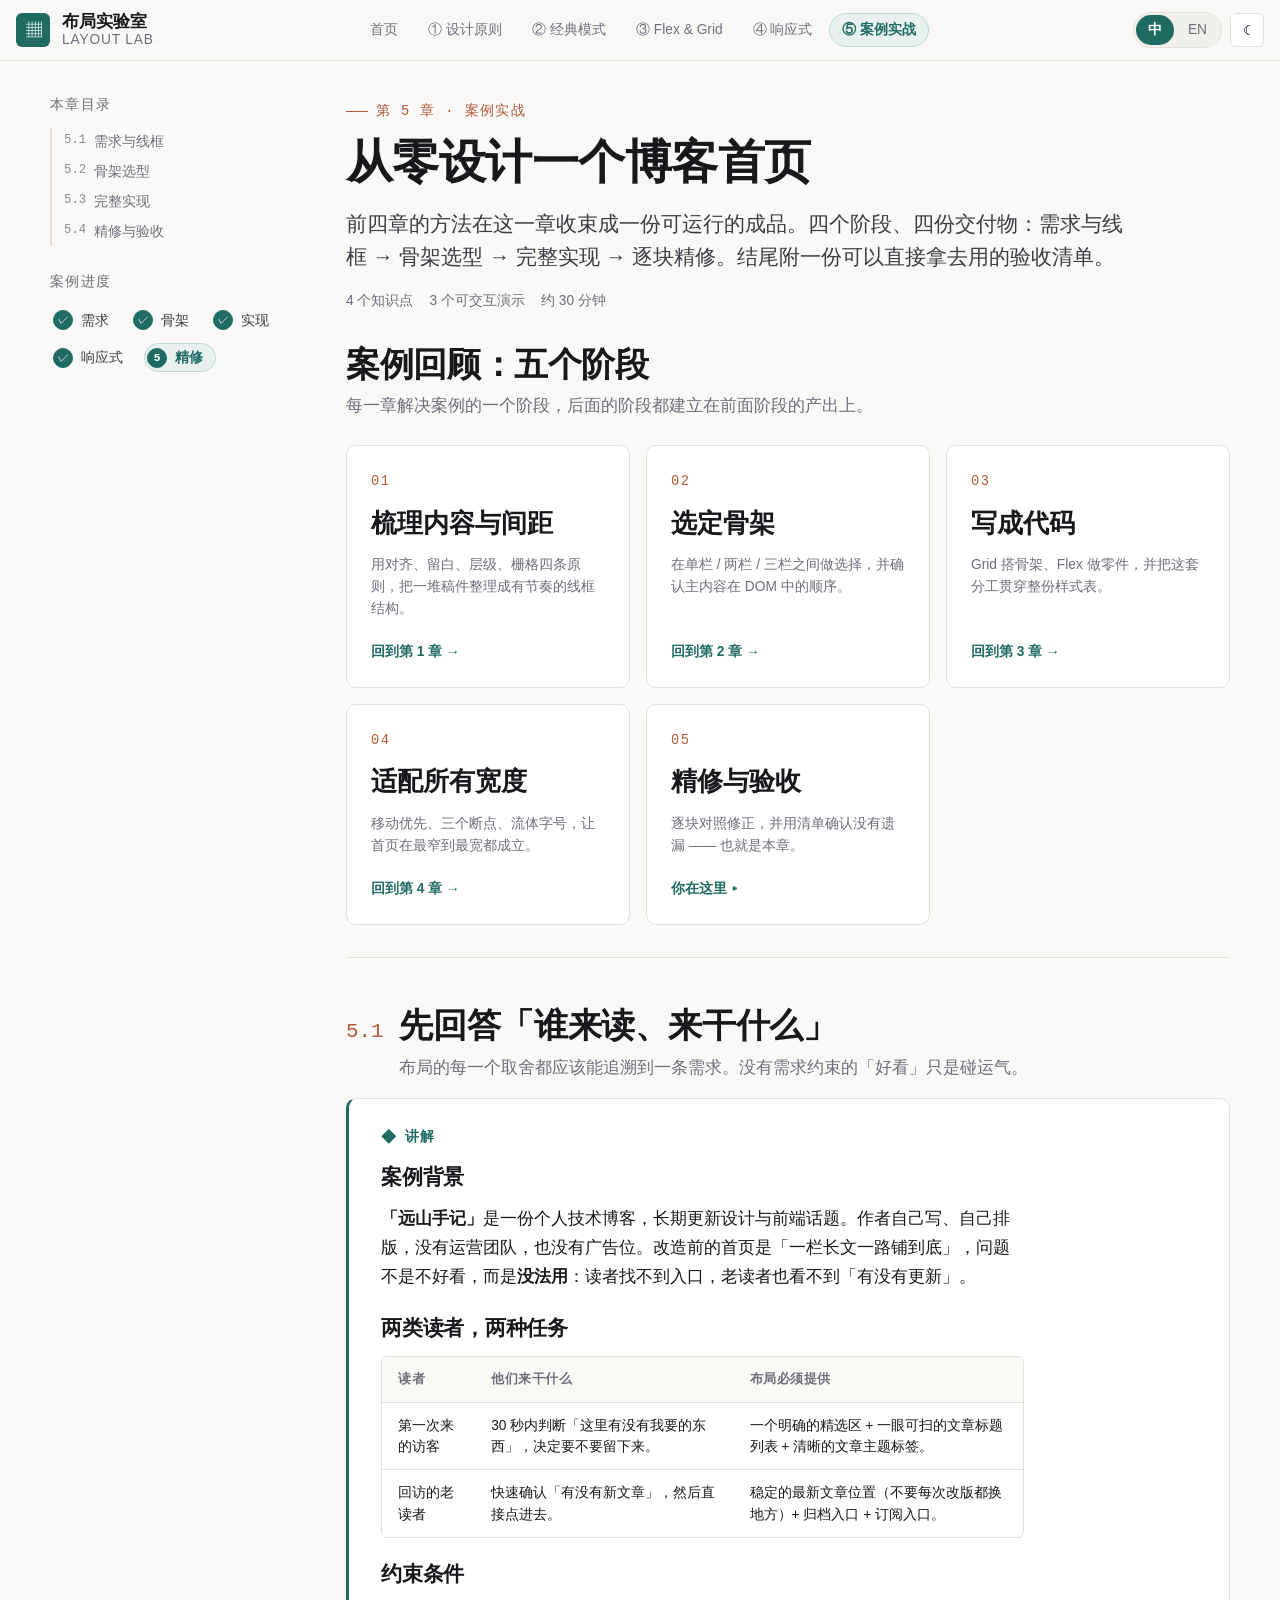
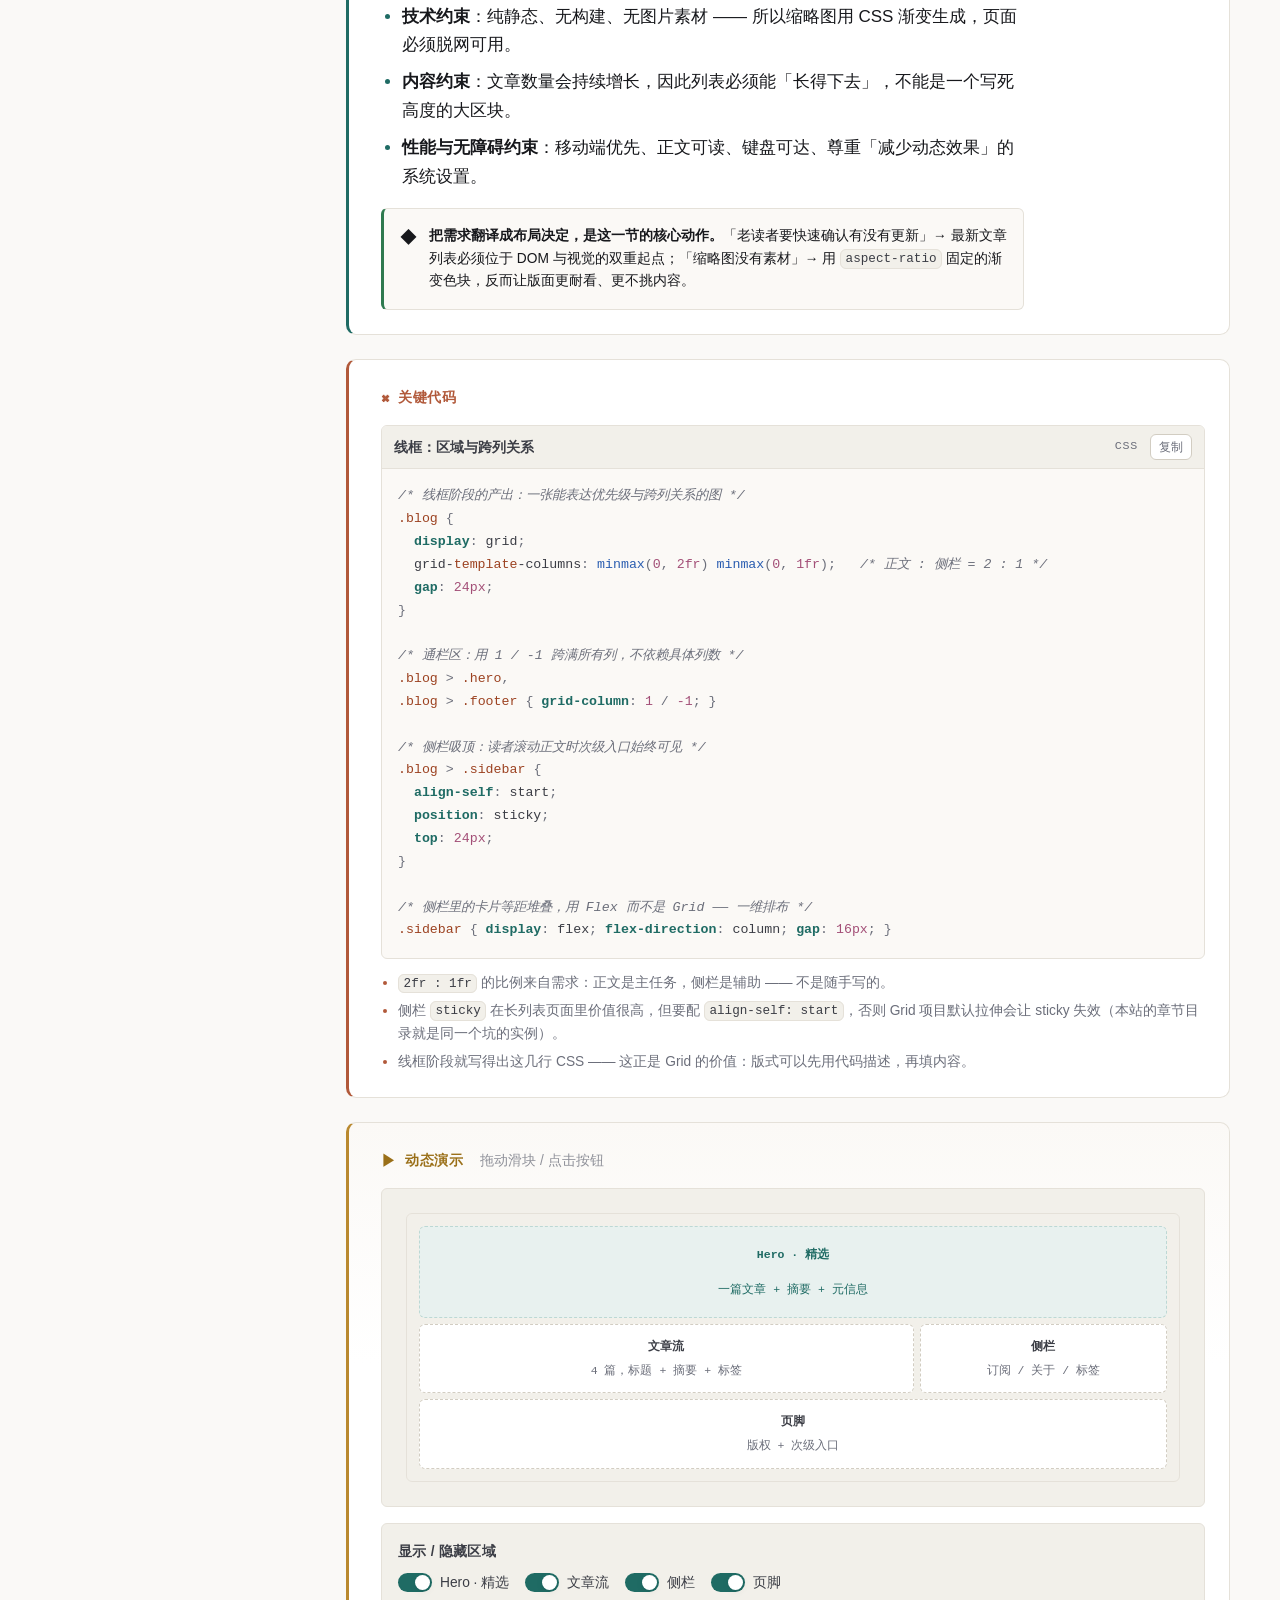
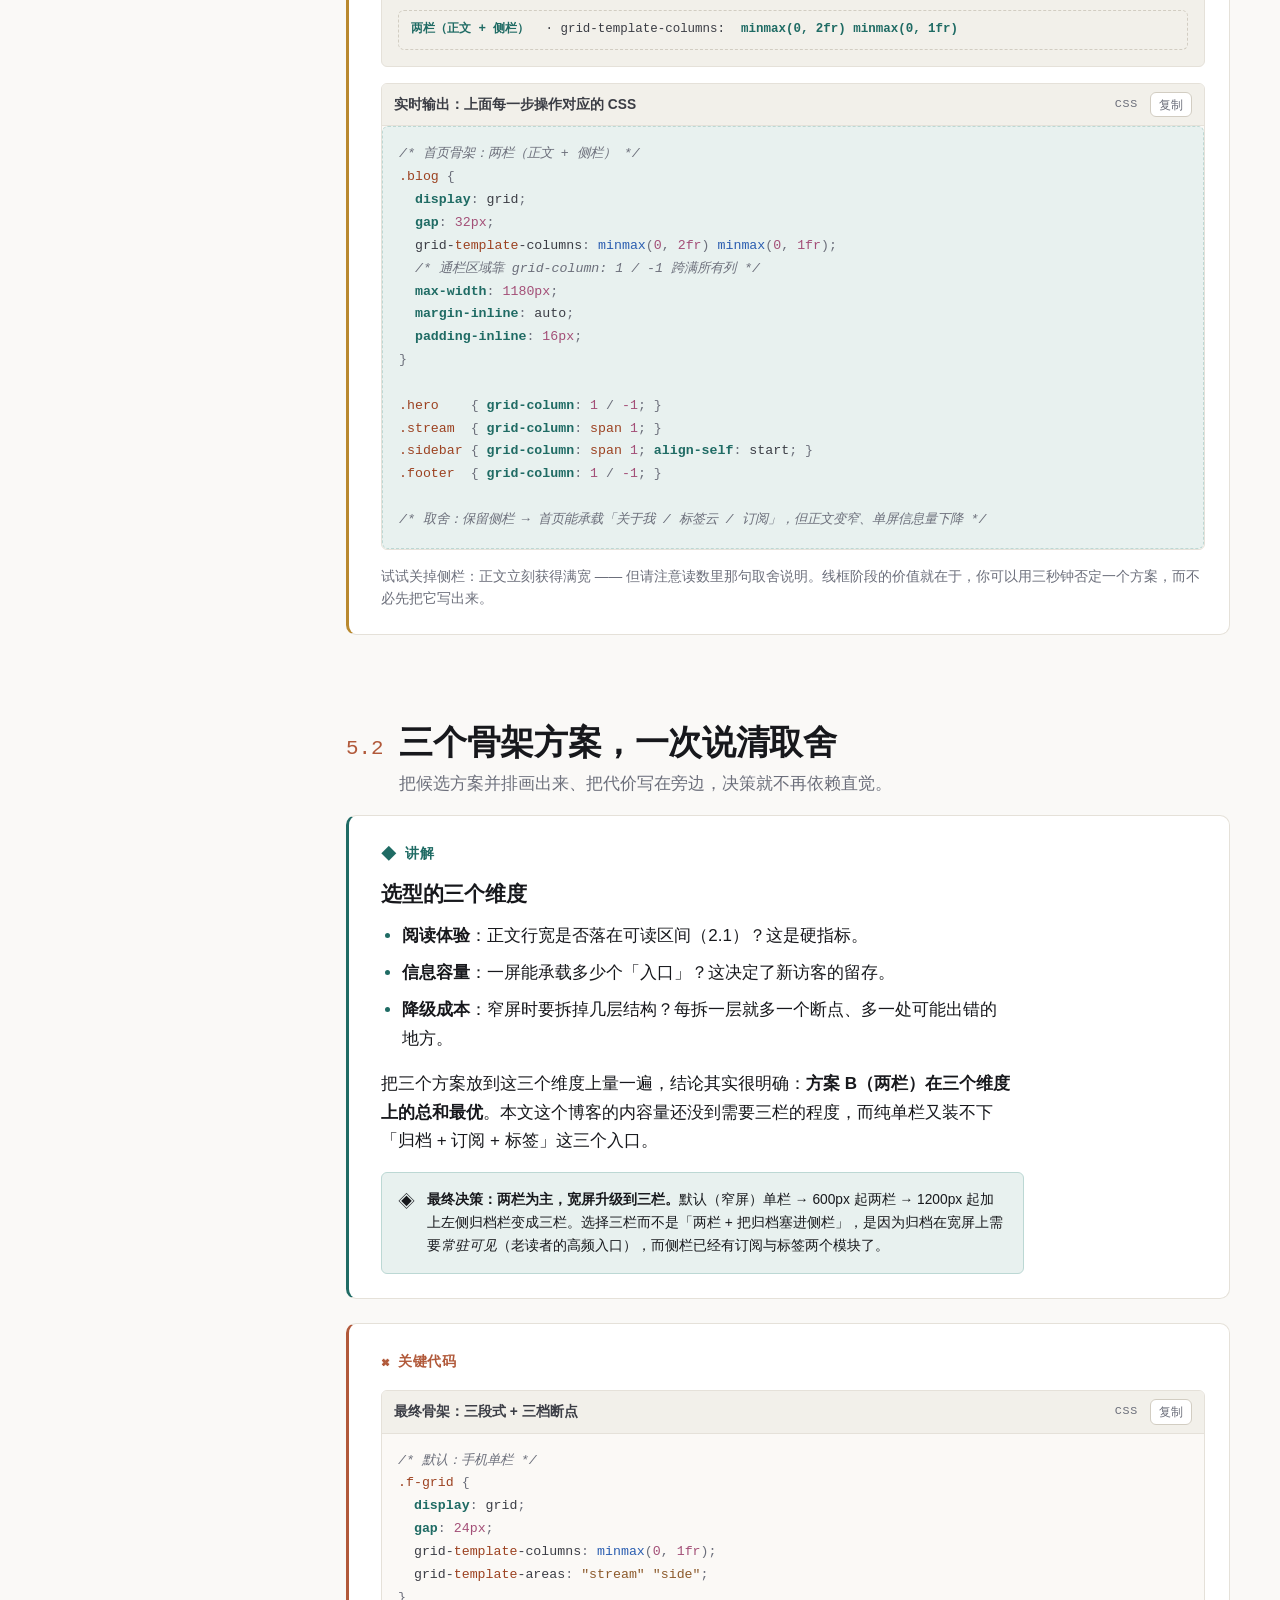
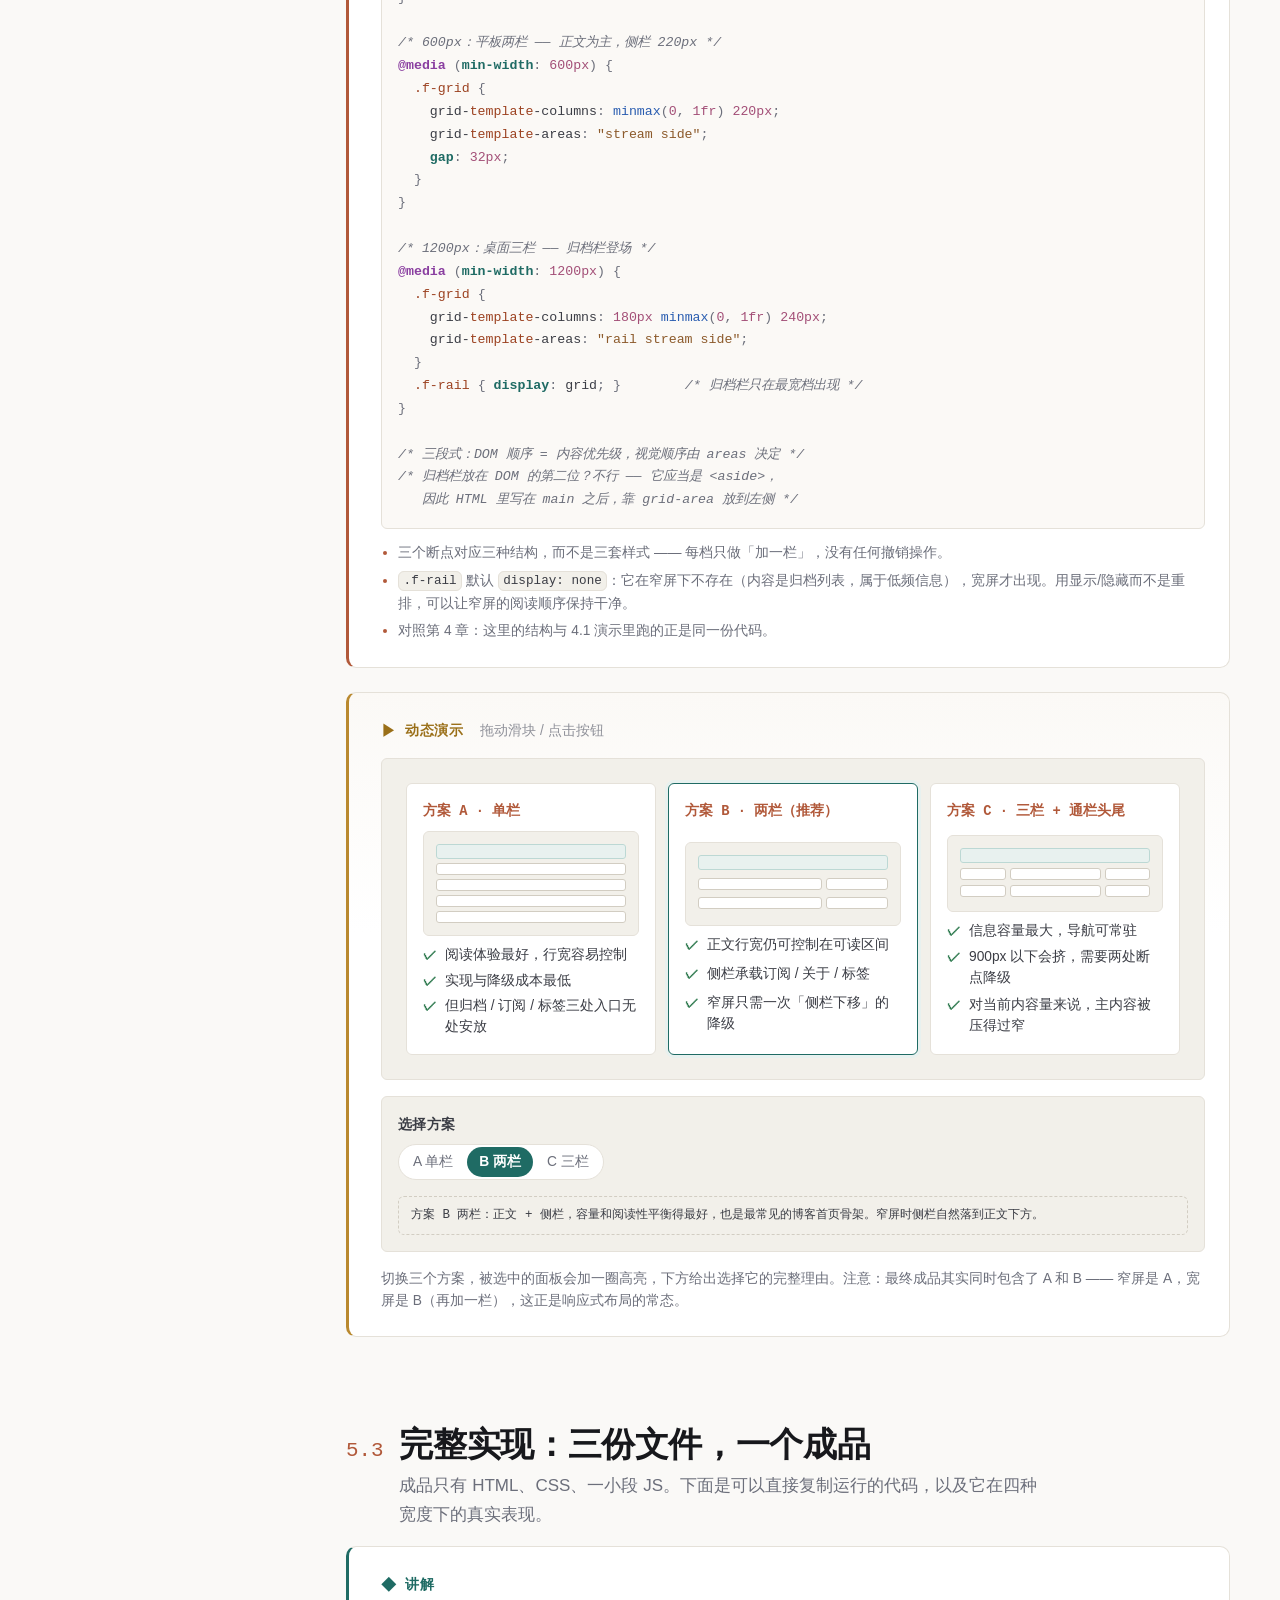
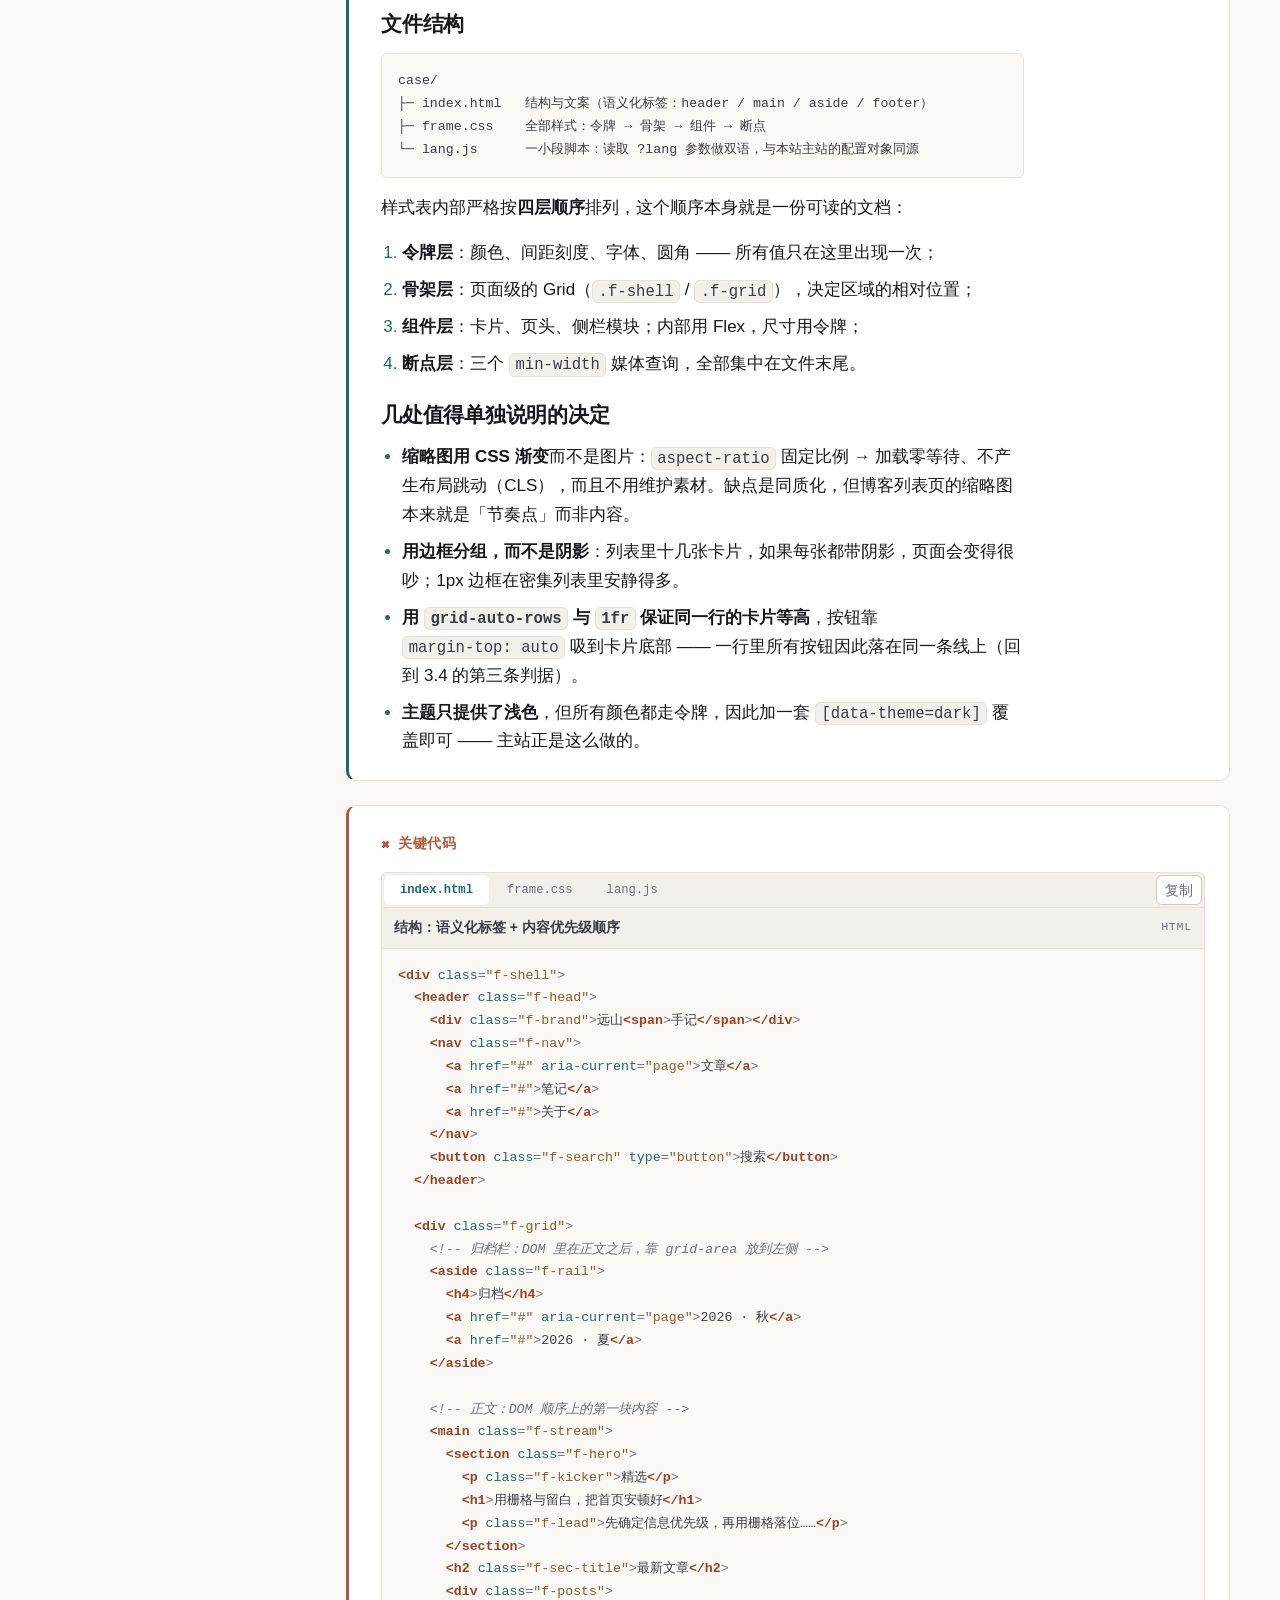
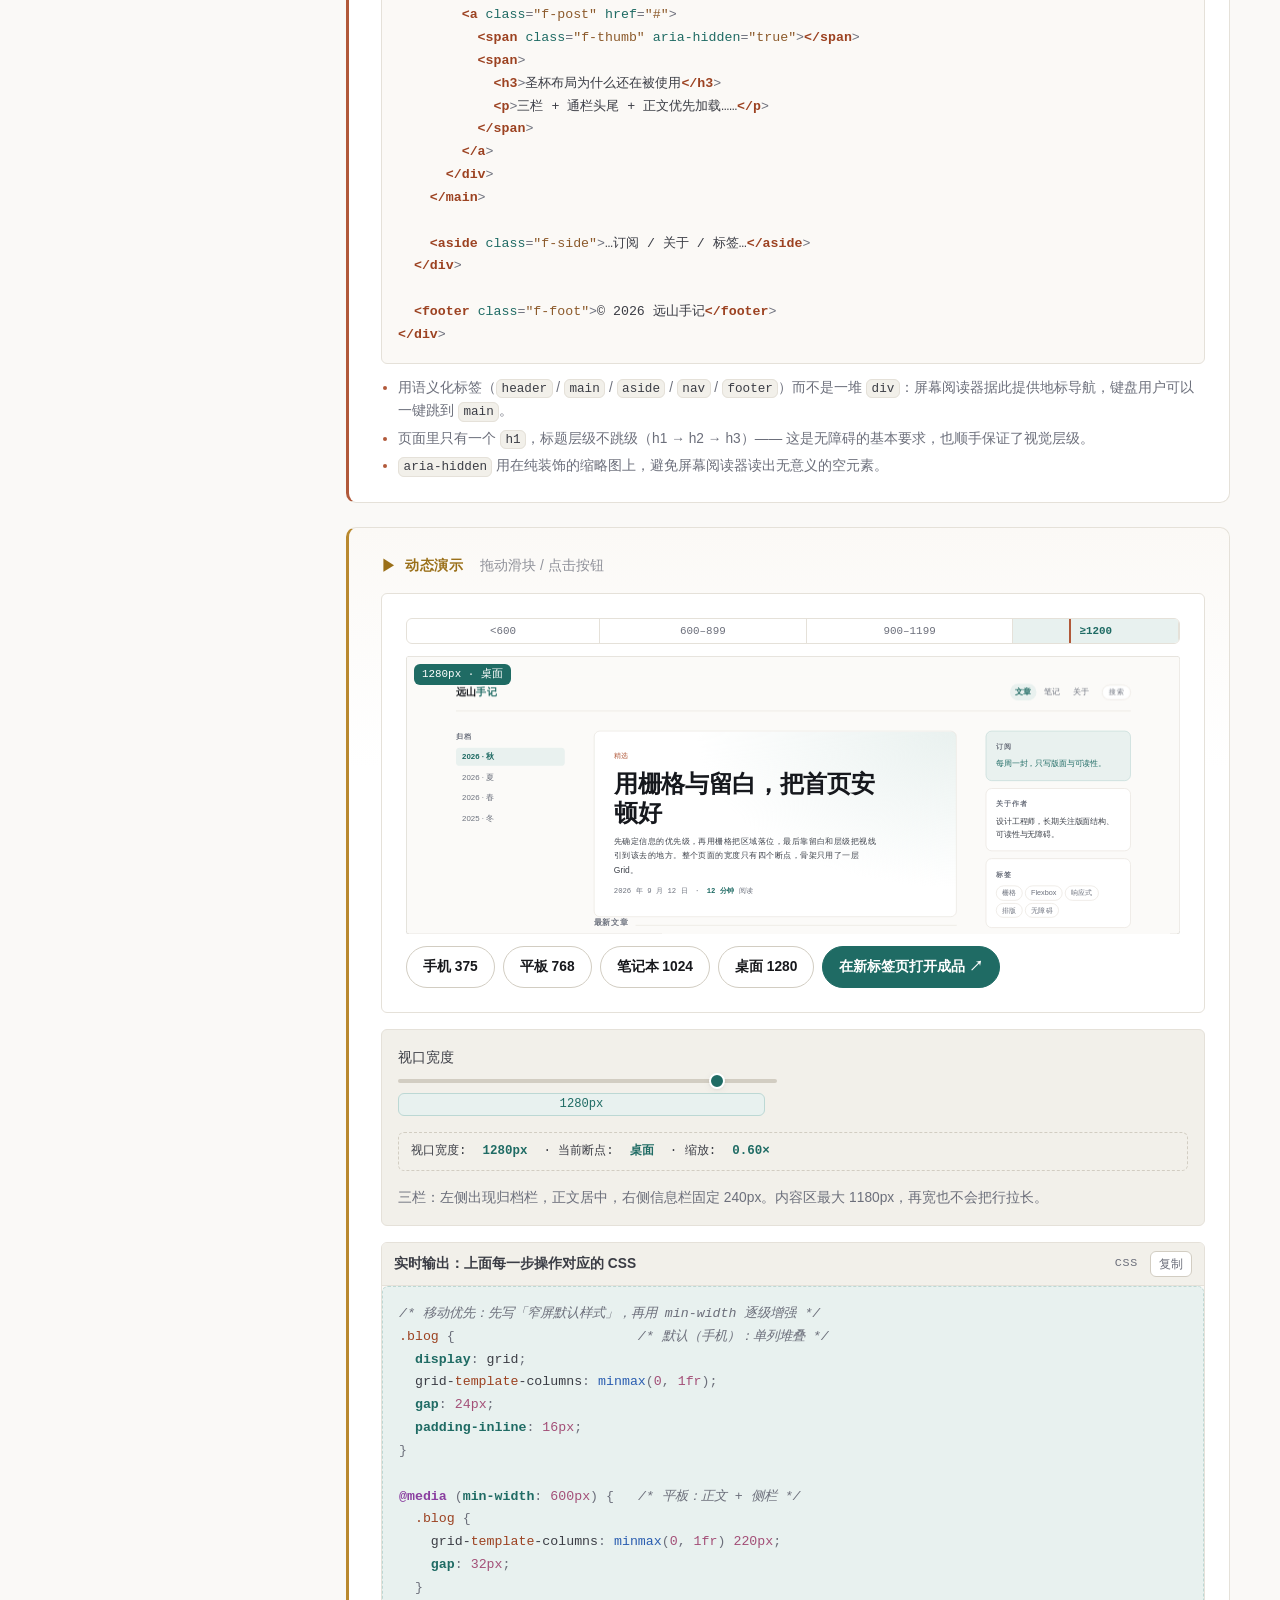
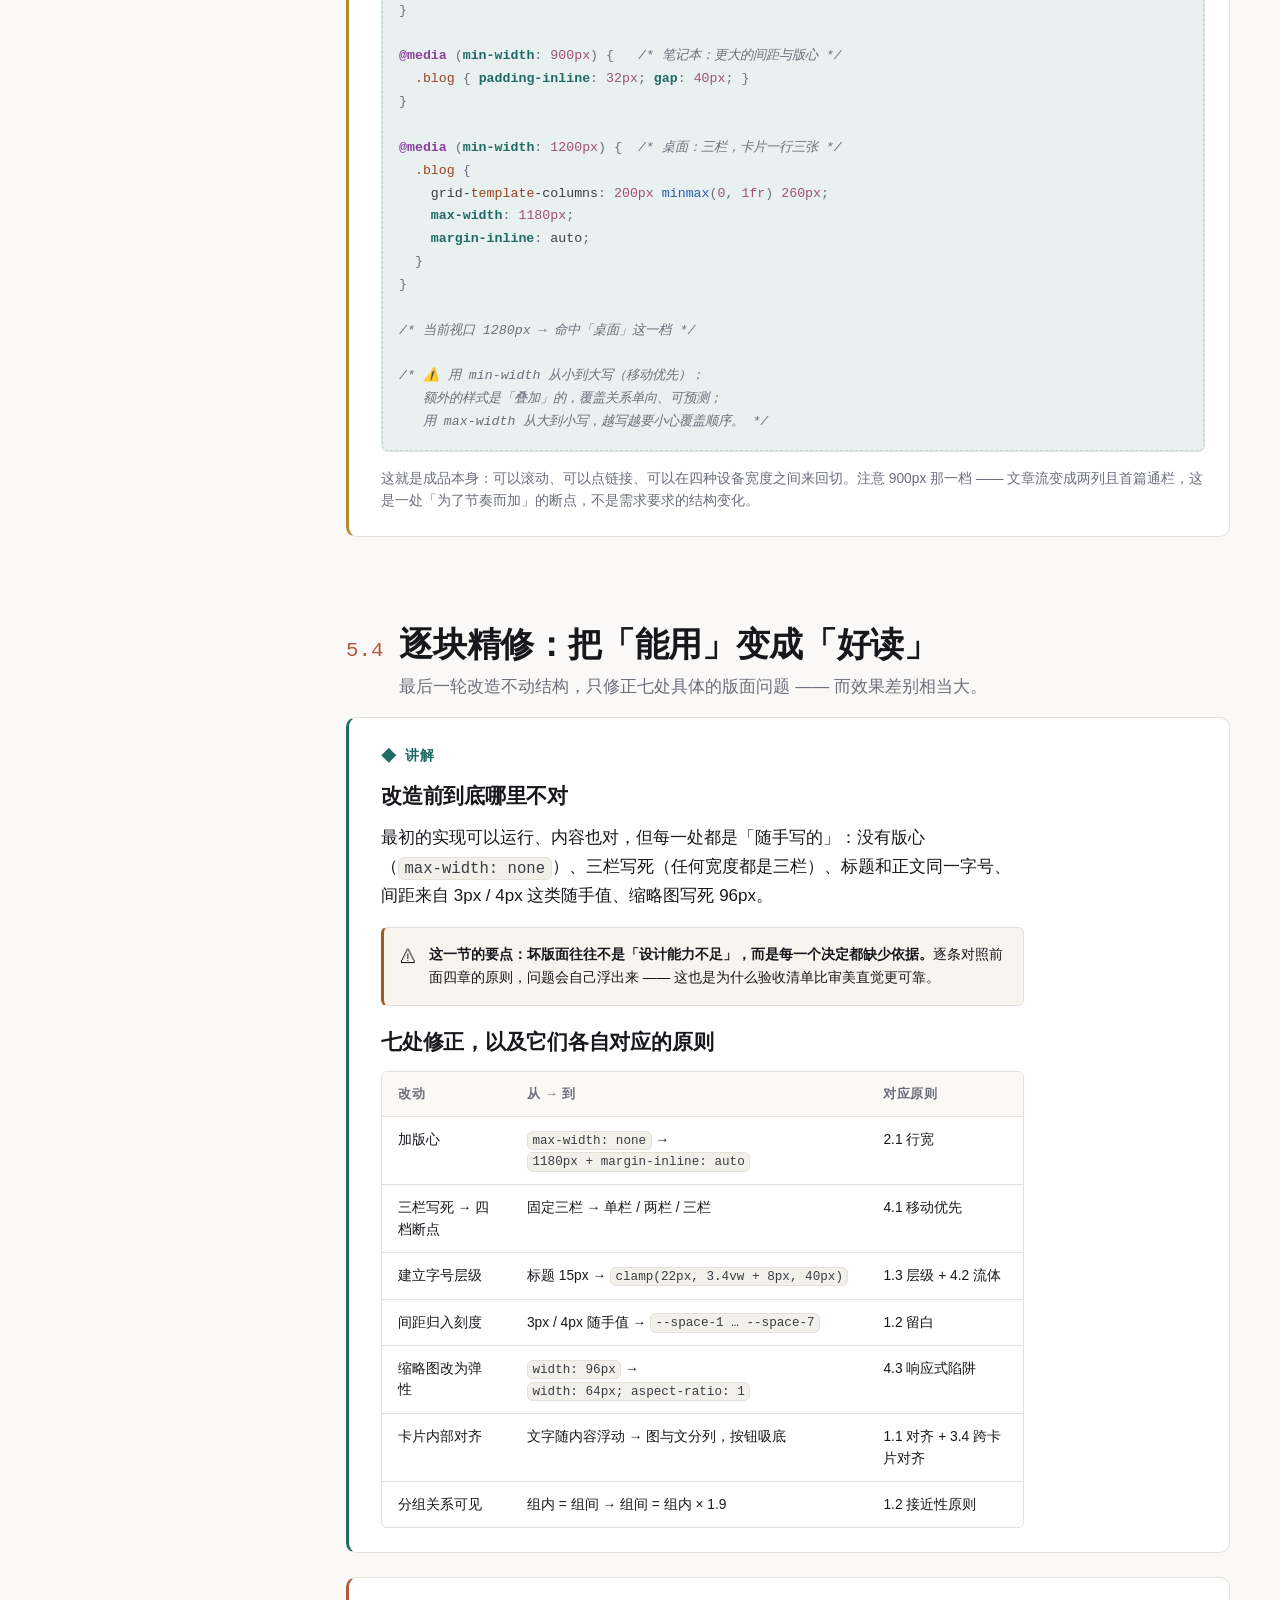
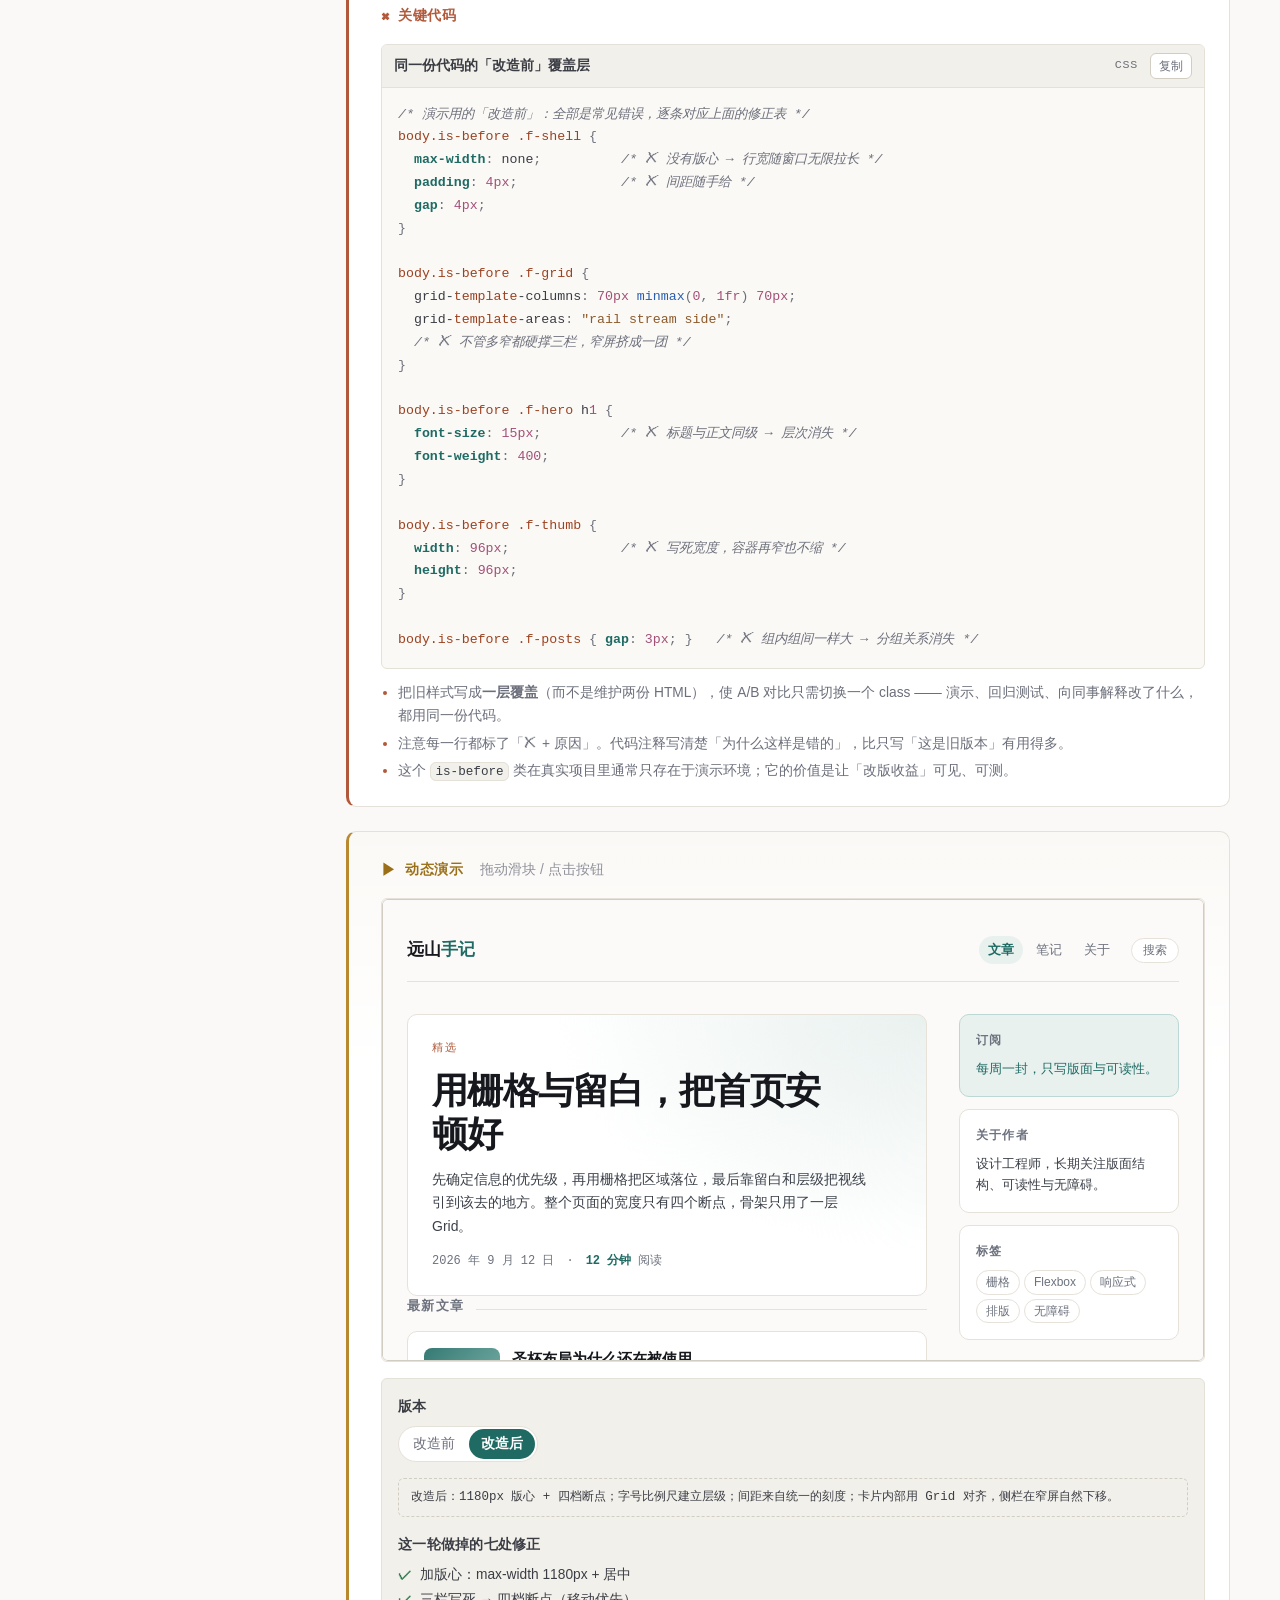
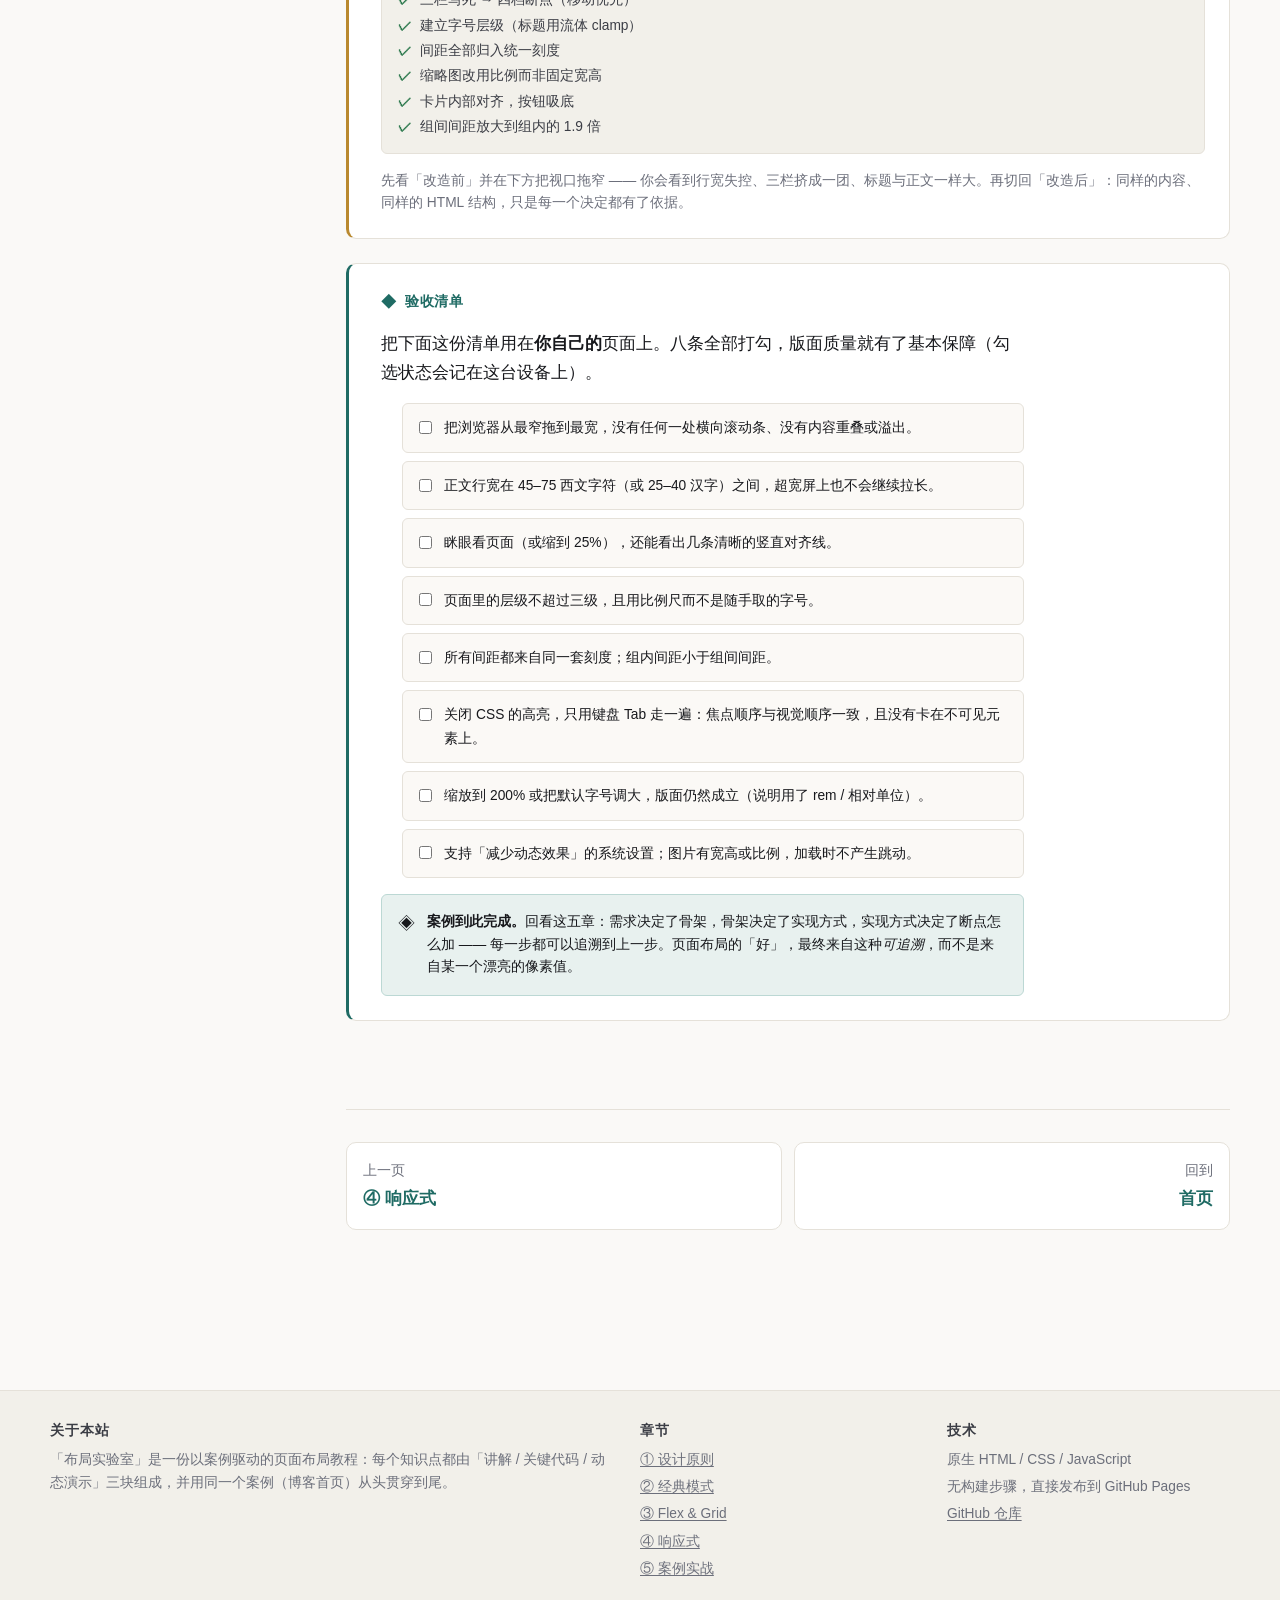
==== chapters/case.html @ 3ed10fed "布局实验室：案例驱动的页面布局教学网站（18 知识点 / 18 可交互演示 / 中英双语） - 5 章内容：设计原则、经典布局模式、Flexbox 与 Grid、响应式布局、案例实战 - 每个知识点含" ====
<!DOCTYPE html>
<html lang="zh-CN" data-lang="zh" data-theme="light">
<head>
<meta charset="UTF-8">
<meta name="viewport" content="width=device-width, initial-scale=1">
<title data-i18n="c5.title">第 5 章 · 案例实战｜布局实验室</title>
<meta name="description" content="从零设计一个博客首页：需求分析、骨架选型、完整实现、逐块精修与验收清单，把前四章的方法收束成一份可运行的成品。" data-i18n-attr="content:c5.desc">
<link rel="stylesheet" href="../assets/css/tokens.css">
<link rel="stylesheet" href="../assets/css/base.css">
<link rel="stylesheet" href="../assets/css/site.css">
<link rel="stylesheet" href="../assets/css/demos.css">
</head>
<body>
<a class="skip-link" href="#main" data-i18n="nav.skip">跳到正文</a>

<header class="topbar">
  <div class="topbar__inner wrap">
    <a class="brand" href="../index.html">
      <span class="brand__mark" aria-hidden="true">▦</span>
      <span class="brand__text">
        <span class="brand__name" data-i18n="site.brand">布局实验室</span>
        <span class="brand__sub">Layout Lab</span>
      </span>
    </a>
    <nav class="topnav" aria-label="章节导航" data-i18n-attr="aria-label:nav.label">
      <a class="topnav__link" href="../index.html" data-i18n="nav.home">首页</a>
      <a class="topnav__link" href="principles.html" data-i18n="nav.ch1">① 设计原则</a>
      <a class="topnav__link" href="patterns.html" data-i18n="nav.ch2">② 经典模式</a>
      <a class="topnav__link" href="flexgrid.html" data-i18n="nav.ch3">③ Flex &amp; Grid</a>
      <a class="topnav__link" href="responsive.html" data-i18n="nav.ch4">④ 响应式</a>
      <a class="topnav__link" href="case.html" aria-current="page" data-i18n="nav.ch5">⑤ 案例实战</a>
    </nav>
    <div class="topbar__tools">
      <div class="seg seg--lang" data-lang-switch data-name="lang" role="group" aria-label="Language">
        <button class="seg__btn is-active" type="button" data-value="zh">中</button>
        <button class="seg__btn" type="button" data-value="en">EN</button>
      </div>
      <button class="iconbtn" type="button" data-theme-toggle aria-label="切换主题">☾</button>
    </div>
  </div>
  <div class="progress"><div class="progress__bar"></div></div>
</header>

<main class="shell wrap" id="main">

  <aside class="toc toc--desktop">
    <p class="toc__title" data-i18n="toc.title">本章目录</p>
    <ul class="toc__list">
      <li><a class="toc__link" href="#p-needs"><span class="toc__num">5.1</span><span data-i18n="c5.p1.short">需求与线框</span></a></li>
      <li><a class="toc__link" href="#p-skeleton"><span class="toc__num">5.2</span><span data-i18n="c5.p2.short">骨架选型</span></a></li>
      <li><a class="toc__link" href="#p-build"><span class="toc__num">5.3</span><span data-i18n="c5.p3.short">完整实现</span></a></li>
      <li><a class="toc__link" href="#p-refine"><span class="toc__num">5.4</span><span data-i18n="c5.p4.short">精修与验收</span></a></li>
    </ul>
    <p class="toc__title" style="margin-top:1.5rem" data-i18n="toc.case">案例进度</p>
    <ol class="stepper">
      <li class="is-done" data-i18n="case.step1">需求</li>
      <li class="is-done" data-i18n="case.step2">骨架</li>
      <li class="is-done" data-i18n="case.step3">实现</li>
      <li class="is-done" data-i18n="case.step4">响应式</li>
      <li class="is-current" data-i18n="case.step5">精修</li>
    </ol>
  </aside>

  <article class="doc">

    <details class="toc toc--mobile">
      <summary data-i18n="toc.open">本章目录 / 案例进度</summary>
      <ul class="toc__list" style="margin-top:.75rem">
        <li><a class="toc__link" href="#p-needs"><span class="toc__num">5.1</span><span data-i18n="c5.p1.short">需求与线框</span></a></li>
        <li><a class="toc__link" href="#p-skeleton"><span class="toc__num">5.2</span><span data-i18n="c5.p2.short">骨架选型</span></a></li>
        <li><a class="toc__link" href="#p-build"><span class="toc__num">5.3</span><span data-i18n="c5.p3.short">完整实现</span></a></li>
        <li><a class="toc__link" href="#p-refine"><span class="toc__num">5.4</span><span data-i18n="c5.p4.short">精修与验收</span></a></li>
      </ul>
    </details>

    <header class="doc__head">
      <p class="eyebrow" data-i18n="c5.eyebrow">第 5 章 · 案例实战</p>
      <h1 class="doc__title" data-i18n="c5.h1">从零设计一个博客首页</h1>
      <p class="doc__lead" data-i18n="c5.lead">前四章的方法在这一章收束成一份可运行的成品。四个阶段、四份交付物：需求与线框 → 骨架选型 → 完整实现 → 逐块精修。结尾附一份可以直接拿去用的验收清单。</p>
      <div class="doc__meta">
        <span data-i18n="c5.meta1">4 个知识点</span>
        <span data-i18n="c5.meta2">3 个可交互演示</span>
        <span data-i18n="c5.meta3">约 30 分钟</span>
      </div>

      <div class="section" style="padding-top:2rem">
        <div class="section__head">
          <h2 class="section__title" data-i18n="c5.timeline">案例回顾：五个阶段</h2>
          <p class="section__desc" data-i18n="c5.timelineDesc">每一章解决案例的一个阶段，后面的阶段都建立在前面阶段的产出上。</p>
        </div>
        <div class="cards">
          <a class="card" href="principles.html#p-align">
            <span class="card__num">01</span>
            <span class="card__title" data-i18n="c5.t1">梳理内容与间距</span>
            <span class="card__desc" data-i18n="c5.t1d">用对齐、留白、层级、栅格四条原则，把一堆稿件整理成有节奏的线框结构。</span>
            <span class="card__more" data-i18n="c5.goCh1">回到第 1 章 →</span>
          </a>
          <a class="card" href="patterns.html#p-cols">
            <span class="card__num">02</span>
            <span class="card__title" data-i18n="c5.t2">选定骨架</span>
            <span class="card__desc" data-i18n="c5.t2d">在单栏 / 两栏 / 三栏之间做选择，并确认主内容在 DOM 中的顺序。</span>
            <span class="card__more" data-i18n="c5.goCh2">回到第 2 章 →</span>
          </a>
          <a class="card" href="flexgrid.html#p-decide">
            <span class="card__num">03</span>
            <span class="card__title" data-i18n="c5.t3">写成代码</span>
            <span class="card__desc" data-i18n="c5.t3d">Grid 搭骨架、Flex 做零件，并把这套分工贯穿整份样式表。</span>
            <span class="card__more" data-i18n="c5.goCh3">回到第 3 章 →</span>
          </a>
          <a class="card" href="responsive.html#p-breakpoint">
            <span class="card__num">04</span>
            <span class="card__title" data-i18n="c5.t4">适配所有宽度</span>
            <span class="card__desc" data-i18n="c5.t4d">移动优先、三个断点、流体字号，让首页在最窄到最宽都成立。</span>
            <span class="card__more" data-i18n="c5.goCh4">回到第 4 章 →</span>
          </a>
          <a class="card" href="#p-refine">
            <span class="card__num">05</span>
            <span class="card__title" data-i18n="c5.t5">精修与验收</span>
            <span class="card__desc" data-i18n="c5.t5d">逐块对照修正，并用清单确认没有遗漏 —— 也就是本章。</span>
            <span class="card__more" data-i18n="c5.here">你在这里 ▸</span>
          </a>
        </div>
      </div>
    </header>

    <!-- ================================================================
         5.1 需求与线框
         ================================================================ -->
    <section class="point" id="p-needs">
      <header class="point__head">
        <span class="point__num">5.1</span>
        <h2 class="point__title" data-i18n="c5.p1.title">先回答「谁来读、来干什么」</h2>
        <p class="point__sub" data-i18n="c5.p1.sub">布局的每一个取舍都应该能追溯到一条需求。没有需求约束的「好看」只是碰运气。</p>
      </header>

      <div class="block block--theory">
        <p class="block__label" data-i18n="label.theory">讲解</p>
        <div class="prose">
          <h4 data-i18n="c5.p1.h1">案例背景</h4>
          <p data-i18n-html="c5.p1.t1"><strong>「远山手记」</strong>是一份个人技术博客，长期更新设计与前端话题。作者自己写、自己排版，没有运营团队，也没有广告位。改造前的首页是「一栏长文一路铺到底」，问题不是不好看，而是<strong>没法用</strong>：读者找不到入口，老读者也看不到「有没有更新」。</p>

          <h4 data-i18n="c5.p1.h2">两类读者，两种任务</h4>
          <div class="tablewrap">
            <table class="data">
              <thead>
                <tr>
                  <th data-i18n="c5.p1.th1">读者</th>
                  <th data-i18n="c5.p1.th2">他们来干什么</th>
                  <th data-i18n="c5.p1.th3">布局必须提供</th>
                </tr>
              </thead>
              <tbody>
                <tr>
                  <td data-i18n="c5.p1.r1c1">第一次来的访客</td>
                  <td data-i18n="c5.p1.r1c2">30 秒内判断「这里有没有我要的东西」，决定要不要留下来。</td>
                  <td data-i18n="c5.p1.r1c3">一个明确的精选区 + 一眼可扫的文章标题列表 + 清晰的文章主题标签。</td>
                </tr>
                <tr>
                  <td data-i18n="c5.p1.r2c1">回访的老读者</td>
                  <td data-i18n="c5.p1.r2c2">快速确认「有没有新文章」，然后直接点进去。</td>
                  <td data-i18n="c5.p1.r2c3">稳定的最新文章位置（不要每次改版都换地方）+ 归档入口 + 订阅入口。</td>
                </tr>
              </tbody>
            </table>
          </div>

          <h4 data-i18n="c5.p1.h3">约束条件</h4>
          <ul>
            <li data-i18n="c5.p1.t2a"><strong>技术约束</strong>：纯静态、无构建、无图片素材 —— 所以缩略图用 CSS 渐变生成，页面必须脱网可用。</li>
            <li data-i18n="c5.p1.t2b"><strong>内容约束</strong>：文章数量会持续增长，因此列表必须能「长得下去」，不能是一个写死高度的大区块。</li>
            <li data-i18n="c5.p1.t2c"><strong>性能与无障碍约束</strong>：移动端优先、正文可读、键盘可达、尊重「减少动态效果」的系统设置。</li>
          </ul>

          <div class="callout callout--tip">
            <span class="callout__icon" aria-hidden="true">◆</span>
            <p data-i18n-html="c5.p1.tip"><strong>把需求翻译成布局决定，是这一节的核心动作。</strong>「老读者要快速确认有没有更新」→ 最新文章列表必须位于 DOM 与视觉的双重起点；「缩略图没有素材」→ 用 <code>aspect-ratio</code> 固定的渐变色块，反而让版面更耐看、更不挑内容。</p>
          </div>
        </div>
      </div>

      <div class="block block--code">
        <p class="block__label" data-i18n="label.code">关键代码</p>
        <figure class="codeblock">
          <figcaption class="codeblock__bar">
            <span class="codeblock__title" data-i18n="c5.p1.codeTitle">线框：区域与跨列关系</span>
            <span class="codeblock__lang">css</span>
            <button class="copybtn" type="button" data-i18n="ui.copy">复制</button>
          </figcaption>
<pre class="code" data-lang="css"><code><span class="tok-cmt" data-i18n="c5.p1.c1">/* 线框阶段的产出：一张能表达优先级与跨列关系的图 */</span>
.blog {
  display: grid;
  grid-template-columns: minmax(0, 2fr) minmax(0, 1fr);   <span class="tok-cmt" data-i18n="c5.p1.c2">/* 正文 : 侧栏 = 2 : 1 */</span>
  gap: 24px;
}

<span class="tok-cmt" data-i18n="c5.p1.c3">/* 通栏区：用 1 / -1 跨满所有列，不依赖具体列数 */</span>
.blog &gt; .hero,
.blog &gt; .footer { grid-column: 1 / -1; }

<span class="tok-cmt" data-i18n="c5.p1.c4">/* 侧栏吸顶：读者滚动正文时次级入口始终可见 */</span>
.blog &gt; .sidebar {
  align-self: start;
  position: sticky;
  top: 24px;
}

<span class="tok-cmt" data-i18n="c5.p1.c5">/* 侧栏里的卡片等距堆叠，用 Flex 而不是 Grid —— 一维排布 */</span>
.sidebar { display: flex; flex-direction: column; gap: 16px; }
</code></pre>
        </figure>
        <ul class="code-notes">
          <li data-i18n-html="c5.p1.n1"><code>2fr : 1fr</code> 的比例来自需求：正文是主任务，侧栏是辅助 —— 不是随手写的。</li>
          <li data-i18n-html="c5.p1.n2">侧栏 <code>sticky</code> 在长列表页面里价值很高，但要配 <code>align-self: start</code>，否则 Grid 项目默认拉伸会让 sticky 失效（本站的章节目录就是同一个坑的实例）。</li>
          <li data-i18n-html="c5.p1.n3">线框阶段就写得出这几行 CSS —— 这正是 Grid 的价值：版式可以先用代码描述，再填内容。</li>
        </ul>
      </div>

      <div class="block block--demo">
        <p class="block__label" data-i18n="label.demo">动态演示</p>
        <div class="demo" data-demo="wire">
          <div class="demo__stage demo__stage--soft">
            <div class="wire" id="dv-wire">
              <div class="wire__zone wire__zone--hero" data-zone="hero"><b data-i18n="c5.p1.wHero">Hero · 精选</b><span data-i18n="c5.p1.wHeroD">一篇文章 + 摘要 + 元信息</span></div>
              <div class="wire__row" data-row="main" style="grid-template-columns:minmax(0,2fr) minmax(0,1fr)">
                <div class="wire__zone" data-zone="stream"><b data-i18n="c5.p1.wStream">文章流</b><span data-i18n="c5.p1.wStreamD">4 篇，标题 + 摘要 + 标签</span></div>
                <div class="wire__zone" data-zone="side"><b data-i18n="c5.p1.wSide">侧栏</b><span data-i18n="c5.p1.wSideD">订阅 / 关于 / 标签</span></div>
              </div>
              <div class="wire__zone" data-zone="foot"><b data-i18n="c5.p1.wFoot">页脚</b><span data-i18n="c5.p1.wFootD">版权 + 次级入口</span></div>
            </div>
          </div>

          <div class="demo__controls demo__controls--two">
            <div class="ctrlgroup ctrlgroup--full">
              <span class="ctrlgroup__label" data-i18n="d.wire.zones">显示 / 隐藏区域</span>
              <div class="ctrlgroup__body">
                <label class="switch"><input type="checkbox" data-name="z-hero" checked><span data-i18n="c5.p1.wHero">Hero · 精选</span></label>
                <label class="switch"><input type="checkbox" data-name="z-stream" checked><span data-i18n="c5.p1.wStream">文章流</span></label>
                <label class="switch"><input type="checkbox" data-name="z-side" checked><span data-i18n="c5.p1.wSide">侧栏</span></label>
                <label class="switch"><input type="checkbox" data-name="z-foot" checked><span data-i18n="c5.p1.wFoot">页脚</span></label>
              </div>
            </div>

            <p class="demo__readout" id="dv-wire-out" aria-live="polite"></p>
          </div>

          <figure class="codeblock">
            <figcaption class="codeblock__bar">
              <span class="codeblock__title" data-i18n="d.live">实时输出：上面每一步操作对应的 CSS</span>
              <span class="codeblock__lang">css</span>
              <button class="copybtn" type="button" data-i18n="ui.copy">复制</button>
            </figcaption>
            <pre class="code code--live" data-lang="css"><code id="code-wire"></code></pre>
          </figure>
        </div>
        <p class="demo__note" data-i18n="c5.p1.demoNote">试试关掉侧栏：正文立刻获得满宽 —— 但请注意读数里那句取舍说明。线框阶段的价值就在于，你可以用三秒钟否定一个方案，而不必先把它写出来。</p>
      </div>
    </section>

    <!-- ================================================================
         5.2 骨架选型
         ================================================================ -->
    <section class="point" id="p-skeleton">
      <header class="point__head">
        <span class="point__num">5.2</span>
        <h2 class="point__title" data-i18n="c5.p2.title">三个骨架方案，一次说清取舍</h2>
        <p class="point__sub" data-i18n="c5.p2.sub">把候选方案并排画出来、把代价写在旁边，决策就不再依赖直觉。</p>
      </header>

      <div class="block block--theory">
        <p class="block__label" data-i18n="label.theory">讲解</p>
        <div class="prose">
          <h4 data-i18n="c5.p2.h1">选型的三个维度</h4>
          <ul>
            <li data-i18n-html="c5.p2.t1a"><strong>阅读体验</strong>：正文行宽是否落在可读区间（2.1）？这是硬指标。</li>
            <li data-i18n-html="c5.p2.t1b"><strong>信息容量</strong>：一屏能承载多少个「入口」？这决定了新访客的留存。</li>
            <li data-i18n-html="c5.p2.t1c"><strong>降级成本</strong>：窄屏时要拆掉几层结构？每拆一层就多一个断点、多一处可能出错的地方。</li>
          </ul>
          <p data-i18n-html="c5.p2.t2">把三个方案放到这三个维度上量一遍，结论其实很明确：<strong>方案 B（两栏）在三个维度上的总和最优</strong>。本文这个博客的内容量还没到需要三栏的程度，而纯单栏又装不下「归档 + 订阅 + 标签」这三个入口。</p>

          <div class="callout callout--case">
            <span class="callout__icon" aria-hidden="true">◈</span>
            <p data-i18n-html="c5.p2.decision"><strong>最终决策：两栏为主，宽屏升级到三栏。</strong>默认（窄屏）单栏 → 600px 起两栏 → 1200px 起加上左侧归档栏变成三栏。选择三栏而不是「两栏 + 把归档塞进侧栏」，是因为归档在宽屏上需要<em>常驻可见</em>（老读者的高频入口），而侧栏已经有订阅与标签两个模块了。</p>
          </div>
        </div>
      </div>

      <div class="block block--code">
        <p class="block__label" data-i18n="label.code">关键代码</p>
        <figure class="codeblock">
          <figcaption class="codeblock__bar">
            <span class="codeblock__title" data-i18n="c5.p2.codeTitle">最终骨架：三段式 + 三档断点</span>
            <span class="codeblock__lang">css</span>
            <button class="copybtn" type="button" data-i18n="ui.copy">复制</button>
          </figcaption>
<pre class="code" data-lang="css"><code><span class="tok-cmt" data-i18n="c5.p2.c1">/* 默认：手机单栏 */</span>
.f-grid {
  display: grid;
  gap: 24px;
  grid-template-columns: minmax(0, 1fr);
  grid-template-areas: "stream" "side";
}

<span class="tok-cmt" data-i18n="c5.p2.c2">/* 600px：平板两栏 —— 正文为主，侧栏 220px */</span>
@media (min-width: 600px) {
  .f-grid {
    grid-template-columns: minmax(0, 1fr) 220px;
    grid-template-areas: "stream side";
    gap: 32px;
  }
}

<span class="tok-cmt" data-i18n="c5.p2.c3">/* 1200px：桌面三栏 —— 归档栏登场 */</span>
@media (min-width: 1200px) {
  .f-grid {
    grid-template-columns: 180px minmax(0, 1fr) 240px;
    grid-template-areas: "rail stream side";
  }
  .f-rail { display: grid; }        <span class="tok-cmt" data-i18n="c5.p2.c4">/* 归档栏只在最宽档出现 */</span>
}

<span class="tok-cmt" data-i18n="c5.p2.c5">/* 三段式：DOM 顺序 = 内容优先级，视觉顺序由 areas 决定 */</span>
<span class="tok-cmt" data-i18n="c5.p2.c6">/* 归档栏放在 DOM 的第二位？不行 —— 它应当是 &lt;aside&gt;，</span>
<span class="tok-cmt" data-i18n="c5.p2.c7">   因此 HTML 里写在 main 之后，靠 grid-area 放到左侧 */</span>
</code></pre>
        </figure>
        <ul class="code-notes">
          <li data-i18n-html="c5.p2.n1">三个断点对应三种结构，而不是三套样式 —— 每档只做「加一栏」，没有任何撤销操作。</li>
          <li data-i18n-html="c5.p2.n2"><code>.f-rail</code> 默认 <code>display: none</code>：它在窄屏下不存在（内容是归档列表，属于低频信息），宽屏才出现。用显示/隐藏而不是重排，可以让窄屏的阅读顺序保持干净。</li>
          <li data-i18n-html="c5.p2.n3">对照第 4 章：这里的结构与 4.1 演示里跑的正是同一份代码。</li>
        </ul>
      </div>

      <div class="block block--demo">
        <p class="block__label" data-i18n="label.demo">动态演示</p>
        <div class="demo" data-demo="skeleton">
          <div class="demo__stage demo__stage--soft">
            <div class="optgrid">
              <div class="abgrid__panel" data-option="a">
                <p class="abgrid__title" data-i18n="d.skel.aTitle">方案 A · 单栏</p>
                <div class="skel skel--single" aria-hidden="true">
                  <span class="skel__band"></span>
                  <span class="skel__row"><i></i><i></i><i></i><i></i></span>
                </div>
                <ul class="fixlist" data-state="after">
                  <li data-i18n="d.skel.a1">阅读体验最好，行宽容易控制</li>
                  <li data-i18n="d.skel.a2">实现与降级成本最低</li>
                  <li data-i18n="d.skel.a3">但归档 / 订阅 / 标签三处入口无处安放</li>
                </ul>
              </div>

              <div class="abgrid__panel" data-option="b">
                <p class="abgrid__title" data-i18n="d.skel.bTitle">方案 B · 两栏（推荐）</p>
                <div class="skel skel--two" aria-hidden="true">
                  <span class="skel__band"></span>
                  <span class="skel__row"><i></i><i></i></span>
                  <span class="skel__row"><i></i><i></i></span>
                </div>
                <ul class="fixlist" data-state="after">
                  <li data-i18n="d.skel.b1">正文行宽仍可控制在可读区间</li>
                  <li data-i18n="d.skel.b2">侧栏承载订阅 / 关于 / 标签</li>
                  <li data-i18n="d.skel.b3">窄屏只需一次「侧栏下移」的降级</li>
                </ul>
              </div>

              <div class="abgrid__panel" data-option="c">
                <p class="abgrid__title" data-i18n="d.skel.cTitle">方案 C · 三栏 + 通栏头尾</p>
                <div class="skel skel--three" aria-hidden="true">
                  <span class="skel__band"></span>
                  <span class="skel__row"><i></i><i></i><i></i></span>
                  <span class="skel__row"><i></i><i></i><i></i></span>
                </div>
                <ul class="fixlist" data-state="after">
                  <li data-i18n="d.skel.c1">信息容量最大，导航可常驻</li>
                  <li data-i18n="d.skel.c2">900px 以下会挤，需要两处断点降级</li>
                  <li data-i18n="d.skel.c3">对当前内容量来说，主内容被压得过窄</li>
                </ul>
              </div>
            </div>
          </div>

          <div class="demo__controls demo__controls--two">
            <div class="ctrlgroup">
              <span class="ctrlgroup__label" data-i18n="d.skel.pick">选择方案</span>
              <div class="ctrlgroup__body">
                <div class="seg" data-name="pick">
                  <button class="seg__btn" type="button" data-value="a" data-i18n="d.skel.aShort">A 单栏</button>
                  <button class="seg__btn is-active" type="button" data-value="b" data-i18n="d.skel.bShort">B 两栏</button>
                  <button class="seg__btn" type="button" data-value="c" data-i18n="d.skel.cShort">C 三栏</button>
                </div>
              </div>
            </div>

            <p class="demo__readout" id="dv-skel-out" aria-live="polite"></p>
          </div>
        </div>
        <p class="demo__note" data-i18n="c5.p2.demoNote">切换三个方案，被选中的面板会加一圈高亮，下方给出选择它的完整理由。注意：最终成品其实同时包含了 A 和 B —— 窄屏是 A，宽屏是 B（再加一栏），这正是响应式布局的常态。</p>
      </div>
    </section>

    <!-- ================================================================
         5.3 完整实现
         ================================================================ -->
    <section class="point" id="p-build">
      <header class="point__head">
        <span class="point__num">5.3</span>
        <h2 class="point__title" data-i18n="c5.p3.title">完整实现：三份文件，一个成品</h2>
        <p class="point__sub" data-i18n="c5.p3.sub">成品只有 HTML、CSS、一小段 JS。下面是可以直接复制运行的代码，以及它在四种宽度下的真实表现。</p>
      </header>

      <div class="block block--theory">
        <p class="block__label" data-i18n="label.theory">讲解</p>
        <div class="prose">
          <h4 data-i18n="c5.p3.h1">文件结构</h4>
          <pre class="code code--flat" data-lang="text"><code>case/
├─ index.html   结构与文案（语义化标签：header / main / aside / footer）
├─ frame.css    全部样式：令牌 → 骨架 → 组件 → 断点
└─ lang.js      一小段脚本：读取 ?lang 参数做双语，与本站主站的配置对象同源</code></pre>
          <p data-i18n-html="c5.p3.t1">样式表内部严格按<strong>四层顺序</strong>排列，这个顺序本身就是一份可读的文档：</p>
          <ol>
            <li data-i18n-html="c5.p3.t1a"><strong>令牌层</strong>：颜色、间距刻度、字体、圆角 —— 所有值只在这里出现一次；</li>
            <li data-i18n-html="c5.p3.t1b"><strong>骨架层</strong>：页面级的 Grid（<code>.f-shell</code> / <code>.f-grid</code>），决定区域的相对位置；</li>
            <li data-i18n-html="c5.p3.t1c"><strong>组件层</strong>：卡片、页头、侧栏模块；内部用 Flex，尺寸用令牌；</li>
            <li data-i18n-html="c5.p3.t1d"><strong>断点层</strong>：三个 <code>min-width</code> 媒体查询，全部集中在文件末尾。</li>
          </ol>

          <h4 data-i18n="c5.p3.h2">几处值得单独说明的决定</h4>
          <ul>
            <li data-i18n-html="c5.p3.t2a"><strong>缩略图用 CSS 渐变</strong>而不是图片：<code>aspect-ratio</code> 固定比例 → 加载零等待、不产生布局跳动（CLS），而且不用维护素材。缺点是同质化，但博客列表页的缩略图本来就是「节奏点」而非内容。</li>
            <li data-i18n-html="c5.p3.t2b"><strong>用边框分组，而不是阴影</strong>：列表里十几张卡片，如果每张都带阴影，页面会变得很吵；1px 边框在密集列表里安静得多。</li>
            <li data-i18n-html="c5.p3.t2c"><strong>用 <code>grid-auto-rows</code> 与 <code>1fr</code> 保证同一行的卡片等高</strong>，按钮靠 <code>margin-top: auto</code> 吸到卡片底部 —— 一行里所有按钮因此落在同一条线上（回到 3.4 的第三条判据）。</li>
            <li data-i18n-html="c5.p3.t2d"><strong>主题只提供了浅色</strong>，但所有颜色都走令牌，因此加一套 <code>[data-theme=dark]</code> 覆盖即可 —— 主站正是这么做的。</li>
          </ul>
        </div>
      </div>

      <div class="block block--code">
        <p class="block__label" data-i18n="label.code">关键代码</p>
        <div class="tabs">
          <div class="tabs__bar" role="tablist">
            <button class="tabs__btn is-active" type="button" data-tab="html">index.html</button>
            <button class="tabs__btn" type="button" data-tab="css">frame.css</button>
            <button class="tabs__btn" type="button" data-tab="js">lang.js</button>
            <button class="copybtn" type="button" data-i18n="ui.copy" style="margin-left:auto">复制</button>
          </div>

          <div class="tabs__panel is-active" data-panel="html">
            <figure class="codeblock">
              <figcaption class="codeblock__bar">
                <span class="codeblock__title" data-i18n="c5.p3.codeHtmlTitle">结构：语义化标签 + 内容优先级顺序</span>
                <span class="codeblock__lang">html</span>
              </figcaption>
<pre class="code" data-lang="html"><code>&lt;div class="f-shell"&gt;
  &lt;header class="f-head"&gt;
    &lt;div class="f-brand"&gt;远山&lt;span&gt;手记&lt;/span&gt;&lt;/div&gt;
    &lt;nav class="f-nav"&gt;
      &lt;a href="#" aria-current="page"&gt;文章&lt;/a&gt;
      &lt;a href="#"&gt;笔记&lt;/a&gt;
      &lt;a href="#"&gt;关于&lt;/a&gt;
    &lt;/nav&gt;
    &lt;button class="f-search" type="button"&gt;搜索&lt;/button&gt;
  &lt;/header&gt;

  &lt;div class="f-grid"&gt;
    &lt;!-- 归档栏：DOM 里在正文之后，靠 grid-area 放到左侧 --&gt;
    &lt;aside class="f-rail"&gt;
      &lt;h4&gt;归档&lt;/h4&gt;
      &lt;a href="#" aria-current="page"&gt;2026 · 秋&lt;/a&gt;
      &lt;a href="#"&gt;2026 · 夏&lt;/a&gt;
    &lt;/aside&gt;

    &lt;!-- 正文：DOM 顺序上的第一块内容 --&gt;
    &lt;main class="f-stream"&gt;
      &lt;section class="f-hero"&gt;
        &lt;p class="f-kicker"&gt;精选&lt;/p&gt;
        &lt;h1&gt;用栅格与留白，把首页安顿好&lt;/h1&gt;
        &lt;p class="f-lead"&gt;先确定信息优先级，再用栅格落位……&lt;/p&gt;
      &lt;/section&gt;
      &lt;h2 class="f-sec-title"&gt;最新文章&lt;/h2&gt;
      &lt;div class="f-posts"&gt;
        &lt;a class="f-post" href="#"&gt;
          &lt;span class="f-thumb" aria-hidden="true"&gt;&lt;/span&gt;
          &lt;span&gt;
            &lt;h3&gt;圣杯布局为什么还在被使用&lt;/h3&gt;
            &lt;p&gt;三栏 + 通栏头尾 + 正文优先加载……&lt;/p&gt;
          &lt;/span&gt;
        &lt;/a&gt;
      &lt;/div&gt;
    &lt;/main&gt;

    &lt;aside class="f-side"&gt;…订阅 / 关于 / 标签…&lt;/aside&gt;
  &lt;/div&gt;

  &lt;footer class="f-foot"&gt;© 2026 远山手记&lt;/footer&gt;
&lt;/div&gt;</code></pre>
            </figure>
            <ul class="code-notes">
              <li data-i18n-html="c5.p3.n3">用语义化标签（<code>header</code> / <code>main</code> / <code>aside</code> / <code>nav</code> / <code>footer</code>）而不是一堆 <code>div</code>：屏幕阅读器据此提供地标导航，键盘用户可以一键跳到 <code>main</code>。</li>
              <li data-i18n-html="c5.p3.n4">页面里只有一个 <code>h1</code>，标题层级不跳级（h1 → h2 → h3）—— 这是无障碍的基本要求，也顺手保证了视觉层级。</li>
              <li data-i18n-html="c5.p3.n5"><code>aria-hidden</code> 用在纯装饰的缩略图上，避免屏幕阅读器读出无意义的空元素。</li>
            </ul>
          </div>

          <div class="tabs__panel" data-panel="css">
            <figure class="codeblock">
              <figcaption class="codeblock__bar">
                <span class="codeblock__title" data-i18n="c5.p3.codeCssTitle">样式：令牌 → 骨架 → 组件 → 断点</span>
                <span class="codeblock__lang">css</span>
              </figcaption>
<pre class="code" data-lang="css"><code><span class="tok-cmt" data-i18n="c5.p3.c1">/* ① 令牌层 */</span>
:root {
  --space-4: 16px;
  --space-5: 24px;
  --space-6: 32px;
  --space-7: 48px;
  --accent: #1f6b64;
  --line: #e6e2da;
}

<span class="tok-cmt" data-i18n="c5.p3.c2">/* ② 骨架层：Grid 决定区域位置 */</span>
.f-shell {
  display: grid;
  gap: var(--space-5);
  max-width: 1180px;
  margin-inline: auto;
  padding: var(--space-4);
}

.f-grid {
  display: grid;
  gap: var(--space-5);
  grid-template-columns: minmax(0, 1fr);
  grid-template-areas: "stream" "side";
}
.f-rail { display: none; }
.f-stream { grid-area: stream; min-width: 0; }
.f-side { grid-area: side; min-width: 0; }

<span class="tok-cmt" data-i18n="c5.p3.c3">/* ③ 组件层：Flex 处理组件内部 */</span>
.f-post {
  display: grid;
  grid-template-columns: 64px minmax(0, 1fr);
  gap: var(--space-3);
  padding: var(--space-4);
  background: var(--surface);
  border: 1px solid var(--line);
  border-radius: var(--radius);
}

.f-thumb {
  width: 64px;
  aspect-ratio: 1;                       <span class="tok-cmt" data-i18n="c5.p3.c4">/* 固定比例：加载不跳动 */</span>
  border-radius: 8px;
  background: linear-gradient(135deg, var(--accent), #7fb8ae);
}

.f-hero h1 {
  font-size: clamp(22px, 3.4vw + 8px, 40px);   <span class="tok-cmt" data-i18n="c5.p3.c5">/* 流体字号：少一个断点 */</span>
}

<span class="tok-cmt" data-i18n="c5.p3.c6">/* ④ 断点层：集中在文件末尾，只做增强 */</span>
@media (min-width: 600px) {
  .f-grid {
    grid-template-columns: minmax(0, 1fr) 220px;
    grid-template-areas: "stream side";
    gap: var(--space-6);
  }
}

@media (min-width: 900px) {
  .f-posts { grid-template-columns: repeat(2, minmax(0, 1fr)); }
  .f-post:first-child { grid-column: 1 / -1; }   <span class="tok-cmt" data-i18n="c5.p3.c7">/* 首篇通栏，形成节奏 */</span>
}

@media (min-width: 1200px) {
  .f-grid {
    grid-template-columns: 180px minmax(0, 1fr) 240px;
    grid-template-areas: "rail stream side";
  }
  .f-rail { display: grid; align-content: start; gap: 4px; }
}
</code></pre>
            </figure>
            <ul class="code-notes">
              <li data-i18n-html="c5.p3.n6">四层的顺序不能乱：令牌在最上（所有值来自这里），断点在最下（只覆盖位置与尺寸）。中间两层是「结构」与「零件」的分工。</li>
              <li data-i18n-html="c5.p3.n7">注意组件层里 <code>.f-post</code> 用的是 Grid（二维：图与文），而不是 Flex —— 图文并排且需要对齐时 Grid 更省事；<code>.f-thumb</code> 用 <code>aspect-ratio: 1</code> 保证永远是正方形。</li>
              <li data-i18n-html="c5.p3.n8">断点层里没有任何颜色或字体声明 —— 那是令牌层的职责。这条纪律让改版变得很安全。</li>
            </ul>
          </div>

          <div class="tabs__panel" data-panel="js">
            <figure class="codeblock">
              <figcaption class="codeblock__bar">
                <span class="codeblock__title" data-i18n="c5.p3.codeJsTitle">脚本：读参数做双语（与主站同源的做法）</span>
                <span class="codeblock__lang">js</span>
              </figcaption>
<pre class="code" data-lang="js"><code><span class="tok-cmt" data-i18n="c5.p3.j1">// 文案集中在一个配置对象里，切换语言只做一件事：遍历带 data-k 的元素</span>
const DICT = {
  en: {
    nav1: "Writing", nav2: "Notes", nav3: "About",
    h1: "Settling a homepage with grids and whitespace",
    streamTitle: "Latest writing"
  }
};

const params = new URLSearchParams(location.search);
const lang = params.get("lang") === "en" ? "en" : "zh";
const state = params.get("state") === "before" ? "before" : "after";

<span class="tok-cmt" data-i18n="c5.p3.j2">// state=before 用于「改造前 / 改造后」对比，只切一个 class</span>
if (state === "before") document.body.classList.add("is-before");

if (lang === "en") {
  document.querySelectorAll("[data-k]").forEach(function (el) {
    const value = DICT.en[el.dataset.k];
    if (value != null) el.textContent = value;   <span class="tok-cmt" data-i18n="c5.p3.j3">// 中文原文写在 HTML 里，缺译文时自然退回中文</span>
  });
}
</code></pre>
            </figure>
            <ul class="code-notes">
              <li data-i18n-html="c5.p3.n9">中文直接写在 HTML 里：没有 JS 也能完整阅读；英文放在配置对象里，只需维护一份对照，不会出现两份 HTML 逐渐「漂移」。</li>
              <li data-i18n-html="c5.p3.n10">缺译文时优雅退回原文，而不是显示空白或 <code>undefined</code> —— 双语站点最容易出的问题就是漏译，这一点必须兜住。</li>
              <li data-i18n-html="c5.p3.n11">本站主站的 i18n 用的是同一套思路，只是规模更大（区分「页面文案」与「JS 动态文案」两张表）。</li>
            </ul>
          </div>
        </div>
      </div>

      <div class="block block--demo">
        <p class="block__label" data-i18n="label.demo">动态演示</p>
        <div class="demo" data-demo="viewport">
          <div class="demo__stage">
            <div class="vpsim">
              <div class="vpsim__ruler" aria-hidden="true">
                <span class="vpsim__band" data-bp="phone" style="flex:280">&lt;600</span>
                <span class="vpsim__band" data-bp="tablet" style="flex:300">600–899</span>
                <span class="vpsim__band" data-bp="laptop" style="flex:300">900–1199</span>
                <span class="vpsim__band" data-bp="desktop" style="flex:240">≥1200</span>
                <span class="vpsim__marker"></span>
              </div>
              <div class="vpsim__view">
                <span class="vpsim__badge"></span>
                <div class="vpsim__frame">
                  <iframe data-frame="../assets/demo/frame-blog.html" title="案例成品预览" loading="lazy"></iframe>
                </div>
              </div>
              <div class="vpsim__presets">
                <button class="btn" type="button" data-w="375" data-i18n="d.vp.p375">手机 375</button>
                <button class="btn" type="button" data-w="768" data-i18n="d.vp.p768">平板 768</button>
                <button class="btn" type="button" data-w="1024" data-i18n="d.vp.p1024">笔记本 1024</button>
                <button class="btn" type="button" data-w="1280" data-i18n="d.vp.p1280">桌面 1280</button>
                <a class="btn btn--primary" href="../assets/demo/frame-blog.html" target="_blank" rel="noopener" data-i18n="d.vp.open">在新标签页打开成品 ↗</a>
              </div>
            </div>
          </div>

          <div class="demo__controls demo__controls--two">
            <label class="ctrl">
              <span class="ctrl__label" data-i18n="d.vp.width">视口宽度</span>
              <input type="range" min="320" max="1440" step="5" value="1280" data-name="width" data-unit="px">
              <output class="ctrl__val">1280px</output>
            </label>

            <p class="demo__readout" id="dv-vp-out" aria-live="polite"></p>
            <p class="demo__note" id="dv-vp-note"></p>
          </div>

          <figure class="codeblock">
            <figcaption class="codeblock__bar">
              <span class="codeblock__title" data-i18n="d.live">实时输出：上面每一步操作对应的 CSS</span>
              <span class="codeblock__lang">css</span>
              <button class="copybtn" type="button" data-i18n="ui.copy">复制</button>
            </figcaption>
            <pre class="code code--live" data-lang="css"><code id="code-viewport"></code></pre>
          </figure>
        </div>
        <p class="demo__note" data-i18n="c5.p3.demoNote">这就是成品本身：可以滚动、可以点链接、可以在四种设备宽度之间来回切。注意 900px 那一档 —— 文章流变成两列且首篇通栏，这是一处「为了节奏而加」的断点，不是需求要求的结构变化。</p>
      </div>
    </section>

    <!-- ================================================================
         5.4 精修与验收
         ================================================================ -->
    <section class="point" id="p-refine">
      <header class="point__head">
        <span class="point__num">5.4</span>
        <h2 class="point__title" data-i18n="c5.p4.title">逐块精修：把「能用」变成「好读」</h2>
        <p class="point__sub" data-i18n="c5.p4.sub">最后一轮改造不动结构，只修正七处具体的版面问题 —— 而效果差别相当大。</p>
      </header>

      <div class="block block--theory">
        <p class="block__label" data-i18n="label.theory">讲解</p>
        <div class="prose">
          <h4 data-i18n="c5.p4.h1">改造前到底哪里不对</h4>
          <p data-i18n-html="c5.p4.t1">最初的实现可以运行、内容也对，但每一处都是「随手写的」：没有版心（<code>max-width: none</code>）、三栏写死（任何宽度都是三栏）、标题和正文同一字号、间距来自 3px / 4px 这类随手值、缩略图写死 96px。</p>
          <div class="callout callout--warn">
            <span class="callout__icon" aria-hidden="true">⚠</span>
            <p data-i18n-html="c5.p4.warn"><strong>这一节的要点：坏版面往往不是「设计能力不足」，而是每一个决定都缺少依据。</strong>逐条对照前面四章的原则，问题会自己浮出来 —— 这也是为什么验收清单比审美直觉更可靠。</p>
          </div>

          <h4 data-i18n="c5.p4.h2">七处修正，以及它们各自对应的原则</h4>
          <div class="tablewrap">
            <table class="data">
              <thead>
                <tr>
                  <th data-i18n="c5.p4.th1">改动</th>
                  <th data-i18n="c5.p4.th2">从 → 到</th>
                  <th data-i18n="c5.p4.th3">对应原则</th>
                </tr>
              </thead>
              <tbody>
                <tr>
                  <td data-i18n="c5.p4.r1c1">加版心</td>
                  <td data-i18n="c5.p4.r1c2"><code>max-width: none</code> → <code>1180px + margin-inline: auto</code></td>
                  <td data-i18n="c5.p4.r1c3">2.1 行宽</td>
                </tr>
                <tr>
                  <td data-i18n="c5.p4.r2c1">三栏写死 → 四档断点</td>
                  <td data-i18n="c5.p4.r2c2">固定三栏 → 单栏 / 两栏 / 三栏</td>
                  <td data-i18n="c5.p4.r2c3">4.1 移动优先</td>
                </tr>
                <tr>
                  <td data-i18n="c5.p4.r3c1">建立字号层级</td>
                  <td data-i18n="c5.p4.r3c2">标题 15px → <code>clamp(22px, 3.4vw + 8px, 40px)</code></td>
                  <td data-i18n="c5.p4.r3c3">1.3 层级 + 4.2 流体</td>
                </tr>
                <tr>
                  <td data-i18n="c5.p4.r4c1">间距归入刻度</td>
                  <td data-i18n="c5.p4.r4c2">3px / 4px 随手值 → <code>--space-1 … --space-7</code></td>
                  <td data-i18n="c5.p4.r4c3">1.2 留白</td>
                </tr>
                <tr>
                  <td data-i18n="c5.p4.r5c1">缩略图改为弹性</td>
                  <td data-i18n="c5.p4.r5c2"><code>width: 96px</code> → <code>width: 64px; aspect-ratio: 1</code></td>
                  <td data-i18n="c5.p4.r5c3">4.3 响应式陷阱</td>
                </tr>
                <tr>
                  <td data-i18n="c5.p4.r6c1">卡片内部对齐</td>
                  <td data-i18n="c5.p4.r6c2">文字随内容浮动 → 图与文分列，按钮吸底</td>
                  <td data-i18n="c5.p4.r6c3">1.1 对齐 + 3.4 跨卡片对齐</td>
                </tr>
                <tr>
                  <td data-i18n="c5.p4.r7c1">分组关系可见</td>
                  <td data-i18n="c5.p4.r7c2">组内 = 组间 → 组间 = 组内 × 1.9</td>
                  <td data-i18n="c5.p4.r7c3">1.2 接近性原则</td>
                </tr>
              </tbody>
            </table>
          </div>
        </div>
      </div>

      <div class="block block--code">
        <p class="block__label" data-i18n="label.code">关键代码</p>
        <figure class="codeblock">
          <figcaption class="codeblock__bar">
            <span class="codeblock__title" data-i18n="c5.p4.codeTitle">同一份代码的「改造前」覆盖层</span>
            <span class="codeblock__lang">css</span>
            <button class="copybtn" type="button" data-i18n="ui.copy">复制</button>
          </figcaption>
<pre class="code" data-lang="css"><code><span class="tok-cmt" data-i18n="c5.p4.c1">/* 演示用的「改造前」：全部是常见错误，逐条对应上面的修正表 */</span>
body.is-before .f-shell {
  max-width: none;          <span class="tok-cmt" data-i18n="c5.p4.c2">/* ✗ 没有版心 → 行宽随窗口无限拉长 */</span>
  padding: 4px;             <span class="tok-cmt" data-i18n="c5.p4.c3">/* ✗ 间距随手给 */</span>
  gap: 4px;
}

body.is-before .f-grid {
  grid-template-columns: 70px minmax(0, 1fr) 70px;
  grid-template-areas: "rail stream side";
  <span class="tok-cmt" data-i18n="c5.p4.c4">/* ✗ 不管多窄都硬撑三栏，窄屏挤成一团 */</span>
}

body.is-before .f-hero h1 {
  font-size: 15px;          <span class="tok-cmt" data-i18n="c5.p4.c5">/* ✗ 标题与正文同级 → 层次消失 */</span>
  font-weight: 400;
}

body.is-before .f-thumb {
  width: 96px;              <span class="tok-cmt" data-i18n="c5.p4.c6">/* ✗ 写死宽度，容器再窄也不缩 */</span>
  height: 96px;
}

body.is-before .f-posts { gap: 3px; }   <span class="tok-cmt" data-i18n="c5.p4.c7">/* ✗ 组内组间一样大 → 分组关系消失 */</span>
</code></pre>
        </figure>
        <ul class="code-notes">
          <li data-i18n-html="c5.p4.n1">把旧样式写成<strong>一层覆盖</strong>（而不是维护两份 HTML），使 A/B 对比只需切换一个 class —— 演示、回归测试、向同事解释改了什么，都用同一份代码。</li>
          <li data-i18n-html="c5.p4.n2">注意每一行都标了「✗ + 原因」。代码注释写清楚「为什么这样是错的」，比只写「这是旧版本」有用得多。</li>
          <li data-i18n-html="c5.p4.n3">这个 <code>is-before</code> 类在真实项目里通常只存在于演示环境；它的价值是让「改版收益」可见、可测。</li>
        </ul>
      </div>

      <div class="block block--demo">
        <p class="block__label" data-i18n="label.demo">动态演示</p>
        <div class="demo" data-demo="caseab">
          <div class="demo__stage demo__stage--flush">
            <div class="case-ab">
              <div class="case-ab__frame">
                <iframe data-frame="../assets/demo/frame-blog.html" data-frame-query="state=after" title="改造前后对比" loading="lazy"></iframe>
              </div>
            </div>
          </div>

          <div class="demo__controls demo__controls--two">
            <div class="ctrlgroup">
              <span class="ctrlgroup__label" data-i18n="d.caseab.state">版本</span>
              <div class="ctrlgroup__body">
                <div class="seg" data-name="state">
                  <button class="seg__btn" type="button" data-value="before" data-i18n="d.caseab.before">改造前</button>
                  <button class="seg__btn is-active" type="button" data-value="after" data-i18n="d.caseab.after">改造后</button>
                </div>
              </div>
            </div>

            <p class="demo__readout" id="dv-caseab-out" aria-live="polite"></p>

            <div class="ctrlgroup ctrlgroup--full">
              <span class="ctrlgroup__label" data-i18n="d.caseab.fixes">这一轮做掉的七处修正</span>
              <ul class="fixlist" id="dv-caseab-list" data-state="after">
                <li data-i18n="d.caseab.f1">加版心：max-width 1180px + 居中</li>
                <li data-i18n="d.caseab.f2">三栏写死 → 四档断点（移动优先）</li>
                <li data-i18n="d.caseab.f3">建立字号层级（标题用流体 clamp）</li>
                <li data-i18n="d.caseab.f4">间距全部归入统一刻度</li>
                <li data-i18n="d.caseab.f5">缩略图改用比例而非固定宽高</li>
                <li data-i18n="d.caseab.f6">卡片内部对齐，按钮吸底</li>
                <li data-i18n="d.caseab.f7">组间间距放大到组内的 1.9 倍</li>
              </ul>
            </div>
          </div>
        </div>
        <p class="demo__note" data-i18n="c5.p4.demoNote">先看「改造前」并在下方把视口拖窄 —— 你会看到行宽失控、三栏挤成一团、标题与正文一样大。再切回「改造后」：同样的内容、同样的 HTML 结构，只是每一个决定都有了依据。</p>
      </div>

      <div class="block block--theory">
        <p class="block__label" data-i18n="c5.p4.checklistLabel">验收清单</p>
        <div class="prose">
          <p data-i18n-html="c5.p4.checkIntro">把下面这份清单用在<strong>你自己的</strong>页面上。八条全部打勾，版面质量就有了基本保障（勾选状态会记在这台设备上）。</p>
          <ul class="checklist">
            <li><input type="checkbox"><span data-i18n="c5.p4.k1">把浏览器从最窄拖到最宽，没有任何一处横向滚动条、没有内容重叠或溢出。</span></li>
            <li><input type="checkbox"><span data-i18n="c5.p4.k2">正文行宽在 45–75 西文字符（或 25–40 汉字）之间，超宽屏上也不会继续拉长。</span></li>
            <li><input type="checkbox"><span data-i18n="c5.p4.k3">眯眼看页面（或缩到 25%），还能看出几条清晰的竖直对齐线。</span></li>
            <li><input type="checkbox"><span data-i18n="c5.p4.k4">页面里的层级不超过三级，且用比例尺而不是随手取的字号。</span></li>
            <li><input type="checkbox"><span data-i18n="c5.p4.k5">所有间距都来自同一套刻度；组内间距小于组间间距。</span></li>
            <li><input type="checkbox"><span data-i18n="c5.p4.k6">关闭 CSS 的高亮，只用键盘 Tab 走一遍：焦点顺序与视觉顺序一致，且没有卡在不可见元素上。</span></li>
            <li><input type="checkbox"><span data-i18n="c5.p4.k7">缩放到 200% 或把默认字号调大，版面仍然成立（说明用了 rem / 相对单位）。</span></li>
            <li><input type="checkbox"><span data-i18n="c5.p4.k8">支持「减少动态效果」的系统设置；图片有宽高或比例，加载时不产生跳动。</span></li>
          </ul>
          <div class="callout callout--case">
            <span class="callout__icon" aria-hidden="true">◈</span>
            <p data-i18n-html="c5.p4.end"><strong>案例到此完成。</strong>回看这五章：需求决定了骨架，骨架决定了实现方式，实现方式决定了断点怎么加 —— 每一步都可以追溯到上一步。页面布局的「好」，最终来自这种<em>可追溯</em>，而不是来自某一个漂亮的像素值。</p>
          </div>
        </div>
      </div>
    </section>

    <nav class="pagenav" aria-label="翻页" data-i18n-attr="aria-label:nav.pager">
      <a class="pagenav__link" href="responsive.html">
        <span class="pagenav__dir" data-i18n="nav.prev">上一页</span>
        <span class="pagenav__title" data-i18n="nav.ch4">④ 响应式</span>
      </a>
      <a class="pagenav__link pagenav__link--next" href="../index.html">
        <span class="pagenav__dir" data-i18n="nav.next">回到</span>
        <span class="pagenav__title" data-i18n="nav.home">首页</span>
      </a>
    </nav>

  </article>
</main>

<footer class="sitefoot">
  <div class="wrap sitefoot__grid">
    <div>
      <h4 data-i18n="foot.aboutTitle">关于本站</h4>
      <p data-i18n="foot.about">「布局实验室」是一份以案例驱动的页面布局教程：每个知识点都由「讲解 / 关键代码 / 动态演示」三块组成，并用同一个案例（博客首页）从头贯穿到尾。</p>
    </div>
    <div>
      <h4 data-i18n="foot.chapters">章节</h4>
      <ul>
        <li><a href="principles.html" data-i18n="nav.ch1">① 设计原则</a></li>
        <li><a href="patterns.html" data-i18n="nav.ch2">② 经典模式</a></li>
        <li><a href="flexgrid.html" data-i18n="nav.ch3">③ Flex &amp; Grid</a></li>
        <li><a href="responsive.html" data-i18n="nav.ch4">④ 响应式</a></li>
        <li><a href="case.html" data-i18n="nav.ch5">⑤ 案例实战</a></li>
      </ul>
    </div>
    <div>
      <h4 data-i18n="foot.metaTitle">技术</h4>
      <ul>
        <li data-i18n="foot.meta1">原生 HTML / CSS / JavaScript</li>
        <li data-i18n="foot.meta2">无构建步骤，直接发布到 GitHub Pages</li>
        <!-- 发布前请把下面这一行的地址换成你的仓库地址 -->
        <li><a href="https://github.com/" target="_blank" rel="noopener" data-i18n="foot.repo">GitHub 仓库</a></li>
      </ul>
    </div>
  </div>
</footer>

<button class="totop iconbtn" type="button" data-i18n-attr="aria-label:nav.top" aria-label="回到顶部">↑</button>

<script src="../assets/js/ui.js"></script>
<script src="../assets/js/i18n.js"></script>
<script src="../assets/js/demo-case.js"></script>
<script src="../assets/js/demo-responsive.js"></script>
<script src="../assets/js/site.js"></script>
</body>
</html>
---- assets/css/tokens.css ----
/* ==========================================================================
   tokens.css — 设计令牌 / Design tokens
   --------------------------------------------------------------------------
   教学意图：整站的颜色、间距、字号、圆角、阴影都只在这里定义一次，
   其余样式文件一律通过 var(--token) 引用。
   这正是第 1 章讲的「用系统代替随手取值」——改一个变量，全站同步变化。
   ========================================================================== */

:root {
  color-scheme: light;

  /* ---------- 字体族 / Font stacks ---------- */
  --font-sans: -apple-system, BlinkMacSystemFont, "Segoe UI", "PingFang SC",
    "Hiragino Sans GB", "Microsoft YaHei", "Noto Sans SC", sans-serif;
  --font-serif: "Iowan Old Style", "Palatino Linotype", Palatino, Georgia,
    "Songti SC", "Noto Serif SC", "SimSun", serif;
  --font-mono: ui-monospace, SFMono-Regular, "SF Mono", Menlo, Consolas,
    "Liberation Mono", "Courier New", monospace;

  /* ---------- 颜色 / Colors ---------- */
  --bg: #faf9f7;
  --bg-soft: #f2f0ea;
  --surface: #ffffff;
  --surface-2: #fbf9f6;
  --ink: #17181c;
  --ink-2: #3b3d45;
  --muted: #6c6f7b;
  --line: #e5e1d9;
  --line-2: #d2cdc2;
  --accent: #1f6b64;
  --accent-2: #b1593a;
  --accent-soft: #e8f1ef;
  --accent-line: #bcd8d4;
  --mark: #f8ecc9;
  --ok: #2f7a4f;
  --warn: #9a5f1c;
  --grid-guide: rgba(31, 107, 100, 0.10);
  --grid-guide-strong: rgba(177, 89, 58, 0.55);

  /* ---------- 间距刻度 / Spacing scale ---------- */
  /* 以 4px 为最小步长，逐级放大。单调、成比例，才能产生「节奏」。 */
  --s-1: 0.25rem;
  --s-2: 0.5rem;
  --s-3: 0.75rem;
  --s-4: 1rem;
  --s-5: 1.5rem;
  --s-6: 2rem;
  --s-7: 3rem;
  --s-8: 4rem;
  --s-9: 6rem;

  /* ---------- 流体字号刻度 / Fluid type scale ---------- */
  /* clamp(最小, 首选, 最大)：字号随视口平滑变化，减少断点跳跃。 */
  --step--1: clamp(0.80rem, 0.78rem + 0.10vw, 0.875rem);
  --step-0: clamp(0.98rem, 0.95rem + 0.15vw, 1.0625rem);
  --step-1: clamp(1.12rem, 1.06rem + 0.30vw, 1.30rem);
  --step-2: clamp(1.30rem, 1.18rem + 0.55vw, 1.65rem);
  --step-3: clamp(1.55rem, 1.34rem + 0.95vw, 2.15rem);
  --step-4: clamp(1.90rem, 1.50rem + 1.80vw, 3.00rem);
  --step-5: clamp(2.30rem, 1.60rem + 3.20vw, 4.20rem);

  --leading-tight: 1.18;
  --leading-snug: 1.4;
  --leading-normal: 1.7;

  /* ---------- 形状 / Shape ---------- */
  --radius-sm: 6px;
  --radius: 10px;
  --radius-lg: 18px;
  --radius-pill: 999px;

  --shadow-1: 0 1px 2px rgba(20, 20, 30, 0.05), 0 2px 8px rgba(20, 20, 30, 0.05);
  --shadow-2: 0 10px 30px rgba(20, 20, 30, 0.10);
  --shadow-inset: inset 0 1px 0 rgba(255, 255, 255, 0.6);

  /* ---------- 版式度量 / Layout metrics ---------- */
  --header-h: 60px;          /* 顶栏高度，供 sticky 定位计算 */
  --content: 1180px;         /* 站点内容区最大宽度 */
  --measure: 68ch;           /* 正文行宽上限：约 68 个字符，落在 45–75 的可读区间 */
  --toc-w: 232px;            /* 章节目录栏宽度 */

  /* ---------- 动效 / Motion ---------- */
  --t-fast: 140ms;
  --t-base: 240ms;
  --ease: cubic-bezier(0.2, 0.7, 0.3, 1);
}

/* ==========================================================================
   暗色主题 / Dark theme
   只覆盖语义变量，不改任何一条组件样式 —— 换肤的成本因此接近为零。
   ========================================================================== */
[data-theme="dark"] {
  color-scheme: dark;

  --bg: #14151a;
  --bg-soft: #1b1d23;
  --surface: #1c1e25;
  --surface-2: #22242c;
  --ink: #eceef2;
  --ink-2: #c7cad3;
  --muted: #969aa6;
  --line: #2c2f38;
  --line-2: #3a3e49;
  --accent: #6cc6bb;
  --accent-2: #e08a63;
  --accent-soft: #1d2c2b;
  --accent-line: #2f4a48;
  --mark: #4a3f1c;
  --ok: #6cc48f;
  --warn: #d9a45f;
  --grid-guide: rgba(108, 198, 187, 0.14);
  --grid-guide-strong: rgba(224, 138, 99, 0.6);

  --shadow-1: 0 1px 2px rgba(0, 0, 0, 0.4), 0 2px 8px rgba(0, 0, 0, 0.35);
  --shadow-2: 0 10px 30px rgba(0, 0, 0, 0.5);
  --shadow-inset: inset 0 1px 0 rgba(255, 255, 255, 0.04);
}
---- assets/css/base.css ----
/* ==========================================================================
   base.css — 基础重置与排版基线 / Reset + typographic baseline
   ========================================================================== */

*,
*::before,
*::after {
  box-sizing: border-box; /* 让 padding/border 不撑破宽度，是所有布局计算的前提 */
}

* {
  margin: 0;
}

html {
  -webkit-text-size-adjust: 100%;
  scroll-behavior: smooth;
  /* 锚点跳转时给 sticky 顶栏留出空间，避免标题被顶栏盖住 */
  scroll-padding-top: calc(var(--header-h) + var(--s-5));
}

body {
  min-height: 100vh;
  background: var(--bg);
  color: var(--ink);
  font-family: var(--font-sans);
  font-size: var(--step-0);
  line-height: var(--leading-normal);
  -webkit-font-smoothing: antialiased;
  text-rendering: optimizeLegibility;
  /* 防止演示区里超宽的内容把整页顶出横向滚动条 */
  overflow-x: hidden;
}

img,
svg,
video,
iframe {
  display: block;
  max-width: 100%;
}

button,
input,
select,
textarea {
  font: inherit;
  color: inherit;
}

button {
  cursor: pointer;
  background: none;
  border: none;
}

a {
  color: var(--accent);
  text-decoration-thickness: 1px;
  text-underline-offset: 0.18em;
}

a:hover {
  text-decoration-thickness: 2px;
}

code,
kbd,
pre,
samp {
  font-family: var(--font-mono);
  font-size: 0.92em;
}

/* 键盘可达性：只在键盘聚焦时显示焦点环，鼠标点击不显示 */
:focus-visible {
  outline: 2px solid var(--accent);
  outline-offset: 2px;
  border-radius: 3px;
}

::selection {
  background: var(--mark);
  color: var(--ink);
}

/* ---------- 标题层级 / Headings ---------- */
h1,
h2,
h3,
h4,
h5 {
  font-weight: 650;
  line-height: var(--leading-tight);
  text-wrap: balance; /* 标题自动均衡断行，避免末行孤字 */
  letter-spacing: -0.011em;
}

h1 { font-size: var(--step-5); }
h2 { font-size: var(--step-3); }
h3 { font-size: var(--step-2); }
h4 { font-size: var(--step-1); }

p,
li {
  text-wrap: pretty; /* 正文避免孤字与难看的断行 */
}

/* ==========================================================================
   行内元素 / Inline elements
   ========================================================================== */
mark {
  background: var(--mark);
  color: inherit;
  padding: 0.05em 0.25em;
  border-radius: 3px;
}

/* 术语首次出现：加下划线点标记 */
.term {
  font-weight: 600;
  border-bottom: 1px dashed var(--line-2);
}

/* 行内代码：与周围文字形成温和对比，但不过度抢眼 */
:not(pre) > code {
  background: var(--bg-soft);
  border: 1px solid var(--line);
  border-radius: var(--radius-sm);
  padding: 0.1em 0.35em;
  color: var(--ink-2);
  white-space: nowrap;
}

kbd {
  background: var(--surface);
  border: 1px solid var(--line-2);
  border-bottom-width: 2px;
  border-radius: var(--radius-sm);
  padding: 0.1em 0.4em;
}

/* ==========================================================================
   通用工具类 / Utilities
   ========================================================================== */
.wrap {
  /* 左右至少 1rem 内边距，同时不超过内容最大宽度 —— 一行代码搞定容器 */
  width: min(100% - 2 * var(--s-4), var(--content));
  margin-inline: auto;
}

.wrap--narrow {
  width: min(100% - 2 * var(--s-4), 900px);
}

.visually-hidden {
  position: absolute;
  width: 1px;
  height: 1px;
  padding: 0;
  overflow: hidden;
  clip-path: inset(50%);
  white-space: nowrap;
}

.skip-link {
  position: absolute;
  top: var(--s-2);
  left: var(--s-2);
  z-index: 100;
  padding: var(--s-2) var(--s-4);
  background: var(--surface);
  border: 1px solid var(--line-2);
  border-radius: var(--radius-sm);
  transform: translateY(-200%);
  transition: transform var(--t-fast) var(--ease);
}

.skip-link:focus {
  transform: translateY(0);
}

/* 尊重系统的「减少动态效果」设置 —— 无障碍是布局质量的一部分 */
@media (prefers-reduced-motion: reduce) {
  html {
    scroll-behavior: auto;
  }
  *,
  *::before,
  *::after {
    animation-duration: 0.001ms !important;
    animation-iteration-count: 1 !important;
    transition-duration: 0.001ms !important;
  }
}
---- assets/css/site.css ----
/* ==========================================================================
   site.css — 站点骨架与组件 / Site shell & components
   --------------------------------------------------------------------------
   本文件演示三种布局技术各自的主场：
   · Grid  → 整站骨架（顶栏 / 目录栏 / 正文栏）、卡片阵列
   · Flex  → 组件内部的一维排布（顶栏、按钮组、控件行）
   · 流式与容器查询 → 不同宽度下的自适应
   ========================================================================== */

/* ==========================================================================
   1. 顶栏 / Top bar
   —— 用 Flex 做主次分组，用 Grid 让中间导航真正居中
   ========================================================================== */
.topbar {
  position: sticky; /* 关键：滚动时始终可用 */
  top: 0;
  z-index: 40;
  background: color-mix(in srgb, var(--bg) 86%, transparent);
  backdrop-filter: blur(10px) saturate(1.4);
  border-bottom: 1px solid var(--line);
}

.topbar__inner {
  display: flex;
  align-items: center;
  gap: var(--s-4);
  min-height: var(--header-h);
  /* 顶栏内容比正文略宽，避免宽屏下导航被挤成两行 */
  width: min(100% - 2 * var(--s-4), 1400px);
}

.brand {
  display: flex;
  align-items: center;
  gap: var(--s-3);
  color: var(--ink);
  text-decoration: none;
  flex: 0 0 auto;
}

.brand__mark {
  display: grid;
  place-items: center;
  width: 34px;
  height: 34px;
  border-radius: var(--radius-sm);
  background: var(--accent);
  color: #fff;
  font-size: 1rem;
  letter-spacing: -1px;
}

.brand__text {
  display: flex;
  flex-direction: column;
  line-height: 1.15;
}

.brand__name {
  font-weight: 650;
  font-size: var(--step-0);
  white-space: nowrap;
}

.brand__sub {
  font-size: var(--step--1);
  color: var(--muted);
  letter-spacing: 0.06em;
  text-transform: uppercase;
}

.topnav {
  display: flex;
  align-items: center;
  gap: var(--s-1);
  margin-inline: auto; /* Flex 里让导航块吸收剩余空间 → 视觉居中 */
  overflow-x: auto;
  scrollbar-width: none;
  padding-block: var(--s-2);
}

.topnav::-webkit-scrollbar {
  display: none;
}

.topnav__link {
  flex: 0 0 auto;
  padding: var(--s-1) var(--s-3);
  border-radius: var(--radius-pill);
  color: var(--muted);
  font-size: var(--step--1);
  white-space: nowrap;
  text-decoration: none;
  border: 1px solid transparent;
  transition: color var(--t-fast) var(--ease), background var(--t-fast) var(--ease);
}

.topnav__link:hover {
  color: var(--ink);
  background: var(--bg-soft);
}

.topnav__link[aria-current="page"] {
  color: var(--accent);
  background: var(--accent-soft);
  border-color: var(--accent-line);
  font-weight: 600;
}

.topbar__tools {
  display: flex;
  align-items: center;
  gap: var(--s-2);
  flex: 0 0 auto;
}

/* 阅读进度条：纯装饰，但让「读到哪儿了」一目了然 */
.progress {
  position: absolute;
  inset-inline: 0;
  bottom: -1px;
  height: 2px;
  background: transparent;
}

.progress__bar {
  height: 100%;
  width: 0;
  background: linear-gradient(90deg, var(--accent), var(--accent-2));
  transition: width 80ms linear;
}

/* ==========================================================================
   2. 页面骨架 / Page shell
   —— 桌面：目录 + 正文双栏（Grid）；窄屏：单栏堆叠
   ========================================================================== */
.shell {
  display: grid;
  grid-template-columns: minmax(0, 1fr);
  gap: var(--s-6);
  padding-block: var(--s-6) var(--s-8);
}

@media (min-width: 1040px) {
  .shell {
    grid-template-columns: var(--toc-w) minmax(0, 1fr);
    gap: var(--s-8);
  }

  .toc {
    position: sticky;   /* 目录常驻 */
    top: calc(var(--header-h) + var(--s-5));
    align-self: start;  /* 关键：Grid 项目默认 stretch 会撑满整列，sticky 将失效 */
    max-height: calc(100dvh - var(--header-h) - var(--s-7));
    overflow-y: auto;
  }
}

.toc__title {
  font-size: var(--step--1);
  text-transform: uppercase;
  letter-spacing: 0.1em;
  color: var(--muted);
  margin-bottom: var(--s-3);
}

.toc__list {
  list-style: none;
  padding: 0;
  display: flex;
  flex-direction: column;
  gap: 2px;
  border-left: 2px solid var(--line);
}

.toc__link {
  display: flex;
  gap: var(--s-2);
  padding: var(--s-1) var(--s-3);
  margin-left: -2px;
  border-left: 2px solid transparent;
  color: var(--muted);
  font-size: var(--step--1);
  line-height: 1.45;
  text-decoration: none;
  transition: color var(--t-fast) var(--ease), border-color var(--t-fast) var(--ease);
}

.toc__link:hover {
  color: var(--ink);
}

.toc__link.is-active {
  color: var(--accent);
  border-left-color: var(--accent);
  font-weight: 600;
}

.toc__num {
  color: var(--muted);
  font-family: var(--font-mono);
  font-size: 0.9em;
  opacity: 0.8;
}

.toc--mobile {
  border: 1px solid var(--line);
  border-radius: var(--radius);
  padding: var(--s-3) var(--s-4);
  background: var(--surface);
}

.toc--mobile summary {
  cursor: pointer;
  font-weight: 600;
  color: var(--accent);
}

@media (min-width: 1040px) {
  .toc--mobile { display: none; }
}

@media (max-width: 1039px) {
  .toc--desktop { display: none; }
}

/* ==========================================================================
   3. 章节头部 / Document header
   ========================================================================== */
.doc {
  min-width: 0; /* 防止 Grid 子项被长代码撑破 */
}

.doc__head {
  padding-bottom: var(--s-6);
  border-bottom: 1px solid var(--line);
  margin-bottom: var(--s-7);
}

.eyebrow {
  display: inline-flex;
  align-items: center;
  gap: var(--s-2);
  font-family: var(--font-mono);
  font-size: var(--step--1);
  letter-spacing: 0.1em;
  text-transform: uppercase;
  color: var(--accent-2);
  margin-bottom: var(--s-3);
}

.eyebrow::before {
  content: "";
  width: 22px;
  height: 1px;
  background: currentColor;
}

.doc__title {
  font-family: var(--font-serif);
  font-weight: 600;
  font-size: var(--step-4);
  margin-bottom: var(--s-4);
}

.doc__lead {
  max-width: var(--measure);
  color: var(--ink-2);
  font-size: var(--step-1);
  line-height: 1.6;
}

.doc__meta {
  display: flex;
  flex-wrap: wrap;
  gap: var(--s-2) var(--s-4);
  margin-top: var(--s-4);
  font-size: var(--step--1);
  color: var(--muted);
}

/* ==========================================================================
   4. 知识点 / Knowledge point
   ========================================================================== */
.point {
  scroll-margin-top: calc(var(--header-h) + var(--s-5));
  padding-bottom: var(--s-8);
}

.point__head {
  display: grid;
  grid-template-columns: auto minmax(0, 1fr);
  gap: var(--s-2) var(--s-4);
  align-items: baseline;
  margin-bottom: var(--s-4);
}

.point__num {
  font-family: var(--font-mono);
  font-size: var(--step-1);
  font-weight: 500;
  color: var(--accent-2);
  grid-row: span 2;
}

.point__title {
  font-family: var(--font-serif);
  font-size: var(--step-3);
  font-weight: 600;
}

.point__sub {
  grid-column: 2;
  color: var(--muted);
  font-size: var(--step-0);
  max-width: var(--measure);
}

/* 三个板块通用外壳：左侧色条 + 小标签，形成可预期的阅读节奏 */
.block {
  position: relative;
  margin-bottom: var(--s-5);
  padding: var(--s-5) var(--s-5) var(--s-5) var(--s-6);
  background: var(--surface);
  border: 1px solid var(--line);
  border-radius: var(--radius);
  border-left: 3px solid var(--line-2);
}

.block__label {
  display: inline-flex;
  align-items: center;
  gap: var(--s-2);
  font-size: var(--step--1);
  font-weight: 650;
  letter-spacing: 0.06em;
  text-transform: uppercase;
  color: var(--muted);
  margin-bottom: var(--s-4);
}

.block__label::before {
  font-size: 1.1em;
  line-height: 1;
}

.block--theory { border-left-color: var(--accent); }
.block--theory .block__label { color: var(--accent); }
.block--theory .block__label::before { content: "◆"; }

.block--code { border-left-color: var(--accent-2); }
.block--code .block__label { color: var(--accent-2); }
.block--code .block__label::before { content: "⌘"; }

.block--demo {
  border-left-color: #b9892f;
  background: linear-gradient(180deg, var(--surface-2), var(--surface) 240px);
}
.block--demo .block__label { color: #9a6f18; }
[data-theme="dark"] .block--demo .block__label { color: #d9b061; }
.block--demo .block__label::before { content: "▶"; }

/* 演示块内的提示条 */
.block--demo .block__label::after {
  content: "拖动滑块 / 点击按钮";
  font-weight: 400;
  letter-spacing: 0;
  text-transform: none;
  color: var(--muted);
  margin-left: var(--s-2);
  opacity: 0.75;
}

[data-lang="en"] .block--demo .block__label::after {
  content: "drag the sliders / click the buttons";
}

/* ==========================================================================
   5. 正文排版 / Prose
   ========================================================================== */
.prose {
  max-width: var(--measure);
  display: flex;
  flex-direction: column;
  gap: var(--s-4);
}

.prose > h4 {
  font-size: var(--step-1);
  margin-top: var(--s-2);
}

.prose > h4:first-child {
  margin-top: 0;
}

.prose ul,
.prose ol {
  display: flex;
  flex-direction: column;
  gap: var(--s-2);
  padding-left: 1.25em;
}

.prose li::marker {
  color: var(--accent);
}

.prose strong {
  font-weight: 650;
  color: var(--ink);
}

.prose ul ul {
  margin-top: var(--s-2);
}

/* 要点清单：用于「设计权衡」这类对照内容 */
.tradeoff {
  display: grid;
  gap: var(--s-3);
  margin: 0;
}

@media (min-width: 700px) {
  .tradeoff {
    grid-template-columns: repeat(auto-fit, minmax(240px, 1fr));
  }
}

.tradeoff > div {
  padding: var(--s-3) var(--s-4);
  background: var(--surface-2);
  border: 1px solid var(--line);
  border-radius: var(--radius-sm);
}

.tradeoff dt {
  font-weight: 650;
  font-size: var(--step--1);
  letter-spacing: 0.04em;
  text-transform: uppercase;
  color: var(--accent-2);
  margin-bottom: var(--s-1);
}

.tradeoff dd {
  margin: 0;
  font-size: var(--step--1);
  color: var(--ink-2);
  line-height: 1.6;
}

/* ---------- 提示框 / Callouts ---------- */
.callout {
  display: flex;
  gap: var(--s-3);
  padding: var(--s-4);
  border-radius: var(--radius-sm);
  border: 1px solid var(--line);
  background: var(--surface-2);
  font-size: var(--step--1);
  line-height: 1.65;
}

.callout__icon {
  flex: 0 0 auto;
  font-size: 1.05rem;
  line-height: 1.5;
}

.callout p + p { margin-top: var(--s-2); }

.callout--case {
  border-color: var(--accent-line);
  background: var(--accent-soft);
}

.callout--tip {
  border-left: 3px solid var(--ok);
}

.callout--warn {
  border-left: 3px solid var(--warn);
  background: color-mix(in srgb, var(--warn) 7%, var(--surface));
}

.callout strong { color: var(--ink); }

/* ---------- 数据表 / Data table ---------- */
.tablewrap {
  overflow-x: auto;
  border: 1px solid var(--line);
  border-radius: var(--radius-sm);
}

table.data {
  width: 100%;
  border-collapse: collapse;
  font-size: var(--step--1);
  min-width: 480px;
}

table.data caption {
  caption-side: bottom;
  padding: var(--s-2) var(--s-3);
  color: var(--muted);
  font-size: 0.95em;
  text-align: left;
}

table.data th,
table.data td {
  padding: var(--s-3) var(--s-4);
  text-align: left;
  vertical-align: top;
  border-bottom: 1px solid var(--line);
  line-height: 1.55;
}

table.data thead th {
  background: var(--surface-2);
  font-size: 0.95em;
  letter-spacing: 0.04em;
  text-transform: uppercase;
  color: var(--muted);
  white-space: nowrap;
}

table.data tbody tr:last-child th,
table.data tbody tr:last-child td {
  border-bottom: none;
}

table.data td.yes { color: var(--ok); font-weight: 600; }
table.data td.no { color: var(--warn); }

/* ==========================================================================
   6. 代码块 / Code block
   —— Flex 工具栏 + 可横向滚动的预格式化内容
   ========================================================================== */
.codeblock {
  margin: 0;
  border: 1px solid var(--line);
  border-radius: var(--radius-sm);
  overflow: hidden;
  background: var(--surface-2);
}

.codeblock + .codeblock {
  margin-top: var(--s-3);
}

.codeblock__bar {
  display: flex;
  align-items: center;
  gap: var(--s-3);
  padding: var(--s-2) var(--s-3);
  background: var(--bg-soft);
  border-bottom: 1px solid var(--line);
  font-size: var(--step--1);
}

.codeblock__title {
  font-weight: 600;
  color: var(--ink-2);
  min-width: 0;
  overflow: hidden;
  text-overflow: ellipsis;
  white-space: nowrap;
}

.codeblock__lang {
  margin-left: auto;
  font-family: var(--font-mono);
  font-size: 0.85em;
  letter-spacing: 0.06em;
  text-transform: uppercase;
  color: var(--muted);
}

.copybtn {
  flex: 0 0 auto;
  padding: 2px var(--s-2);
  border: 1px solid var(--line-2);
  border-radius: var(--radius-sm);
  background: var(--surface);
  color: var(--muted);
  font-size: 0.85em;
  transition: all var(--t-fast) var(--ease);
}

.copybtn:hover {
  color: var(--accent);
  border-color: var(--accent);
}

.copybtn.is-done {
  color: var(--ok);
  border-color: var(--ok);
}

pre.code {
  margin: 0;
  padding: var(--s-4);
  overflow-x: auto;
  background: transparent;
  font-size: 0.83rem;
  line-height: 1.72;
  tab-size: 2;
  color: var(--ink-2);
}

pre.code code {
  font-size: inherit;
  white-space: pre;
}

pre.code--flat {
  border: 1px solid var(--line);
  border-radius: var(--radius-sm);
  background: var(--surface-2);
}

/* 实时输出的代码：轻微高亮边框，提示「这段会跟着你的操作变」 */
pre.code--live {
  border: 1px dashed var(--accent-line);
  border-radius: var(--radius-sm);
  background: var(--accent-soft);
}

/* ---------- 语法着色令牌 / Highlight tokens ---------- */
.tok-cmt { color: var(--muted); font-style: italic; }
.tok-str { color: #8c5a2b; }
.tok-num { color: #a34f77; }
.tok-prop { color: #1f6b64; font-weight: 600; }
.tok-at { color: #8a3fa0; font-weight: 600; }
.tok-fn { color: #2a5db0; }
.tok-sel { color: #9c4221; }
.tok-punc { color: var(--muted); }
.tok-kw { color: #8a3fa0; font-weight: 600; }
.tok-tag { color: #9c4221; font-weight: 600; }
.tok-attr { color: #1f6b64; }
.tok-var { color: #a34f77; }
.tok-bool { color: #8a3fa0; }

[data-theme="dark"] .tok-str { color: #d8a76a; }
[data-theme="dark"] .tok-num { color: #e592bb; }
[data-theme="dark"] .tok-prop { color: #6cc6bb; }
[data-theme="dark"] .tok-at { color: #c9a0e0; }
[data-theme="dark"] .tok-fn { color: #86aef0; }
[data-theme="dark"] .tok-sel { color: #e0a07a; }
[data-theme="dark"] .tok-kw { color: #c9a0e0; }
[data-theme="dark"] .tok-tag { color: #e0a07a; }
[data-theme="dark"] .tok-attr { color: #6cc6bb; }
[data-theme="dark"] .tok-var { color: #e592bb; }
[data-theme="dark"] .tok-bool { color: #c9a0e0; }

/* 代码要点列表：紧跟在代码后，解释「这几行在干什么」 */
.code-notes {
  margin-top: var(--s-3);
  padding-left: 1.25em;
  display: flex;
  flex-direction: column;
  gap: var(--s-1);
  font-size: var(--step--1);
  color: var(--muted);
}

.code-notes li::marker { color: var(--accent-2); }
.code-notes code { color: var(--ink-2); }

/* ==========================================================================
   7. 卡片 / Cards
   ========================================================================== */
.cards {
  display: grid;
  gap: var(--s-4);
  grid-template-columns: repeat(auto-fit, minmax(260px, 1fr));
}

.card {
  display: flex;
  flex-direction: column;
  gap: var(--s-2);
  padding: var(--s-5);
  background: var(--surface);
  border: 1px solid var(--line);
  border-radius: var(--radius);
  color: inherit;
  text-decoration: none;
  transition: transform var(--t-base) var(--ease), border-color var(--t-base) var(--ease),
    box-shadow var(--t-base) var(--ease);
}

a.card:hover {
  transform: translateY(-3px);
  border-color: var(--accent-line);
  box-shadow: var(--shadow-2);
}

.card__num {
  font-family: var(--font-mono);
  font-size: var(--step--1);
  color: var(--accent-2);
  letter-spacing: 0.1em;
}

.card__title {
  font-family: var(--font-serif);
  font-size: var(--step-2);
  font-weight: 600;
}

.card__desc {
  font-size: var(--step--1);
  color: var(--muted);
  line-height: 1.6;
}

.card__list {
  list-style: none;
  padding: 0;
  margin-top: var(--s-2);
  display: flex;
  flex-wrap: wrap;
  gap: var(--s-1) var(--s-2);
}

.pill {
  font-size: 0.78rem;
  padding: 1px var(--s-2);
  border-radius: var(--radius-pill);
  background: var(--bg-soft);
  border: 1px solid var(--line);
  color: var(--muted);
  white-space: nowrap;
}

.card__more {
  margin-top: auto;
  padding-top: var(--s-3);
  font-size: var(--step--1);
  font-weight: 600;
  color: var(--accent);
}

/* ==========================================================================
   8. 按钮 / Buttons
   ========================================================================== */
.btn {
  display: inline-flex;
  align-items: center;
  justify-content: center;
  gap: var(--s-2);
  padding: var(--s-2) var(--s-4);
  border-radius: var(--radius-pill);
  border: 1px solid var(--line-2);
  background: var(--surface);
  color: var(--ink);
  font-size: var(--step--1);
  font-weight: 600;
  text-decoration: none;
  transition: all var(--t-fast) var(--ease);
}

.btn:hover {
  border-color: var(--accent);
  color: var(--accent);
}

.btn--primary {
  background: var(--accent);
  border-color: var(--accent);
  color: #fff;
}

.btn--primary:hover {
  background: color-mix(in srgb, var(--accent) 85%, #000);
  color: #fff;
}

[data-theme="dark"] .btn--primary { color: #10201f; }

.iconbtn {
  display: grid;
  place-items: center;
  width: 34px;
  height: 34px;
  border-radius: var(--radius-sm);
  border: 1px solid var(--line);
  background: var(--surface);
  color: var(--muted);
  font-size: 1rem;
  line-height: 1;
  transition: all var(--t-fast) var(--ease);
}

.iconbtn:hover {
  color: var(--accent);
  border-color: var(--accent-line);
}

/* ==========================================================================
   9. 首页 / Home page
   ========================================================================== */
.hero {
  padding-block: var(--s-8) var(--s-7);
  border-bottom: 1px solid var(--line);
}

.hero__grid {
  display: grid;
  gap: var(--s-6);
  align-items: center;
}

@media (min-width: 900px) {
  .hero__grid {
    grid-template-columns: minmax(0, 1.15fr) minmax(0, 0.85fr);
    gap: var(--s-8);
  }
}

.hero__title {
  font-family: var(--font-serif);
  font-weight: 600;
  font-size: var(--step-5);
  margin-bottom: var(--s-5);
}

.hero__title em {
  font-style: normal;
  color: var(--accent);
  border-bottom: 4px solid var(--accent-soft);
}

.hero__lead {
  max-width: 56ch;
  color: var(--ink-2);
  font-size: var(--step-1);
  line-height: 1.62;
}

.hero__cta {
  display: flex;
  flex-wrap: wrap;
  gap: var(--s-3);
  margin-top: var(--s-6);
}

.hero__stats {
  display: flex;
  flex-wrap: wrap;
  gap: var(--s-5) var(--s-7);
  margin-top: var(--s-7);
  padding-top: var(--s-5);
  border-top: 1px solid var(--line);
}

.stat__num {
  font-family: var(--font-serif);
  font-size: var(--step-3);
  font-weight: 600;
  color: var(--accent);
  line-height: 1.1;
}

.stat__label {
  font-size: var(--step--1);
  color: var(--muted);
}

.section {
  padding-block: var(--s-8) 0;
}

.section__head {
  margin-bottom: var(--s-5);
  max-width: var(--measure);
}

.section__title {
  font-family: var(--font-serif);
  font-size: var(--step-3);
  margin-bottom: var(--s-2);
}

.section__desc {
  color: var(--muted);
  font-size: var(--step-0);
}

/* 首页右侧的「本站骨架」示意：真实地用 Grid 画出来 */
.blueprint {
  display: grid;
  gap: 6px;
  padding: var(--s-3);
  border: 1px solid var(--line);
  border-radius: var(--radius);
  background: var(--surface);
  box-shadow: var(--shadow-1);
  font-size: 0.72rem;
  color: var(--muted);
  font-family: var(--font-mono);
}

.blueprint > div {
  display: grid;
  place-items: center;
  border-radius: 4px;
  background: var(--bg-soft);
  border: 1px dashed var(--line-2);
  padding: var(--s-3) var(--s-2);
  min-height: 34px;
}

.blueprint .bp-accent {
  background: var(--accent-soft);
  border-color: var(--accent-line);
  color: var(--accent);
  border-style: solid;
}

.blueprint .bp-row {
  display: grid;
  grid-template-columns: 1fr 2fr;
  gap: 6px;
  background: none;
  border: none;
  padding: 0;
  min-height: 0;
}

.blueprint .bp-row > div {
  display: grid;
  place-items: center;
  border-radius: 4px;
  background: var(--bg-soft);
  border: 1px dashed var(--line-2);
  padding: var(--s-3) var(--s-2);
}

/* ==========================================================================
   10. 案例进度提示 / Case progress note
   ========================================================================== */
.stepper {
  display: flex;
  flex-wrap: wrap;
  gap: var(--s-2);
  counter-reset: step;
  padding: 0;
  list-style: none;
  margin-top: var(--s-3);
}

.stepper li {
  display: flex;
  align-items: center;
  gap: var(--s-2);
  font-size: var(--step--1);
  color: var(--muted);
  padding: 2px var(--s-3) 2px 2px;
  border-radius: var(--radius-pill);
  border: 1px solid transparent;
}

.stepper li::before {
  counter-increment: step;
  content: counter(step);
  display: grid;
  place-items: center;
  width: 20px;
  height: 20px;
  border-radius: 50%;
  background: var(--bg-soft);
  border: 1px solid var(--line-2);
  font-size: 0.7rem;
  font-family: var(--font-mono);
}

.stepper li.is-done {
  color: var(--ink-2);
}

.stepper li.is-done::before {
  content: "✓";
  background: var(--accent);
  border-color: var(--accent);
  color: #fff;
}

.stepper li.is-current {
  color: var(--accent);
  font-weight: 650;
  background: var(--accent-soft);
  border-color: var(--accent-line);
}

.stepper li.is-current::before {
  background: var(--accent);
  border-color: var(--accent);
  color: #fff;
}

/* ==========================================================================
   11. 自测清单 / Checklist
   ========================================================================== */
.checklist {
  list-style: none;
  padding: 0;
  display: grid;
  gap: var(--s-2);
}

@media (min-width: 760px) {
  .checklist { grid-template-columns: repeat(2, minmax(0, 1fr)); }
}

.checklist li {
  display: flex;
  gap: var(--s-3);
  align-items: flex-start;
  padding: var(--s-3) var(--s-4);
  border: 1px solid var(--line);
  border-radius: var(--radius-sm);
  background: var(--surface-2);
  font-size: var(--step--1);
  cursor: pointer;
  transition: all var(--t-fast) var(--ease);
}

.checklist li:hover { border-color: var(--accent-line); }

.checklist input {
  margin-top: 0.35em;
  accent-color: var(--accent);
  flex: 0 0 auto;
}

.checklist li:has(input:checked) {
  color: var(--muted);
  text-decoration: line-through;
  text-decoration-color: var(--line-2);
  background: var(--bg-soft);
}

/* ==========================================================================
   12. 页脚与翻页 / Footer & pager
   ========================================================================== */
.pagenav {
  display: grid;
  gap: var(--s-3);
  padding-block: var(--s-6);
  border-top: 1px solid var(--line);
}

@media (min-width: 700px) {
  .pagenav { grid-template-columns: repeat(2, minmax(0, 1fr)); }
}

.pagenav__link {
  display: flex;
  flex-direction: column;
  gap: 2px;
  padding: var(--s-4);
  border: 1px solid var(--line);
  border-radius: var(--radius);
  background: var(--surface);
  color: inherit;
  text-decoration: none;
  transition: all var(--t-fast) var(--ease);
}

.pagenav__link:hover {
  border-color: var(--accent);
  transform: translateY(-2px);
}

.pagenav__link--next { text-align: right; }

.pagenav__dir {
  font-size: var(--step--1);
  color: var(--muted);
}

.pagenav__title {
  font-weight: 650;
  color: var(--accent);
}

.sitefoot {
  margin-top: var(--s-8);
  padding-block: var(--s-6);
  border-top: 1px solid var(--line);
  background: var(--bg-soft);
  font-size: var(--step--1);
  color: var(--muted);
}

.sitefoot__grid {
  display: grid;
  gap: var(--s-5);
}

@media (min-width: 760px) {
  .sitefoot__grid {
    grid-template-columns: minmax(0, 2fr) minmax(0, 1fr) minmax(0, 1fr);
  }
}

.sitefoot h4 {
  font-size: var(--step--1);
  text-transform: uppercase;
  letter-spacing: 0.08em;
  margin-bottom: var(--s-2);
  color: var(--ink-2);
}

.sitefoot ul {
  list-style: none;
  padding: 0;
  display: flex;
  flex-direction: column;
  gap: var(--s-1);
}

.sitefoot a { color: var(--muted); }
.sitefoot a:hover { color: var(--accent); }

/* 回到顶部 */
.totop {
  position: fixed;
  right: var(--s-4);
  bottom: var(--s-4);
  z-index: 30;
  opacity: 0;
  pointer-events: none;
  transition: opacity var(--t-base) var(--ease);
  box-shadow: var(--shadow-2);
}

.totop.is-visible {
  opacity: 1;
  pointer-events: auto;
}
---- assets/css/demos.css ----
/* ==========================================================================
   demos.css — 交互演示样式 / Interactive demo styles
   --------------------------------------------------------------------------
   每个演示都由「舞台(.demo__stage) + 控件(.demo__controls)」两部分构成。
   这个结构本身就是一种布局模式：用 Grid 纵向排布，舞台在上、控件在下，
   保证「先看到效果，再动手调参」的因果顺序。
   ========================================================================== */

/* ==========================================================================
   0. 通用演示外壳与控件 / Shared demo shell & controls
   ========================================================================== */
.demo {
  display: grid;
  gap: var(--s-4);
}

.demo__stage {
  position: relative;
  padding: var(--s-5);
  border: 1px solid var(--line);
  border-radius: var(--radius-sm);
  background: var(--surface);
  overflow: hidden;
}

.demo__stage--flush { padding: 0; }
.demo__stage--soft { background: var(--bg-soft); }

/* 舞台被压窄时，内部演示元素统一缩小一档，避免出现横向滚动 */
@media (max-width: 640px) {
  .demo__stage { padding: var(--s-4); }
}

.demo__controls {
  display: grid;
  gap: var(--s-4);
  padding: var(--s-4);
  border: 1px solid var(--line);
  border-radius: var(--radius-sm);
  background: var(--bg-soft);
}

@media (min-width: 720px) {
  .demo__controls--two {
    grid-template-columns: repeat(2, minmax(0, 1fr));
    gap: var(--s-4) var(--s-6);
  }
  .demo__controls--two > .ctrlgroup--full,
  .demo__controls--two > .demo__readout,
  .demo__controls--two > .demo__note { grid-column: 1 / -1; }
}

.demo__note {
  font-size: var(--step--1);
  color: var(--muted);
  line-height: 1.6;
}
.demo__note strong { color: var(--ink-2); }

/* 实时代码块与提示条既可以在 .demo 内，也可以作为区块的直接子节点；
   两种写法都要有正确的垂直间距。 */
.block--demo > .codeblock,
.block--demo > .demo,
.block--demo > .demo__note { margin-top: var(--s-4); }

.block--demo > .block__label + .demo { margin-top: 0; }

.demo__readout {
  display: flex;
  flex-wrap: wrap;
  gap: var(--s-2) var(--s-4);
  align-items: center;
  padding: var(--s-2) var(--s-3);
  border-radius: var(--radius-sm);
  background: var(--bg-soft);
  border: 1px dashed var(--line-2);
  font-family: var(--font-mono);
  font-size: 0.78rem;
  color: var(--ink-2);
}
.demo__readout b {
  color: var(--accent);
  font-weight: 600;
}

/* ---------- 控件组 / Control group ---------- */
.ctrlgroup {
  display: flex;
  flex-direction: column;
  gap: var(--s-2);
  min-width: 0;
}

.ctrlgroup__label {
  font-size: var(--step--1);
  font-weight: 650;
  color: var(--ink-2);
  letter-spacing: 0.02em;
}

.ctrlgroup__body {
  display: flex;
  flex-wrap: wrap;
  align-items: center;
  gap: var(--s-2) var(--s-4);
}

/* ---------- 滑块 / Range slider ---------- */
.ctrl {
  display: grid;
  grid-template-columns: minmax(0, 1fr) auto;
  align-items: center;
  gap: 2px var(--s-3);
  min-width: 0;
}

.ctrl__label {
  font-size: var(--step--1);
  color: var(--ink-2);
}

.ctrl__val {
  font-family: var(--font-mono);
  font-size: 0.76rem;
  color: var(--accent);
  background: var(--accent-soft);
  border: 1px solid var(--accent-line);
  border-radius: var(--radius-sm);
  padding: 0 var(--s-2);
  min-width: 4.5em;
  text-align: center;
}

input[type="range"] {
  grid-column: 1 / -1;
  width: 100%;
  height: 20px;
  margin: 0;
  background: transparent;
  -webkit-appearance: none;
  appearance: none;
}

input[type="range"]::-webkit-slider-runnable-track {
  height: 4px;
  border-radius: 2px;
  background: var(--line-2);
}

input[type="range"]::-webkit-slider-thumb {
  -webkit-appearance: none;
  width: 16px;
  height: 16px;
  margin-top: -6px;
  border-radius: 50%;
  background: var(--accent);
  border: 2px solid var(--surface);
  box-shadow: var(--shadow-1);
  transition: transform var(--t-fast) var(--ease);
}

input[type="range"]:active::-webkit-slider-thumb { transform: scale(1.15); }

input[type="range"]::-moz-range-track {
  height: 4px;
  border-radius: 2px;
  background: var(--line-2);
}

input[type="range"]::-moz-range-thumb {
  width: 14px;
  height: 14px;
  border-radius: 50%;
  background: var(--accent);
  border: 2px solid var(--surface);
  box-shadow: var(--shadow-1);
}

/* 滑块下方的「可读区间」标注 */
.range-notes {
  position: relative;
  grid-column: 1 / -1;
  height: 16px;
  margin-top: -2px;
}

.range-notes__band {
  position: absolute;
  top: 0;
  bottom: 6px;
  border-radius: 2px;
  background: var(--accent-soft);
  border: 1px solid var(--accent-line);
}

.range-notes__text {
  position: absolute;
  top: 0;
  font-size: 0.68rem;
  color: var(--accent);
  white-space: nowrap;
  transform: translateX(-50%);
  left: 50%;
  padding-top: 1px;
}

/* ---------- 分段按钮 / Segmented control ---------- */
.seg {
  display: inline-flex;
  flex-wrap: wrap;
  gap: 2px;
  padding: 2px;
  background: var(--bg-soft);
  border: 1px solid var(--line);
  border-radius: var(--radius-pill);
}

.demo__controls .seg { background: var(--surface); }

.seg__btn {
  padding: 3px var(--s-3);
  border-radius: var(--radius-pill);
  font-size: var(--step--1);
  color: var(--muted);
  white-space: nowrap;
  transition: all var(--t-fast) var(--ease);
}

.seg__btn:hover { color: var(--ink); }

.seg__btn.is-active {
  background: var(--accent);
  color: #fff;
  font-weight: 650;
}

[data-theme="dark"] .seg__btn.is-active { color: #10201f; }

.seg--mono .seg__btn {
  font-family: var(--font-mono);
  font-size: 0.72rem;
  padding-inline: var(--s-2);
}

.seg--stack { flex-direction: column; align-items: stretch; }
.seg--stack .seg__btn { text-align: center; }

/* ---------- 开关 / Switch ---------- */
.switch {
  display: inline-flex;
  align-items: center;
  gap: var(--s-2);
  font-size: var(--step--1);
  color: var(--ink-2);
  cursor: pointer;
  user-select: none;
}

.switch input {
  -webkit-appearance: none;
  appearance: none;
  position: relative;
  flex: 0 0 auto;
  width: 34px;
  height: 19px;
  margin: 0;
  border-radius: var(--radius-pill);
  background: var(--line-2);
  transition: background var(--t-fast) var(--ease);
}

.switch input::after {
  content: "";
  position: absolute;
  top: 2px;
  left: 2px;
  width: 15px;
  height: 15px;
  border-radius: 50%;
  background: #fff;
  box-shadow: var(--shadow-1);
  transition: transform var(--t-fast) var(--ease);
}

.switch input:checked { background: var(--accent); }
.switch input:checked::after { transform: translateX(15px); }

/* ---------- 复选项 / Checkbox chips ---------- */
.chips {
  display: flex;
  flex-wrap: wrap;
  gap: var(--s-2);
}

.chip {
  display: inline-flex;
  align-items: center;
  gap: var(--s-2);
  padding: 2px var(--s-3);
  border: 1px solid var(--line-2);
  border-radius: var(--radius-pill);
  background: var(--surface);
  font-size: var(--step--1);
  font-family: var(--font-mono);
  cursor: pointer;
}

.chip input { accent-color: var(--accent); margin: 0; }
.chip:has(input:checked) {
  border-color: var(--accent);
  color: var(--accent);
  background: var(--accent-soft);
}

/* ---------- 文本框 / Text input ---------- */
.textin {
  padding: 2px var(--s-3);
  border: 1px solid var(--line-2);
  border-radius: var(--radius-sm);
  background: var(--surface);
  font-family: var(--font-mono);
  font-size: 0.78rem;
  min-width: 12ch;
  max-width: 100%;
}

/* ==========================================================================
   1. 演示：对齐 / Demo: alignment
   ========================================================================== */
.alignbox {
  position: relative;
  display: grid;
  gap: var(--s-4);
  padding: var(--s-5);
  border: 1px solid var(--line);
  border-radius: var(--radius-sm);
  background: var(--surface);
  transition: gap var(--t-base) var(--ease), padding var(--t-base) var(--ease);
}

.alignbox__head {
  display: flex;
  align-items: var(--head-align, center);
  gap: var(--s-3);
  transition: all var(--t-base) var(--ease);
}

.alignbox__avatar {
  flex: 0 0 auto;
  display: grid;
  place-items: center;
  width: 40px;
  height: 40px;
  border-radius: 50%;
  background: var(--accent);
  color: #fff;
  font-family: var(--font-serif);
}

.alignbox__meta { min-width: 0; }

.alignbox__name {
  font-weight: 650;
  font-size: var(--step-1);
  line-height: 1.3;
}

.alignbox__sub {
  font-size: var(--step--1);
  color: var(--muted);
}

.alignbox__tag {
  margin-left: auto; /* Flex 里用 auto margin 把标签推到最右，不需要额外容器 */
  padding: 1px var(--s-2);
  border: 1px solid var(--accent-line);
  border-radius: var(--radius-pill);
  background: var(--accent-soft);
  color: var(--accent);
  font-size: 0.72rem;
  font-family: var(--font-mono);
}

.alignbox__text {
  font-size: var(--step--1);
  color: var(--ink-2);
  line-height: 1.7;
}

.alignbox__foot {
  display: flex;
  align-items: baseline; /* 不同字号的文字按基线对齐，视觉上才「坐得稳」 */
  gap: var(--s-3);
  padding-top: var(--s-3);
  border-top: 1px solid var(--line);
}

.alignbox__big {
  font-family: var(--font-serif);
  font-size: 2rem;
  line-height: 1;
  color: var(--accent-2);
}

.alignbox__small {
  font-size: var(--step--1);
  color: var(--muted);
}

.alignbox__cta {
  margin-left: auto;
}

/* 文本对齐方式 */
.alignbox[data-text="left"] .alignbox__text,
.alignbox[data-text="left"] .alignbox__name,
.alignbox[data-text="left"] .alignbox__sub { text-align: left; }
.alignbox[data-text="center"] .alignbox__text { text-align: center; }
.alignbox[data-text="center"] .alignbox__meta { text-align: center; }
.alignbox[data-text="center"] .alignbox__head { justify-content: center; }
.alignbox[data-text="center"] .alignbox__foot { justify-content: center; }
.alignbox[data-text="right"] .alignbox__text { text-align: right; }
.alignbox[data-text="right"] .alignbox__meta { text-align: right; }
.alignbox[data-text="right"] .alignbox__head { flex-direction: row-reverse; justify-content: flex-start; }
.alignbox[data-text="right"] .alignbox__tag { margin-left: 0; margin-right: auto; }
.alignbox[data-text="right"] .alignbox__foot { flex-direction: row-reverse; justify-content: flex-end; }
.alignbox[data-text="right"] .alignbox__cta { margin-left: 0; margin-right: auto; }

/* 元素对齐方式（交叉轴） */
.alignbox[data-items="start"] { --head-align: flex-start; }
.alignbox[data-items="center"] { --head-align: center; }
.alignbox[data-items="baseline"] { --head-align: baseline; }
.alignbox[data-items="stretch"] { --head-align: stretch; }

.alignbox[data-items="stretch"] .alignbox__meta {
  display: flex;
  flex-direction: column;
  justify-content: space-between;
}

/* 「关闭对齐」：故意引入错位，与对齐状态形成对照 */
.alignbox[data-align="off"] { gap: var(--s-3); }
.alignbox[data-align="off"] .alignbox__head { gap: 11px; padding-left: 6px; }
.alignbox[data-align="off"] .alignbox__name { padding-left: 5px; }
.alignbox[data-align="off"] .alignbox__tag { margin-right: 7px; }
.alignbox[data-align="off"] .alignbox__foot {
  align-items: flex-start;
  padding-left: 3px;
}
.alignbox[data-align="off"] .alignbox__cta { margin-right: 9px; }
.alignbox[data-align="off"] .alignbox__text { padding-left: 5px; }

/* 参考线 */
.alignbox__guides {
  position: absolute;
  inset: 0;
  pointer-events: none;
}

.alignbox__guides > * {
  position: absolute;
  inset: var(--s-5);
  opacity: 0;
  transition: opacity var(--t-base) var(--ease);
}

.alignbox[data-guides~="cols"] .g-cols { opacity: 1; }
.alignbox[data-guides~="base"] .g-base { opacity: 1; }

.g-cols {
  display: grid;
  grid-template-columns: repeat(4, minmax(0, 1fr));
  gap: var(--s-3);
}

.g-cols i {
  background: var(--grid-guide);
  border-inline: 1px solid var(--grid-guide-strong);
}

.g-base {
  background-image: repeating-linear-gradient(
    180deg,
    transparent 0 calc(1.7em - 1px),
    var(--grid-guide-strong) calc(1.7em - 1px) 1.7em
  );
  opacity: 0;
}

/* ==========================================================================
   2. 演示：留白 / Demo: whitespace
   ========================================================================== */
.spacedemo {
  --space: 16px;
  display: grid;
  /* 组间间距 > 组内间距 → 视觉上自然分组（接近性原则） */
  gap: calc(var(--space) * 1.9);
  padding: calc(var(--space) * 1.2);
  border: 1px dashed var(--line-2);
  border-radius: var(--radius-sm);
  background: var(--surface);
}

.spacedemo[data-group="off"] {
  gap: calc(var(--space) * 1.1);
}

.spacedemo[data-group="off"] .spaceitem { gap: calc(var(--space) * 1.6); }

.spaceitem {
  display: grid;
  gap: var(--space);
  padding: var(--space);
  border: 1px solid var(--line);
  border-radius: var(--radius-sm);
  background: var(--surface-2);
  transition: gap var(--t-base) var(--ease), padding var(--t-base) var(--ease);
}

.spaceitem__top {
  display: flex;
  align-items: center;
  gap: var(--space);
}

.spaceitem__thumb {
  flex: 0 0 auto;
  width: 34px;
  height: 34px;
  border-radius: var(--radius-sm);
  background: linear-gradient(135deg, var(--accent), var(--accent-2));
  opacity: 0.85;
}

.spaceitem__title {
  font-weight: 650;
  font-size: var(--step-0);
}

.spaceitem__text {
  font-size: var(--step--1);
  color: var(--muted);
  line-height: 1.6;
}

.spaceitem__meta {
  display: flex;
  flex-wrap: wrap;
  gap: var(--s-3);
  font-size: 0.72rem;
  color: var(--muted);
  font-family: var(--font-mono);
}

/* 留白可视化：把 margin / padding 涂成半透明色块 */
.spacedemo[data-paint="on"] .spaceitem {
  background: color-mix(in srgb, var(--accent) 14%, transparent);
}

.spacedemo[data-paint="on"] .spaceitem > * {
  background: var(--surface);
  border-radius: 4px;
  box-shadow: 0 0 0 100px transparent;
}

/* ==========================================================================
   3. 演示：视觉层次 / Demo: visual hierarchy
   ========================================================================== */
.hier {
  --ratio: 1.25;
  --w-title: 700;
  --mute: 0.55;
  padding: var(--s-5);
  border: 1px solid var(--line);
  border-radius: var(--radius-sm);
  background: var(--surface);
  max-width: 46ch;
  margin-inline: auto;
}

.hier__kicker {
  font-size: var(--step--1);
  letter-spacing: 0.12em;
  text-transform: uppercase;
  color: var(--accent-2);
  margin-bottom: var(--s-2);
}

.hier__title {
  font-weight: var(--w-title);
  line-height: 1.15;
  margin-bottom: var(--s-3);
  transition: font-size var(--t-base) var(--ease);
}

.hier__sub {
  font-size: calc(var(--step-0) * var(--ratio));
  color: var(--ink-2);
  line-height: 1.5;
  margin-bottom: var(--s-4);
  transition: font-size var(--t-base) var(--ease);
}

.hier__body {
  font-size: var(--step-0);
  line-height: 1.7;
  color: var(--ink-2);
  margin-bottom: var(--s-4);
}

.hier__meta {
  font-size: calc(var(--step-0) / var(--ratio));
  color: var(--muted);
  opacity: var(--mute);
  font-family: var(--font-mono);
  transition: opacity var(--t-base) var(--ease);
}

/* 层级标注 */
.hier__title,
.hier__sub,
.hier__body,
.hier__meta {
  position: relative;
}

.hier[data-labels="on"] .hier__title::after,
.hier[data-labels="on"] .hier__sub::after,
.hier[data-labels="on"] .hier__body::after,
.hier[data-labels="on"] .hier__meta::after {
  content: attr(data-level);
  position: absolute;
  top: 0;
  right: 100%;
  margin-right: var(--s-3);
  font-family: var(--font-mono);
  font-size: 0.66rem;
  line-height: 1.6;
  padding: 0 4px;
  border-radius: 3px;
  background: var(--accent-soft);
  border: 1px solid var(--accent-line);
  color: var(--accent);
  opacity: 0.9;
  white-space: nowrap;
}

.hier[data-labels="on"] {
  outline: 1px dashed var(--accent-line);
  outline-offset: 8px;
}

/* ==========================================================================
   4. 演示：栅格系统 / Demo: grid system
   ========================================================================== */
.gridstage {
  position: relative;
  max-width: var(--mw, 100%);
  margin-inline: auto;
  transition: max-width var(--t-base) var(--ease);
}

.gridstage__grid {
  display: grid;
  grid-template-columns: repeat(var(--cols, 12), minmax(0, 1fr));
  gap: var(--gut, 16px);
  transition: gap var(--t-base) var(--ease);
}

.gridstage__guides {
  position: absolute;
  inset: 0;
  display: grid;
  grid-template-columns: repeat(var(--cols, 12), minmax(0, 1fr));
  gap: var(--gut, 16px);
  pointer-events: none;
  opacity: 0;
  transition: opacity var(--t-base) var(--ease), gap var(--t-base) var(--ease);
}

.gridstage[data-guides="on"] .gridstage__guides { opacity: 1; }

.gridstage__guides i {
  background: var(--grid-guide);
  border-inline: 1px solid var(--grid-guide-strong);
  border-radius: 2px;
}

.gcell {
  padding: var(--s-4);
  border-radius: var(--radius-sm);
  background: var(--surface);
  border: 1px solid var(--line);
  font-size: var(--step--1);
  color: var(--muted);
  min-width: 0;
}

.gcell--hero {
  min-height: 74px;
  display: grid;
  place-items: center;
  background: var(--accent-soft);
  border-color: var(--accent-line);
  color: var(--accent);
  font-family: var(--font-mono);
}

.gcell--strong { color: var(--ink-2); }

/* ==========================================================================
   5. 演示：行宽 / Demo: measure
   ========================================================================== */
.measure {
  max-width: var(--mw, 640px);
  margin-inline: auto;
  padding: var(--s-4) 0;
  border-inline: 1px dashed var(--accent-line);
  background: var(--surface);
  transition: max-width var(--t-base) var(--ease);
}

.measure__text {
  font-size: 17px;
  line-height: 1.75;
  padding-inline: var(--s-3);
  color: var(--ink-2);
}

.measure__text + .measure__text {
  margin-top: var(--s-3);
  color: var(--muted);
  font-size: 15px;
}

/* ==========================================================================
   6. 演示：布局模式切换 / Demo: layout patterns
   ========================================================================== */
.layoutswap {
  display: grid;
  gap: var(--s-2);
  padding: var(--s-3);
  background: var(--bg-soft);
  border-radius: var(--radius-sm);
  border: 1px solid var(--line);
}

.ls__head,
.ls__foot,
.ls__left,
.ls__main,
.ls__right {
  display: grid;
  place-items: center;
  padding: var(--s-3) var(--s-2);
  border-radius: var(--radius-sm);
  font-size: 0.74rem;
  font-family: var(--font-mono);
  text-align: center;
  min-width: 0;
  min-height: 46px;
  transition: background var(--t-base) var(--ease);
}

.ls__head,
.ls__foot {
  background: var(--surface);
  border: 1px dashed var(--line-2);
  color: var(--muted);
}

.ls__main {
  background: var(--accent-soft);
  border: 1px solid var(--accent-line);
  color: var(--accent);
  font-weight: 650;
  min-height: 130px;
}

.ls__left,
.ls__right {
  background: var(--surface);
  border: 1px solid var(--line);
  color: var(--ink-2);
}

.ls__body {
  display: grid;
  gap: var(--s-2);
  grid-template-columns: minmax(0, 1fr);
  grid-template-areas: "main";
  transition: grid-template-columns var(--t-base) var(--ease);
}

.ls__left { grid-area: left; }
.ls__main { grid-area: main; }
.ls__right { grid-area: right; }

/* --- Grid 实现：不同模式改写 grid-template-areas --- */
.layoutswap[data-pattern="single"] .ls__left,
.layoutswap[data-pattern="single"] .ls__right { display: none; }

.layoutswap[data-pattern="two-right"] .ls__body {
  grid-template-columns: minmax(0, 1fr) minmax(0, 190px);
  grid-template-areas: "main right";
}
.layoutswap[data-pattern="two-right"] .ls__left { display: none; }

.layoutswap[data-pattern="two-left"] .ls__body {
  grid-template-columns: minmax(0, 180px) minmax(0, 1fr);
  grid-template-areas: "left main";
}
.layoutswap[data-pattern="two-left"] .ls__right { display: none; }

.layoutswap[data-pattern="three"] .ls__body,
.layoutswap[data-pattern="holy"] .ls__body {
  grid-template-columns: minmax(0, 140px) minmax(0, 1fr) minmax(0, 140px);
  grid-template-areas: "left main right";
}

/* --- Flex 实现：一维排布 + order 调整视觉顺序 --- */
.layoutswap[data-impl="flex"] .ls__body { display: flex; }

.layoutswap[data-impl="flex"] .ls__left { order: 1; flex: 0 0 140px; }
.layoutswap[data-impl="flex"] .ls__main { order: 2; flex: 1 1 0; }
.layoutswap[data-impl="flex"] .ls__right { order: 3; flex: 0 0 140px; }

.layoutswap[data-impl="flex"][data-pattern="two-right"] .ls__main { flex: 1 1 0; }
.layoutswap[data-impl="flex"][data-pattern="two-right"] .ls__right { flex: 0 0 190px; }
.layoutswap[data-impl="flex"][data-pattern="two-left"] .ls__left { flex: 0 0 180px; }

@media (max-width: 560px) {
  .layoutswap[data-pattern="three"] .ls__body,
  .layoutswap[data-pattern="holy"] .ls__body {
    grid-template-columns: minmax(0, 1fr);
    grid-template-areas: "main" "left" "right";
  }
  .layoutswap[data-impl="flex"][data-pattern="three"] .ls__body,
  .layoutswap[data-impl="flex"][data-pattern="holy"] .ls__body {
    flex-direction: column;
  }
  .layoutswap[data-impl="flex"] .ls__left,
  .layoutswap[data-impl="flex"] .ls__right { flex: 0 0 auto; }
}

/* ==========================================================================
   7. 演示：F / Z 浏览模式 / Demo: reading patterns
   ========================================================================== */
.fz {
  position: relative;
  border-radius: var(--radius-sm);
  overflow: hidden;
  border: 1px solid var(--line);
  background: var(--surface);
}

.fz__page {
  display: grid;
  gap: var(--s-3);
  padding: var(--s-4);
  min-height: 300px;
  align-content: start;
}

.fz__bar {
  display: flex;
  align-items: center;
  gap: var(--s-2);
  padding-bottom: var(--s-3);
  border-bottom: 1px solid var(--line);
}

.fz__logo {
  width: 26px;
  height: 26px;
  border-radius: var(--radius-sm);
  background: var(--accent);
}

.fz__nav {
  display: flex;
  gap: var(--s-2);
  margin-left: auto;
}

.fz__nav i {
  display: block;
  width: 34px;
  height: 8px;
  border-radius: 2px;
  background: var(--line-2);
}

.fz__hero {
  display: grid;
  gap: var(--s-2);
}

.fz__h1 {
  height: 16px;
  border-radius: 3px;
  background: var(--ink-2);
  opacity: 0.85;
  width: 62%;
}

.fz__h2 {
  height: 9px;
  border-radius: 3px;
  background: var(--line-2);
  width: 44%;
}

.fz__cta {
  width: 92px;
  height: 26px;
  border-radius: var(--radius-pill);
  background: var(--accent-2);
  margin-top: var(--s-1);
}

.fz__list {
  display: grid;
  gap: var(--s-3);
  margin-top: var(--s-2);
}

.fz__row {
  display: grid;
  gap: var(--s-2);
}

.fz__row i {
  display: block;
  height: 8px;
  border-radius: 3px;
  background: var(--line-2);
}

.fz__row i:first-child {
  height: 11px;
  background: var(--ink-2);
  opacity: 0.5;
}

/* Z 形：主视觉居中、行动按钮靠右下 */
.fz[data-eye="z"] .fz__hero { justify-items: center; text-align: center; }
.fz[data-eye="z"] .fz__h1 { width: 74%; }
.fz[data-eye="z"] .fz__h2 { width: 54%; }
.fz[data-eye="z"] .fz__list { grid-template-columns: repeat(3, minmax(0, 1fr)); }
.fz[data-eye="z"] .fz__row i:first-child { background: var(--line-2); opacity: 1; }
.fz[data-eye="z"] .fz__cta { margin-left: auto; }

.fz[data-eye="f"] .fz__row { grid-template-columns: 26px minmax(0, 1fr); }
.fz[data-eye="f"] .fz__row i:first-child { grid-column: 2; }

/* 眼动路径动画 */
.fz__path {
  position: absolute;
  inset: 0;
  width: 100%;
  height: 100%;
  pointer-events: none;
}

.fz__line {
  fill: none;
  stroke: var(--accent-2);
  stroke-width: 2.5;
  stroke-linecap: round;
  stroke-linejoin: round;
  stroke-dasharray: 260;
  stroke-dashoffset: 260;
  vector-effect: non-scaling-stroke;
  opacity: 0;
}

.fz__path.is-playing .fz__line {
  animation: fz-draw 1.9s var(--ease) forwards;
}

@keyframes fz-draw {
  0% { stroke-dashoffset: 260; opacity: 1; }
  92% { stroke-dashoffset: 0; opacity: 1; }
  100% { stroke-dashoffset: 0; opacity: 0.35; }
}

.fz__legend {
  position: absolute;
  right: var(--s-3);
  bottom: var(--s-3);
  padding: var(--s-1) var(--s-3);
  border-radius: var(--radius-pill);
  background: color-mix(in srgb, var(--surface) 88%, transparent);
  border: 1px solid var(--line);
  font-size: 0.72rem;
  font-family: var(--font-mono);
  color: var(--accent-2);
  backdrop-filter: blur(6px);
}

/* ==========================================================================
   8. 演示：Flex 试验台 / Demo: flexbox playground
   ========================================================================== */
.fxbox {
  display: flex;
  gap: var(--gap, 12px);
  min-height: var(--fxh, 210px);
  padding: var(--s-3);
  border: 1px solid var(--line);
  border-radius: var(--radius-sm);
  background: var(--surface);
  transition: min-height var(--t-base) var(--ease);
}

.fxbox__item {
  padding: var(--s-4) var(--s-5);
  border-radius: var(--radius-sm);
  background: var(--accent-soft);
  border: 1px solid var(--accent-line);
  color: var(--accent);
  font-family: var(--font-mono);
  font-size: 0.8rem;
  text-align: center;
}

.fxbox__item:nth-child(2n) {
  background: color-mix(in srgb, var(--accent-2) 12%, var(--surface));
  border-color: color-mix(in srgb, var(--accent-2) 35%, var(--line));
  color: var(--accent-2);
}

.fxbox__item--tall { padding-block: var(--s-7); }

/* 主轴 / 交叉轴指示 */
.axis {
  position: absolute;
  inset: 0;
  pointer-events: none;
  opacity: 0;
  transition: opacity var(--t-base) var(--ease);
}

.fxwrap[data-axes="on"] .axis { opacity: 1; }

.axis__label {
  position: absolute;
  font-family: var(--font-mono);
  font-size: 0.68rem;
  color: var(--accent-2);
  background: color-mix(in srgb, var(--bg) 80%, transparent);
  padding: 0 4px;
  border-radius: 3px;
}

.axis__main {
  left: 50%;
  bottom: var(--s-1);
  transform: translateX(-50%);
}

.axis__cross {
  top: var(--s-1);
  left: var(--s-1);
}

.fxwrap { position: relative; }

/* ==========================================================================
   9. 演示：Grid 试验台 / Demo: grid playground
   ========================================================================== */
.gxbox {
  display: grid;
  gap: var(--gap, 12px);
  min-height: var(--gxh, 200px);
  padding: var(--s-3);
  border: 1px solid var(--line);
  border-radius: var(--radius-sm);
  background: var(--surface);
}

.gxbox__item {
  padding: var(--s-4);
  border-radius: var(--radius-sm);
  background: var(--accent-soft);
  border: 1px solid var(--accent-line);
  color: var(--accent);
  font-family: var(--font-mono);
  font-size: 0.8rem;
  text-align: center;
  min-width: 0;
}

.gxbox__item:nth-child(3n + 2) {
  background: color-mix(in srgb, var(--accent-2) 12%, var(--surface));
  border-color: color-mix(in srgb, var(--accent-2) 35%, var(--line));
  color: var(--accent-2);
}

/* ---------- 区域命名画笔 / grid-template-areas painter ---------- */
.painter {
  display: grid;
  gap: var(--s-4);
}

@media (min-width: 760px) {
  .painter { grid-template-columns: minmax(0, 320px) minmax(0, 1fr); }
}

.painter__board {
  display: grid;
  grid-template-columns: repeat(3, minmax(0, 1fr));
  gap: 6px;
  aspect-ratio: 3 / 2;
}

.painter__cell {
  display: grid;
  place-items: center;
  border-radius: var(--radius-sm);
  border: 1px dashed var(--line-2);
  background: var(--surface);
  color: var(--muted);
  font-family: var(--font-mono);
  font-size: 0.85rem;
  transition: all var(--t-fast) var(--ease);
}

.painter__cell:hover { border-color: var(--accent); }

.painter__cell[data-region="a"] { background: var(--accent-soft); border: 1px solid var(--accent); color: var(--accent); }
.painter__cell[data-region="b"] { background: color-mix(in srgb, var(--accent-2) 14%, var(--surface)); border: 1px solid var(--accent-2); color: var(--accent-2); }
.painter__cell[data-region="c"] { background: color-mix(in srgb, var(--ok) 14%, var(--surface)); border: 1px solid var(--ok); color: var(--ok); }

.painter__preview {
  display: grid;
  grid-template-columns: repeat(3, minmax(0, 1fr));
  grid-template-rows: repeat(3, minmax(0, 1fr));
  gap: 6px;
  min-height: 190px;
  padding: var(--s-3);
  border-radius: var(--radius-sm);
  background: var(--bg-soft);
  border: 1px solid var(--line);
}

.painter__preview > div {
  display: grid;
  place-items: center;
  border-radius: var(--radius-sm);
  font-family: var(--font-mono);
  font-size: 0.8rem;
  padding: var(--s-2);
}

.painter__preview [data-region="a"] { background: var(--accent-soft); border: 1px solid var(--accent); color: var(--accent); }
.painter__preview [data-region="b"] { background: color-mix(in srgb, var(--accent-2) 14%, var(--surface)); border: 1px solid var(--accent-2); color: var(--accent-2); }
.painter__preview [data-region="c"] { background: color-mix(in srgb, var(--ok) 14%, var(--surface)); border: 1px solid var(--ok); color: var(--ok); }

.painter__empty {
  grid-area: 1 / 1 / -1 / -1;
  display: grid;
  place-items: center;
  color: var(--muted);
  font-family: var(--font-mono);
  font-size: 0.78rem;
  text-align: center;
}

.status {
  display: inline-flex;
  align-items: center;
  gap: var(--s-2);
  font-size: var(--step--1);
  font-weight: 600;
}

.status--ok { color: var(--ok); }
.status--bad { color: var(--warn); }

/* ==========================================================================
   10. 演示：选型决策 / Demo: choosing flex vs grid
   ========================================================================== */
.decide {
  display: grid;
  gap: var(--s-4);
}

@media (min-width: 820px) {
  .decide { grid-template-columns: minmax(0, 1fr) minmax(0, 1fr); }
  .decide__verdict { grid-column: 1 / -1; }
}

.decide__q {
  display: grid;
  gap: var(--s-2);
  padding: var(--s-3) var(--s-4);
  border-radius: var(--radius-sm);
  border: 1px solid var(--line);
  background: var(--surface);
}

.decide__q p {
  font-size: var(--step--1);
  font-weight: 600;
}

.decide__verdict {
  display: grid;
  gap: var(--s-2);
  padding: var(--s-4);
  border-radius: var(--radius-sm);
  border: 1px solid var(--accent-line);
  background: var(--accent-soft);
}

.decide__verdict h5 {
  font-family: var(--font-mono);
  font-size: var(--step-1);
  color: var(--accent);
}

.decide__verdict p {
  font-size: var(--step--1);
  color: var(--ink-2);
  line-height: 1.65;
}

.abgrid {
  display: grid;
  gap: var(--s-4);
}

@media (min-width: 700px) {
  .abgrid { grid-template-columns: repeat(2, minmax(0, 1fr)); }
}

.abgrid__panel {
  display: grid;
  gap: var(--s-2);
  padding: var(--s-4);
  border: 1px solid var(--line);
  border-radius: var(--radius-sm);
  background: var(--surface);
}

.abgrid__panel.is-pick {
  border-color: var(--accent);
  box-shadow: 0 0 0 3px var(--accent-soft);
}

.abgrid__title {
  font-family: var(--font-mono);
  font-size: var(--step--1);
  font-weight: 650;
  color: var(--accent-2);
}

.cardrow {
  display: flex;
  gap: var(--s-3);
  flex-wrap: wrap;
}

.cardrow--grid {
  display: grid;
  grid-template-columns: repeat(auto-fit, minmax(140px, 1fr));
}

.minicard {
  display: flex;
  flex-direction: column;
  gap: var(--s-2);
  flex: 1 1 140px;
  padding: var(--s-3);
  border: 1px solid var(--line);
  border-radius: var(--radius-sm);
  background: var(--surface-2);
  font-size: 0.78rem;
}

.minicard__title { font-weight: 650; }
.minicard__body { color: var(--muted); line-height: 1.5; flex: 1; }
.minicard__btn {
  align-self: flex-start;
  margin-top: auto;
  padding: 1px var(--s-3);
  border-radius: var(--radius-pill);
  background: var(--accent);
  color: #fff;
  font-size: 0.7rem;
}

/* ==========================================================================
   11. 演示：视口模拟与断点 / Demo: viewport simulator
   ========================================================================== */
.vpsim {
  display: grid;
  gap: var(--s-3);
}

.vpsim__ruler {
  position: relative;
  display: flex;
  height: 26px;
  border-radius: var(--radius-sm);
  overflow: hidden;
  border: 1px solid var(--line);
  background: var(--surface);
  font-family: var(--font-mono);
  font-size: 0.68rem;
}

.vpsim__band {
  display: grid;
  place-items: center;
  color: var(--muted);
  border-right: 1px solid var(--line);
  overflow: hidden;
  white-space: nowrap;
  transition: background var(--t-fast) var(--ease), color var(--t-fast) var(--ease);
}

.vpsim__band:last-child { border-right: none; }
.vpsim__band.is-active {
  background: var(--accent-soft);
  color: var(--accent);
  font-weight: 650;
}

.vpsim__marker {
  position: absolute;
  top: -1px;
  bottom: -1px;
  width: 2px;
  background: var(--accent-2);
  transition: left var(--t-fast) linear;
}

.vpsim__view {
  /* 被缩放模拟的视口放在这里面：裁掉超出的部分，并撑出正确高度 */
  position: relative;
  overflow: hidden;
  min-height: 120px;
}

.vpsim__frame {
  position: relative;
  margin-inline: auto;
  border: 1px solid var(--line-2);
  border-radius: var(--radius-sm);
  background: var(--bg);
  overflow: hidden;
  box-shadow: var(--shadow-1);
  transition: width var(--t-fast) linear;
  /* 用网格背景暗示「这是一块视口」 */
  padding: 0;
}

.vpsim__frame iframe {
  width: 100%;
  height: 100%;
  border: 0;
  display: block;
}

.vpsim__badge {
  position: absolute;
  top: var(--s-2);
  left: var(--s-2);
  z-index: 2;
  padding: 1px var(--s-2);
  border-radius: var(--radius-sm);
  background: var(--accent);
  color: #fff;
  font-family: var(--font-mono);
  font-size: 0.68rem;
}

.vpsim__presets {
  display: flex;
  flex-wrap: wrap;
  gap: var(--s-2);
}

/* 行内图例文字（断点范围、说明性短句） */
.tx-legend {
  font-family: var(--font-mono);
  font-size: 0.76rem;
  color: var(--muted);
  line-height: 1.7;
}

/* ==========================================================================
   12. 演示：流体排版 / Demo: fluid type
   ========================================================================== */
.fluidframe {
  margin-inline: auto;
  border: 1px solid var(--line-2);
  border-radius: var(--radius-sm);
  overflow: hidden;
  background: var(--surface);
  transition: width var(--t-fast) linear;
}

.fluidframe iframe { width: 100%; height: 190px; border: 0; display: block; }

/* ==========================================================================
   13. 演示：容器查询 / Demo: container queries
   ========================================================================== */
.cq {
  display: grid;
  gap: var(--s-4);
}

@media (min-width: 820px) {
  .cq { grid-template-columns: repeat(2, minmax(0, 1fr)); }
}

.cq__panel {
  display: grid;
  gap: var(--s-2);
  padding: var(--s-4);
  border: 1px solid var(--line);
  border-radius: var(--radius-sm);
  background: var(--surface);
  min-width: 0;
}

.cq__title {
  font-family: var(--font-mono);
  font-size: var(--step--1);
  color: var(--accent-2);
  font-weight: 650;
}

.cq__shell {
  /* 关键：声明这是一个「查询容器」，其宽度可被 @container 感知 */
  container-type: inline-size;
  container-name: card;
  width: var(--cqw, 320px);
  max-width: 100%;
  padding: var(--s-3);
  border: 1px dashed var(--line-2);
  border-radius: var(--radius-sm);
  background: var(--bg-soft);
  overflow: hidden;
  transition: width var(--t-fast) linear;
}

.cq__card {
  display: grid;
  gap: var(--s-3);
  padding: var(--s-3);
  background: var(--surface);
  border: 1px solid var(--line);
  border-radius: var(--radius-sm);
}

.cq__thumb {
  height: 64px;
  border-radius: var(--radius-sm);
  background: linear-gradient(135deg, var(--accent), var(--accent-2));
  opacity: 0.8;
}

.cq__cardtext { min-width: 0; display: grid; gap: 4px; }
.cq__cardtext h5 { font-size: var(--step-0); }
.cq__cardtext p { font-size: 0.76rem; color: var(--muted); line-height: 1.55; }

/* 容器查询版：容器够宽就变成「图左文右」 */
@container card (min-width: 400px) {
  .cq__card--cq {
    grid-template-columns: 96px minmax(0, 1fr);
    align-items: center;
  }
  .cq__card--cq .cq__thumb { height: 76px; }
}

/* 媒体查询版：只认视口宽度，容器再宽也不会变 */
.cq__card--mq { grid-template-columns: minmax(0, 1fr); }

@media (min-width: 1500px) {
  .cq__card--mq {
    grid-template-columns: 96px minmax(0, 1fr);
    align-items: center;
  }
}

/* ==========================================================================
   14. 演示：线框图 / Demo: wireframe (case chapter)
   ========================================================================== */
.wire {
  display: grid;
  gap: 6px;
  padding: var(--s-3);
  border-radius: var(--radius-sm);
  background: var(--bg-soft);
  border: 1px solid var(--line);
}

.wire__zone {
  display: grid;
  place-items: center;
  gap: var(--s-1);
  padding: var(--s-3);
  border-radius: var(--radius-sm);
  border: 1px dashed var(--line-2);
  background: var(--surface);
  font-family: var(--font-mono);
  font-size: 0.72rem;
  color: var(--muted);
  text-align: center;
  transition: all var(--t-base) var(--ease);
}

.wire__zone b { color: var(--ink-2); font-weight: 650; }

.wire__zone[data-off] {
  opacity: 0.2;
  border-style: dotted;
}

.wire__zone--hero { min-height: 92px; background: var(--accent-soft); border-color: var(--accent-line); color: var(--accent); }
.wire__zone--hero b { color: var(--accent); }

.wire__row {
  display: grid;
  grid-template-columns: repeat(var(--wcols, 3), minmax(0, 1fr));
  gap: 6px;
}

.wire__row .wire__zone { min-height: 56px; }

@media (max-width: 620px) {
  .wire__row { grid-template-columns: minmax(0, 1fr); }
}

/* 案例 A/B：同一个 iframe 换 state 参数，避免维护两份代码 */
.case-ab {
  display: grid;
  gap: var(--s-3);
}

.case-ab__frame {
  border: 1px solid var(--line-2);
  border-radius: var(--radius-sm);
  overflow: hidden;
  background: var(--bg);
}

.case-ab__frame iframe {
  width: 100%;
  height: 460px;
  border: 0;
  display: block;
}

/* 方案对比网格：三个方案自适应排列 */
.optgrid {
  display: grid;
  gap: var(--s-3);
  grid-template-columns: repeat(auto-fit, minmax(230px, 1fr));
}

/* 迷你骨架示意图：用几条色块表达版式 */
.skel {
  display: grid;
  gap: 4px;
  padding: var(--s-3);
  border: 1px solid var(--line);
  border-radius: var(--radius-sm);
  background: var(--bg-soft);
}

.skel__band {
  height: 15px;
  border-radius: 3px;
  background: var(--accent-soft);
  border: 1px solid var(--accent-line);
}

.skel__row {
  display: grid;
  gap: 4px;
}

.skel__row i {
  display: block;
  height: 12px;
  border-radius: 3px;
  background: var(--surface);
  border: 1px solid var(--line-2);
}

.skel--single .skel__row { grid-template-columns: minmax(0, 1fr); }
.skel--two .skel__row { grid-template-columns: minmax(0, 2fr) minmax(0, 1fr); }
.skel--three .skel__row { grid-template-columns: minmax(0, 1fr) minmax(0, 2fr) minmax(0, 1fr); }

/* 修复清单：before 状态下划掉，直观表示「这些还没做」 */
.fixlist {
  list-style: none;
  padding: 0;
  display: grid;
  gap: var(--s-1);
  font-size: var(--step--1);
  color: var(--ink-2);
}

.fixlist li {
  display: flex;
  gap: var(--s-2);
  align-items: flex-start;
  line-height: 1.55;
  transition: opacity var(--t-base) var(--ease);
}

.fixlist li::before {
  content: "✓";
  color: var(--ok);
  font-weight: 700;
  flex: 0 0 auto;
}

.fixlist[data-state="before"] li { opacity: 0.4; }

.fixlist[data-state="before"] li::before {
  content: "✗";
  color: var(--warn);
}

/* ==========================================================================
   15. 演示：代码标签页 / Demo: code tabs
   ========================================================================== */
.tabs {
  display: grid;
  gap: 0;
}

.tabs__bar {
  display: flex;
  flex-wrap: wrap;
  gap: 2px;
  padding: 2px;
  border: 1px solid var(--line);
  border-bottom: none;
  border-radius: var(--radius-sm) var(--radius-sm) 0 0;
  background: var(--bg-soft);
}

.tabs__btn {
  padding: 3px var(--s-4);
  border-radius: var(--radius-sm);
  font-family: var(--font-mono);
  font-size: 0.76rem;
  color: var(--muted);
}

.tabs__btn.is-active {
  background: var(--surface);
  color: var(--accent);
  font-weight: 650;
}

.tabs__panel { display: none; }
.tabs__panel.is-active { display: block; }
.tabs__panel .codeblock { border-radius: 0 0 var(--radius-sm) var(--radius-sm); }

/* ==========================================================================
   16. 其他小工具 / Misc
   ========================================================================== */
.tag-num {
  display: inline-grid;
  place-items: center;
  min-width: 1.5em;
  padding: 0 4px;
  border-radius: var(--radius-sm);
  background: var(--accent-soft);
  border: 1px solid var(--accent-line);
  color: var(--accent);
  font-family: var(--font-mono);
  font-size: 0.72rem;
}

.ascii {
  font-family: var(--font-mono);
  font-size: 0.72rem;
  line-height: 1.5;
  white-space: pre;
  overflow-x: auto;
  padding: var(--s-4);
  border: 1px solid var(--line);
  border-radius: var(--radius-sm);
  background: var(--surface-2);
  color: var(--ink-2);
}
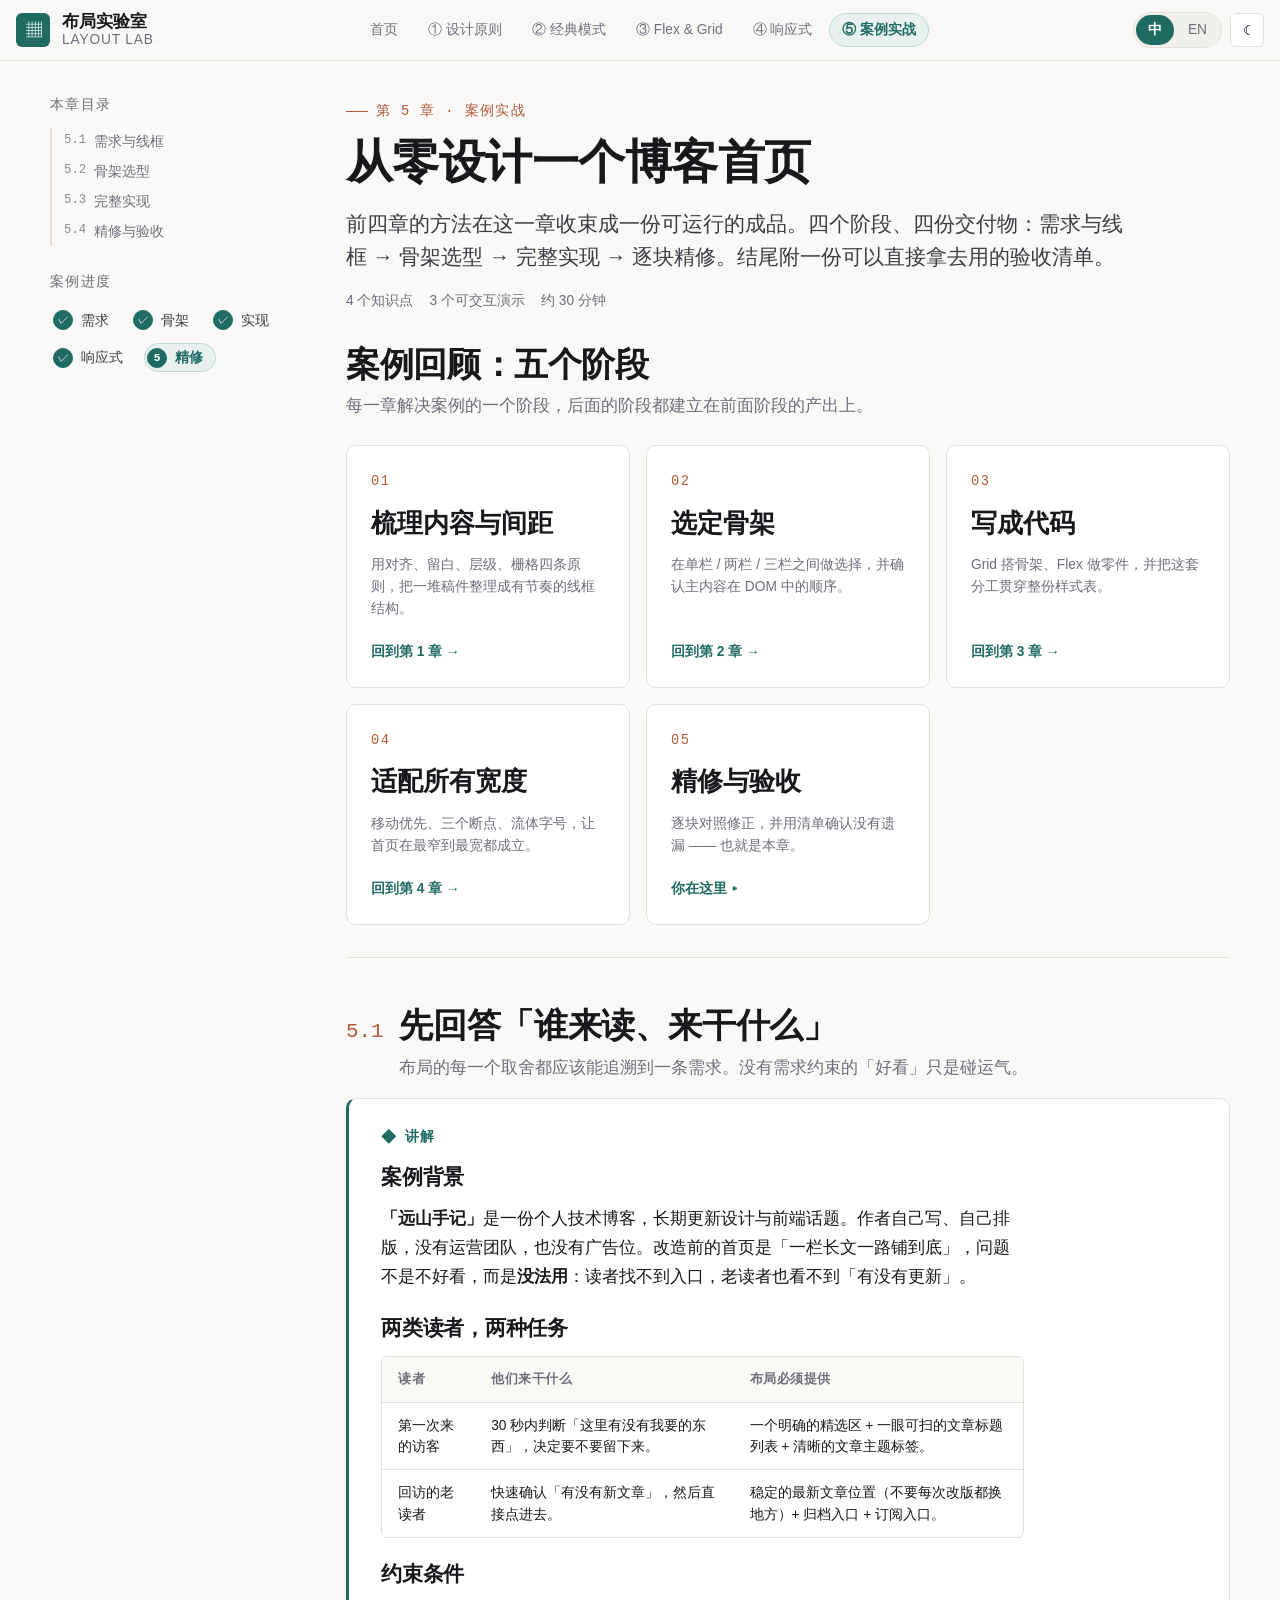
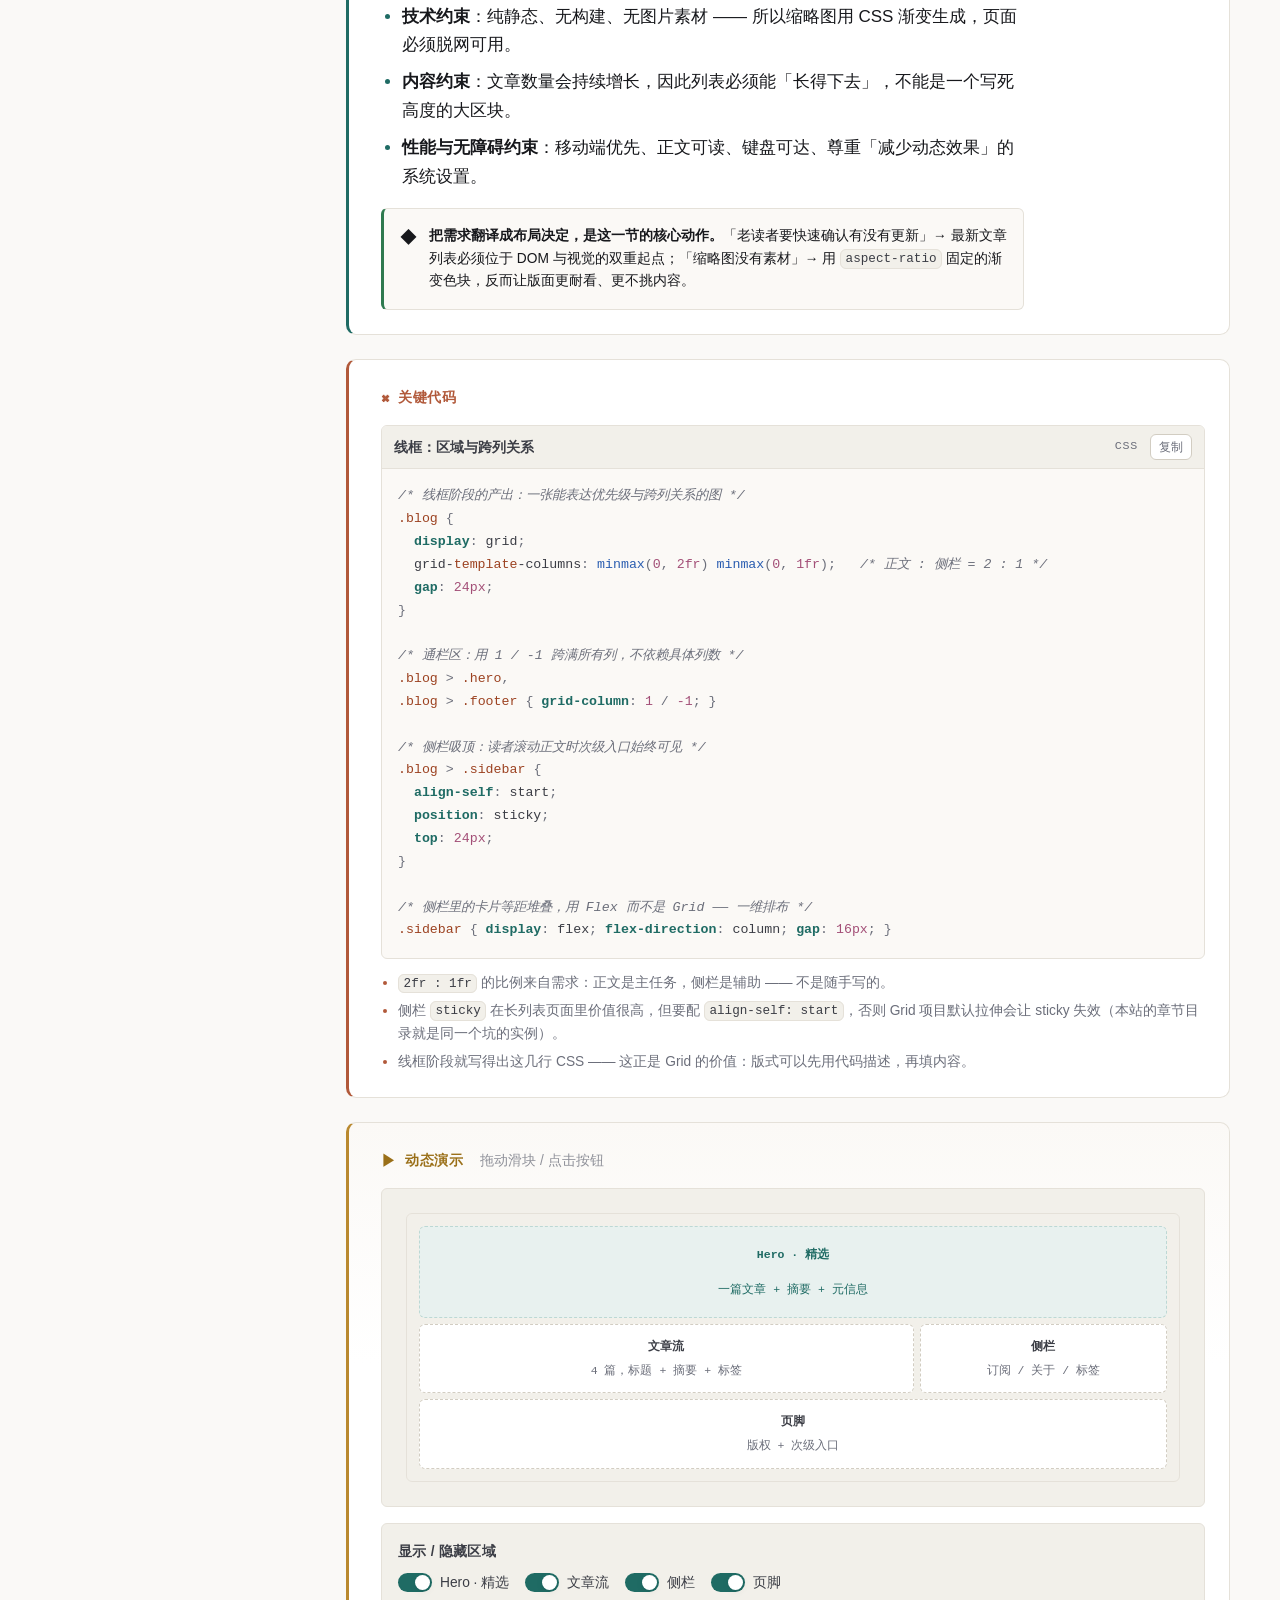
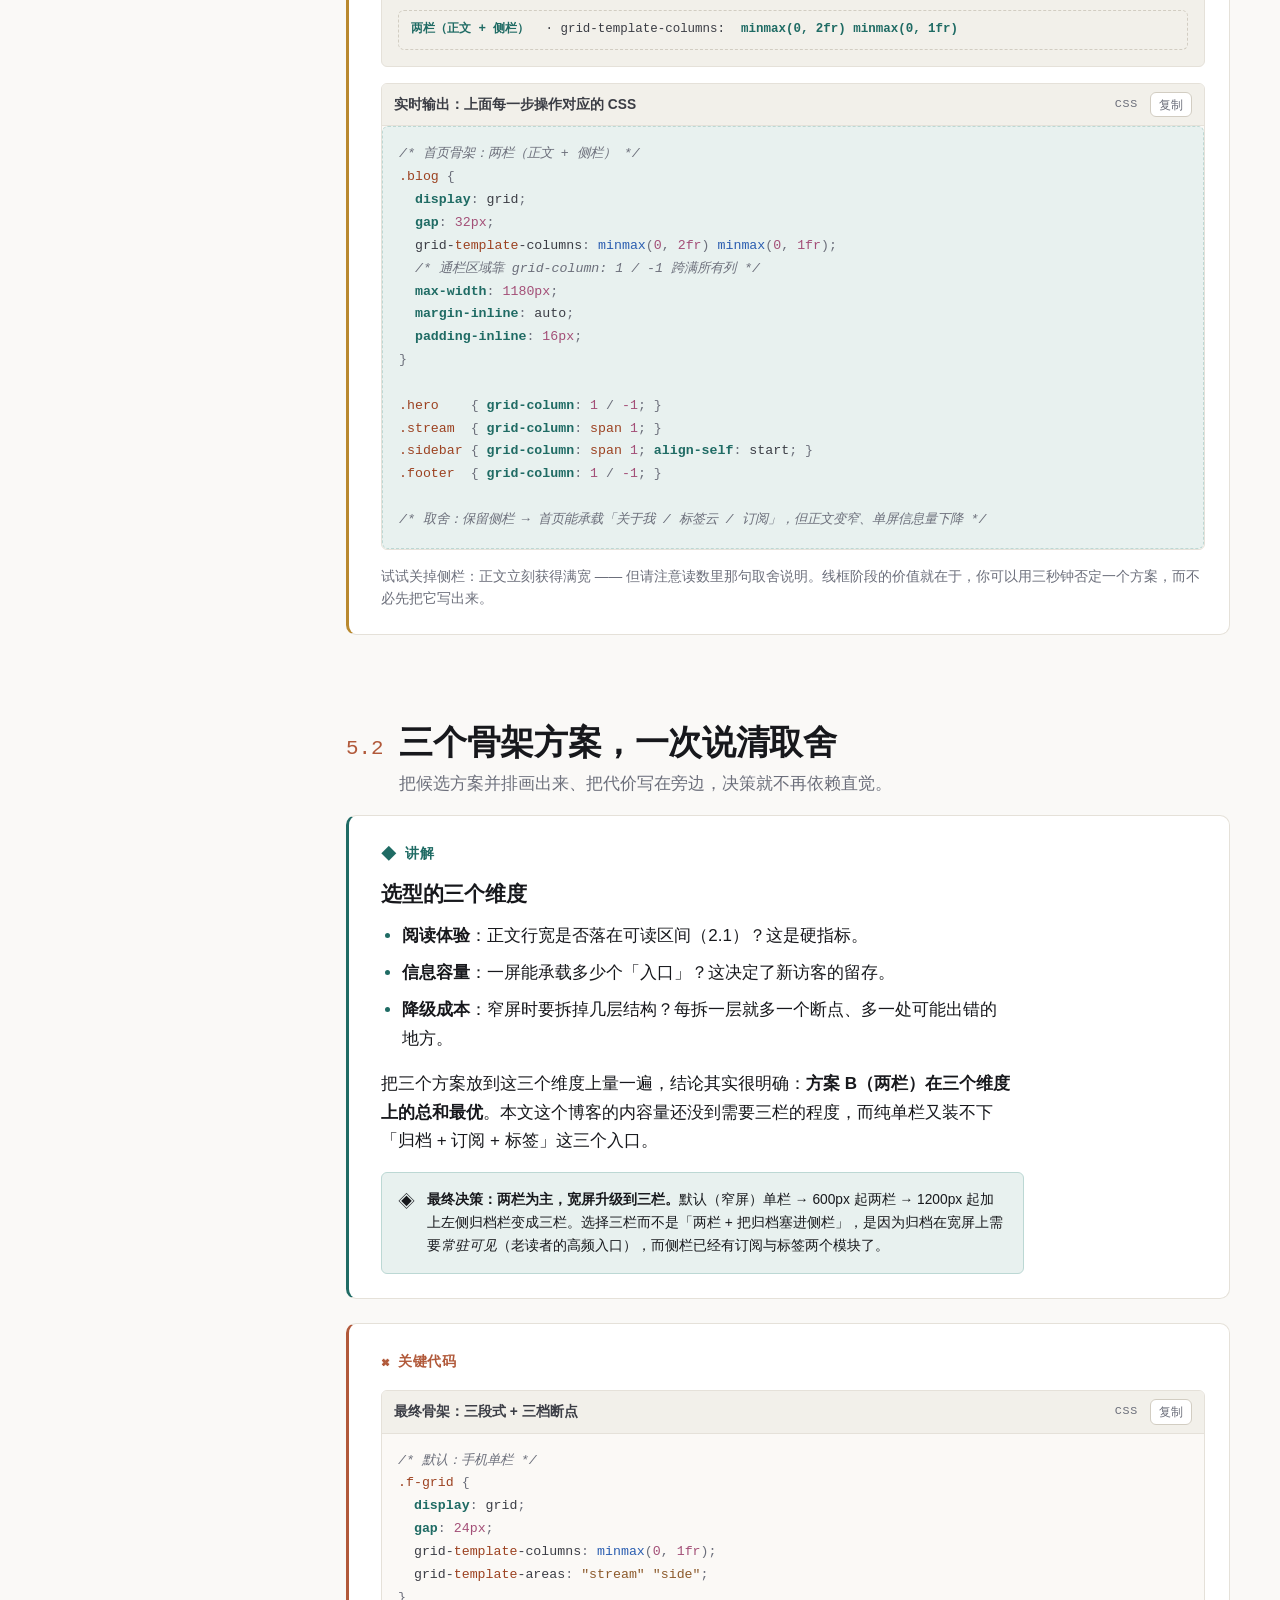
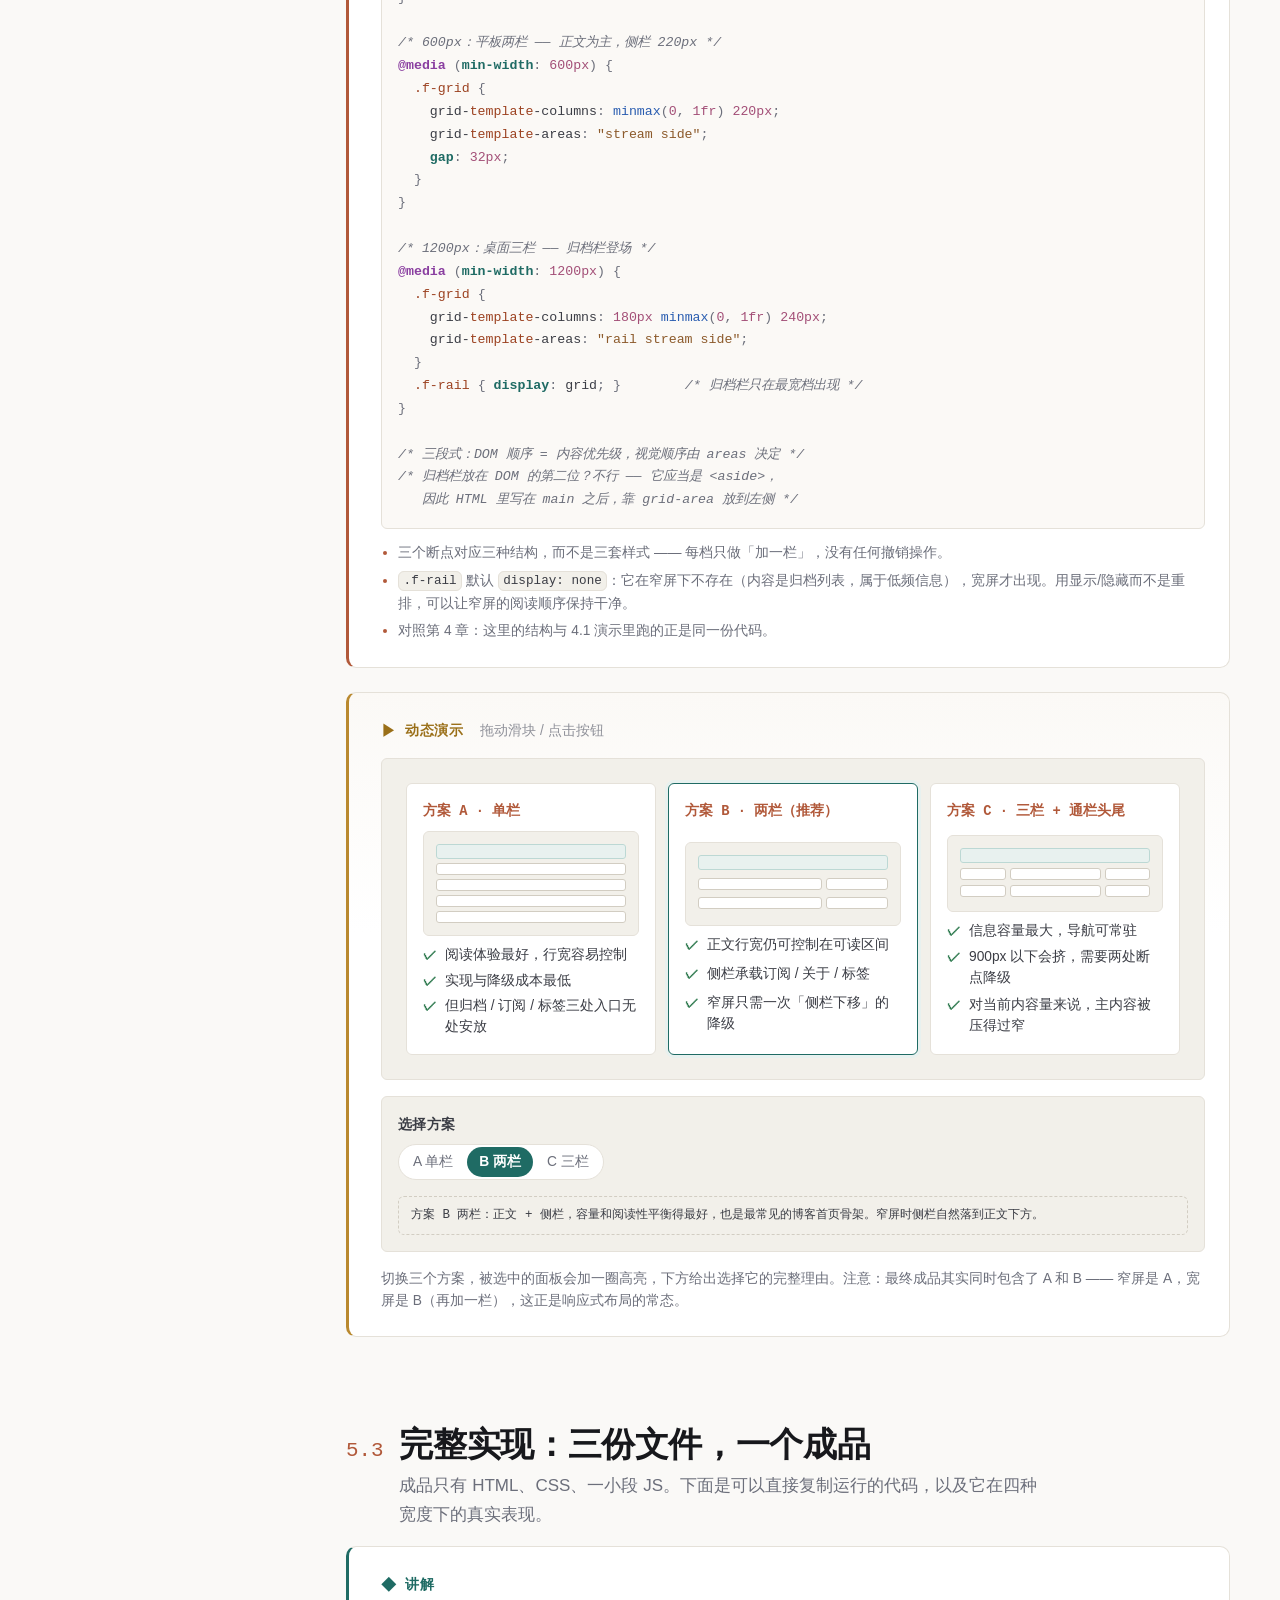
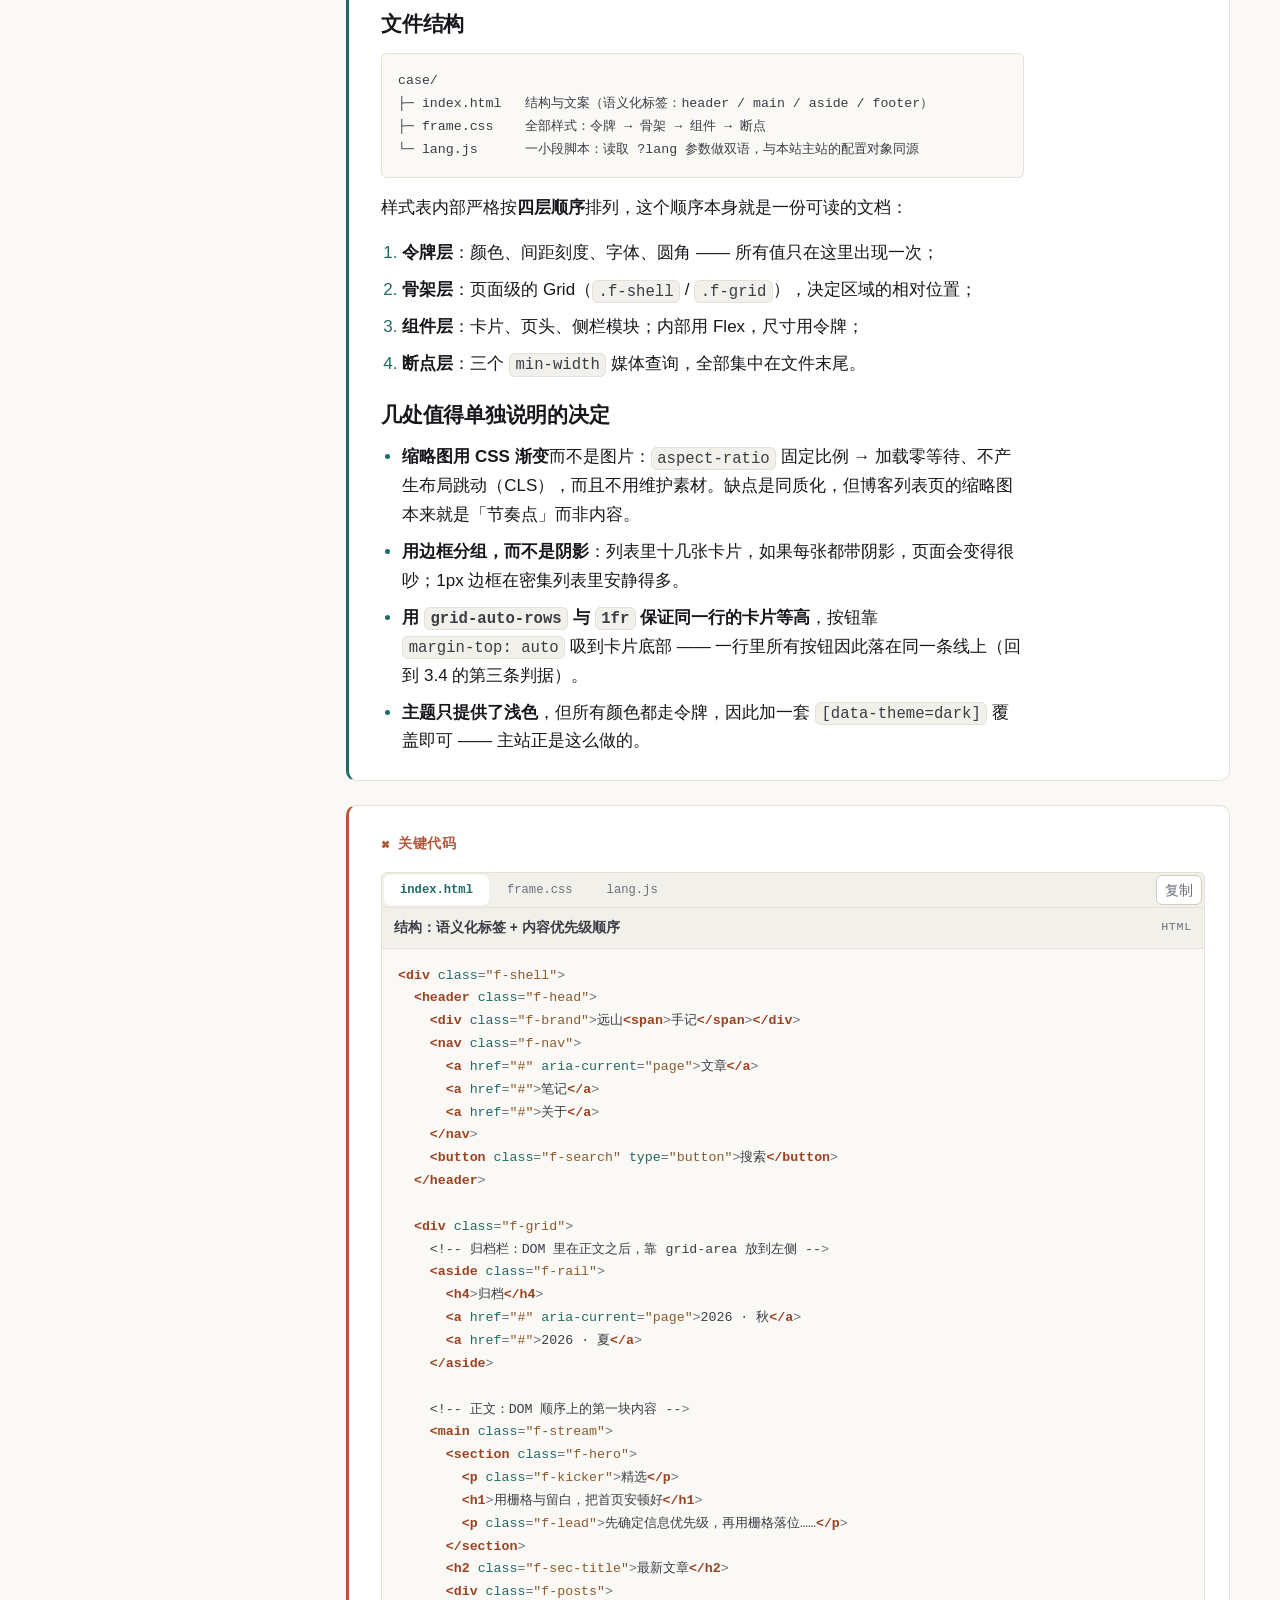
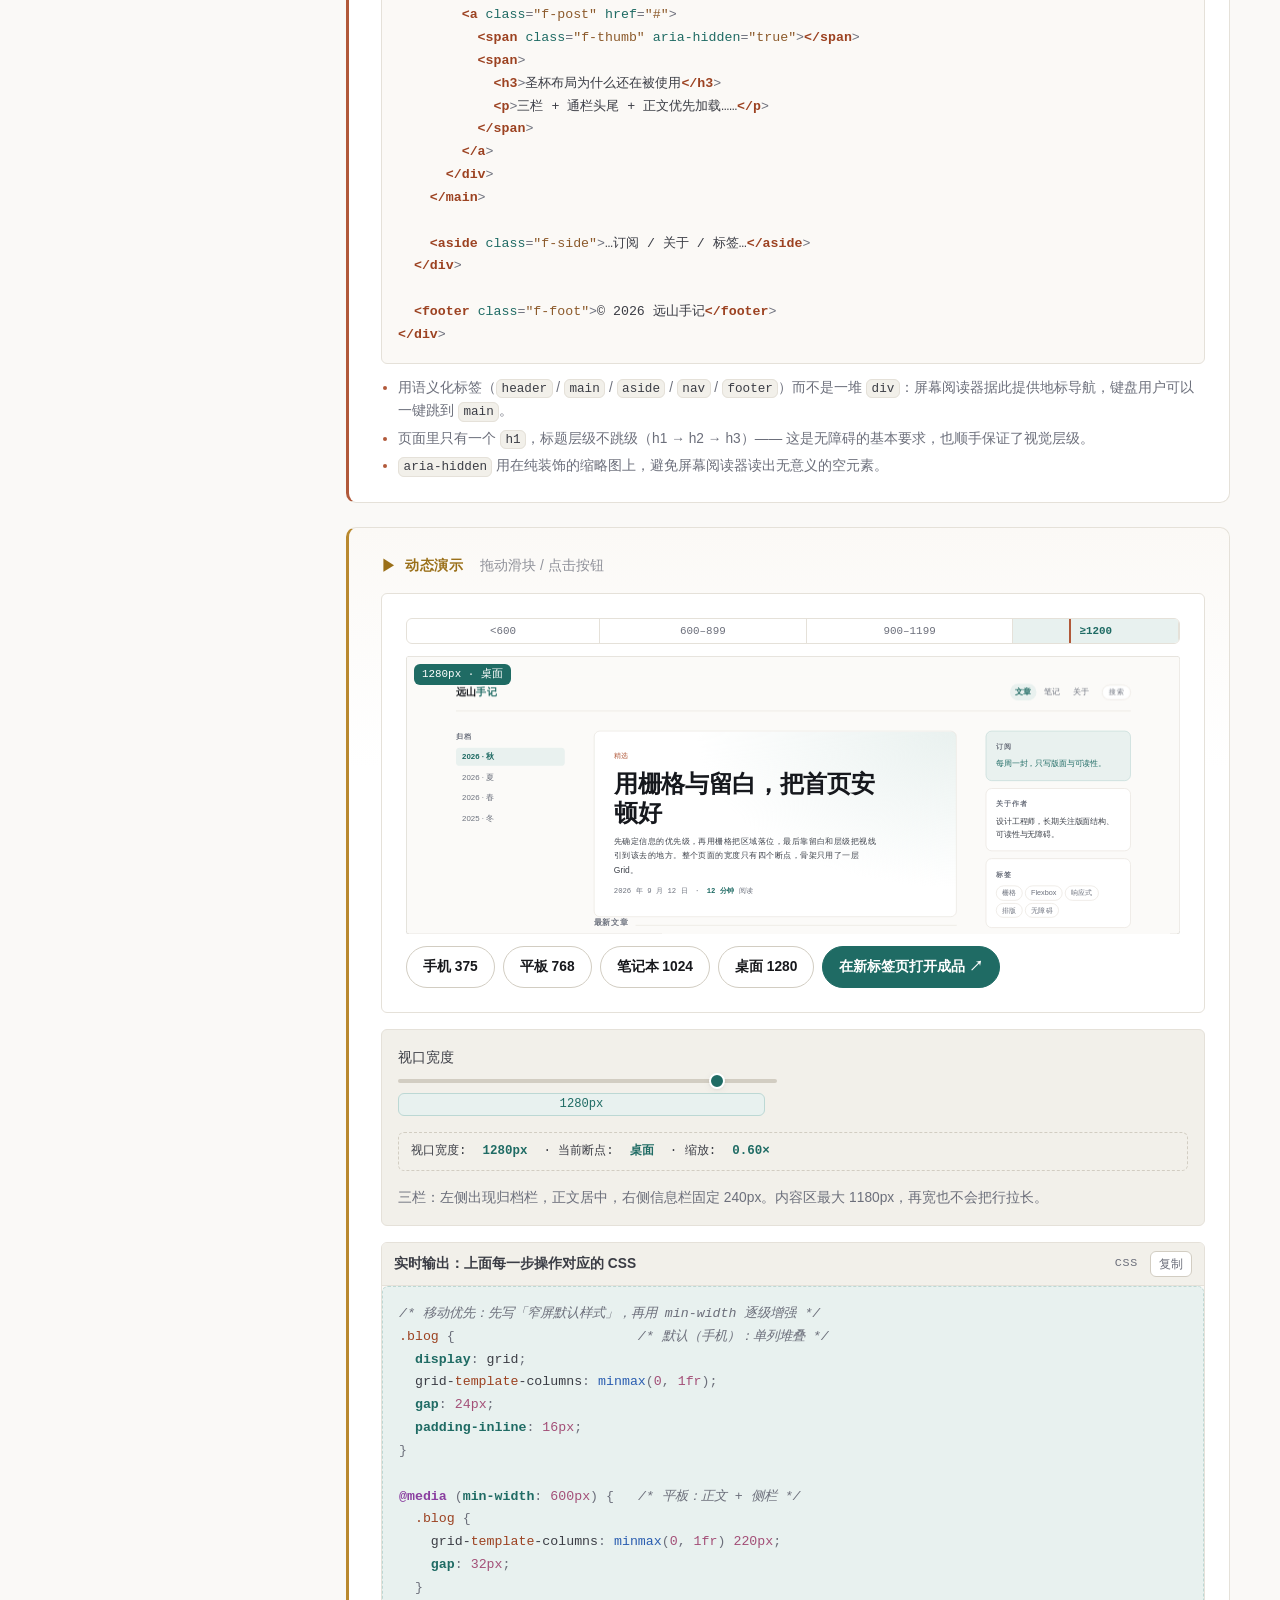
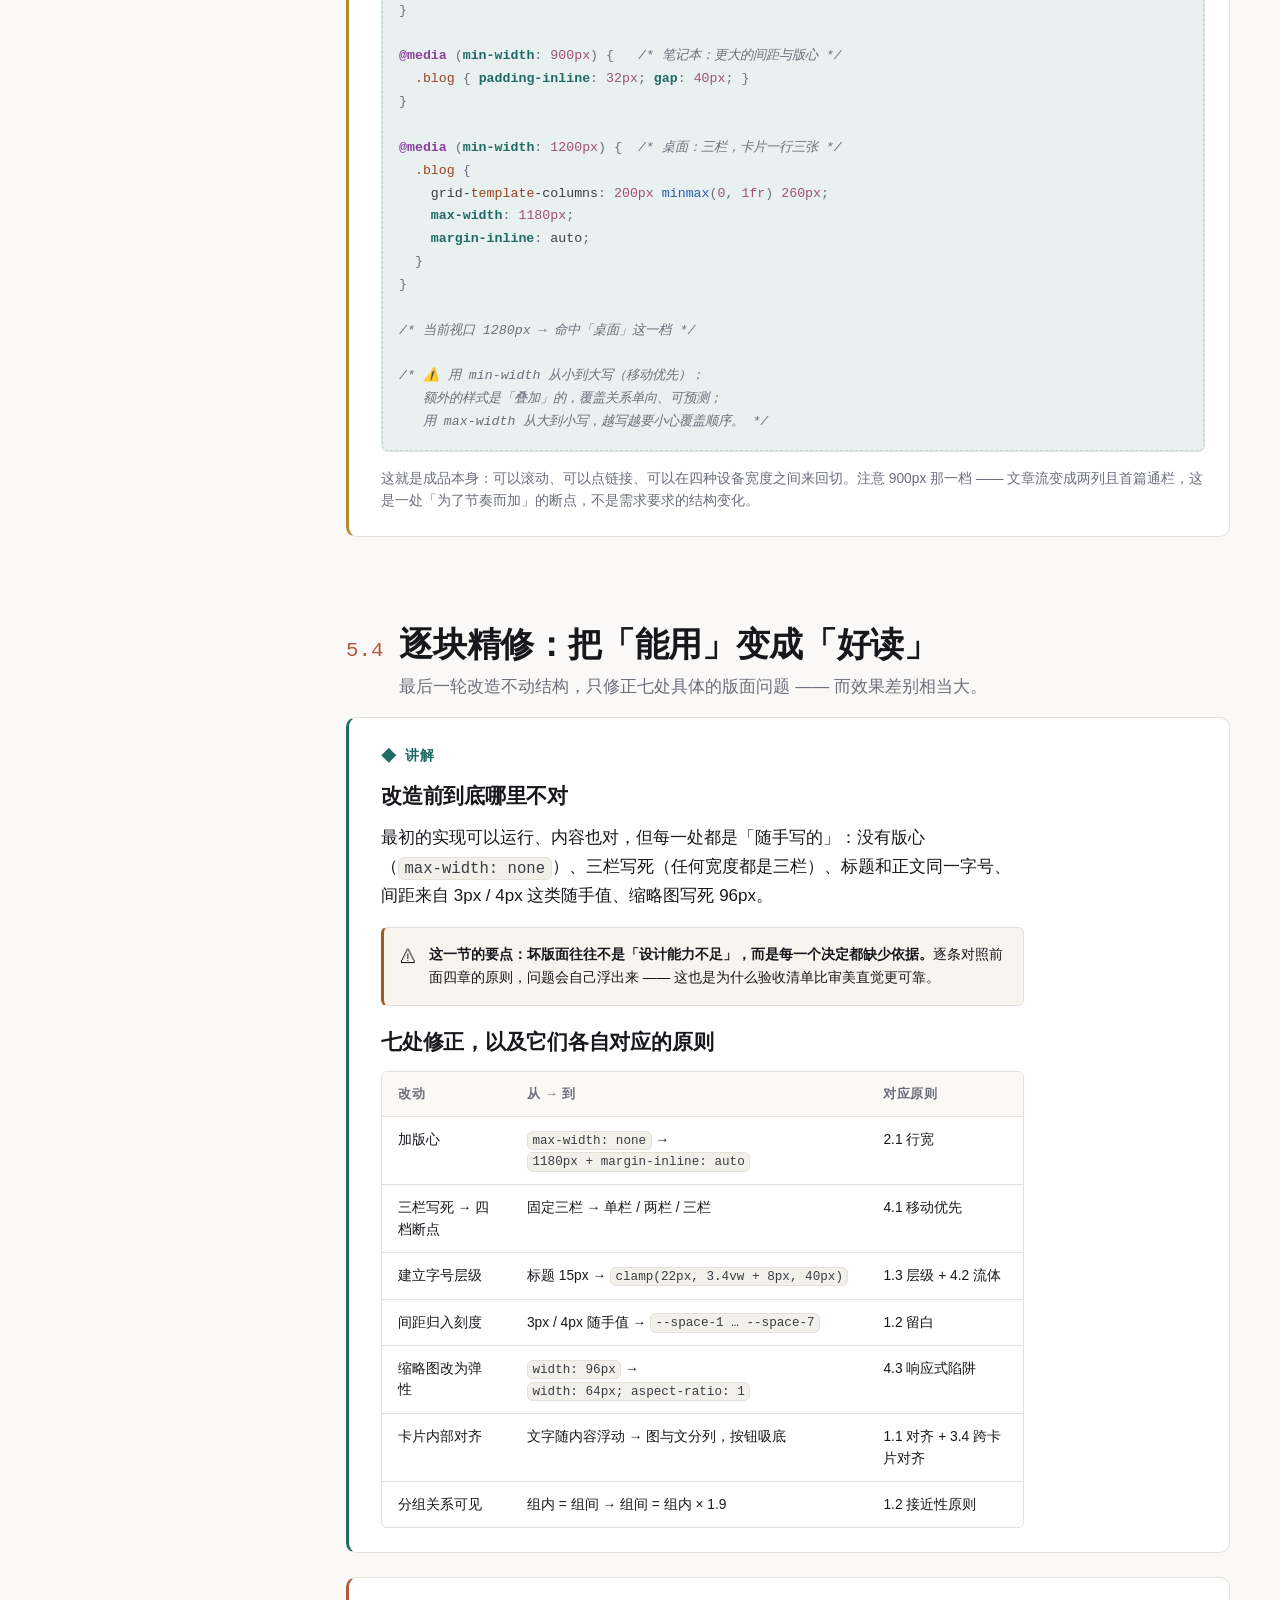
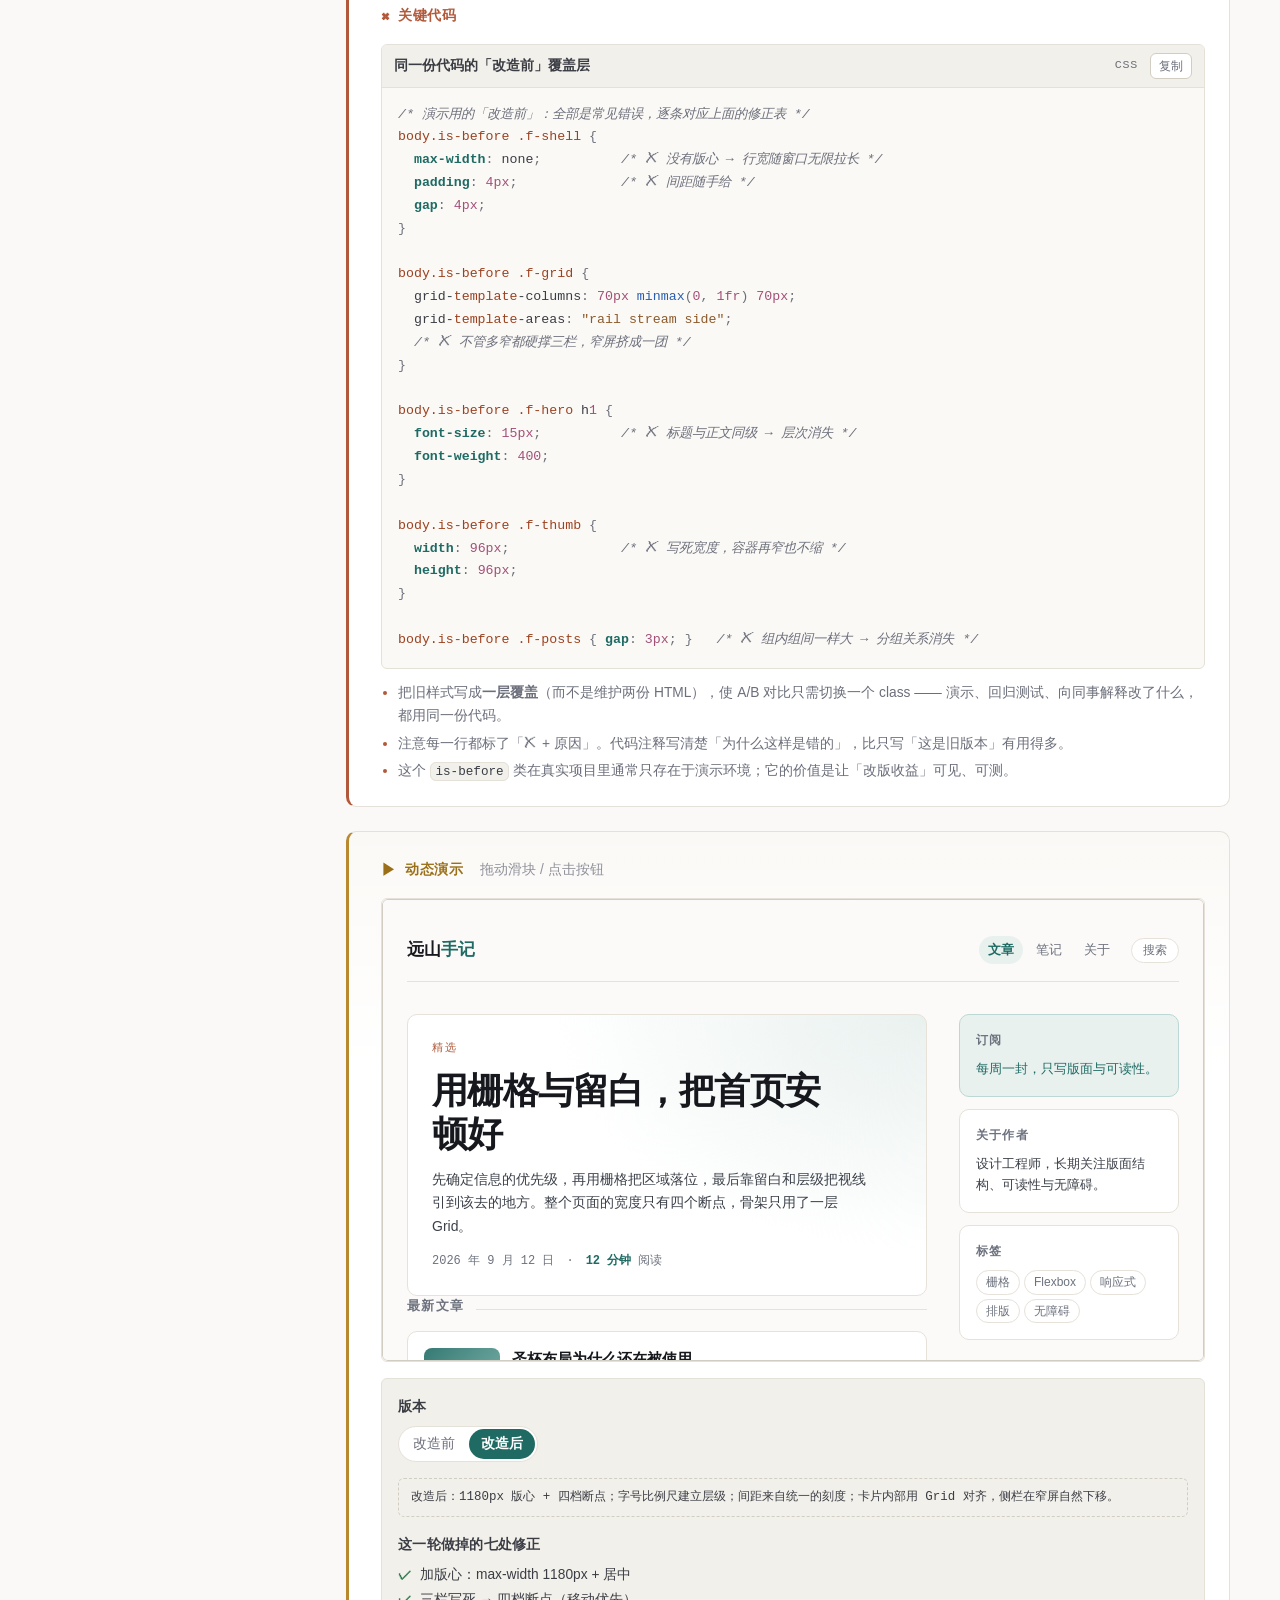
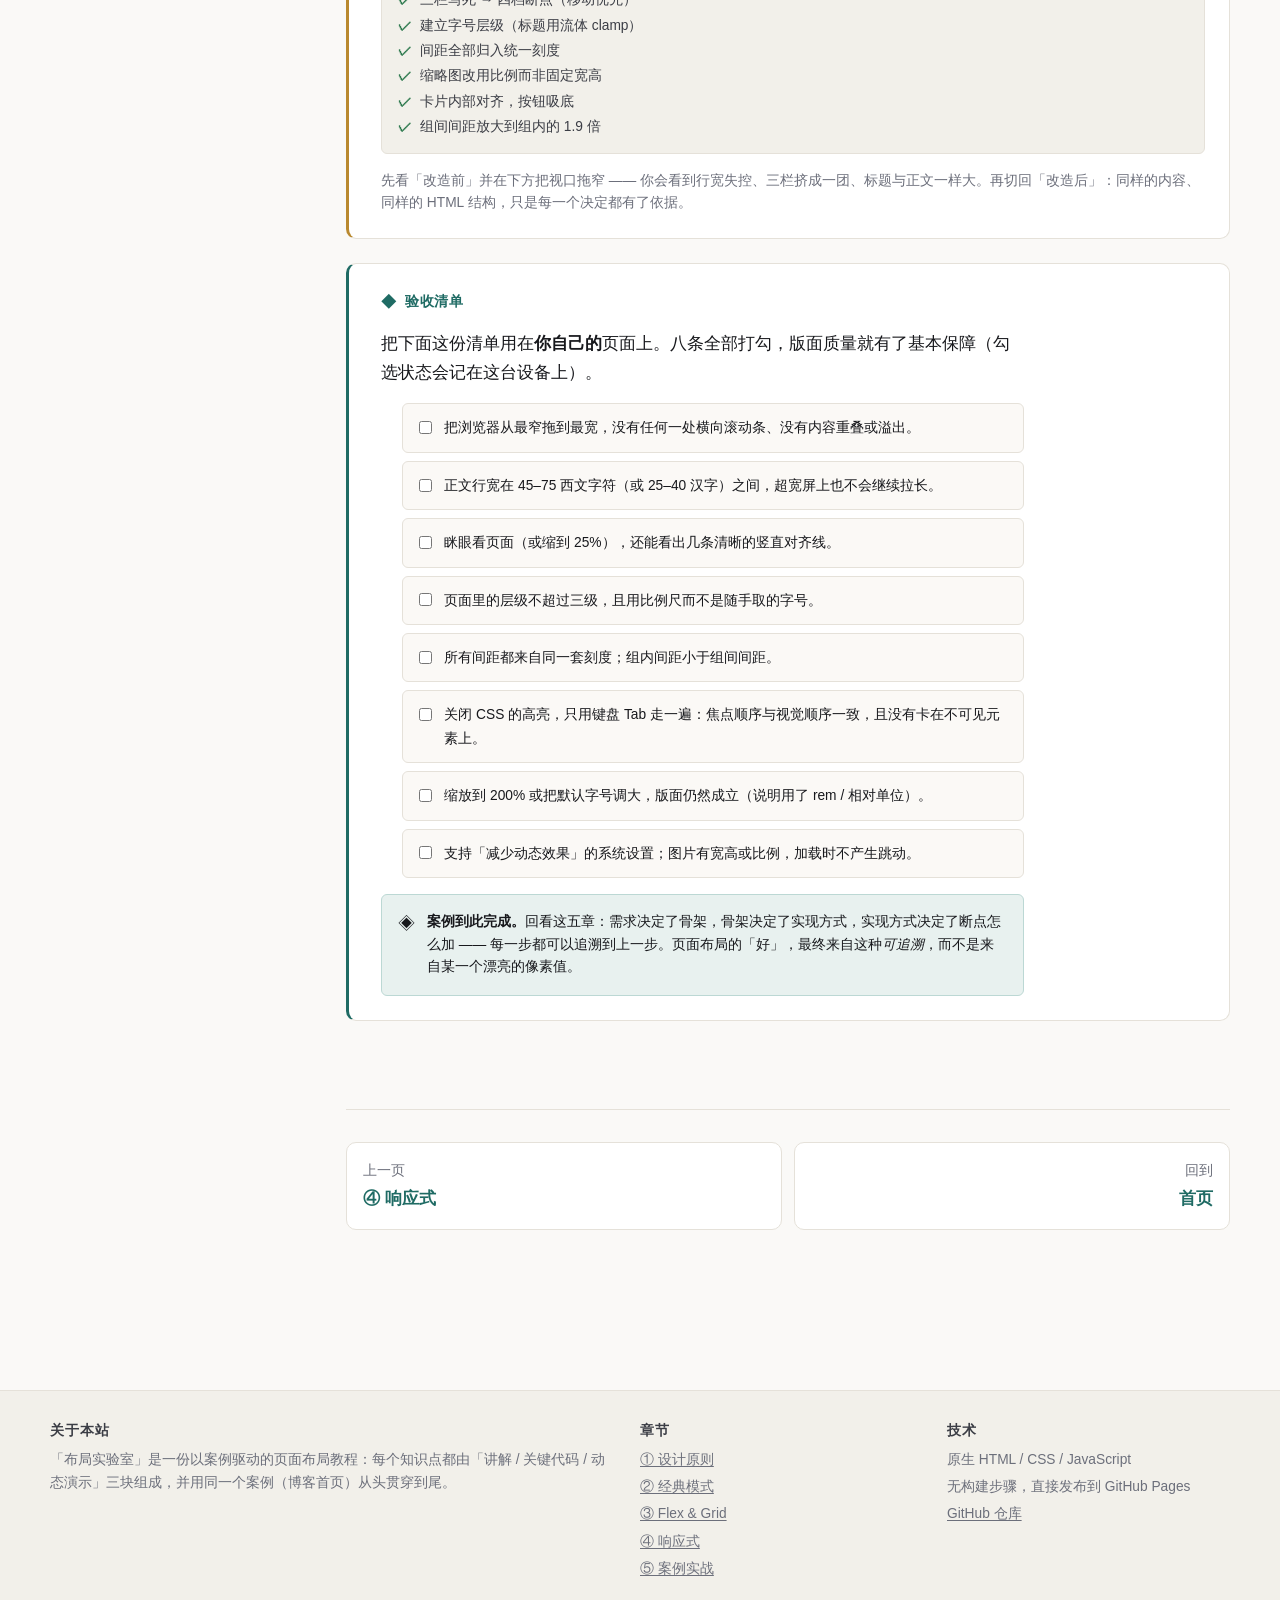
==== commit 8f8ce33d: "完成双语文案（907 词条）+ 修复控件标签与演示读数中的未翻译文案 - EN 配置表 907 条，tools/check-i18n.mjs 校验：无漏译、无冗余 - 补齐第 3 章控件标签、首页表格" ====
--- a/chapters/case.html
+++ b/chapters/case.html
@@ -19,7 +19,7 @@
       <span class="brand__mark" aria-hidden="true">▦</span>
       <span class="brand__text">
         <span class="brand__name" data-i18n="site.brand">布局实验室</span>
-        <span class="brand__sub">Layout Lab</span>
+        <span class="brand__sub" data-i18n="site.brandSub">Layout Lab</span>
       </span>
     </a>
     <nav class="topnav" aria-label="章节导航" data-i18n-attr="aria-label:nav.label">
@@ -412,9 +412,9 @@
         <div class="prose">
           <h4 data-i18n="c5.p3.h1">文件结构</h4>
           <pre class="code code--flat" data-lang="text"><code>case/
-├─ index.html   结构与文案（语义化标签：header / main / aside / footer）
-├─ frame.css    全部样式：令牌 → 骨架 → 组件 → 断点
-└─ lang.js      一小段脚本：读取 ?lang 参数做双语，与本站主站的配置对象同源</code></pre>
+├─ index.html   <span data-i18n="c5.p3.fs1">结构与文案（语义化标签：header / main / aside / footer）</span>
+├─ frame.css    <span data-i18n="c5.p3.fs2">全部样式：令牌 → 骨架 → 组件 → 断点</span>
+└─ lang.js      <span data-i18n="c5.p3.fs3">一小段脚本：读取 ?lang 参数做双语，与本站主站的配置对象同源</span></code></pre>
           <p data-i18n-html="c5.p3.t1">样式表内部严格按<strong>四层顺序</strong>排列，这个顺序本身就是一份可读的文档：</p>
           <ol>
             <li data-i18n-html="c5.p3.t1a"><strong>令牌层</strong>：颜色、间距刻度、字体、圆角 —— 所有值只在这里出现一次；</li>
@@ -451,46 +451,46 @@
               </figcaption>
 <pre class="code" data-lang="html"><code>&lt;div class="f-shell"&gt;
   &lt;header class="f-head"&gt;
-    &lt;div class="f-brand"&gt;远山&lt;span&gt;手记&lt;/span&gt;&lt;/div&gt;
+    &lt;div class="f-brand"&gt;<span data-i18n="c5.p3.hc1">远山</span>&lt;span&gt;<span data-i18n="c5.p3.hc2">手记</span>&lt;/span&gt;&lt;/div&gt;
     &lt;nav class="f-nav"&gt;
-      &lt;a href="#" aria-current="page"&gt;文章&lt;/a&gt;
-      &lt;a href="#"&gt;笔记&lt;/a&gt;
-      &lt;a href="#"&gt;关于&lt;/a&gt;
+      &lt;a href="#" aria-current="page"&gt;<span data-i18n="c5.p3.hc3">文章</span>&lt;/a&gt;
+      &lt;a href="#"&gt;<span data-i18n="c5.p3.hc4">笔记</span>&lt;/a&gt;
+      &lt;a href="#"&gt;<span data-i18n="c5.p3.hc5">关于</span>&lt;/a&gt;
     &lt;/nav&gt;
-    &lt;button class="f-search" type="button"&gt;搜索&lt;/button&gt;
+    &lt;button class="f-search" type="button"&gt;<span data-i18n="c5.p3.hc6">搜索</span>&lt;/button&gt;
   &lt;/header&gt;
 
   &lt;div class="f-grid"&gt;
-    &lt;!-- 归档栏：DOM 里在正文之后，靠 grid-area 放到左侧 --&gt;
+    &lt;!-- <span data-i18n="c5.p3.hl1">归档栏：DOM 里在正文之后，靠 grid-area 放到左侧</span> --&gt;
     &lt;aside class="f-rail"&gt;
-      &lt;h4&gt;归档&lt;/h4&gt;
-      &lt;a href="#" aria-current="page"&gt;2026 · 秋&lt;/a&gt;
-      &lt;a href="#"&gt;2026 · 夏&lt;/a&gt;
+      &lt;h4&gt;<span data-i18n="c5.p3.hc7">归档</span>&lt;/h4&gt;
+      &lt;a href="#" aria-current="page"&gt;<span data-i18n="c5.p3.hc8">2026 · 秋</span>&lt;/a&gt;
+      &lt;a href="#"&gt;<span data-i18n="c5.p3.hc9">2026 · 夏</span>&lt;/a&gt;
     &lt;/aside&gt;
 
-    &lt;!-- 正文：DOM 顺序上的第一块内容 --&gt;
+    &lt;!-- <span data-i18n="c5.p3.hl2">正文：DOM 顺序上的第一块内容</span> --&gt;
     &lt;main class="f-stream"&gt;
       &lt;section class="f-hero"&gt;
-        &lt;p class="f-kicker"&gt;精选&lt;/p&gt;
-        &lt;h1&gt;用栅格与留白，把首页安顿好&lt;/h1&gt;
-        &lt;p class="f-lead"&gt;先确定信息优先级，再用栅格落位……&lt;/p&gt;
+        &lt;p class="f-kicker"&gt;<span data-i18n="c5.p3.hc10">精选</span>&lt;/p&gt;
+        &lt;h1&gt;<span data-i18n="c5.p3.hc11">用栅格与留白，把首页安顿好</span>&lt;/h1&gt;
+        &lt;p class="f-lead"&gt;<span data-i18n="c5.p3.hc12">先确定信息优先级，再用栅格落位……</span>&lt;/p&gt;
       &lt;/section&gt;
-      &lt;h2 class="f-sec-title"&gt;最新文章&lt;/h2&gt;
+      &lt;h2 class="f-sec-title"&gt;<span data-i18n="c5.p3.hc13">最新文章</span>&lt;/h2&gt;
       &lt;div class="f-posts"&gt;
         &lt;a class="f-post" href="#"&gt;
           &lt;span class="f-thumb" aria-hidden="true"&gt;&lt;/span&gt;
           &lt;span&gt;
-            &lt;h3&gt;圣杯布局为什么还在被使用&lt;/h3&gt;
-            &lt;p&gt;三栏 + 通栏头尾 + 正文优先加载……&lt;/p&gt;
+            &lt;h3&gt;<span data-i18n="c5.p3.hc14">圣杯布局为什么还在被使用</span>&lt;/h3&gt;
+            &lt;p&gt;<span data-i18n="c5.p3.hc15">三栏 + 通栏头尾 + 正文优先加载……</span>&lt;/p&gt;
           &lt;/span&gt;
         &lt;/a&gt;
       &lt;/div&gt;
     &lt;/main&gt;
 
-    &lt;aside class="f-side"&gt;…订阅 / 关于 / 标签…&lt;/aside&gt;
+    &lt;aside class="f-side"&gt;<span data-i18n="c5.p3.hc17">…订阅 / 关于 / 标签…</span>&lt;/aside&gt;
   &lt;/div&gt;
 
-  &lt;footer class="f-foot"&gt;© 2026 远山手记&lt;/footer&gt;
+  &lt;footer class="f-foot"&gt;© 2026 <span data-i18n="c5.p3.hc16">远山手记</span>&lt;/footer&gt;
 &lt;/div&gt;</code></pre>
             </figure>
             <ul class="code-notes">
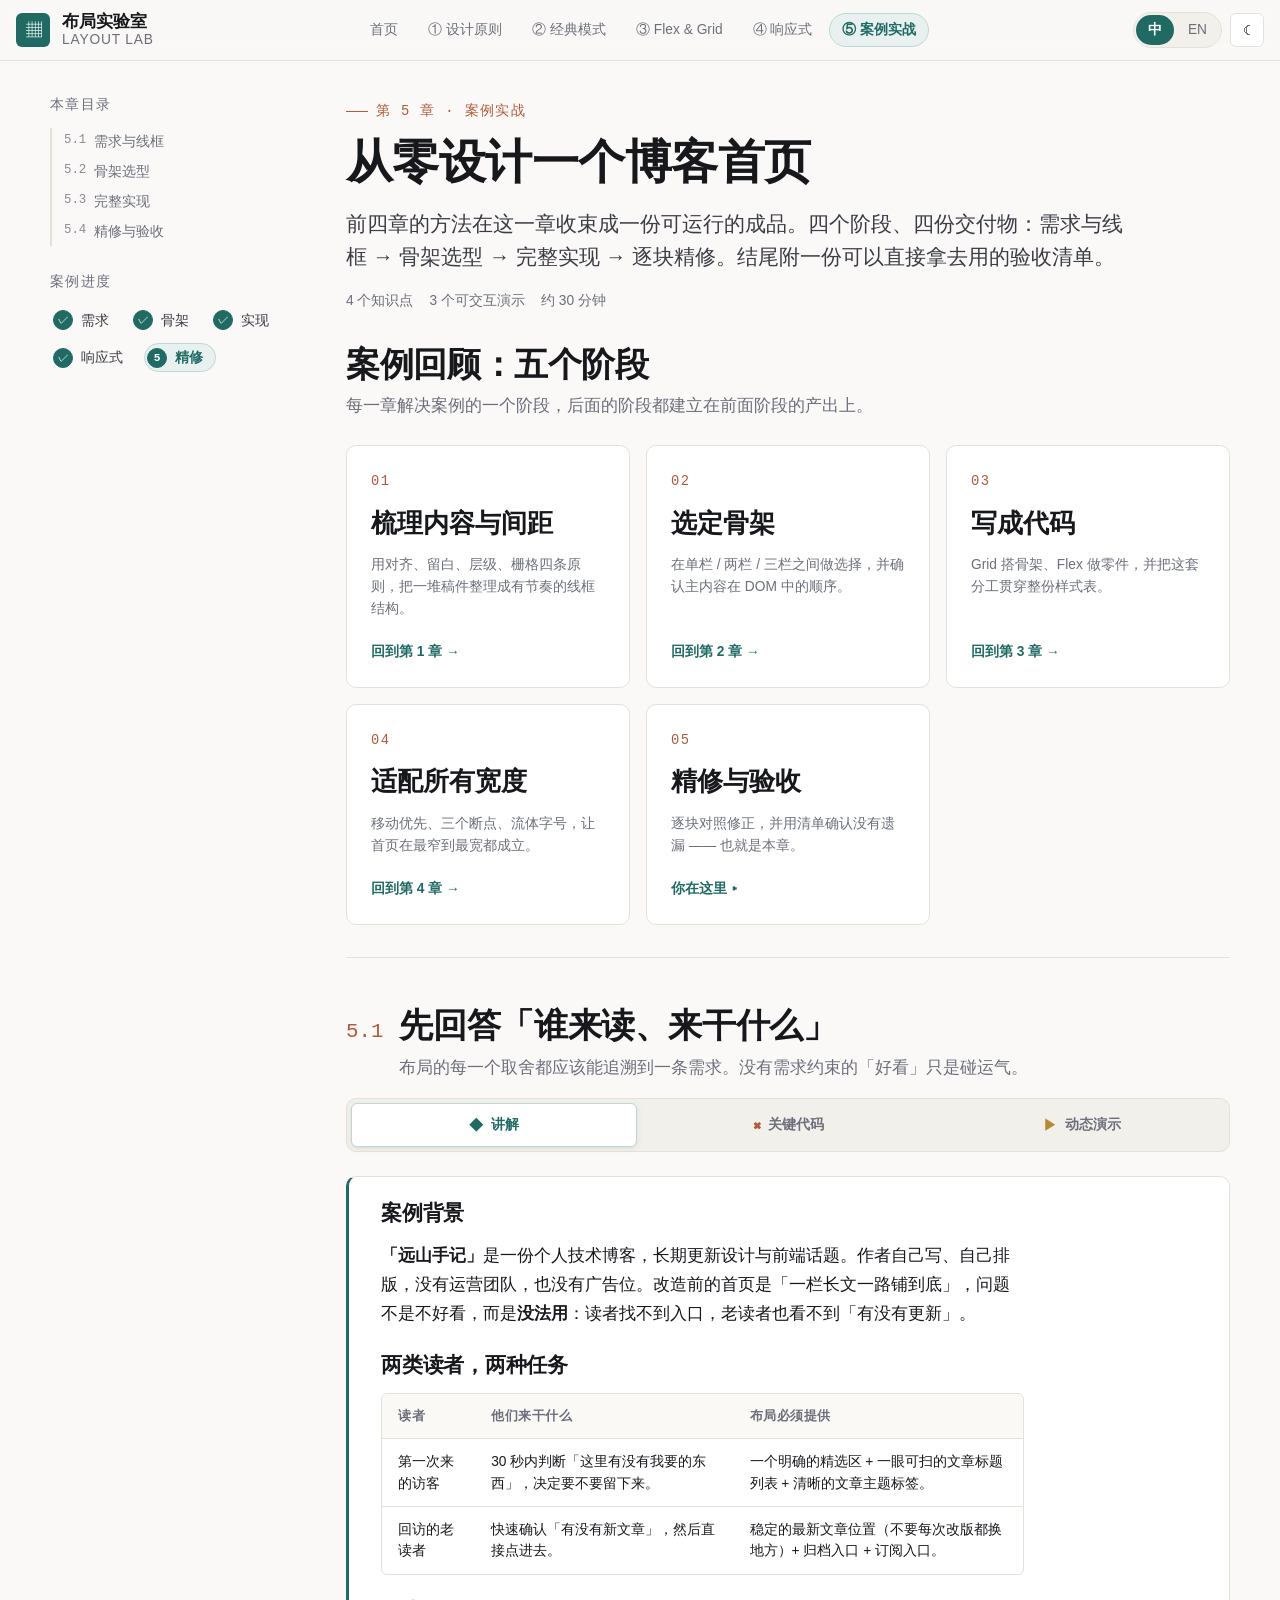
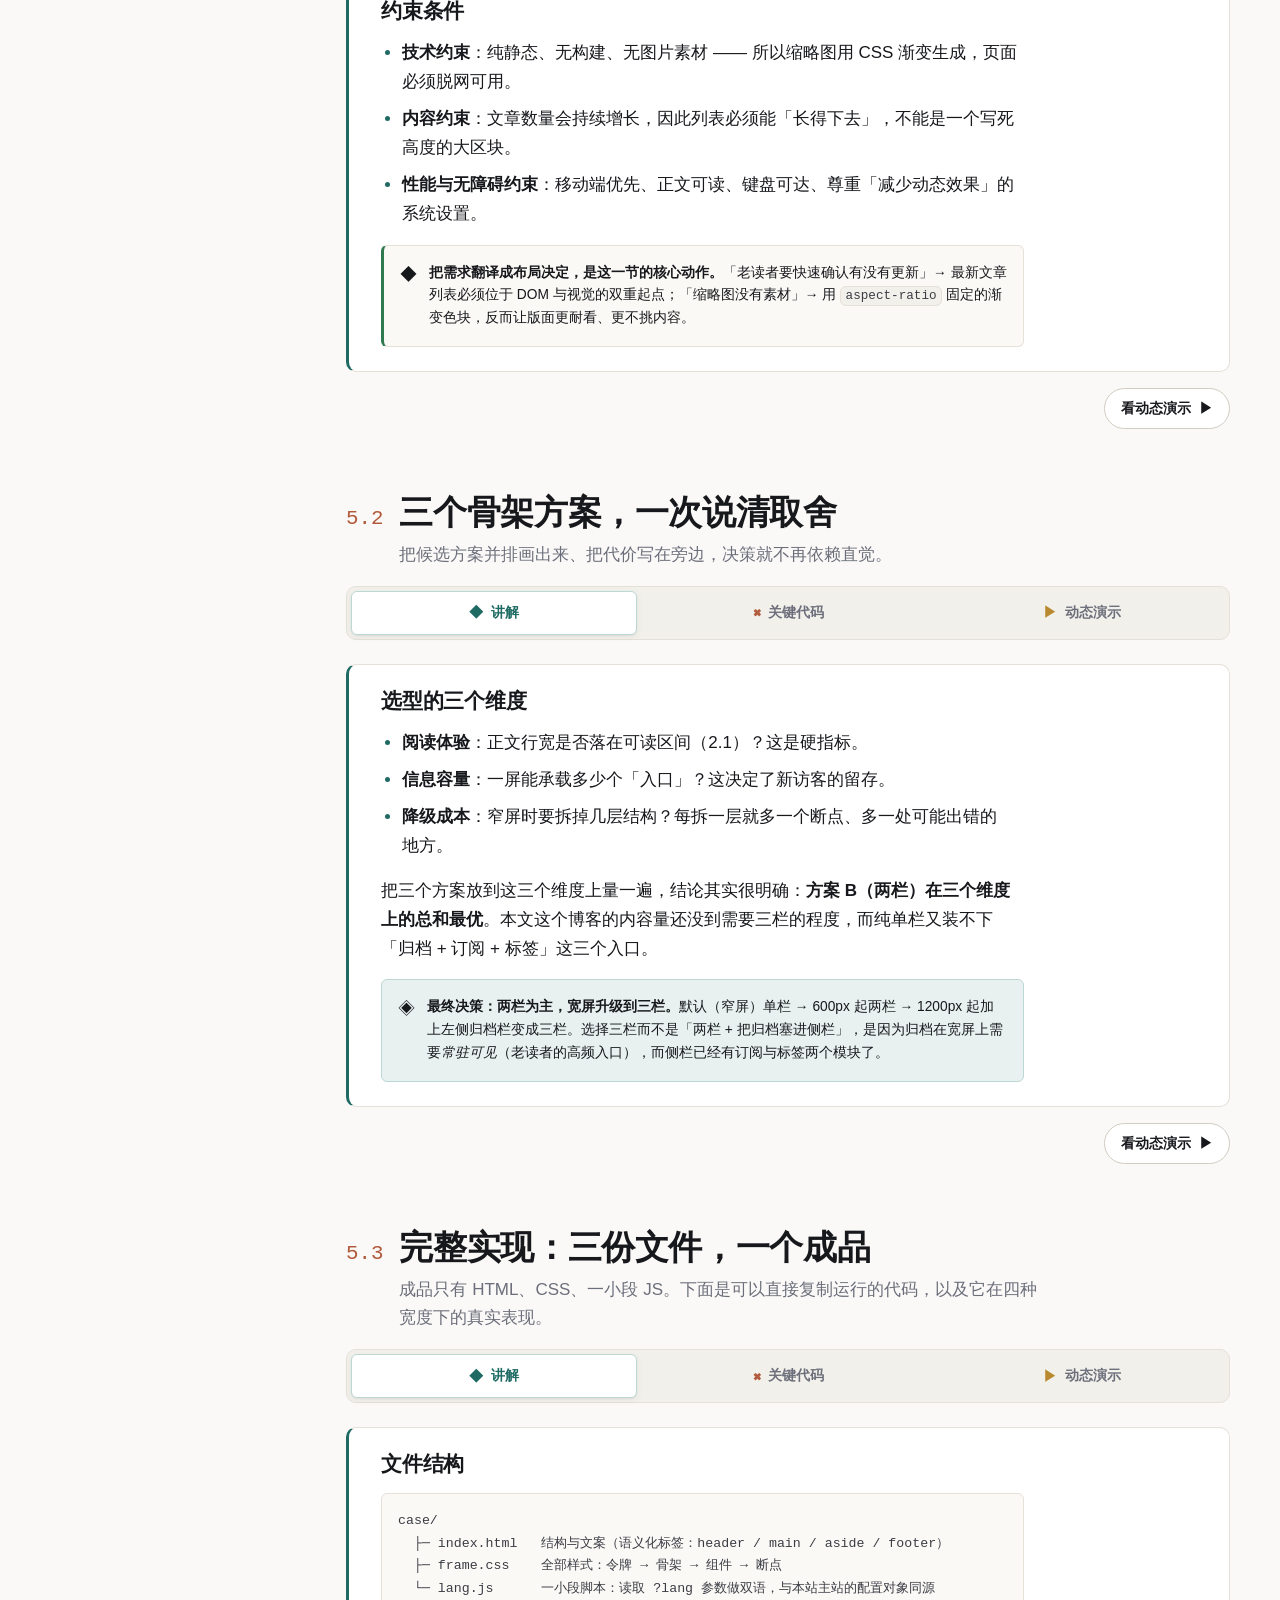
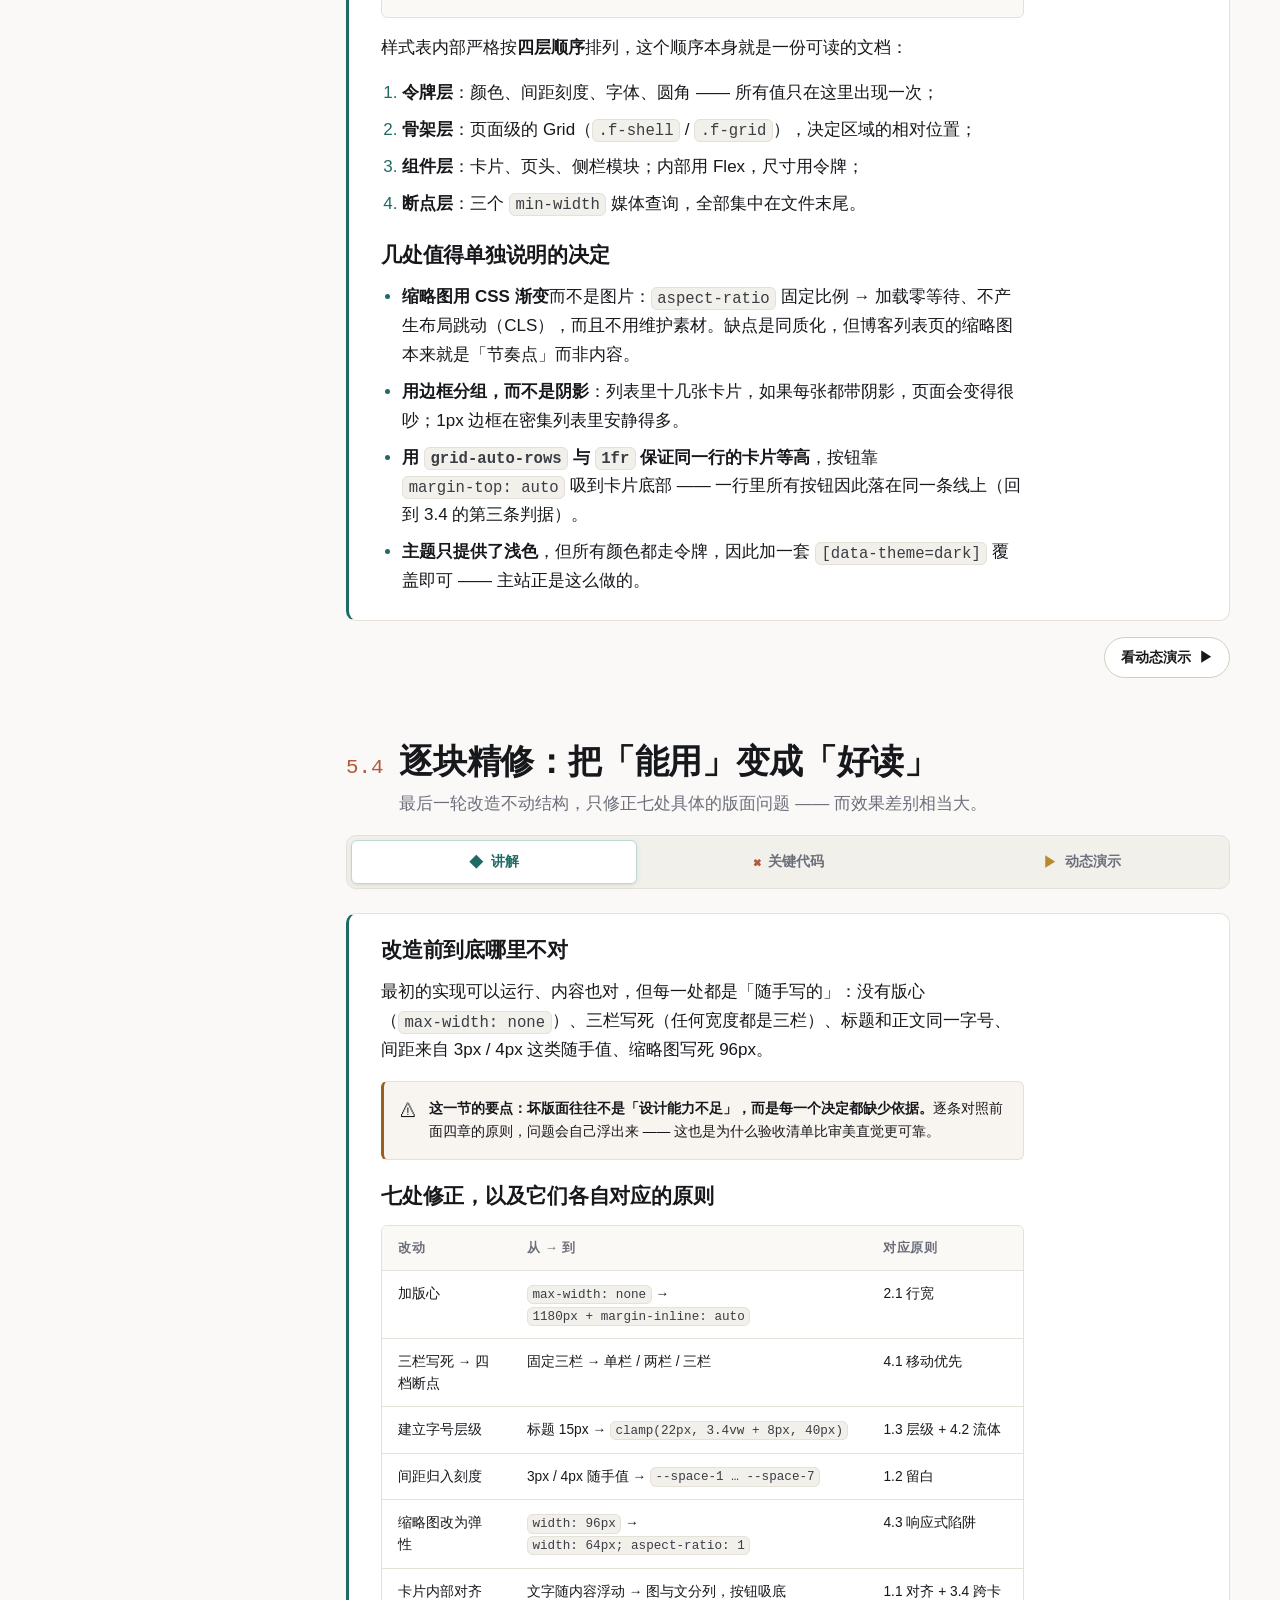
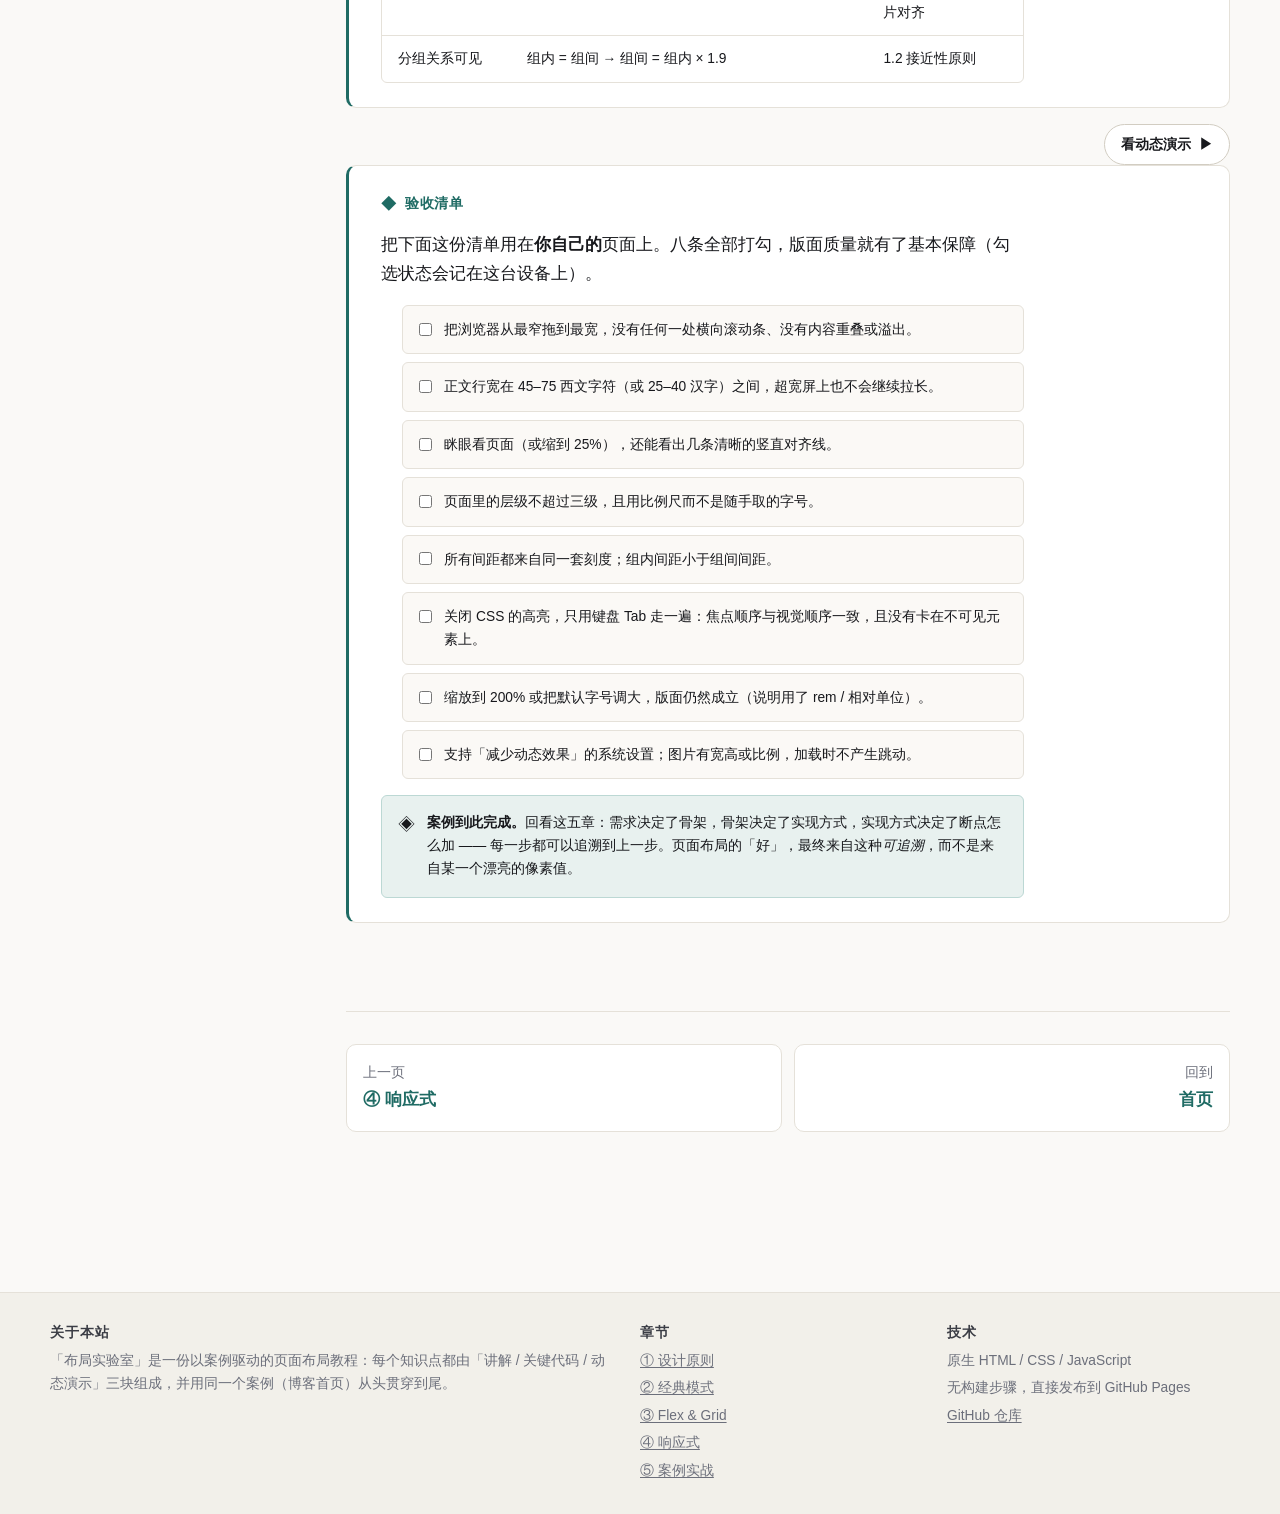
==== commit 0ec52c21: "三板块改为三栏切换器：讲解 / 关键代码 / 动态演示 不再从上到下堆叠 - 每个知识点的三块包成等宽三栏切换面板，一次显示一块；每栏沿用其板块配色   （讲解=青、关键代码=陶土、动态演示=琥珀），" ====
--- a/chapters/case.html
+++ b/chapters/case.html
@@ -133,126 +133,145 @@
         <p class="point__sub" data-i18n="c5.p1.sub">布局的每一个取舍都应该能追溯到一条需求。没有需求约束的「好看」只是碰运气。</p>
       </header>
 
-      <div class="block block--theory">
-        <p class="block__label" data-i18n="label.theory">讲解</p>
-        <div class="prose">
-          <h4 data-i18n="c5.p1.h1">案例背景</h4>
-          <p data-i18n-html="c5.p1.t1"><strong>「远山手记」</strong>是一份个人技术博客，长期更新设计与前端话题。作者自己写、自己排版，没有运营团队，也没有广告位。改造前的首页是「一栏长文一路铺到底」，问题不是不好看，而是<strong>没法用</strong>：读者找不到入口，老读者也看不到「有没有更新」。</p>
-
-          <h4 data-i18n="c5.p1.h2">两类读者，两种任务</h4>
-          <div class="tablewrap">
-            <table class="data">
-              <thead>
-                <tr>
-                  <th data-i18n="c5.p1.th1">读者</th>
-                  <th data-i18n="c5.p1.th2">他们来干什么</th>
-                  <th data-i18n="c5.p1.th3">布局必须提供</th>
-                </tr>
-              </thead>
-              <tbody>
-                <tr>
-                  <td data-i18n="c5.p1.r1c1">第一次来的访客</td>
-                  <td data-i18n="c5.p1.r1c2">30 秒内判断「这里有没有我要的东西」，决定要不要留下来。</td>
-                  <td data-i18n="c5.p1.r1c3">一个明确的精选区 + 一眼可扫的文章标题列表 + 清晰的文章主题标签。</td>
-                </tr>
-                <tr>
-                  <td data-i18n="c5.p1.r2c1">回访的老读者</td>
-                  <td data-i18n="c5.p1.r2c2">快速确认「有没有新文章」，然后直接点进去。</td>
-                  <td data-i18n="c5.p1.r2c3">稳定的最新文章位置（不要每次改版都换地方）+ 归档入口 + 订阅入口。</td>
-                </tr>
-              </tbody>
-            </table>
+      <div class="point__tabs" role="tablist" data-i18n-attr="aria-label:label.tabs" aria-label="讲解 / 关键代码 / 动态演示">
+        <button class="ptab ptab--theory is-active" type="button" role="tab" aria-selected="true" data-tab="theory" id="tab-p-needs-theory" aria-controls="pan-p-needs-theory"><span data-i18n="label.theory">讲解</span></button>
+        <button class="ptab ptab--code" type="button" role="tab" aria-selected="false" data-tab="code" id="tab-p-needs-code" aria-controls="pan-p-needs-code"><span data-i18n="label.code">关键代码</span></button>
+        <button class="ptab ptab--demo" type="button" role="tab" aria-selected="false" data-tab="demo" id="tab-p-needs-demo" aria-controls="pan-p-needs-demo"><span data-i18n="label.demo">动态演示</span></button>
+      </div>
+
+      <div class="point__panels">
+        <div class="point__panel" role="tabpanel" id="pan-p-needs-theory" aria-labelledby="tab-p-needs-theory" data-panel="theory">
+  <div class="block block--theory">
+          <p class="block__label" data-i18n="label.theory">讲解</p>
+          <div class="prose">
+            <h4 data-i18n="c5.p1.h1">案例背景</h4>
+            <p data-i18n-html="c5.p1.t1"><strong>「远山手记」</strong>是一份个人技术博客，长期更新设计与前端话题。作者自己写、自己排版，没有运营团队，也没有广告位。改造前的首页是「一栏长文一路铺到底」，问题不是不好看，而是<strong>没法用</strong>：读者找不到入口，老读者也看不到「有没有更新」。</p>
+
+            <h4 data-i18n="c5.p1.h2">两类读者，两种任务</h4>
+            <div class="tablewrap">
+              <table class="data">
+                <thead>
+                  <tr>
+                    <th data-i18n="c5.p1.th1">读者</th>
+                    <th data-i18n="c5.p1.th2">他们来干什么</th>
+                    <th data-i18n="c5.p1.th3">布局必须提供</th>
+                  </tr>
+                </thead>
+                <tbody>
+                  <tr>
+                    <td data-i18n="c5.p1.r1c1">第一次来的访客</td>
+                    <td data-i18n="c5.p1.r1c2">30 秒内判断「这里有没有我要的东西」，决定要不要留下来。</td>
+                    <td data-i18n="c5.p1.r1c3">一个明确的精选区 + 一眼可扫的文章标题列表 + 清晰的文章主题标签。</td>
+                  </tr>
+                  <tr>
+                    <td data-i18n="c5.p1.r2c1">回访的老读者</td>
+                    <td data-i18n="c5.p1.r2c2">快速确认「有没有新文章」，然后直接点进去。</td>
+                    <td data-i18n="c5.p1.r2c3">稳定的最新文章位置（不要每次改版都换地方）+ 归档入口 + 订阅入口。</td>
+                  </tr>
+                </tbody>
+              </table>
+            </div>
+
+            <h4 data-i18n="c5.p1.h3">约束条件</h4>
+            <ul>
+              <li data-i18n="c5.p1.t2a"><strong>技术约束</strong>：纯静态、无构建、无图片素材 —— 所以缩略图用 CSS 渐变生成，页面必须脱网可用。</li>
+              <li data-i18n="c5.p1.t2b"><strong>内容约束</strong>：文章数量会持续增长，因此列表必须能「长得下去」，不能是一个写死高度的大区块。</li>
+              <li data-i18n="c5.p1.t2c"><strong>性能与无障碍约束</strong>：移动端优先、正文可读、键盘可达、尊重「减少动态效果」的系统设置。</li>
+            </ul>
+
+            <div class="callout callout--tip">
+              <span class="callout__icon" aria-hidden="true">◆</span>
+              <p data-i18n-html="c5.p1.tip"><strong>把需求翻译成布局决定，是这一节的核心动作。</strong>「老读者要快速确认有没有更新」→ 最新文章列表必须位于 DOM 与视觉的双重起点；「缩略图没有素材」→ 用 <code>aspect-ratio</code> 固定的渐变色块，反而让版面更耐看、更不挑内容。</p>
+            </div>
           </div>
-
-          <h4 data-i18n="c5.p1.h3">约束条件</h4>
-          <ul>
-            <li data-i18n="c5.p1.t2a"><strong>技术约束</strong>：纯静态、无构建、无图片素材 —— 所以缩略图用 CSS 渐变生成，页面必须脱网可用。</li>
-            <li data-i18n="c5.p1.t2b"><strong>内容约束</strong>：文章数量会持续增长，因此列表必须能「长得下去」，不能是一个写死高度的大区块。</li>
-            <li data-i18n="c5.p1.t2c"><strong>性能与无障碍约束</strong>：移动端优先、正文可读、键盘可达、尊重「减少动态效果」的系统设置。</li>
-          </ul>
-
-          <div class="callout callout--tip">
-            <span class="callout__icon" aria-hidden="true">◆</span>
-            <p data-i18n-html="c5.p1.tip"><strong>把需求翻译成布局决定，是这一节的核心动作。</strong>「老读者要快速确认有没有更新」→ 最新文章列表必须位于 DOM 与视觉的双重起点；「缩略图没有素材」→ 用 <code>aspect-ratio</code> 固定的渐变色块，反而让版面更耐看、更不挑内容。</p>
-          </div>
-        </div>
-      </div>
-
-      <div class="block block--code">
-        <p class="block__label" data-i18n="label.code">关键代码</p>
-        <figure class="codeblock">
-          <figcaption class="codeblock__bar">
-            <span class="codeblock__title" data-i18n="c5.p1.codeTitle">线框：区域与跨列关系</span>
-            <span class="codeblock__lang">css</span>
-            <button class="copybtn" type="button" data-i18n="ui.copy">复制</button>
-          </figcaption>
-<pre class="code" data-lang="css"><code><span class="tok-cmt" data-i18n="c5.p1.c1">/* 线框阶段的产出：一张能表达优先级与跨列关系的图 */</span>
-.blog {
-  display: grid;
-  grid-template-columns: minmax(0, 2fr) minmax(0, 1fr);   <span class="tok-cmt" data-i18n="c5.p1.c2">/* 正文 : 侧栏 = 2 : 1 */</span>
-  gap: 24px;
-}
-
-<span class="tok-cmt" data-i18n="c5.p1.c3">/* 通栏区：用 1 / -1 跨满所有列，不依赖具体列数 */</span>
-.blog &gt; .hero,
-.blog &gt; .footer { grid-column: 1 / -1; }
-
-<span class="tok-cmt" data-i18n="c5.p1.c4">/* 侧栏吸顶：读者滚动正文时次级入口始终可见 */</span>
-.blog &gt; .sidebar {
-  align-self: start;
-  position: sticky;
-  top: 24px;
-}
-
-<span class="tok-cmt" data-i18n="c5.p1.c5">/* 侧栏里的卡片等距堆叠，用 Flex 而不是 Grid —— 一维排布 */</span>
-.sidebar { display: flex; flex-direction: column; gap: 16px; }
-</code></pre>
-        </figure>
-        <ul class="code-notes">
-          <li data-i18n-html="c5.p1.n1"><code>2fr : 1fr</code> 的比例来自需求：正文是主任务，侧栏是辅助 —— 不是随手写的。</li>
-          <li data-i18n-html="c5.p1.n2">侧栏 <code>sticky</code> 在长列表页面里价值很高，但要配 <code>align-self: start</code>，否则 Grid 项目默认拉伸会让 sticky 失效（本站的章节目录就是同一个坑的实例）。</li>
-          <li data-i18n-html="c5.p1.n3">线框阶段就写得出这几行 CSS —— 这正是 Grid 的价值：版式可以先用代码描述，再填内容。</li>
-        </ul>
-      </div>
-
-      <div class="block block--demo">
-        <p class="block__label" data-i18n="label.demo">动态演示</p>
-        <div class="demo" data-demo="wire">
-          <div class="demo__stage demo__stage--soft">
-            <div class="wire" id="dv-wire">
-              <div class="wire__zone wire__zone--hero" data-zone="hero"><b data-i18n="c5.p1.wHero">Hero · 精选</b><span data-i18n="c5.p1.wHeroD">一篇文章 + 摘要 + 元信息</span></div>
-              <div class="wire__row" data-row="main" style="grid-template-columns:minmax(0,2fr) minmax(0,1fr)">
-                <div class="wire__zone" data-zone="stream"><b data-i18n="c5.p1.wStream">文章流</b><span data-i18n="c5.p1.wStreamD">4 篇，标题 + 摘要 + 标签</span></div>
-                <div class="wire__zone" data-zone="side"><b data-i18n="c5.p1.wSide">侧栏</b><span data-i18n="c5.p1.wSideD">订阅 / 关于 / 标签</span></div>
-              </div>
-              <div class="wire__zone" data-zone="foot"><b data-i18n="c5.p1.wFoot">页脚</b><span data-i18n="c5.p1.wFootD">版权 + 次级入口</span></div>
-            </div>
-          </div>
-
-          <div class="demo__controls demo__controls--two">
-            <div class="ctrlgroup ctrlgroup--full">
-              <span class="ctrlgroup__label" data-i18n="d.wire.zones">显示 / 隐藏区域</span>
-              <div class="ctrlgroup__body">
-                <label class="switch"><input type="checkbox" data-name="z-hero" checked><span data-i18n="c5.p1.wHero">Hero · 精选</span></label>
-                <label class="switch"><input type="checkbox" data-name="z-stream" checked><span data-i18n="c5.p1.wStream">文章流</span></label>
-                <label class="switch"><input type="checkbox" data-name="z-side" checked><span data-i18n="c5.p1.wSide">侧栏</span></label>
-                <label class="switch"><input type="checkbox" data-name="z-foot" checked><span data-i18n="c5.p1.wFoot">页脚</span></label>
-              </div>
-            </div>
-
-            <p class="demo__readout" id="dv-wire-out" aria-live="polite"></p>
-          </div>
-
+        </div>
+
+        <p class="paneljump">
+          <button class="btn" type="button" data-jump="demo">
+            <span data-i18n="label.toDemo">看动态演示</span>
+            <span aria-hidden="true">▶</span>
+          </button>
+        </p>
+        </div>
+        <div class="point__panel" role="tabpanel" id="pan-p-needs-code" aria-labelledby="tab-p-needs-code" data-panel="code">
+  <div class="block block--code">
+          <p class="block__label" data-i18n="label.code">关键代码</p>
           <figure class="codeblock">
             <figcaption class="codeblock__bar">
-              <span class="codeblock__title" data-i18n="d.live">实时输出：上面每一步操作对应的 CSS</span>
+              <span class="codeblock__title" data-i18n="c5.p1.codeTitle">线框：区域与跨列关系</span>
               <span class="codeblock__lang">css</span>
               <button class="copybtn" type="button" data-i18n="ui.copy">复制</button>
             </figcaption>
-            <pre class="code code--live" data-lang="css"><code id="code-wire"></code></pre>
+  <pre class="code" data-lang="css"><code><span class="tok-cmt" data-i18n="c5.p1.c1">/* 线框阶段的产出：一张能表达优先级与跨列关系的图 */</span>
+  .blog {
+    display: grid;
+    grid-template-columns: minmax(0, 2fr) minmax(0, 1fr);   <span class="tok-cmt" data-i18n="c5.p1.c2">/* 正文 : 侧栏 = 2 : 1 */</span>
+    gap: 24px;
+  }
+
+  <span class="tok-cmt" data-i18n="c5.p1.c3">/* 通栏区：用 1 / -1 跨满所有列，不依赖具体列数 */</span>
+  .blog &gt; .hero,
+  .blog &gt; .footer { grid-column: 1 / -1; }
+
+  <span class="tok-cmt" data-i18n="c5.p1.c4">/* 侧栏吸顶：读者滚动正文时次级入口始终可见 */</span>
+  .blog &gt; .sidebar {
+    align-self: start;
+    position: sticky;
+    top: 24px;
+  }
+
+  <span class="tok-cmt" data-i18n="c5.p1.c5">/* 侧栏里的卡片等距堆叠，用 Flex 而不是 Grid —— 一维排布 */</span>
+  .sidebar { display: flex; flex-direction: column; gap: 16px; }
+  </code></pre>
           </figure>
-        </div>
-        <p class="demo__note" data-i18n="c5.p1.demoNote">试试关掉侧栏：正文立刻获得满宽 —— 但请注意读数里那句取舍说明。线框阶段的价值就在于，你可以用三秒钟否定一个方案，而不必先把它写出来。</p>
+          <ul class="code-notes">
+            <li data-i18n-html="c5.p1.n1"><code>2fr : 1fr</code> 的比例来自需求：正文是主任务，侧栏是辅助 —— 不是随手写的。</li>
+            <li data-i18n-html="c5.p1.n2">侧栏 <code>sticky</code> 在长列表页面里价值很高，但要配 <code>align-self: start</code>，否则 Grid 项目默认拉伸会让 sticky 失效（本站的章节目录就是同一个坑的实例）。</li>
+            <li data-i18n-html="c5.p1.n3">线框阶段就写得出这几行 CSS —— 这正是 Grid 的价值：版式可以先用代码描述，再填内容。</li>
+          </ul>
+        </div>
+        </div>
+        <div class="point__panel" role="tabpanel" id="pan-p-needs-demo" aria-labelledby="tab-p-needs-demo" data-panel="demo">
+  <div class="block block--demo">
+          <p class="block__label" data-i18n="label.demo">动态演示</p>
+          <div class="demo" data-demo="wire">
+            <div class="demo__stage demo__stage--soft">
+              <div class="wire" id="dv-wire">
+                <div class="wire__zone wire__zone--hero" data-zone="hero"><b data-i18n="c5.p1.wHero">Hero · 精选</b><span data-i18n="c5.p1.wHeroD">一篇文章 + 摘要 + 元信息</span></div>
+                <div class="wire__row" data-row="main" style="grid-template-columns:minmax(0,2fr) minmax(0,1fr)">
+                  <div class="wire__zone" data-zone="stream"><b data-i18n="c5.p1.wStream">文章流</b><span data-i18n="c5.p1.wStreamD">4 篇，标题 + 摘要 + 标签</span></div>
+                  <div class="wire__zone" data-zone="side"><b data-i18n="c5.p1.wSide">侧栏</b><span data-i18n="c5.p1.wSideD">订阅 / 关于 / 标签</span></div>
+                </div>
+                <div class="wire__zone" data-zone="foot"><b data-i18n="c5.p1.wFoot">页脚</b><span data-i18n="c5.p1.wFootD">版权 + 次级入口</span></div>
+              </div>
+            </div>
+
+            <div class="demo__controls demo__controls--two">
+              <div class="ctrlgroup ctrlgroup--full">
+                <span class="ctrlgroup__label" data-i18n="d.wire.zones">显示 / 隐藏区域</span>
+                <div class="ctrlgroup__body">
+                  <label class="switch"><input type="checkbox" data-name="z-hero" checked><span data-i18n="c5.p1.wHero">Hero · 精选</span></label>
+                  <label class="switch"><input type="checkbox" data-name="z-stream" checked><span data-i18n="c5.p1.wStream">文章流</span></label>
+                  <label class="switch"><input type="checkbox" data-name="z-side" checked><span data-i18n="c5.p1.wSide">侧栏</span></label>
+                  <label class="switch"><input type="checkbox" data-name="z-foot" checked><span data-i18n="c5.p1.wFoot">页脚</span></label>
+                </div>
+              </div>
+
+              <p class="demo__readout" id="dv-wire-out" aria-live="polite"></p>
+            </div>
+
+            <figure class="codeblock">
+              <figcaption class="codeblock__bar">
+                <span class="codeblock__title" data-i18n="d.live">实时输出：上面每一步操作对应的 CSS</span>
+                <span class="codeblock__lang">css</span>
+                <button class="copybtn" type="button" data-i18n="ui.copy">复制</button>
+              </figcaption>
+              <pre class="code code--live" data-lang="css"><code id="code-wire"></code></pre>
+            </figure>
+          </div>
+          <p class="demo__note" data-i18n="c5.p1.demoNote">试试关掉侧栏：正文立刻获得满宽 —— 但请注意读数里那句取舍说明。线框阶段的价值就在于，你可以用三秒钟否定一个方案，而不必先把它写出来。</p>
+        </div>
+        </div>
       </div>
     </section>
 
@@ -266,134 +285,153 @@
         <p class="point__sub" data-i18n="c5.p2.sub">把候选方案并排画出来、把代价写在旁边，决策就不再依赖直觉。</p>
       </header>
 
-      <div class="block block--theory">
-        <p class="block__label" data-i18n="label.theory">讲解</p>
-        <div class="prose">
-          <h4 data-i18n="c5.p2.h1">选型的三个维度</h4>
-          <ul>
-            <li data-i18n-html="c5.p2.t1a"><strong>阅读体验</strong>：正文行宽是否落在可读区间（2.1）？这是硬指标。</li>
-            <li data-i18n-html="c5.p2.t1b"><strong>信息容量</strong>：一屏能承载多少个「入口」？这决定了新访客的留存。</li>
-            <li data-i18n-html="c5.p2.t1c"><strong>降级成本</strong>：窄屏时要拆掉几层结构？每拆一层就多一个断点、多一处可能出错的地方。</li>
+      <div class="point__tabs" role="tablist" data-i18n-attr="aria-label:label.tabs" aria-label="讲解 / 关键代码 / 动态演示">
+        <button class="ptab ptab--theory is-active" type="button" role="tab" aria-selected="true" data-tab="theory" id="tab-p-skeleton-theory" aria-controls="pan-p-skeleton-theory"><span data-i18n="label.theory">讲解</span></button>
+        <button class="ptab ptab--code" type="button" role="tab" aria-selected="false" data-tab="code" id="tab-p-skeleton-code" aria-controls="pan-p-skeleton-code"><span data-i18n="label.code">关键代码</span></button>
+        <button class="ptab ptab--demo" type="button" role="tab" aria-selected="false" data-tab="demo" id="tab-p-skeleton-demo" aria-controls="pan-p-skeleton-demo"><span data-i18n="label.demo">动态演示</span></button>
+      </div>
+
+      <div class="point__panels">
+        <div class="point__panel" role="tabpanel" id="pan-p-skeleton-theory" aria-labelledby="tab-p-skeleton-theory" data-panel="theory">
+  <div class="block block--theory">
+          <p class="block__label" data-i18n="label.theory">讲解</p>
+          <div class="prose">
+            <h4 data-i18n="c5.p2.h1">选型的三个维度</h4>
+            <ul>
+              <li data-i18n-html="c5.p2.t1a"><strong>阅读体验</strong>：正文行宽是否落在可读区间（2.1）？这是硬指标。</li>
+              <li data-i18n-html="c5.p2.t1b"><strong>信息容量</strong>：一屏能承载多少个「入口」？这决定了新访客的留存。</li>
+              <li data-i18n-html="c5.p2.t1c"><strong>降级成本</strong>：窄屏时要拆掉几层结构？每拆一层就多一个断点、多一处可能出错的地方。</li>
+            </ul>
+            <p data-i18n-html="c5.p2.t2">把三个方案放到这三个维度上量一遍，结论其实很明确：<strong>方案 B（两栏）在三个维度上的总和最优</strong>。本文这个博客的内容量还没到需要三栏的程度，而纯单栏又装不下「归档 + 订阅 + 标签」这三个入口。</p>
+
+            <div class="callout callout--case">
+              <span class="callout__icon" aria-hidden="true">◈</span>
+              <p data-i18n-html="c5.p2.decision"><strong>最终决策：两栏为主，宽屏升级到三栏。</strong>默认（窄屏）单栏 → 600px 起两栏 → 1200px 起加上左侧归档栏变成三栏。选择三栏而不是「两栏 + 把归档塞进侧栏」，是因为归档在宽屏上需要<em>常驻可见</em>（老读者的高频入口），而侧栏已经有订阅与标签两个模块了。</p>
+            </div>
+          </div>
+        </div>
+
+        <p class="paneljump">
+          <button class="btn" type="button" data-jump="demo">
+            <span data-i18n="label.toDemo">看动态演示</span>
+            <span aria-hidden="true">▶</span>
+          </button>
+        </p>
+        </div>
+        <div class="point__panel" role="tabpanel" id="pan-p-skeleton-code" aria-labelledby="tab-p-skeleton-code" data-panel="code">
+  <div class="block block--code">
+          <p class="block__label" data-i18n="label.code">关键代码</p>
+          <figure class="codeblock">
+            <figcaption class="codeblock__bar">
+              <span class="codeblock__title" data-i18n="c5.p2.codeTitle">最终骨架：三段式 + 三档断点</span>
+              <span class="codeblock__lang">css</span>
+              <button class="copybtn" type="button" data-i18n="ui.copy">复制</button>
+            </figcaption>
+  <pre class="code" data-lang="css"><code><span class="tok-cmt" data-i18n="c5.p2.c1">/* 默认：手机单栏 */</span>
+  .f-grid {
+    display: grid;
+    gap: 24px;
+    grid-template-columns: minmax(0, 1fr);
+    grid-template-areas: "stream" "side";
+  }
+
+  <span class="tok-cmt" data-i18n="c5.p2.c2">/* 600px：平板两栏 —— 正文为主，侧栏 220px */</span>
+  @media (min-width: 600px) {
+    .f-grid {
+      grid-template-columns: minmax(0, 1fr) 220px;
+      grid-template-areas: "stream side";
+      gap: 32px;
+    }
+  }
+
+  <span class="tok-cmt" data-i18n="c5.p2.c3">/* 1200px：桌面三栏 —— 归档栏登场 */</span>
+  @media (min-width: 1200px) {
+    .f-grid {
+      grid-template-columns: 180px minmax(0, 1fr) 240px;
+      grid-template-areas: "rail stream side";
+    }
+    .f-rail { display: grid; }        <span class="tok-cmt" data-i18n="c5.p2.c4">/* 归档栏只在最宽档出现 */</span>
+  }
+
+  <span class="tok-cmt" data-i18n="c5.p2.c5">/* 三段式：DOM 顺序 = 内容优先级，视觉顺序由 areas 决定 */</span>
+  <span class="tok-cmt" data-i18n="c5.p2.c6">/* 归档栏放在 DOM 的第二位？不行 —— 它应当是 &lt;aside&gt;，</span>
+  <span class="tok-cmt" data-i18n="c5.p2.c7">   因此 HTML 里写在 main 之后，靠 grid-area 放到左侧 */</span>
+  </code></pre>
+          </figure>
+          <ul class="code-notes">
+            <li data-i18n-html="c5.p2.n1">三个断点对应三种结构，而不是三套样式 —— 每档只做「加一栏」，没有任何撤销操作。</li>
+            <li data-i18n-html="c5.p2.n2"><code>.f-rail</code> 默认 <code>display: none</code>：它在窄屏下不存在（内容是归档列表，属于低频信息），宽屏才出现。用显示/隐藏而不是重排，可以让窄屏的阅读顺序保持干净。</li>
+            <li data-i18n-html="c5.p2.n3">对照第 4 章：这里的结构与 4.1 演示里跑的正是同一份代码。</li>
           </ul>
-          <p data-i18n-html="c5.p2.t2">把三个方案放到这三个维度上量一遍，结论其实很明确：<strong>方案 B（两栏）在三个维度上的总和最优</strong>。本文这个博客的内容量还没到需要三栏的程度，而纯单栏又装不下「归档 + 订阅 + 标签」这三个入口。</p>
-
-          <div class="callout callout--case">
-            <span class="callout__icon" aria-hidden="true">◈</span>
-            <p data-i18n-html="c5.p2.decision"><strong>最终决策：两栏为主，宽屏升级到三栏。</strong>默认（窄屏）单栏 → 600px 起两栏 → 1200px 起加上左侧归档栏变成三栏。选择三栏而不是「两栏 + 把归档塞进侧栏」，是因为归档在宽屏上需要<em>常驻可见</em>（老读者的高频入口），而侧栏已经有订阅与标签两个模块了。</p>
+        </div>
+        </div>
+        <div class="point__panel" role="tabpanel" id="pan-p-skeleton-demo" aria-labelledby="tab-p-skeleton-demo" data-panel="demo">
+  <div class="block block--demo">
+          <p class="block__label" data-i18n="label.demo">动态演示</p>
+          <div class="demo" data-demo="skeleton">
+            <div class="demo__stage demo__stage--soft">
+              <div class="optgrid">
+                <div class="abgrid__panel" data-option="a">
+                  <p class="abgrid__title" data-i18n="d.skel.aTitle">方案 A · 单栏</p>
+                  <div class="skel skel--single" aria-hidden="true">
+                    <span class="skel__band"></span>
+                    <span class="skel__row"><i></i><i></i><i></i><i></i></span>
+                  </div>
+                  <ul class="fixlist" data-state="after">
+                    <li data-i18n="d.skel.a1">阅读体验最好，行宽容易控制</li>
+                    <li data-i18n="d.skel.a2">实现与降级成本最低</li>
+                    <li data-i18n="d.skel.a3">但归档 / 订阅 / 标签三处入口无处安放</li>
+                  </ul>
+                </div>
+
+                <div class="abgrid__panel" data-option="b">
+                  <p class="abgrid__title" data-i18n="d.skel.bTitle">方案 B · 两栏（推荐）</p>
+                  <div class="skel skel--two" aria-hidden="true">
+                    <span class="skel__band"></span>
+                    <span class="skel__row"><i></i><i></i></span>
+                    <span class="skel__row"><i></i><i></i></span>
+                  </div>
+                  <ul class="fixlist" data-state="after">
+                    <li data-i18n="d.skel.b1">正文行宽仍可控制在可读区间</li>
+                    <li data-i18n="d.skel.b2">侧栏承载订阅 / 关于 / 标签</li>
+                    <li data-i18n="d.skel.b3">窄屏只需一次「侧栏下移」的降级</li>
+                  </ul>
+                </div>
+
+                <div class="abgrid__panel" data-option="c">
+                  <p class="abgrid__title" data-i18n="d.skel.cTitle">方案 C · 三栏 + 通栏头尾</p>
+                  <div class="skel skel--three" aria-hidden="true">
+                    <span class="skel__band"></span>
+                    <span class="skel__row"><i></i><i></i><i></i></span>
+                    <span class="skel__row"><i></i><i></i><i></i></span>
+                  </div>
+                  <ul class="fixlist" data-state="after">
+                    <li data-i18n="d.skel.c1">信息容量最大，导航可常驻</li>
+                    <li data-i18n="d.skel.c2">900px 以下会挤，需要两处断点降级</li>
+                    <li data-i18n="d.skel.c3">对当前内容量来说，主内容被压得过窄</li>
+                  </ul>
+                </div>
+              </div>
+            </div>
+
+            <div class="demo__controls demo__controls--two">
+              <div class="ctrlgroup">
+                <span class="ctrlgroup__label" data-i18n="d.skel.pick">选择方案</span>
+                <div class="ctrlgroup__body">
+                  <div class="seg" data-name="pick">
+                    <button class="seg__btn" type="button" data-value="a" data-i18n="d.skel.aShort">A 单栏</button>
+                    <button class="seg__btn is-active" type="button" data-value="b" data-i18n="d.skel.bShort">B 两栏</button>
+                    <button class="seg__btn" type="button" data-value="c" data-i18n="d.skel.cShort">C 三栏</button>
+                  </div>
+                </div>
+              </div>
+
+              <p class="demo__readout" id="dv-skel-out" aria-live="polite"></p>
+            </div>
           </div>
-        </div>
-      </div>
-
-      <div class="block block--code">
-        <p class="block__label" data-i18n="label.code">关键代码</p>
-        <figure class="codeblock">
-          <figcaption class="codeblock__bar">
-            <span class="codeblock__title" data-i18n="c5.p2.codeTitle">最终骨架：三段式 + 三档断点</span>
-            <span class="codeblock__lang">css</span>
-            <button class="copybtn" type="button" data-i18n="ui.copy">复制</button>
-          </figcaption>
-<pre class="code" data-lang="css"><code><span class="tok-cmt" data-i18n="c5.p2.c1">/* 默认：手机单栏 */</span>
-.f-grid {
-  display: grid;
-  gap: 24px;
-  grid-template-columns: minmax(0, 1fr);
-  grid-template-areas: "stream" "side";
-}
-
-<span class="tok-cmt" data-i18n="c5.p2.c2">/* 600px：平板两栏 —— 正文为主，侧栏 220px */</span>
-@media (min-width: 600px) {
-  .f-grid {
-    grid-template-columns: minmax(0, 1fr) 220px;
-    grid-template-areas: "stream side";
-    gap: 32px;
-  }
-}
-
-<span class="tok-cmt" data-i18n="c5.p2.c3">/* 1200px：桌面三栏 —— 归档栏登场 */</span>
-@media (min-width: 1200px) {
-  .f-grid {
-    grid-template-columns: 180px minmax(0, 1fr) 240px;
-    grid-template-areas: "rail stream side";
-  }
-  .f-rail { display: grid; }        <span class="tok-cmt" data-i18n="c5.p2.c4">/* 归档栏只在最宽档出现 */</span>
-}
-
-<span class="tok-cmt" data-i18n="c5.p2.c5">/* 三段式：DOM 顺序 = 内容优先级，视觉顺序由 areas 决定 */</span>
-<span class="tok-cmt" data-i18n="c5.p2.c6">/* 归档栏放在 DOM 的第二位？不行 —— 它应当是 &lt;aside&gt;，</span>
-<span class="tok-cmt" data-i18n="c5.p2.c7">   因此 HTML 里写在 main 之后，靠 grid-area 放到左侧 */</span>
-</code></pre>
-        </figure>
-        <ul class="code-notes">
-          <li data-i18n-html="c5.p2.n1">三个断点对应三种结构，而不是三套样式 —— 每档只做「加一栏」，没有任何撤销操作。</li>
-          <li data-i18n-html="c5.p2.n2"><code>.f-rail</code> 默认 <code>display: none</code>：它在窄屏下不存在（内容是归档列表，属于低频信息），宽屏才出现。用显示/隐藏而不是重排，可以让窄屏的阅读顺序保持干净。</li>
-          <li data-i18n-html="c5.p2.n3">对照第 4 章：这里的结构与 4.1 演示里跑的正是同一份代码。</li>
-        </ul>
-      </div>
-
-      <div class="block block--demo">
-        <p class="block__label" data-i18n="label.demo">动态演示</p>
-        <div class="demo" data-demo="skeleton">
-          <div class="demo__stage demo__stage--soft">
-            <div class="optgrid">
-              <div class="abgrid__panel" data-option="a">
-                <p class="abgrid__title" data-i18n="d.skel.aTitle">方案 A · 单栏</p>
-                <div class="skel skel--single" aria-hidden="true">
-                  <span class="skel__band"></span>
-                  <span class="skel__row"><i></i><i></i><i></i><i></i></span>
-                </div>
-                <ul class="fixlist" data-state="after">
-                  <li data-i18n="d.skel.a1">阅读体验最好，行宽容易控制</li>
-                  <li data-i18n="d.skel.a2">实现与降级成本最低</li>
-                  <li data-i18n="d.skel.a3">但归档 / 订阅 / 标签三处入口无处安放</li>
-                </ul>
-              </div>
-
-              <div class="abgrid__panel" data-option="b">
-                <p class="abgrid__title" data-i18n="d.skel.bTitle">方案 B · 两栏（推荐）</p>
-                <div class="skel skel--two" aria-hidden="true">
-                  <span class="skel__band"></span>
-                  <span class="skel__row"><i></i><i></i></span>
-                  <span class="skel__row"><i></i><i></i></span>
-                </div>
-                <ul class="fixlist" data-state="after">
-                  <li data-i18n="d.skel.b1">正文行宽仍可控制在可读区间</li>
-                  <li data-i18n="d.skel.b2">侧栏承载订阅 / 关于 / 标签</li>
-                  <li data-i18n="d.skel.b3">窄屏只需一次「侧栏下移」的降级</li>
-                </ul>
-              </div>
-
-              <div class="abgrid__panel" data-option="c">
-                <p class="abgrid__title" data-i18n="d.skel.cTitle">方案 C · 三栏 + 通栏头尾</p>
-                <div class="skel skel--three" aria-hidden="true">
-                  <span class="skel__band"></span>
-                  <span class="skel__row"><i></i><i></i><i></i></span>
-                  <span class="skel__row"><i></i><i></i><i></i></span>
-                </div>
-                <ul class="fixlist" data-state="after">
-                  <li data-i18n="d.skel.c1">信息容量最大，导航可常驻</li>
-                  <li data-i18n="d.skel.c2">900px 以下会挤，需要两处断点降级</li>
-                  <li data-i18n="d.skel.c3">对当前内容量来说，主内容被压得过窄</li>
-                </ul>
-              </div>
-            </div>
-          </div>
-
-          <div class="demo__controls demo__controls--two">
-            <div class="ctrlgroup">
-              <span class="ctrlgroup__label" data-i18n="d.skel.pick">选择方案</span>
-              <div class="ctrlgroup__body">
-                <div class="seg" data-name="pick">
-                  <button class="seg__btn" type="button" data-value="a" data-i18n="d.skel.aShort">A 单栏</button>
-                  <button class="seg__btn is-active" type="button" data-value="b" data-i18n="d.skel.bShort">B 两栏</button>
-                  <button class="seg__btn" type="button" data-value="c" data-i18n="d.skel.cShort">C 三栏</button>
-                </div>
-              </div>
-            </div>
-
-            <p class="demo__readout" id="dv-skel-out" aria-live="polite"></p>
-          </div>
-        </div>
-        <p class="demo__note" data-i18n="c5.p2.demoNote">切换三个方案，被选中的面板会加一圈高亮，下方给出选择它的完整理由。注意：最终成品其实同时包含了 A 和 B —— 窄屏是 A，宽屏是 B（再加一栏），这正是响应式布局的常态。</p>
+          <p class="demo__note" data-i18n="c5.p2.demoNote">切换三个方案，被选中的面板会加一圈高亮，下方给出选择它的完整理由。注意：最终成品其实同时包含了 A 和 B —— 窄屏是 A，宽屏是 B（再加一栏），这正是响应式布局的常态。</p>
+        </div>
+        </div>
       </div>
     </section>
 
@@ -407,274 +445,293 @@
         <p class="point__sub" data-i18n="c5.p3.sub">成品只有 HTML、CSS、一小段 JS。下面是可以直接复制运行的代码，以及它在四种宽度下的真实表现。</p>
       </header>
 
-      <div class="block block--theory">
-        <p class="block__label" data-i18n="label.theory">讲解</p>
-        <div class="prose">
-          <h4 data-i18n="c5.p3.h1">文件结构</h4>
-          <pre class="code code--flat" data-lang="text"><code>case/
-├─ index.html   <span data-i18n="c5.p3.fs1">结构与文案（语义化标签：header / main / aside / footer）</span>
-├─ frame.css    <span data-i18n="c5.p3.fs2">全部样式：令牌 → 骨架 → 组件 → 断点</span>
-└─ lang.js      <span data-i18n="c5.p3.fs3">一小段脚本：读取 ?lang 参数做双语，与本站主站的配置对象同源</span></code></pre>
-          <p data-i18n-html="c5.p3.t1">样式表内部严格按<strong>四层顺序</strong>排列，这个顺序本身就是一份可读的文档：</p>
-          <ol>
-            <li data-i18n-html="c5.p3.t1a"><strong>令牌层</strong>：颜色、间距刻度、字体、圆角 —— 所有值只在这里出现一次；</li>
-            <li data-i18n-html="c5.p3.t1b"><strong>骨架层</strong>：页面级的 Grid（<code>.f-shell</code> / <code>.f-grid</code>），决定区域的相对位置；</li>
-            <li data-i18n-html="c5.p3.t1c"><strong>组件层</strong>：卡片、页头、侧栏模块；内部用 Flex，尺寸用令牌；</li>
-            <li data-i18n-html="c5.p3.t1d"><strong>断点层</strong>：三个 <code>min-width</code> 媒体查询，全部集中在文件末尾。</li>
-          </ol>
-
-          <h4 data-i18n="c5.p3.h2">几处值得单独说明的决定</h4>
-          <ul>
-            <li data-i18n-html="c5.p3.t2a"><strong>缩略图用 CSS 渐变</strong>而不是图片：<code>aspect-ratio</code> 固定比例 → 加载零等待、不产生布局跳动（CLS），而且不用维护素材。缺点是同质化，但博客列表页的缩略图本来就是「节奏点」而非内容。</li>
-            <li data-i18n-html="c5.p3.t2b"><strong>用边框分组，而不是阴影</strong>：列表里十几张卡片，如果每张都带阴影，页面会变得很吵；1px 边框在密集列表里安静得多。</li>
-            <li data-i18n-html="c5.p3.t2c"><strong>用 <code>grid-auto-rows</code> 与 <code>1fr</code> 保证同一行的卡片等高</strong>，按钮靠 <code>margin-top: auto</code> 吸到卡片底部 —— 一行里所有按钮因此落在同一条线上（回到 3.4 的第三条判据）。</li>
-            <li data-i18n-html="c5.p3.t2d"><strong>主题只提供了浅色</strong>，但所有颜色都走令牌，因此加一套 <code>[data-theme=dark]</code> 覆盖即可 —— 主站正是这么做的。</li>
-          </ul>
-        </div>
-      </div>
-
-      <div class="block block--code">
-        <p class="block__label" data-i18n="label.code">关键代码</p>
-        <div class="tabs">
-          <div class="tabs__bar" role="tablist">
-            <button class="tabs__btn is-active" type="button" data-tab="html">index.html</button>
-            <button class="tabs__btn" type="button" data-tab="css">frame.css</button>
-            <button class="tabs__btn" type="button" data-tab="js">lang.js</button>
-            <button class="copybtn" type="button" data-i18n="ui.copy" style="margin-left:auto">复制</button>
+      <div class="point__tabs" role="tablist" data-i18n-attr="aria-label:label.tabs" aria-label="讲解 / 关键代码 / 动态演示">
+        <button class="ptab ptab--theory is-active" type="button" role="tab" aria-selected="true" data-tab="theory" id="tab-p-build-theory" aria-controls="pan-p-build-theory"><span data-i18n="label.theory">讲解</span></button>
+        <button class="ptab ptab--code" type="button" role="tab" aria-selected="false" data-tab="code" id="tab-p-build-code" aria-controls="pan-p-build-code"><span data-i18n="label.code">关键代码</span></button>
+        <button class="ptab ptab--demo" type="button" role="tab" aria-selected="false" data-tab="demo" id="tab-p-build-demo" aria-controls="pan-p-build-demo"><span data-i18n="label.demo">动态演示</span></button>
+      </div>
+
+      <div class="point__panels">
+        <div class="point__panel" role="tabpanel" id="pan-p-build-theory" aria-labelledby="tab-p-build-theory" data-panel="theory">
+  <div class="block block--theory">
+          <p class="block__label" data-i18n="label.theory">讲解</p>
+          <div class="prose">
+            <h4 data-i18n="c5.p3.h1">文件结构</h4>
+            <pre class="code code--flat" data-lang="text"><code>case/
+  ├─ index.html   <span data-i18n="c5.p3.fs1">结构与文案（语义化标签：header / main / aside / footer）</span>
+  ├─ frame.css    <span data-i18n="c5.p3.fs2">全部样式：令牌 → 骨架 → 组件 → 断点</span>
+  └─ lang.js      <span data-i18n="c5.p3.fs3">一小段脚本：读取 ?lang 参数做双语，与本站主站的配置对象同源</span></code></pre>
+            <p data-i18n-html="c5.p3.t1">样式表内部严格按<strong>四层顺序</strong>排列，这个顺序本身就是一份可读的文档：</p>
+            <ol>
+              <li data-i18n-html="c5.p3.t1a"><strong>令牌层</strong>：颜色、间距刻度、字体、圆角 —— 所有值只在这里出现一次；</li>
+              <li data-i18n-html="c5.p3.t1b"><strong>骨架层</strong>：页面级的 Grid（<code>.f-shell</code> / <code>.f-grid</code>），决定区域的相对位置；</li>
+              <li data-i18n-html="c5.p3.t1c"><strong>组件层</strong>：卡片、页头、侧栏模块；内部用 Flex，尺寸用令牌；</li>
+              <li data-i18n-html="c5.p3.t1d"><strong>断点层</strong>：三个 <code>min-width</code> 媒体查询，全部集中在文件末尾。</li>
+            </ol>
+
+            <h4 data-i18n="c5.p3.h2">几处值得单独说明的决定</h4>
+            <ul>
+              <li data-i18n-html="c5.p3.t2a"><strong>缩略图用 CSS 渐变</strong>而不是图片：<code>aspect-ratio</code> 固定比例 → 加载零等待、不产生布局跳动（CLS），而且不用维护素材。缺点是同质化，但博客列表页的缩略图本来就是「节奏点」而非内容。</li>
+              <li data-i18n-html="c5.p3.t2b"><strong>用边框分组，而不是阴影</strong>：列表里十几张卡片，如果每张都带阴影，页面会变得很吵；1px 边框在密集列表里安静得多。</li>
+              <li data-i18n-html="c5.p3.t2c"><strong>用 <code>grid-auto-rows</code> 与 <code>1fr</code> 保证同一行的卡片等高</strong>，按钮靠 <code>margin-top: auto</code> 吸到卡片底部 —— 一行里所有按钮因此落在同一条线上（回到 3.4 的第三条判据）。</li>
+              <li data-i18n-html="c5.p3.t2d"><strong>主题只提供了浅色</strong>，但所有颜色都走令牌，因此加一套 <code>[data-theme=dark]</code> 覆盖即可 —— 主站正是这么做的。</li>
+            </ul>
           </div>
-
-          <div class="tabs__panel is-active" data-panel="html">
+        </div>
+
+        <p class="paneljump">
+          <button class="btn" type="button" data-jump="demo">
+            <span data-i18n="label.toDemo">看动态演示</span>
+            <span aria-hidden="true">▶</span>
+          </button>
+        </p>
+        </div>
+        <div class="point__panel" role="tabpanel" id="pan-p-build-code" aria-labelledby="tab-p-build-code" data-panel="code">
+  <div class="block block--code">
+          <p class="block__label" data-i18n="label.code">关键代码</p>
+          <div class="tabs">
+            <div class="tabs__bar" role="tablist">
+              <button class="tabs__btn is-active" type="button" data-tab="html">index.html</button>
+              <button class="tabs__btn" type="button" data-tab="css">frame.css</button>
+              <button class="tabs__btn" type="button" data-tab="js">lang.js</button>
+              <button class="copybtn" type="button" data-i18n="ui.copy" style="margin-left:auto">复制</button>
+            </div>
+
+            <div class="tabs__panel is-active" data-panel="html">
+              <figure class="codeblock">
+                <figcaption class="codeblock__bar">
+                  <span class="codeblock__title" data-i18n="c5.p3.codeHtmlTitle">结构：语义化标签 + 内容优先级顺序</span>
+                  <span class="codeblock__lang">html</span>
+                </figcaption>
+  <pre class="code" data-lang="html"><code>&lt;div class="f-shell"&gt;
+    &lt;header class="f-head"&gt;
+      &lt;div class="f-brand"&gt;<span data-i18n="c5.p3.hc1">远山</span>&lt;span&gt;<span data-i18n="c5.p3.hc2">手记</span>&lt;/span&gt;&lt;/div&gt;
+      &lt;nav class="f-nav"&gt;
+        &lt;a href="#" aria-current="page"&gt;<span data-i18n="c5.p3.hc3">文章</span>&lt;/a&gt;
+        &lt;a href="#"&gt;<span data-i18n="c5.p3.hc4">笔记</span>&lt;/a&gt;
+        &lt;a href="#"&gt;<span data-i18n="c5.p3.hc5">关于</span>&lt;/a&gt;
+      &lt;/nav&gt;
+      &lt;button class="f-search" type="button"&gt;<span data-i18n="c5.p3.hc6">搜索</span>&lt;/button&gt;
+    &lt;/header&gt;
+
+    &lt;div class="f-grid"&gt;
+      &lt;!-- <span data-i18n="c5.p3.hl1">归档栏：DOM 里在正文之后，靠 grid-area 放到左侧</span> --&gt;
+      &lt;aside class="f-rail"&gt;
+        &lt;h4&gt;<span data-i18n="c5.p3.hc7">归档</span>&lt;/h4&gt;
+        &lt;a href="#" aria-current="page"&gt;<span data-i18n="c5.p3.hc8">2026 · 秋</span>&lt;/a&gt;
+        &lt;a href="#"&gt;<span data-i18n="c5.p3.hc9">2026 · 夏</span>&lt;/a&gt;
+      &lt;/aside&gt;
+
+      &lt;!-- <span data-i18n="c5.p3.hl2">正文：DOM 顺序上的第一块内容</span> --&gt;
+      &lt;main class="f-stream"&gt;
+        &lt;section class="f-hero"&gt;
+          &lt;p class="f-kicker"&gt;<span data-i18n="c5.p3.hc10">精选</span>&lt;/p&gt;
+          &lt;h1&gt;<span data-i18n="c5.p3.hc11">用栅格与留白，把首页安顿好</span>&lt;/h1&gt;
+          &lt;p class="f-lead"&gt;<span data-i18n="c5.p3.hc12">先确定信息优先级，再用栅格落位……</span>&lt;/p&gt;
+        &lt;/section&gt;
+        &lt;h2 class="f-sec-title"&gt;<span data-i18n="c5.p3.hc13">最新文章</span>&lt;/h2&gt;
+        &lt;div class="f-posts"&gt;
+          &lt;a class="f-post" href="#"&gt;
+            &lt;span class="f-thumb" aria-hidden="true"&gt;&lt;/span&gt;
+            &lt;span&gt;
+              &lt;h3&gt;<span data-i18n="c5.p3.hc14">圣杯布局为什么还在被使用</span>&lt;/h3&gt;
+              &lt;p&gt;<span data-i18n="c5.p3.hc15">三栏 + 通栏头尾 + 正文优先加载……</span>&lt;/p&gt;
+            &lt;/span&gt;
+          &lt;/a&gt;
+        &lt;/div&gt;
+      &lt;/main&gt;
+
+      &lt;aside class="f-side"&gt;<span data-i18n="c5.p3.hc17">…订阅 / 关于 / 标签…</span>&lt;/aside&gt;
+    &lt;/div&gt;
+
+    &lt;footer class="f-foot"&gt;© 2026 <span data-i18n="c5.p3.hc16">远山手记</span>&lt;/footer&gt;
+  &lt;/div&gt;</code></pre>
+              </figure>
+              <ul class="code-notes">
+                <li data-i18n-html="c5.p3.n3">用语义化标签（<code>header</code> / <code>main</code> / <code>aside</code> / <code>nav</code> / <code>footer</code>）而不是一堆 <code>div</code>：屏幕阅读器据此提供地标导航，键盘用户可以一键跳到 <code>main</code>。</li>
+                <li data-i18n-html="c5.p3.n4">页面里只有一个 <code>h1</code>，标题层级不跳级（h1 → h2 → h3）—— 这是无障碍的基本要求，也顺手保证了视觉层级。</li>
+                <li data-i18n-html="c5.p3.n5"><code>aria-hidden</code> 用在纯装饰的缩略图上，避免屏幕阅读器读出无意义的空元素。</li>
+              </ul>
+            </div>
+
+            <div class="tabs__panel" data-panel="css">
+              <figure class="codeblock">
+                <figcaption class="codeblock__bar">
+                  <span class="codeblock__title" data-i18n="c5.p3.codeCssTitle">样式：令牌 → 骨架 → 组件 → 断点</span>
+                  <span class="codeblock__lang">css</span>
+                </figcaption>
+  <pre class="code" data-lang="css"><code><span class="tok-cmt" data-i18n="c5.p3.c1">/* ① 令牌层 */</span>
+  :root {
+    --space-4: 16px;
+    --space-5: 24px;
+    --space-6: 32px;
+    --space-7: 48px;
+    --accent: #1f6b64;
+    --line: #e6e2da;
+  }
+
+  <span class="tok-cmt" data-i18n="c5.p3.c2">/* ② 骨架层：Grid 决定区域位置 */</span>
+  .f-shell {
+    display: grid;
+    gap: var(--space-5);
+    max-width: 1180px;
+    margin-inline: auto;
+    padding: var(--space-4);
+  }
+
+  .f-grid {
+    display: grid;
+    gap: var(--space-5);
+    grid-template-columns: minmax(0, 1fr);
+    grid-template-areas: "stream" "side";
+  }
+  .f-rail { display: none; }
+  .f-stream { grid-area: stream; min-width: 0; }
+  .f-side { grid-area: side; min-width: 0; }
+
+  <span class="tok-cmt" data-i18n="c5.p3.c3">/* ③ 组件层：Flex 处理组件内部 */</span>
+  .f-post {
+    display: grid;
+    grid-template-columns: 64px minmax(0, 1fr);
+    gap: var(--space-3);
+    padding: var(--space-4);
+    background: var(--surface);
+    border: 1px solid var(--line);
+    border-radius: var(--radius);
+  }
+
+  .f-thumb {
+    width: 64px;
+    aspect-ratio: 1;                       <span class="tok-cmt" data-i18n="c5.p3.c4">/* 固定比例：加载不跳动 */</span>
+    border-radius: 8px;
+    background: linear-gradient(135deg, var(--accent), #7fb8ae);
+  }
+
+  .f-hero h1 {
+    font-size: clamp(22px, 3.4vw + 8px, 40px);   <span class="tok-cmt" data-i18n="c5.p3.c5">/* 流体字号：少一个断点 */</span>
+  }
+
+  <span class="tok-cmt" data-i18n="c5.p3.c6">/* ④ 断点层：集中在文件末尾，只做增强 */</span>
+  @media (min-width: 600px) {
+    .f-grid {
+      grid-template-columns: minmax(0, 1fr) 220px;
+      grid-template-areas: "stream side";
+      gap: var(--space-6);
+    }
+  }
+
+  @media (min-width: 900px) {
+    .f-posts { grid-template-columns: repeat(2, minmax(0, 1fr)); }
+    .f-post:first-child { grid-column: 1 / -1; }   <span class="tok-cmt" data-i18n="c5.p3.c7">/* 首篇通栏，形成节奏 */</span>
+  }
+
+  @media (min-width: 1200px) {
+    .f-grid {
+      grid-template-columns: 180px minmax(0, 1fr) 240px;
+      grid-template-areas: "rail stream side";
+    }
+    .f-rail { display: grid; align-content: start; gap: 4px; }
+  }
+  </code></pre>
+              </figure>
+              <ul class="code-notes">
+                <li data-i18n-html="c5.p3.n6">四层的顺序不能乱：令牌在最上（所有值来自这里），断点在最下（只覆盖位置与尺寸）。中间两层是「结构」与「零件」的分工。</li>
+                <li data-i18n-html="c5.p3.n7">注意组件层里 <code>.f-post</code> 用的是 Grid（二维：图与文），而不是 Flex —— 图文并排且需要对齐时 Grid 更省事；<code>.f-thumb</code> 用 <code>aspect-ratio: 1</code> 保证永远是正方形。</li>
+                <li data-i18n-html="c5.p3.n8">断点层里没有任何颜色或字体声明 —— 那是令牌层的职责。这条纪律让改版变得很安全。</li>
+              </ul>
+            </div>
+
+            <div class="tabs__panel" data-panel="js">
+              <figure class="codeblock">
+                <figcaption class="codeblock__bar">
+                  <span class="codeblock__title" data-i18n="c5.p3.codeJsTitle">脚本：读参数做双语（与主站同源的做法）</span>
+                  <span class="codeblock__lang">js</span>
+                </figcaption>
+  <pre class="code" data-lang="js"><code><span class="tok-cmt" data-i18n="c5.p3.j1">// 文案集中在一个配置对象里，切换语言只做一件事：遍历带 data-k 的元素</span>
+  const DICT = {
+    en: {
+      nav1: "Writing", nav2: "Notes", nav3: "About",
+      h1: "Settling a homepage with grids and whitespace",
+      streamTitle: "Latest writing"
+    }
+  };
+
+  const params = new URLSearchParams(location.search);
+  const lang = params.get("lang") === "en" ? "en" : "zh";
+  const state = params.get("state") === "before" ? "before" : "after";
+
+  <span class="tok-cmt" data-i18n="c5.p3.j2">// state=before 用于「改造前 / 改造后」对比，只切一个 class</span>
+  if (state === "before") document.body.classList.add("is-before");
+
+  if (lang === "en") {
+    document.querySelectorAll("[data-k]").forEach(function (el) {
+      const value = DICT.en[el.dataset.k];
+      if (value != null) el.textContent = value;   <span class="tok-cmt" data-i18n="c5.p3.j3">// 中文原文写在 HTML 里，缺译文时自然退回中文</span>
+    });
+  }
+  </code></pre>
+              </figure>
+              <ul class="code-notes">
+                <li data-i18n-html="c5.p3.n9">中文直接写在 HTML 里：没有 JS 也能完整阅读；英文放在配置对象里，只需维护一份对照，不会出现两份 HTML 逐渐「漂移」。</li>
+                <li data-i18n-html="c5.p3.n10">缺译文时优雅退回原文，而不是显示空白或 <code>undefined</code> —— 双语站点最容易出的问题就是漏译，这一点必须兜住。</li>
+                <li data-i18n-html="c5.p3.n11">本站主站的 i18n 用的是同一套思路，只是规模更大（区分「页面文案」与「JS 动态文案」两张表）。</li>
+              </ul>
+            </div>
+          </div>
+        </div>
+        </div>
+        <div class="point__panel" role="tabpanel" id="pan-p-build-demo" aria-labelledby="tab-p-build-demo" data-panel="demo">
+  <div class="block block--demo">
+          <p class="block__label" data-i18n="label.demo">动态演示</p>
+          <div class="demo" data-demo="viewport">
+            <div class="demo__stage">
+              <div class="vpsim">
+                <div class="vpsim__ruler" aria-hidden="true">
+                  <span class="vpsim__band" data-bp="phone" style="flex:280">&lt;600</span>
+                  <span class="vpsim__band" data-bp="tablet" style="flex:300">600–899</span>
+                  <span class="vpsim__band" data-bp="laptop" style="flex:300">900–1199</span>
+                  <span class="vpsim__band" data-bp="desktop" style="flex:240">≥1200</span>
+                  <span class="vpsim__marker"></span>
+                </div>
+                <div class="vpsim__view">
+                  <span class="vpsim__badge"></span>
+                  <div class="vpsim__frame">
+                    <iframe data-frame="../assets/demo/frame-blog.html" title="案例成品预览" loading="lazy"></iframe>
+                  </div>
+                </div>
+                <div class="vpsim__presets">
+                  <button class="btn" type="button" data-w="375" data-i18n="d.vp.p375">手机 375</button>
+                  <button class="btn" type="button" data-w="768" data-i18n="d.vp.p768">平板 768</button>
+                  <button class="btn" type="button" data-w="1024" data-i18n="d.vp.p1024">笔记本 1024</button>
+                  <button class="btn" type="button" data-w="1280" data-i18n="d.vp.p1280">桌面 1280</button>
+                  <a class="btn btn--primary" href="../assets/demo/frame-blog.html" target="_blank" rel="noopener" data-i18n="d.vp.open">在新标签页打开成品 ↗</a>
+                </div>
+              </div>
+            </div>
+
+            <div class="demo__controls demo__controls--two">
+              <label class="ctrl">
+                <span class="ctrl__label" data-i18n="d.vp.width">视口宽度</span>
+                <input type="range" min="320" max="1440" step="5" value="1280" data-name="width" data-unit="px">
+                <output class="ctrl__val">1280px</output>
+              </label>
+
+              <p class="demo__readout" id="dv-vp-out" aria-live="polite"></p>
+              <p class="demo__note" id="dv-vp-note"></p>
+            </div>
+
             <figure class="codeblock">
               <figcaption class="codeblock__bar">
-                <span class="codeblock__title" data-i18n="c5.p3.codeHtmlTitle">结构：语义化标签 + 内容优先级顺序</span>
-                <span class="codeblock__lang">html</span>
+                <span class="codeblock__title" data-i18n="d.live">实时输出：上面每一步操作对应的 CSS</span>
+                <span class="codeblock__lang">css</span>
+                <button class="copybtn" type="button" data-i18n="ui.copy">复制</button>
               </figcaption>
-<pre class="code" data-lang="html"><code>&lt;div class="f-shell"&gt;
-  &lt;header class="f-head"&gt;
-    &lt;div class="f-brand"&gt;<span data-i18n="c5.p3.hc1">远山</span>&lt;span&gt;<span data-i18n="c5.p3.hc2">手记</span>&lt;/span&gt;&lt;/div&gt;
-    &lt;nav class="f-nav"&gt;
-      &lt;a href="#" aria-current="page"&gt;<span data-i18n="c5.p3.hc3">文章</span>&lt;/a&gt;
-      &lt;a href="#"&gt;<span data-i18n="c5.p3.hc4">笔记</span>&lt;/a&gt;
-      &lt;a href="#"&gt;<span data-i18n="c5.p3.hc5">关于</span>&lt;/a&gt;
-    &lt;/nav&gt;
-    &lt;button class="f-search" type="button"&gt;<span data-i18n="c5.p3.hc6">搜索</span>&lt;/button&gt;
-  &lt;/header&gt;
-
-  &lt;div class="f-grid"&gt;
-    &lt;!-- <span data-i18n="c5.p3.hl1">归档栏：DOM 里在正文之后，靠 grid-area 放到左侧</span> --&gt;
-    &lt;aside class="f-rail"&gt;
-      &lt;h4&gt;<span data-i18n="c5.p3.hc7">归档</span>&lt;/h4&gt;
-      &lt;a href="#" aria-current="page"&gt;<span data-i18n="c5.p3.hc8">2026 · 秋</span>&lt;/a&gt;
-      &lt;a href="#"&gt;<span data-i18n="c5.p3.hc9">2026 · 夏</span>&lt;/a&gt;
-    &lt;/aside&gt;
-
-    &lt;!-- <span data-i18n="c5.p3.hl2">正文：DOM 顺序上的第一块内容</span> --&gt;
-    &lt;main class="f-stream"&gt;
-      &lt;section class="f-hero"&gt;
-        &lt;p class="f-kicker"&gt;<span data-i18n="c5.p3.hc10">精选</span>&lt;/p&gt;
-        &lt;h1&gt;<span data-i18n="c5.p3.hc11">用栅格与留白，把首页安顿好</span>&lt;/h1&gt;
-        &lt;p class="f-lead"&gt;<span data-i18n="c5.p3.hc12">先确定信息优先级，再用栅格落位……</span>&lt;/p&gt;
-      &lt;/section&gt;
-      &lt;h2 class="f-sec-title"&gt;<span data-i18n="c5.p3.hc13">最新文章</span>&lt;/h2&gt;
-      &lt;div class="f-posts"&gt;
-        &lt;a class="f-post" href="#"&gt;
-          &lt;span class="f-thumb" aria-hidden="true"&gt;&lt;/span&gt;
-          &lt;span&gt;
-            &lt;h3&gt;<span data-i18n="c5.p3.hc14">圣杯布局为什么还在被使用</span>&lt;/h3&gt;
-            &lt;p&gt;<span data-i18n="c5.p3.hc15">三栏 + 通栏头尾 + 正文优先加载……</span>&lt;/p&gt;
-          &lt;/span&gt;
-        &lt;/a&gt;
-      &lt;/div&gt;
-    &lt;/main&gt;
-
-    &lt;aside class="f-side"&gt;<span data-i18n="c5.p3.hc17">…订阅 / 关于 / 标签…</span>&lt;/aside&gt;
-  &lt;/div&gt;
-
-  &lt;footer class="f-foot"&gt;© 2026 <span data-i18n="c5.p3.hc16">远山手记</span>&lt;/footer&gt;
-&lt;/div&gt;</code></pre>
+              <pre class="code code--live" data-lang="css"><code id="code-viewport"></code></pre>
             </figure>
-            <ul class="code-notes">
-              <li data-i18n-html="c5.p3.n3">用语义化标签（<code>header</code> / <code>main</code> / <code>aside</code> / <code>nav</code> / <code>footer</code>）而不是一堆 <code>div</code>：屏幕阅读器据此提供地标导航，键盘用户可以一键跳到 <code>main</code>。</li>
-              <li data-i18n-html="c5.p3.n4">页面里只有一个 <code>h1</code>，标题层级不跳级（h1 → h2 → h3）—— 这是无障碍的基本要求，也顺手保证了视觉层级。</li>
-              <li data-i18n-html="c5.p3.n5"><code>aria-hidden</code> 用在纯装饰的缩略图上，避免屏幕阅读器读出无意义的空元素。</li>
-            </ul>
           </div>
-
-          <div class="tabs__panel" data-panel="css">
-            <figure class="codeblock">
-              <figcaption class="codeblock__bar">
-                <span class="codeblock__title" data-i18n="c5.p3.codeCssTitle">样式：令牌 → 骨架 → 组件 → 断点</span>
-                <span class="codeblock__lang">css</span>
-              </figcaption>
-<pre class="code" data-lang="css"><code><span class="tok-cmt" data-i18n="c5.p3.c1">/* ① 令牌层 */</span>
-:root {
-  --space-4: 16px;
-  --space-5: 24px;
-  --space-6: 32px;
-  --space-7: 48px;
-  --accent: #1f6b64;
-  --line: #e6e2da;
-}
-
-<span class="tok-cmt" data-i18n="c5.p3.c2">/* ② 骨架层：Grid 决定区域位置 */</span>
-.f-shell {
-  display: grid;
-  gap: var(--space-5);
-  max-width: 1180px;
-  margin-inline: auto;
-  padding: var(--space-4);
-}
-
-.f-grid {
-  display: grid;
-  gap: var(--space-5);
-  grid-template-columns: minmax(0, 1fr);
-  grid-template-areas: "stream" "side";
-}
-.f-rail { display: none; }
-.f-stream { grid-area: stream; min-width: 0; }
-.f-side { grid-area: side; min-width: 0; }
-
-<span class="tok-cmt" data-i18n="c5.p3.c3">/* ③ 组件层：Flex 处理组件内部 */</span>
-.f-post {
-  display: grid;
-  grid-template-columns: 64px minmax(0, 1fr);
-  gap: var(--space-3);
-  padding: var(--space-4);
-  background: var(--surface);
-  border: 1px solid var(--line);
-  border-radius: var(--radius);
-}
-
-.f-thumb {
-  width: 64px;
-  aspect-ratio: 1;                       <span class="tok-cmt" data-i18n="c5.p3.c4">/* 固定比例：加载不跳动 */</span>
-  border-radius: 8px;
-  background: linear-gradient(135deg, var(--accent), #7fb8ae);
-}
-
-.f-hero h1 {
-  font-size: clamp(22px, 3.4vw + 8px, 40px);   <span class="tok-cmt" data-i18n="c5.p3.c5">/* 流体字号：少一个断点 */</span>
-}
-
-<span class="tok-cmt" data-i18n="c5.p3.c6">/* ④ 断点层：集中在文件末尾，只做增强 */</span>
-@media (min-width: 600px) {
-  .f-grid {
-    grid-template-columns: minmax(0, 1fr) 220px;
-    grid-template-areas: "stream side";
-    gap: var(--space-6);
-  }
-}
-
-@media (min-width: 900px) {
-  .f-posts { grid-template-columns: repeat(2, minmax(0, 1fr)); }
-  .f-post:first-child { grid-column: 1 / -1; }   <span class="tok-cmt" data-i18n="c5.p3.c7">/* 首篇通栏，形成节奏 */</span>
-}
-
-@media (min-width: 1200px) {
-  .f-grid {
-    grid-template-columns: 180px minmax(0, 1fr) 240px;
-    grid-template-areas: "rail stream side";
-  }
-  .f-rail { display: grid; align-content: start; gap: 4px; }
-}
-</code></pre>
-            </figure>
-            <ul class="code-notes">
-              <li data-i18n-html="c5.p3.n6">四层的顺序不能乱：令牌在最上（所有值来自这里），断点在最下（只覆盖位置与尺寸）。中间两层是「结构」与「零件」的分工。</li>
-              <li data-i18n-html="c5.p3.n7">注意组件层里 <code>.f-post</code> 用的是 Grid（二维：图与文），而不是 Flex —— 图文并排且需要对齐时 Grid 更省事；<code>.f-thumb</code> 用 <code>aspect-ratio: 1</code> 保证永远是正方形。</li>
-              <li data-i18n-html="c5.p3.n8">断点层里没有任何颜色或字体声明 —— 那是令牌层的职责。这条纪律让改版变得很安全。</li>
-            </ul>
-          </div>
-
-          <div class="tabs__panel" data-panel="js">
-            <figure class="codeblock">
-              <figcaption class="codeblock__bar">
-                <span class="codeblock__title" data-i18n="c5.p3.codeJsTitle">脚本：读参数做双语（与主站同源的做法）</span>
-                <span class="codeblock__lang">js</span>
-              </figcaption>
-<pre class="code" data-lang="js"><code><span class="tok-cmt" data-i18n="c5.p3.j1">// 文案集中在一个配置对象里，切换语言只做一件事：遍历带 data-k 的元素</span>
-const DICT = {
-  en: {
-    nav1: "Writing", nav2: "Notes", nav3: "About",
-    h1: "Settling a homepage with grids and whitespace",
-    streamTitle: "Latest writing"
-  }
-};
-
-const params = new URLSearchParams(location.search);
-const lang = params.get("lang") === "en" ? "en" : "zh";
-const state = params.get("state") === "before" ? "before" : "after";
-
-<span class="tok-cmt" data-i18n="c5.p3.j2">// state=before 用于「改造前 / 改造后」对比，只切一个 class</span>
-if (state === "before") document.body.classList.add("is-before");
-
-if (lang === "en") {
-  document.querySelectorAll("[data-k]").forEach(function (el) {
-    const value = DICT.en[el.dataset.k];
-    if (value != null) el.textContent = value;   <span class="tok-cmt" data-i18n="c5.p3.j3">// 中文原文写在 HTML 里，缺译文时自然退回中文</span>
-  });
-}
-</code></pre>
-            </figure>
-            <ul class="code-notes">
-              <li data-i18n-html="c5.p3.n9">中文直接写在 HTML 里：没有 JS 也能完整阅读；英文放在配置对象里，只需维护一份对照，不会出现两份 HTML 逐渐「漂移」。</li>
-              <li data-i18n-html="c5.p3.n10">缺译文时优雅退回原文，而不是显示空白或 <code>undefined</code> —— 双语站点最容易出的问题就是漏译，这一点必须兜住。</li>
-              <li data-i18n-html="c5.p3.n11">本站主站的 i18n 用的是同一套思路，只是规模更大（区分「页面文案」与「JS 动态文案」两张表）。</li>
-            </ul>
-          </div>
-        </div>
-      </div>
-
-      <div class="block block--demo">
-        <p class="block__label" data-i18n="label.demo">动态演示</p>
-        <div class="demo" data-demo="viewport">
-          <div class="demo__stage">
-            <div class="vpsim">
-              <div class="vpsim__ruler" aria-hidden="true">
-                <span class="vpsim__band" data-bp="phone" style="flex:280">&lt;600</span>
-                <span class="vpsim__band" data-bp="tablet" style="flex:300">600–899</span>
-                <span class="vpsim__band" data-bp="laptop" style="flex:300">900–1199</span>
-                <span class="vpsim__band" data-bp="desktop" style="flex:240">≥1200</span>
-                <span class="vpsim__marker"></span>
-              </div>
-              <div class="vpsim__view">
-                <span class="vpsim__badge"></span>
-                <div class="vpsim__frame">
-                  <iframe data-frame="../assets/demo/frame-blog.html" title="案例成品预览" loading="lazy"></iframe>
-                </div>
-              </div>
-              <div class="vpsim__presets">
-                <button class="btn" type="button" data-w="375" data-i18n="d.vp.p375">手机 375</button>
-                <button class="btn" type="button" data-w="768" data-i18n="d.vp.p768">平板 768</button>
-                <button class="btn" type="button" data-w="1024" data-i18n="d.vp.p1024">笔记本 1024</button>
-                <button class="btn" type="button" data-w="1280" data-i18n="d.vp.p1280">桌面 1280</button>
-                <a class="btn btn--primary" href="../assets/demo/frame-blog.html" target="_blank" rel="noopener" data-i18n="d.vp.open">在新标签页打开成品 ↗</a>
-              </div>
-            </div>
-          </div>
-
-          <div class="demo__controls demo__controls--two">
-            <label class="ctrl">
-              <span class="ctrl__label" data-i18n="d.vp.width">视口宽度</span>
-              <input type="range" min="320" max="1440" step="5" value="1280" data-name="width" data-unit="px">
-              <output class="ctrl__val">1280px</output>
-            </label>
-
-            <p class="demo__readout" id="dv-vp-out" aria-live="polite"></p>
-            <p class="demo__note" id="dv-vp-note"></p>
-          </div>
-
-          <figure class="codeblock">
-            <figcaption class="codeblock__bar">
-              <span class="codeblock__title" data-i18n="d.live">实时输出：上面每一步操作对应的 CSS</span>
-              <span class="codeblock__lang">css</span>
-              <button class="copybtn" type="button" data-i18n="ui.copy">复制</button>
-            </figcaption>
-            <pre class="code code--live" data-lang="css"><code id="code-viewport"></code></pre>
-          </figure>
-        </div>
-        <p class="demo__note" data-i18n="c5.p3.demoNote">这就是成品本身：可以滚动、可以点链接、可以在四种设备宽度之间来回切。注意 900px 那一档 —— 文章流变成两列且首篇通栏，这是一处「为了节奏而加」的断点，不是需求要求的结构变化。</p>
+          <p class="demo__note" data-i18n="c5.p3.demoNote">这就是成品本身：可以滚动、可以点链接、可以在四种设备宽度之间来回切。注意 900px 那一档 —— 文章流变成两列且首篇通栏，这是一处「为了节奏而加」的断点，不是需求要求的结构变化。</p>
+        </div>
+        </div>
       </div>
     </section>
 
@@ -688,148 +745,167 @@
         <p class="point__sub" data-i18n="c5.p4.sub">最后一轮改造不动结构，只修正七处具体的版面问题 —— 而效果差别相当大。</p>
       </header>
 
-      <div class="block block--theory">
-        <p class="block__label" data-i18n="label.theory">讲解</p>
-        <div class="prose">
-          <h4 data-i18n="c5.p4.h1">改造前到底哪里不对</h4>
-          <p data-i18n-html="c5.p4.t1">最初的实现可以运行、内容也对，但每一处都是「随手写的」：没有版心（<code>max-width: none</code>）、三栏写死（任何宽度都是三栏）、标题和正文同一字号、间距来自 3px / 4px 这类随手值、缩略图写死 96px。</p>
-          <div class="callout callout--warn">
-            <span class="callout__icon" aria-hidden="true">⚠</span>
-            <p data-i18n-html="c5.p4.warn"><strong>这一节的要点：坏版面往往不是「设计能力不足」，而是每一个决定都缺少依据。</strong>逐条对照前面四章的原则，问题会自己浮出来 —— 这也是为什么验收清单比审美直觉更可靠。</p>
+      <div class="point__tabs" role="tablist" data-i18n-attr="aria-label:label.tabs" aria-label="讲解 / 关键代码 / 动态演示">
+        <button class="ptab ptab--theory is-active" type="button" role="tab" aria-selected="true" data-tab="theory" id="tab-p-refine-theory" aria-controls="pan-p-refine-theory"><span data-i18n="label.theory">讲解</span></button>
+        <button class="ptab ptab--code" type="button" role="tab" aria-selected="false" data-tab="code" id="tab-p-refine-code" aria-controls="pan-p-refine-code"><span data-i18n="label.code">关键代码</span></button>
+        <button class="ptab ptab--demo" type="button" role="tab" aria-selected="false" data-tab="demo" id="tab-p-refine-demo" aria-controls="pan-p-refine-demo"><span data-i18n="label.demo">动态演示</span></button>
+      </div>
+
+      <div class="point__panels">
+        <div class="point__panel" role="tabpanel" id="pan-p-refine-theory" aria-labelledby="tab-p-refine-theory" data-panel="theory">
+  <div class="block block--theory">
+          <p class="block__label" data-i18n="label.theory">讲解</p>
+          <div class="prose">
+            <h4 data-i18n="c5.p4.h1">改造前到底哪里不对</h4>
+            <p data-i18n-html="c5.p4.t1">最初的实现可以运行、内容也对，但每一处都是「随手写的」：没有版心（<code>max-width: none</code>）、三栏写死（任何宽度都是三栏）、标题和正文同一字号、间距来自 3px / 4px 这类随手值、缩略图写死 96px。</p>
+            <div class="callout callout--warn">
+              <span class="callout__icon" aria-hidden="true">⚠</span>
+              <p data-i18n-html="c5.p4.warn"><strong>这一节的要点：坏版面往往不是「设计能力不足」，而是每一个决定都缺少依据。</strong>逐条对照前面四章的原则，问题会自己浮出来 —— 这也是为什么验收清单比审美直觉更可靠。</p>
+            </div>
+
+            <h4 data-i18n="c5.p4.h2">七处修正，以及它们各自对应的原则</h4>
+            <div class="tablewrap">
+              <table class="data">
+                <thead>
+                  <tr>
+                    <th data-i18n="c5.p4.th1">改动</th>
+                    <th data-i18n="c5.p4.th2">从 → 到</th>
+                    <th data-i18n="c5.p4.th3">对应原则</th>
+                  </tr>
+                </thead>
+                <tbody>
+                  <tr>
+                    <td data-i18n="c5.p4.r1c1">加版心</td>
+                    <td data-i18n="c5.p4.r1c2"><code>max-width: none</code> → <code>1180px + margin-inline: auto</code></td>
+                    <td data-i18n="c5.p4.r1c3">2.1 行宽</td>
+                  </tr>
+                  <tr>
+                    <td data-i18n="c5.p4.r2c1">三栏写死 → 四档断点</td>
+                    <td data-i18n="c5.p4.r2c2">固定三栏 → 单栏 / 两栏 / 三栏</td>
+                    <td data-i18n="c5.p4.r2c3">4.1 移动优先</td>
+                  </tr>
+                  <tr>
+                    <td data-i18n="c5.p4.r3c1">建立字号层级</td>
+                    <td data-i18n="c5.p4.r3c2">标题 15px → <code>clamp(22px, 3.4vw + 8px, 40px)</code></td>
+                    <td data-i18n="c5.p4.r3c3">1.3 层级 + 4.2 流体</td>
+                  </tr>
+                  <tr>
+                    <td data-i18n="c5.p4.r4c1">间距归入刻度</td>
+                    <td data-i18n="c5.p4.r4c2">3px / 4px 随手值 → <code>--space-1 … --space-7</code></td>
+                    <td data-i18n="c5.p4.r4c3">1.2 留白</td>
+                  </tr>
+                  <tr>
+                    <td data-i18n="c5.p4.r5c1">缩略图改为弹性</td>
+                    <td data-i18n="c5.p4.r5c2"><code>width: 96px</code> → <code>width: 64px; aspect-ratio: 1</code></td>
+                    <td data-i18n="c5.p4.r5c3">4.3 响应式陷阱</td>
+                  </tr>
+                  <tr>
+                    <td data-i18n="c5.p4.r6c1">卡片内部对齐</td>
+                    <td data-i18n="c5.p4.r6c2">文字随内容浮动 → 图与文分列，按钮吸底</td>
+                    <td data-i18n="c5.p4.r6c3">1.1 对齐 + 3.4 跨卡片对齐</td>
+                  </tr>
+                  <tr>
+                    <td data-i18n="c5.p4.r7c1">分组关系可见</td>
+                    <td data-i18n="c5.p4.r7c2">组内 = 组间 → 组间 = 组内 × 1.9</td>
+                    <td data-i18n="c5.p4.r7c3">1.2 接近性原则</td>
+                  </tr>
+                </tbody>
+              </table>
+            </div>
           </div>
-
-          <h4 data-i18n="c5.p4.h2">七处修正，以及它们各自对应的原则</h4>
-          <div class="tablewrap">
-            <table class="data">
-              <thead>
-                <tr>
-                  <th data-i18n="c5.p4.th1">改动</th>
-                  <th data-i18n="c5.p4.th2">从 → 到</th>
-                  <th data-i18n="c5.p4.th3">对应原则</th>
-                </tr>
-              </thead>
-              <tbody>
-                <tr>
-                  <td data-i18n="c5.p4.r1c1">加版心</td>
-                  <td data-i18n="c5.p4.r1c2"><code>max-width: none</code> → <code>1180px + margin-inline: auto</code></td>
-                  <td data-i18n="c5.p4.r1c3">2.1 行宽</td>
-                </tr>
-                <tr>
-                  <td data-i18n="c5.p4.r2c1">三栏写死 → 四档断点</td>
-                  <td data-i18n="c5.p4.r2c2">固定三栏 → 单栏 / 两栏 / 三栏</td>
-                  <td data-i18n="c5.p4.r2c3">4.1 移动优先</td>
-                </tr>
-                <tr>
-                  <td data-i18n="c5.p4.r3c1">建立字号层级</td>
-                  <td data-i18n="c5.p4.r3c2">标题 15px → <code>clamp(22px, 3.4vw + 8px, 40px)</code></td>
-                  <td data-i18n="c5.p4.r3c3">1.3 层级 + 4.2 流体</td>
-                </tr>
-                <tr>
-                  <td data-i18n="c5.p4.r4c1">间距归入刻度</td>
-                  <td data-i18n="c5.p4.r4c2">3px / 4px 随手值 → <code>--space-1 … --space-7</code></td>
-                  <td data-i18n="c5.p4.r4c3">1.2 留白</td>
-                </tr>
-                <tr>
-                  <td data-i18n="c5.p4.r5c1">缩略图改为弹性</td>
-                  <td data-i18n="c5.p4.r5c2"><code>width: 96px</code> → <code>width: 64px; aspect-ratio: 1</code></td>
-                  <td data-i18n="c5.p4.r5c3">4.3 响应式陷阱</td>
-                </tr>
-                <tr>
-                  <td data-i18n="c5.p4.r6c1">卡片内部对齐</td>
-                  <td data-i18n="c5.p4.r6c2">文字随内容浮动 → 图与文分列，按钮吸底</td>
-                  <td data-i18n="c5.p4.r6c3">1.1 对齐 + 3.4 跨卡片对齐</td>
-                </tr>
-                <tr>
-                  <td data-i18n="c5.p4.r7c1">分组关系可见</td>
-                  <td data-i18n="c5.p4.r7c2">组内 = 组间 → 组间 = 组内 × 1.9</td>
-                  <td data-i18n="c5.p4.r7c3">1.2 接近性原则</td>
-                </tr>
-              </tbody>
-            </table>
+        </div>
+
+        <p class="paneljump">
+          <button class="btn" type="button" data-jump="demo">
+            <span data-i18n="label.toDemo">看动态演示</span>
+            <span aria-hidden="true">▶</span>
+          </button>
+        </p>
+        </div>
+        <div class="point__panel" role="tabpanel" id="pan-p-refine-code" aria-labelledby="tab-p-refine-code" data-panel="code">
+  <div class="block block--code">
+          <p class="block__label" data-i18n="label.code">关键代码</p>
+          <figure class="codeblock">
+            <figcaption class="codeblock__bar">
+              <span class="codeblock__title" data-i18n="c5.p4.codeTitle">同一份代码的「改造前」覆盖层</span>
+              <span class="codeblock__lang">css</span>
+              <button class="copybtn" type="button" data-i18n="ui.copy">复制</button>
+            </figcaption>
+  <pre class="code" data-lang="css"><code><span class="tok-cmt" data-i18n="c5.p4.c1">/* 演示用的「改造前」：全部是常见错误，逐条对应上面的修正表 */</span>
+  body.is-before .f-shell {
+    max-width: none;          <span class="tok-cmt" data-i18n="c5.p4.c2">/* ✗ 没有版心 → 行宽随窗口无限拉长 */</span>
+    padding: 4px;             <span class="tok-cmt" data-i18n="c5.p4.c3">/* ✗ 间距随手给 */</span>
+    gap: 4px;
+  }
+
+  body.is-before .f-grid {
+    grid-template-columns: 70px minmax(0, 1fr) 70px;
+    grid-template-areas: "rail stream side";
+    <span class="tok-cmt" data-i18n="c5.p4.c4">/* ✗ 不管多窄都硬撑三栏，窄屏挤成一团 */</span>
+  }
+
+  body.is-before .f-hero h1 {
+    font-size: 15px;          <span class="tok-cmt" data-i18n="c5.p4.c5">/* ✗ 标题与正文同级 → 层次消失 */</span>
+    font-weight: 400;
+  }
+
+  body.is-before .f-thumb {
+    width: 96px;              <span class="tok-cmt" data-i18n="c5.p4.c6">/* ✗ 写死宽度，容器再窄也不缩 */</span>
+    height: 96px;
+  }
+
+  body.is-before .f-posts { gap: 3px; }   <span class="tok-cmt" data-i18n="c5.p4.c7">/* ✗ 组内组间一样大 → 分组关系消失 */</span>
+  </code></pre>
+          </figure>
+          <ul class="code-notes">
+            <li data-i18n-html="c5.p4.n1">把旧样式写成<strong>一层覆盖</strong>（而不是维护两份 HTML），使 A/B 对比只需切换一个 class —— 演示、回归测试、向同事解释改了什么，都用同一份代码。</li>
+            <li data-i18n-html="c5.p4.n2">注意每一行都标了「✗ + 原因」。代码注释写清楚「为什么这样是错的」，比只写「这是旧版本」有用得多。</li>
+            <li data-i18n-html="c5.p4.n3">这个 <code>is-before</code> 类在真实项目里通常只存在于演示环境；它的价值是让「改版收益」可见、可测。</li>
+          </ul>
+        </div>
+        </div>
+        <div class="point__panel" role="tabpanel" id="pan-p-refine-demo" aria-labelledby="tab-p-refine-demo" data-panel="demo">
+  <div class="block block--demo">
+          <p class="block__label" data-i18n="label.demo">动态演示</p>
+          <div class="demo" data-demo="caseab">
+            <div class="demo__stage demo__stage--flush">
+              <div class="case-ab">
+                <div class="case-ab__frame">
+                  <iframe data-frame="../assets/demo/frame-blog.html" data-frame-query="state=after" title="改造前后对比" loading="lazy"></iframe>
+                </div>
+              </div>
+            </div>
+
+            <div class="demo__controls demo__controls--two">
+              <div class="ctrlgroup">
+                <span class="ctrlgroup__label" data-i18n="d.caseab.state">版本</span>
+                <div class="ctrlgroup__body">
+                  <div class="seg" data-name="state">
+                    <button class="seg__btn" type="button" data-value="before" data-i18n="d.caseab.before">改造前</button>
+                    <button class="seg__btn is-active" type="button" data-value="after" data-i18n="d.caseab.after">改造后</button>
+                  </div>
+                </div>
+              </div>
+
+              <p class="demo__readout" id="dv-caseab-out" aria-live="polite"></p>
+
+              <div class="ctrlgroup ctrlgroup--full">
+                <span class="ctrlgroup__label" data-i18n="d.caseab.fixes">这一轮做掉的七处修正</span>
+                <ul class="fixlist" id="dv-caseab-list" data-state="after">
+                  <li data-i18n="d.caseab.f1">加版心：max-width 1180px + 居中</li>
+                  <li data-i18n="d.caseab.f2">三栏写死 → 四档断点（移动优先）</li>
+                  <li data-i18n="d.caseab.f3">建立字号层级（标题用流体 clamp）</li>
+                  <li data-i18n="d.caseab.f4">间距全部归入统一刻度</li>
+                  <li data-i18n="d.caseab.f5">缩略图改用比例而非固定宽高</li>
+                  <li data-i18n="d.caseab.f6">卡片内部对齐，按钮吸底</li>
+                  <li data-i18n="d.caseab.f7">组间间距放大到组内的 1.9 倍</li>
+                </ul>
+              </div>
+            </div>
           </div>
-        </div>
-      </div>
-
-      <div class="block block--code">
-        <p class="block__label" data-i18n="label.code">关键代码</p>
-        <figure class="codeblock">
-          <figcaption class="codeblock__bar">
-            <span class="codeblock__title" data-i18n="c5.p4.codeTitle">同一份代码的「改造前」覆盖层</span>
-            <span class="codeblock__lang">css</span>
-            <button class="copybtn" type="button" data-i18n="ui.copy">复制</button>
-          </figcaption>
-<pre class="code" data-lang="css"><code><span class="tok-cmt" data-i18n="c5.p4.c1">/* 演示用的「改造前」：全部是常见错误，逐条对应上面的修正表 */</span>
-body.is-before .f-shell {
-  max-width: none;          <span class="tok-cmt" data-i18n="c5.p4.c2">/* ✗ 没有版心 → 行宽随窗口无限拉长 */</span>
-  padding: 4px;             <span class="tok-cmt" data-i18n="c5.p4.c3">/* ✗ 间距随手给 */</span>
-  gap: 4px;
-}
-
-body.is-before .f-grid {
-  grid-template-columns: 70px minmax(0, 1fr) 70px;
-  grid-template-areas: "rail stream side";
-  <span class="tok-cmt" data-i18n="c5.p4.c4">/* ✗ 不管多窄都硬撑三栏，窄屏挤成一团 */</span>
-}
-
-body.is-before .f-hero h1 {
-  font-size: 15px;          <span class="tok-cmt" data-i18n="c5.p4.c5">/* ✗ 标题与正文同级 → 层次消失 */</span>
-  font-weight: 400;
-}
-
-body.is-before .f-thumb {
-  width: 96px;              <span class="tok-cmt" data-i18n="c5.p4.c6">/* ✗ 写死宽度，容器再窄也不缩 */</span>
-  height: 96px;
-}
-
-body.is-before .f-posts { gap: 3px; }   <span class="tok-cmt" data-i18n="c5.p4.c7">/* ✗ 组内组间一样大 → 分组关系消失 */</span>
-</code></pre>
-        </figure>
-        <ul class="code-notes">
-          <li data-i18n-html="c5.p4.n1">把旧样式写成<strong>一层覆盖</strong>（而不是维护两份 HTML），使 A/B 对比只需切换一个 class —— 演示、回归测试、向同事解释改了什么，都用同一份代码。</li>
-          <li data-i18n-html="c5.p4.n2">注意每一行都标了「✗ + 原因」。代码注释写清楚「为什么这样是错的」，比只写「这是旧版本」有用得多。</li>
-          <li data-i18n-html="c5.p4.n3">这个 <code>is-before</code> 类在真实项目里通常只存在于演示环境；它的价值是让「改版收益」可见、可测。</li>
-        </ul>
-      </div>
-
-      <div class="block block--demo">
-        <p class="block__label" data-i18n="label.demo">动态演示</p>
-        <div class="demo" data-demo="caseab">
-          <div class="demo__stage demo__stage--flush">
-            <div class="case-ab">
-              <div class="case-ab__frame">
-                <iframe data-frame="../assets/demo/frame-blog.html" data-frame-query="state=after" title="改造前后对比" loading="lazy"></iframe>
-              </div>
-            </div>
-          </div>
-
-          <div class="demo__controls demo__controls--two">
-            <div class="ctrlgroup">
-              <span class="ctrlgroup__label" data-i18n="d.caseab.state">版本</span>
-              <div class="ctrlgroup__body">
-                <div class="seg" data-name="state">
-                  <button class="seg__btn" type="button" data-value="before" data-i18n="d.caseab.before">改造前</button>
-                  <button class="seg__btn is-active" type="button" data-value="after" data-i18n="d.caseab.after">改造后</button>
-                </div>
-              </div>
-            </div>
-
-            <p class="demo__readout" id="dv-caseab-out" aria-live="polite"></p>
-
-            <div class="ctrlgroup ctrlgroup--full">
-              <span class="ctrlgroup__label" data-i18n="d.caseab.fixes">这一轮做掉的七处修正</span>
-              <ul class="fixlist" id="dv-caseab-list" data-state="after">
-                <li data-i18n="d.caseab.f1">加版心：max-width 1180px + 居中</li>
-                <li data-i18n="d.caseab.f2">三栏写死 → 四档断点（移动优先）</li>
-                <li data-i18n="d.caseab.f3">建立字号层级（标题用流体 clamp）</li>
-                <li data-i18n="d.caseab.f4">间距全部归入统一刻度</li>
-                <li data-i18n="d.caseab.f5">缩略图改用比例而非固定宽高</li>
-                <li data-i18n="d.caseab.f6">卡片内部对齐，按钮吸底</li>
-                <li data-i18n="d.caseab.f7">组间间距放大到组内的 1.9 倍</li>
-              </ul>
-            </div>
-          </div>
-        </div>
-        <p class="demo__note" data-i18n="c5.p4.demoNote">先看「改造前」并在下方把视口拖窄 —— 你会看到行宽失控、三栏挤成一团、标题与正文一样大。再切回「改造后」：同样的内容、同样的 HTML 结构，只是每一个决定都有了依据。</p>
+          <p class="demo__note" data-i18n="c5.p4.demoNote">先看「改造前」并在下方把视口拖窄 —— 你会看到行宽失控、三栏挤成一团、标题与正文一样大。再切回「改造后」：同样的内容、同样的 HTML 结构，只是每一个决定都有了依据。</p>
+        </div>
+        </div>
       </div>
 
       <div class="block block--theory">
--- a/assets/css/tokens.css
+++ b/assets/css/tokens.css
@@ -29,6 +29,8 @@
   --line-2: #d2cdc2;
   --accent: #1f6b64;
   --accent-2: #b1593a;
+  --accent-3: #b9892f;      /* 演示区：琥珀 */
+  --accent-3-ink: #8a6314;
   --accent-soft: #e8f1ef;
   --accent-line: #bcd8d4;
   --mark: #f8ecc9;
@@ -103,6 +105,8 @@
   --line-2: #3a3e49;
   --accent: #6cc6bb;
   --accent-2: #e08a63;
+  --accent-3: #d9b061;
+  --accent-3-ink: #e2c076;
   --accent-soft: #1d2c2b;
   --accent-line: #2f4a48;
   --mark: #4a3f1c;
--- a/assets/css/site.css
+++ b/assets/css/site.css
@@ -353,11 +353,10 @@
 .block--code .block__label::before { content: "⌘"; }
 
 .block--demo {
-  border-left-color: #b9892f;
+  border-left-color: var(--accent-3);
   background: linear-gradient(180deg, var(--surface-2), var(--surface) 240px);
 }
-.block--demo .block__label { color: #9a6f18; }
-[data-theme="dark"] .block--demo .block__label { color: #d9b061; }
+.block--demo .block__label { color: var(--accent-3-ink); }
 .block--demo .block__label::before { content: "▶"; }
 
 /* 演示块内的提示条 */
@@ -373,6 +372,124 @@
 
 [data-lang="en"] .block--demo .block__label::after {
   content: "drag the sliders / click the buttons";
+}
+
+/* ==========================================================================
+   知识点三栏切换器 / Point tabs: explanation · code · live demo
+   --------------------------------------------------------------------------
+   每个知识点的三个板块不再从上到下堆叠，而是做成三栏等宽的切换器：
+   一次只看一块，读者不必滚过整段代码才能碰到演示。
+   无 JS 时不会加上 .is-tabbed，切换器隐藏、三个板块按原顺序堆叠，功能不丢。
+   ========================================================================== */
+.point__tabs {
+  display: none;
+  grid-template-columns: repeat(3, minmax(0, 1fr));
+  gap: var(--s-2);
+  padding: var(--s-1);
+  margin-bottom: var(--s-5);
+  border: 1px solid var(--line);
+  border-radius: var(--radius);
+  background: var(--bg-soft);
+}
+
+.point.is-tabbed .point__tabs {
+  display: grid;
+}
+
+.ptab {
+  display: flex;
+  align-items: center;
+  justify-content: center;
+  gap: var(--s-2);
+  min-width: 0;
+  padding: var(--s-3) var(--s-2);
+  border: 1px solid transparent;
+  border-radius: var(--radius-sm);
+  color: var(--muted);
+  font-size: var(--step--1);
+  font-weight: 650;
+  line-height: 1.3;
+  text-align: center;
+  transition: color var(--t-fast) var(--ease), background var(--t-fast) var(--ease),
+    border-color var(--t-fast) var(--ease), box-shadow var(--t-fast) var(--ease);
+}
+
+.ptab::before {
+  font-size: 1.05em;
+  line-height: 1;
+}
+
+.ptab--theory::before { content: "◆"; color: var(--accent); }
+.ptab--code::before { content: "⌘"; color: var(--accent-2); }
+.ptab--demo::before { content: "▶"; color: var(--accent-3); }
+
+.ptab:hover {
+  color: var(--ink);
+  background: var(--surface);
+}
+
+.ptab[aria-selected="true"] {
+  background: var(--surface);
+  box-shadow: var(--shadow-1);
+}
+
+.ptab--theory[aria-selected="true"] {
+  color: var(--accent);
+  border-color: var(--accent-line);
+}
+
+.ptab--code[aria-selected="true"] {
+  color: var(--accent-2);
+  border-color: color-mix(in srgb, var(--accent-2) 40%, var(--line));
+}
+
+.ptab--demo[aria-selected="true"] {
+  color: var(--accent-3-ink);
+  border-color: color-mix(in srgb, var(--accent-3) 50%, var(--line));
+}
+
+/* ---------- 面板 / Panels ---------- */
+.point.is-tabbed .point__panel { display: none; }
+
+.point.is-tabbed .point__panel.is-active {
+  display: block;
+  animation: panel-in var(--t-base) var(--ease);
+}
+
+@keyframes panel-in {
+  from { opacity: 0; transform: translateY(6px); }
+  to { opacity: 1; transform: none; }
+}
+
+.point__panel > .block { margin-bottom: 0; }
+
+/* 切换器已经写明板块名称，面板里不再重复同一个标题 */
+.point.is-tabbed .point__panel .block__label { display: none; }
+
+/* 但演示面板要保留「可以动手」的提示 */
+.point.is-tabbed .point__panel[data-panel="demo"]::before {
+  content: "▶ 拖动滑块 / 点击按钮 —— 下面的代码会跟着重写";
+  display: block;
+  margin-bottom: var(--s-4);
+  font-size: var(--step--1);
+  font-weight: 650;
+  letter-spacing: 0.04em;
+  color: var(--accent-3-ink);
+}
+
+[data-lang="en"] .point.is-tabbed .point__panel[data-panel="demo"]::before {
+  content: "▶ drag the sliders / click the buttons — the code below rewrites itself";
+}
+
+/* 面板底部的「跳到动态演示」 */
+.paneljump {
+  display: flex;
+  justify-content: flex-end;
+  margin-top: var(--s-4);
+}
+
+@media (max-width: 420px) {
+  .ptab { flex-direction: column; gap: var(--s-1); padding-inline: var(--s-1); }
 }
 
 /* ==========================================================================
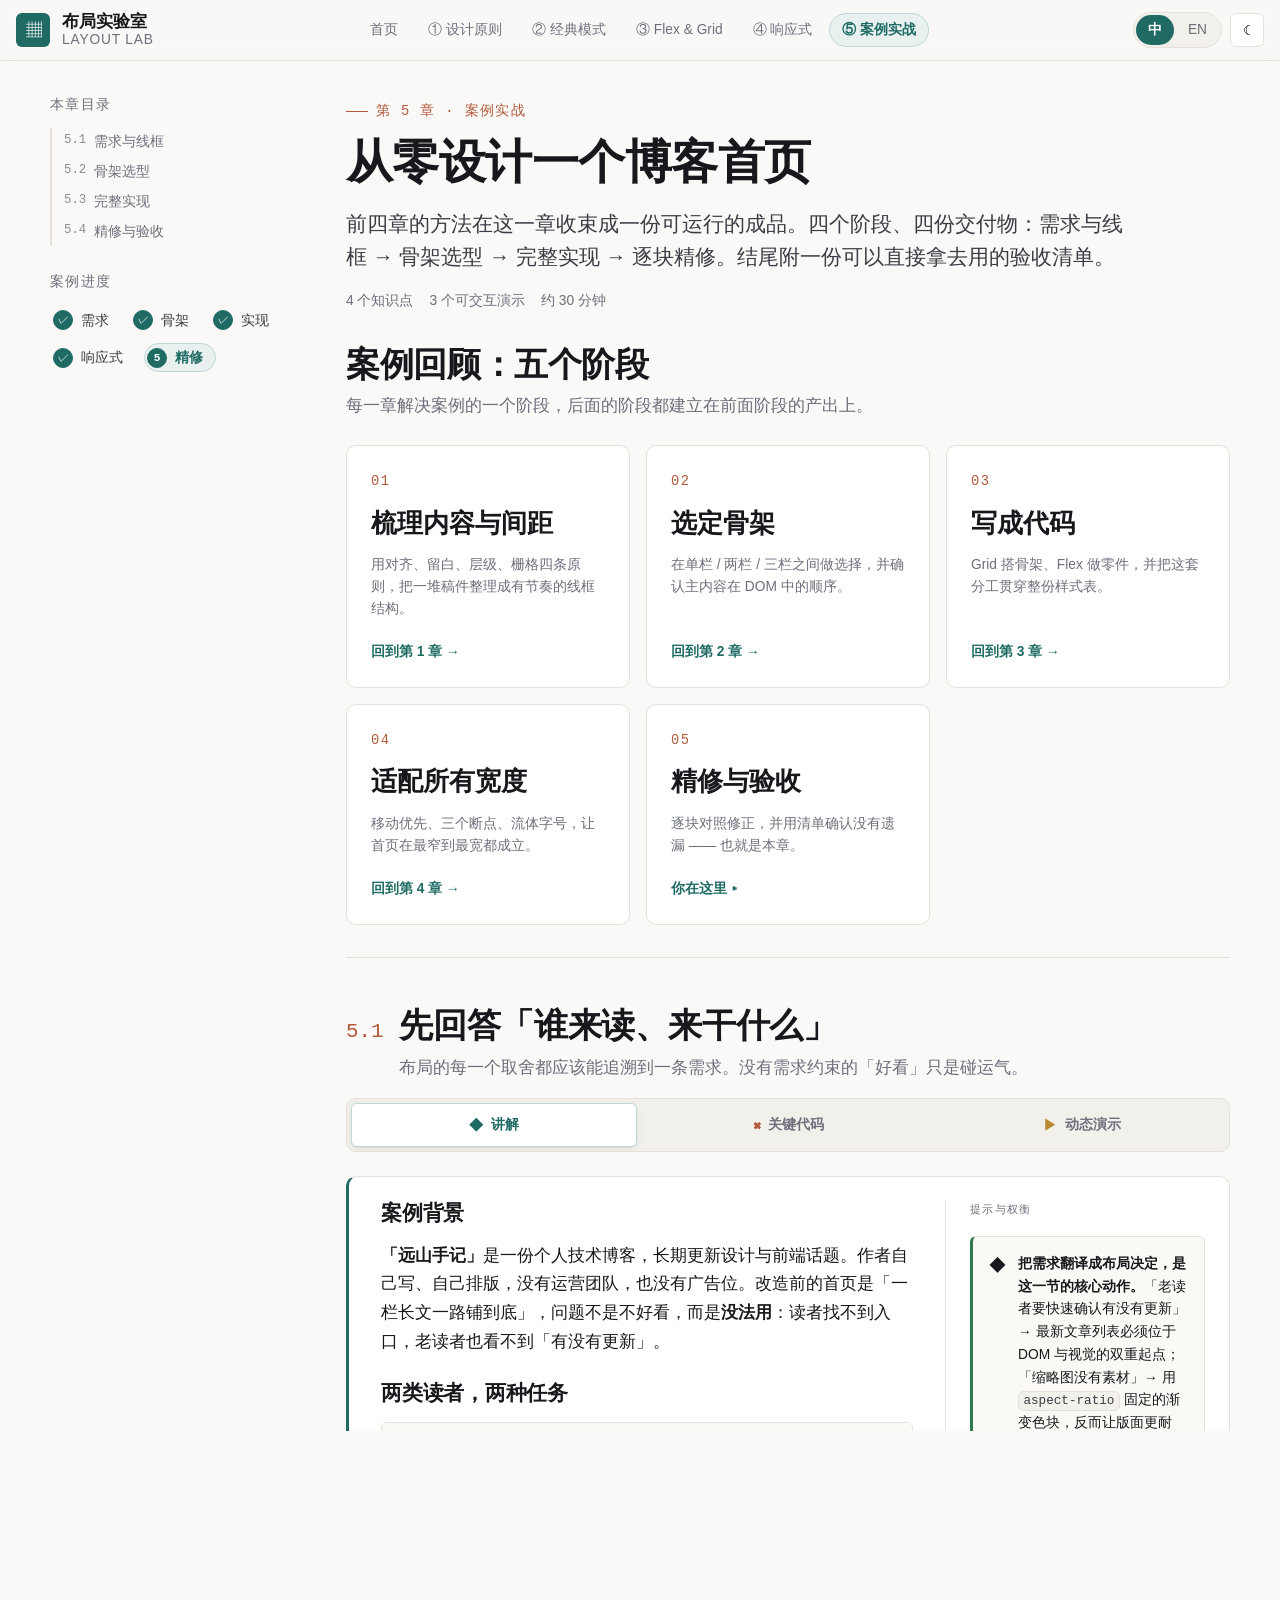
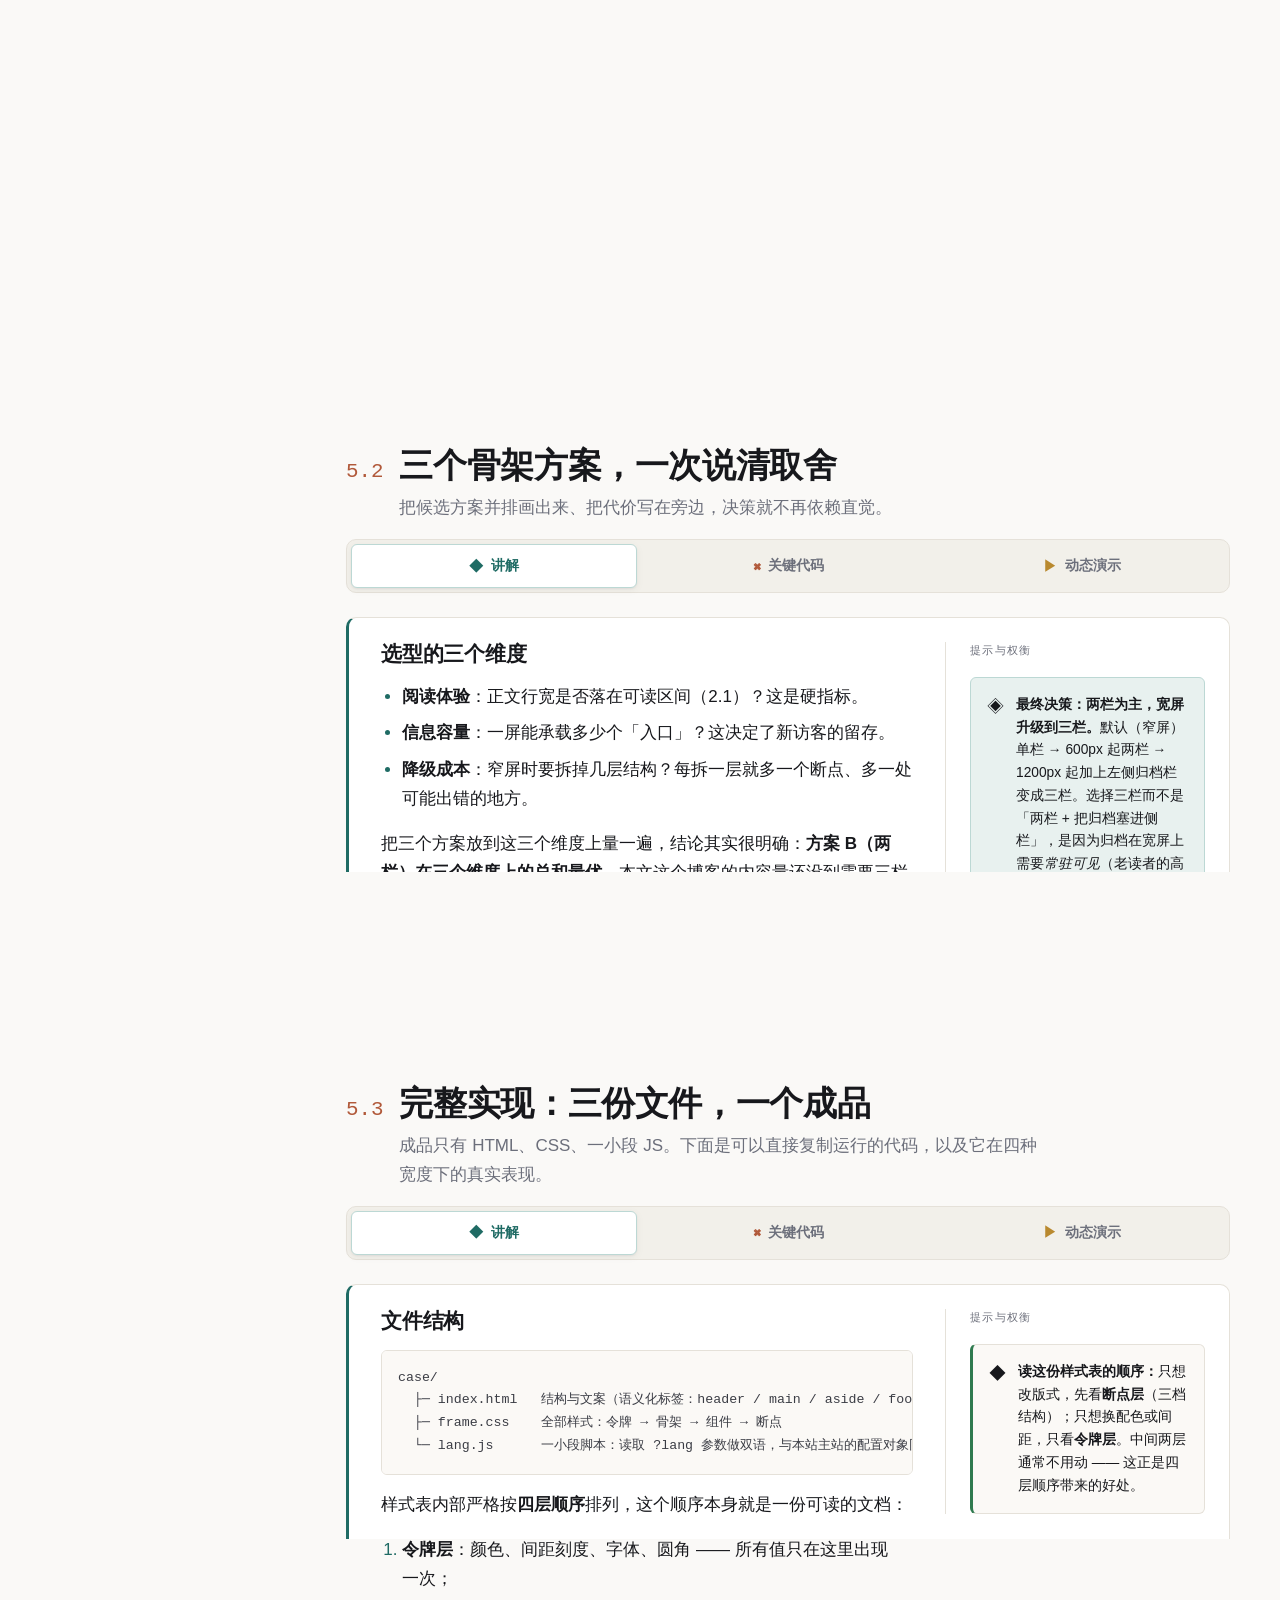
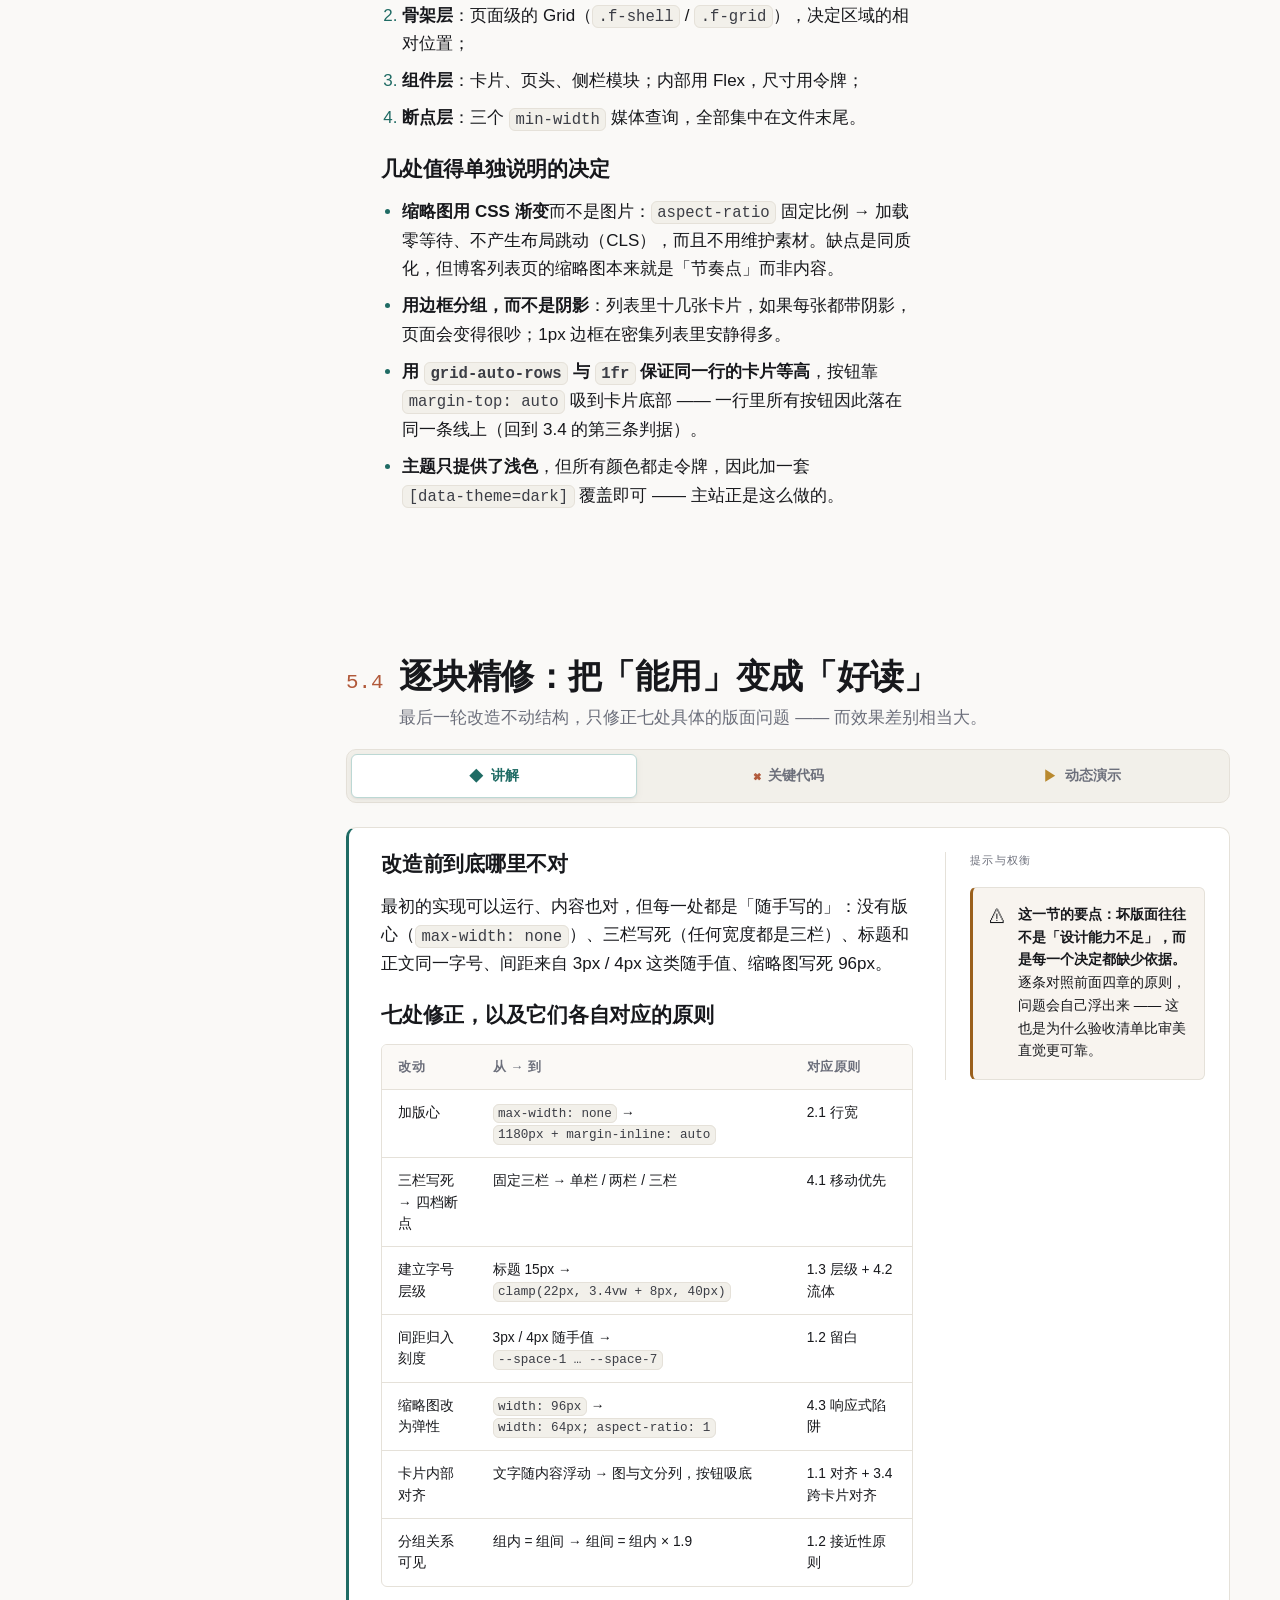
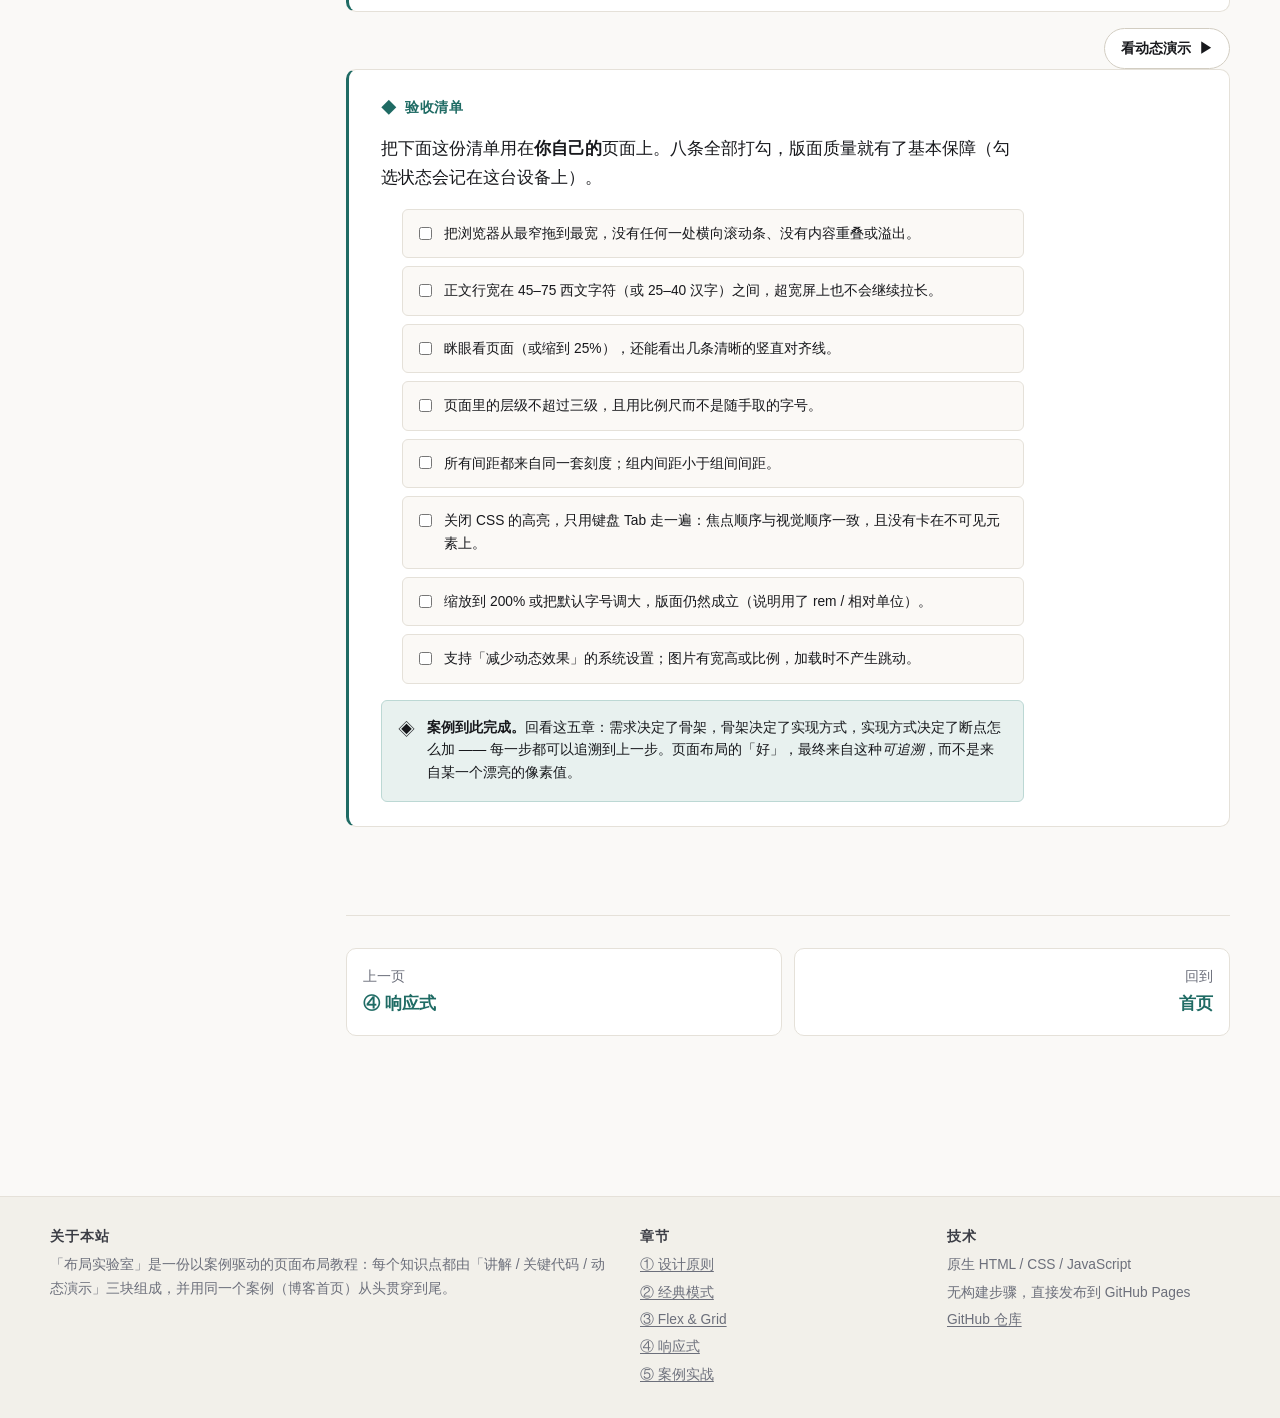
==== commit a5ebddf0: "讲解面板改为「正文列 + 旁注栏」编辑型双栏，修掉右侧约 205px 的死白 问题：讲解内容全部受行宽上限 68ch 约束（约 623px），而卡片内宽 884px， 表格 / 提示框 / 权衡卡片都" ====
--- a/chapters/case.html
+++ b/chapters/case.html
@@ -469,7 +469,14 @@
               <li data-i18n-html="c5.p3.t1d"><strong>断点层</strong>：三个 <code>min-width</code> 媒体查询，全部集中在文件末尾。</li>
             </ol>
 
-            <h4 data-i18n="c5.p3.h2">几处值得单独说明的决定</h4>
+            
+          <div class="callout callout--tip">
+            <span class="callout__icon" aria-hidden="true">◆</span>
+            <div>
+              <p data-i18n-html="c5.p3.tip"><strong>读这份样式表的顺序：</strong>只想改版式，先看<strong>断点层</strong>（三档结构）；只想换配色或间距，只看<strong>令牌层</strong>。中间两层通常不用动 —— 这正是四层顺序带来的好处。</p>
+            </div>
+          </div>
+<h4 data-i18n="c5.p3.h2">几处值得单独说明的决定</h4>
             <ul>
               <li data-i18n-html="c5.p3.t2a"><strong>缩略图用 CSS 渐变</strong>而不是图片：<code>aspect-ratio</code> 固定比例 → 加载零等待、不产生布局跳动（CLS），而且不用维护素材。缺点是同质化，但博客列表页的缩略图本来就是「节奏点」而非内容。</li>
               <li data-i18n-html="c5.p3.t2b"><strong>用边框分组，而不是阴影</strong>：列表里十几张卡片，如果每张都带阴影，页面会变得很吵；1px 边框在密集列表里安静得多。</li>
--- a/assets/css/site.css
+++ b/assets/css/site.css
@@ -481,6 +481,65 @@
   content: "▶ drag the sliders / click the buttons — the code below rewrites itself";
 }
 
+/* ---------- 讲解面板：正文列 + 旁注栏 / Editorial two-column theory ----------
+   行宽上限由 2.1 决定，不能为了填满而拉长正文；
+   于是把「提示」与「设计权衡」安置到右侧，形成旁注栏。
+   用容器查询而不是媒体查询：这里要问的是「这个面板有多宽」，
+   与视口无关（见 4.3）。 */
+.point.is-tabbed .point__panel[data-panel="theory"] {
+  container-type: inline-size;
+  container-name: theory;
+}
+
+.theory-rail {
+  /* 窄容器：作为正文之后的一小节，细线分隔 —— 内容不丢，只是换位置 */
+  display: grid;
+  gap: var(--s-4);
+  align-content: start;
+  min-width: 0;
+  margin-top: var(--s-5);
+  padding-top: var(--s-5);
+  border-top: 1px solid var(--line);
+}
+
+.theory-rail__title {
+  font-family: var(--font-mono);
+  font-size: 0.7rem;
+  letter-spacing: 0.12em;
+  text-transform: uppercase;
+  color: var(--muted);
+}
+
+/* 宽容器：正文与旁注并排，靠一条竖线与更大的间隔把两者分开 */
+@container theory (min-width: 860px) {
+  .point.is-tabbed .point__panel[data-panel="theory"] .block--theory {
+    display: grid;
+    /* 正文列优先拿到完整行宽，旁注栏固定 260px；
+       容器再宽时多出来的空间给间距（justify-content: space-between） */
+    grid-template-columns: minmax(0, var(--measure)) 260px;
+    justify-content: space-between;
+    gap: var(--s-6);
+    align-items: start;
+  }
+
+  .theory-rail {
+    margin-top: 0;
+    padding-top: 0;
+    padding-inline-start: var(--s-5);
+    border-top: none;
+    border-inline-start: 1px solid var(--line);
+  }
+
+  /* 窄栏里「权衡对比」改为纵向排列，并收紧内边距给文字让位 */
+  .theory-rail .tradeoff {
+    grid-template-columns: minmax(0, 1fr);
+  }
+
+  .theory-rail .tradeoff > div {
+    padding: var(--s-3);
+  }
+}
+
 /* 面板底部的「跳到动态演示」 */
 .paneljump {
   display: flex;
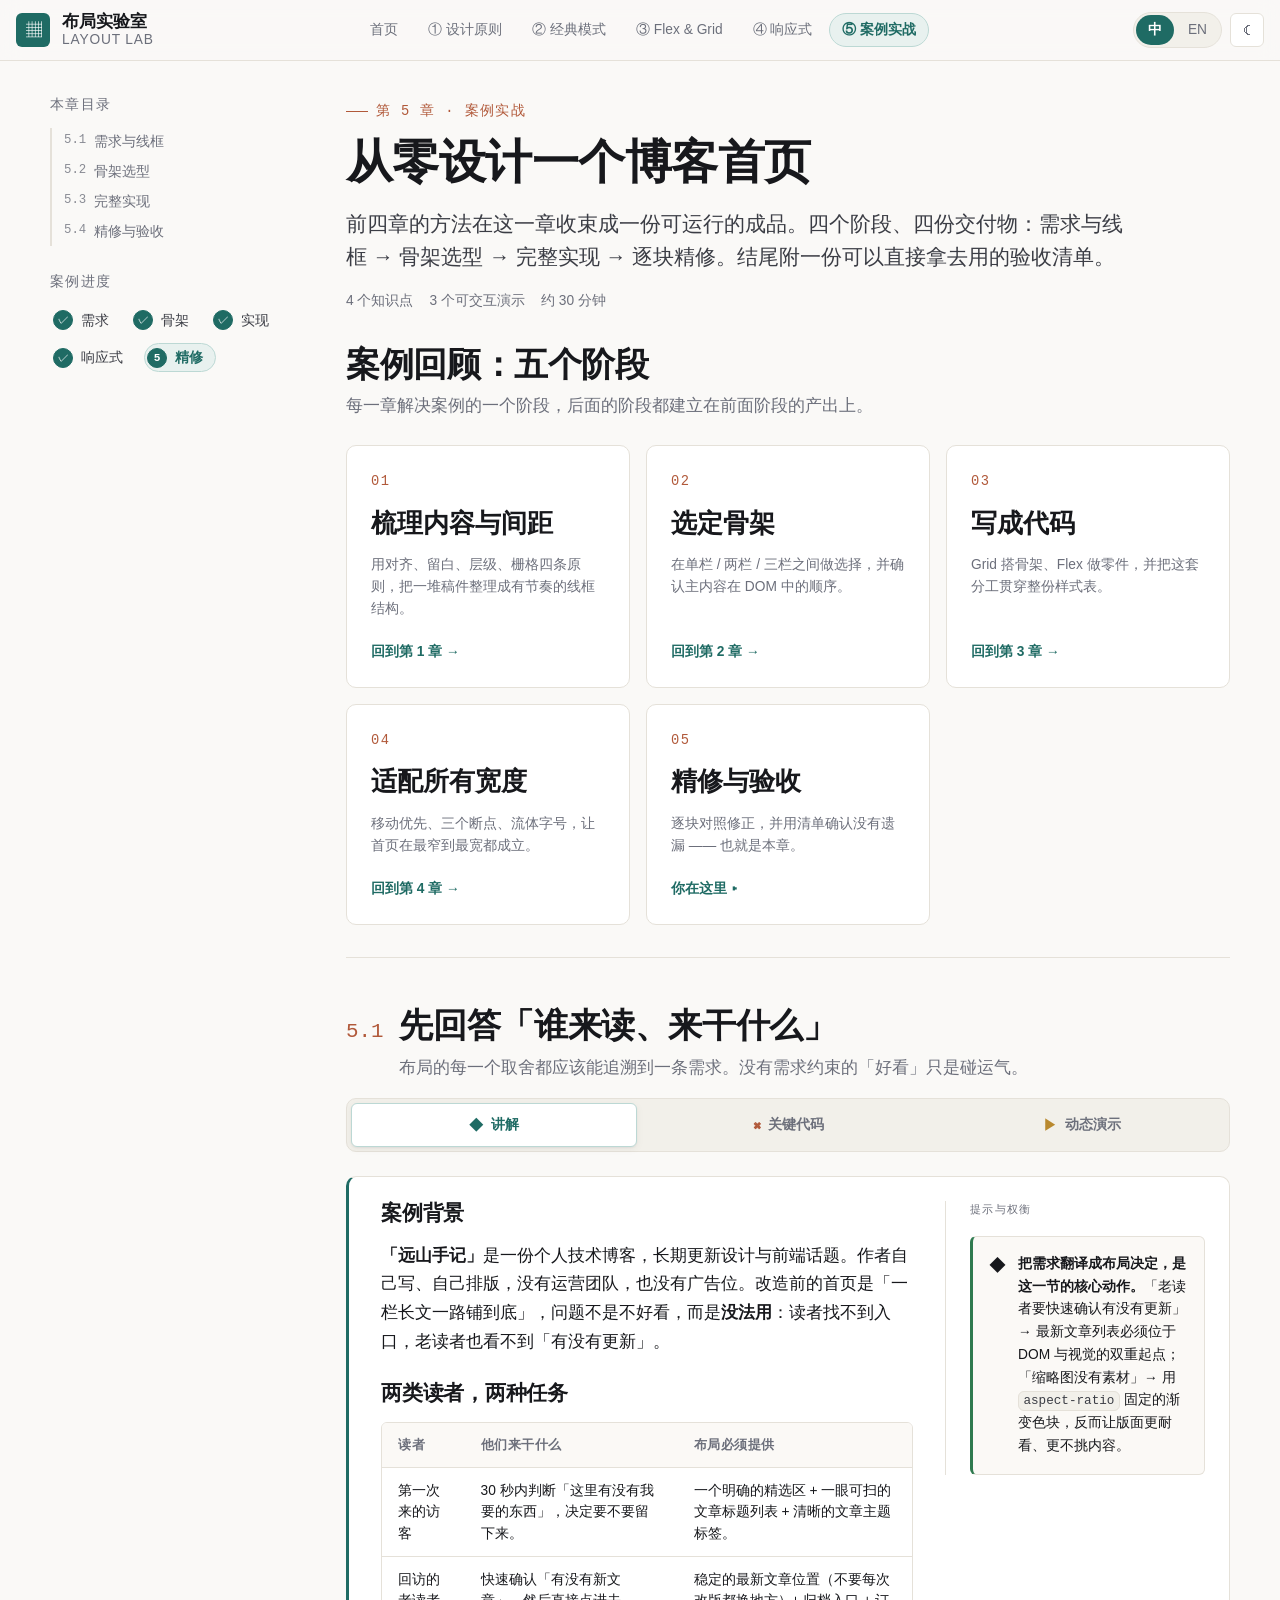
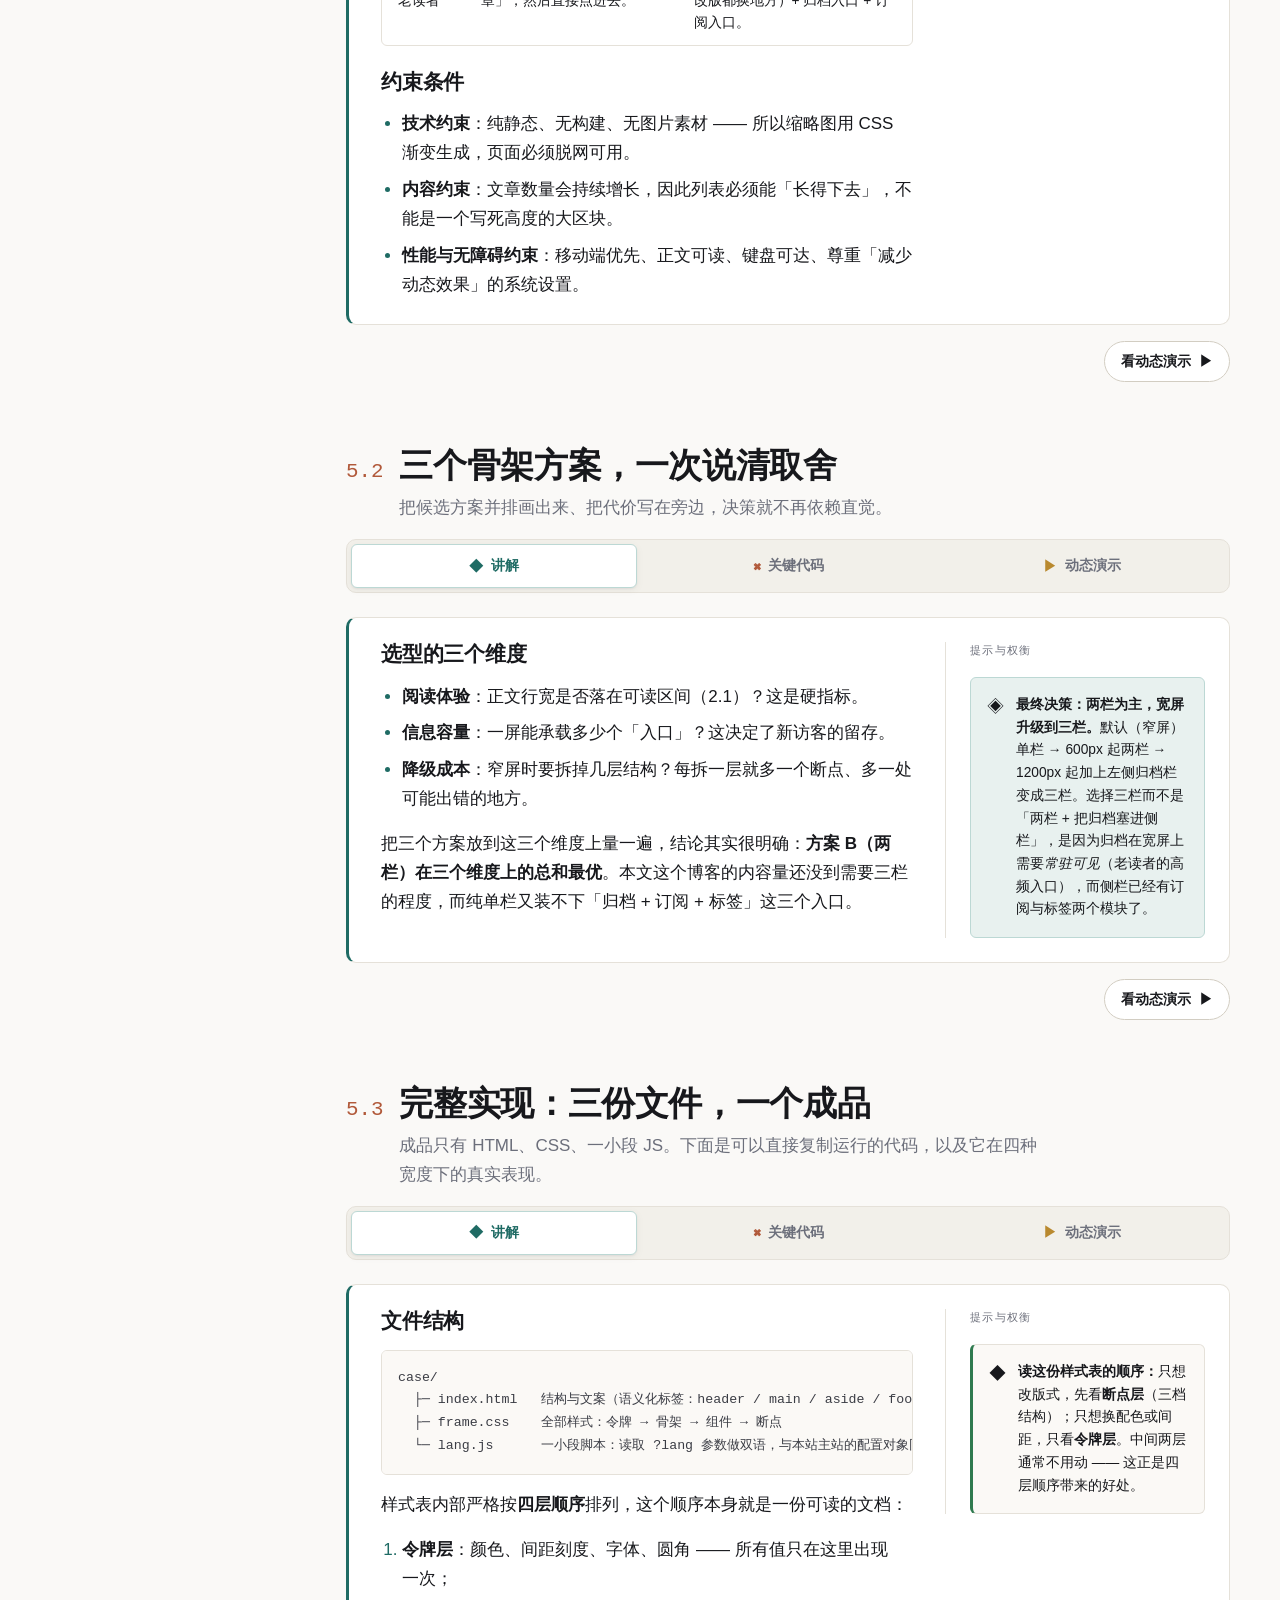
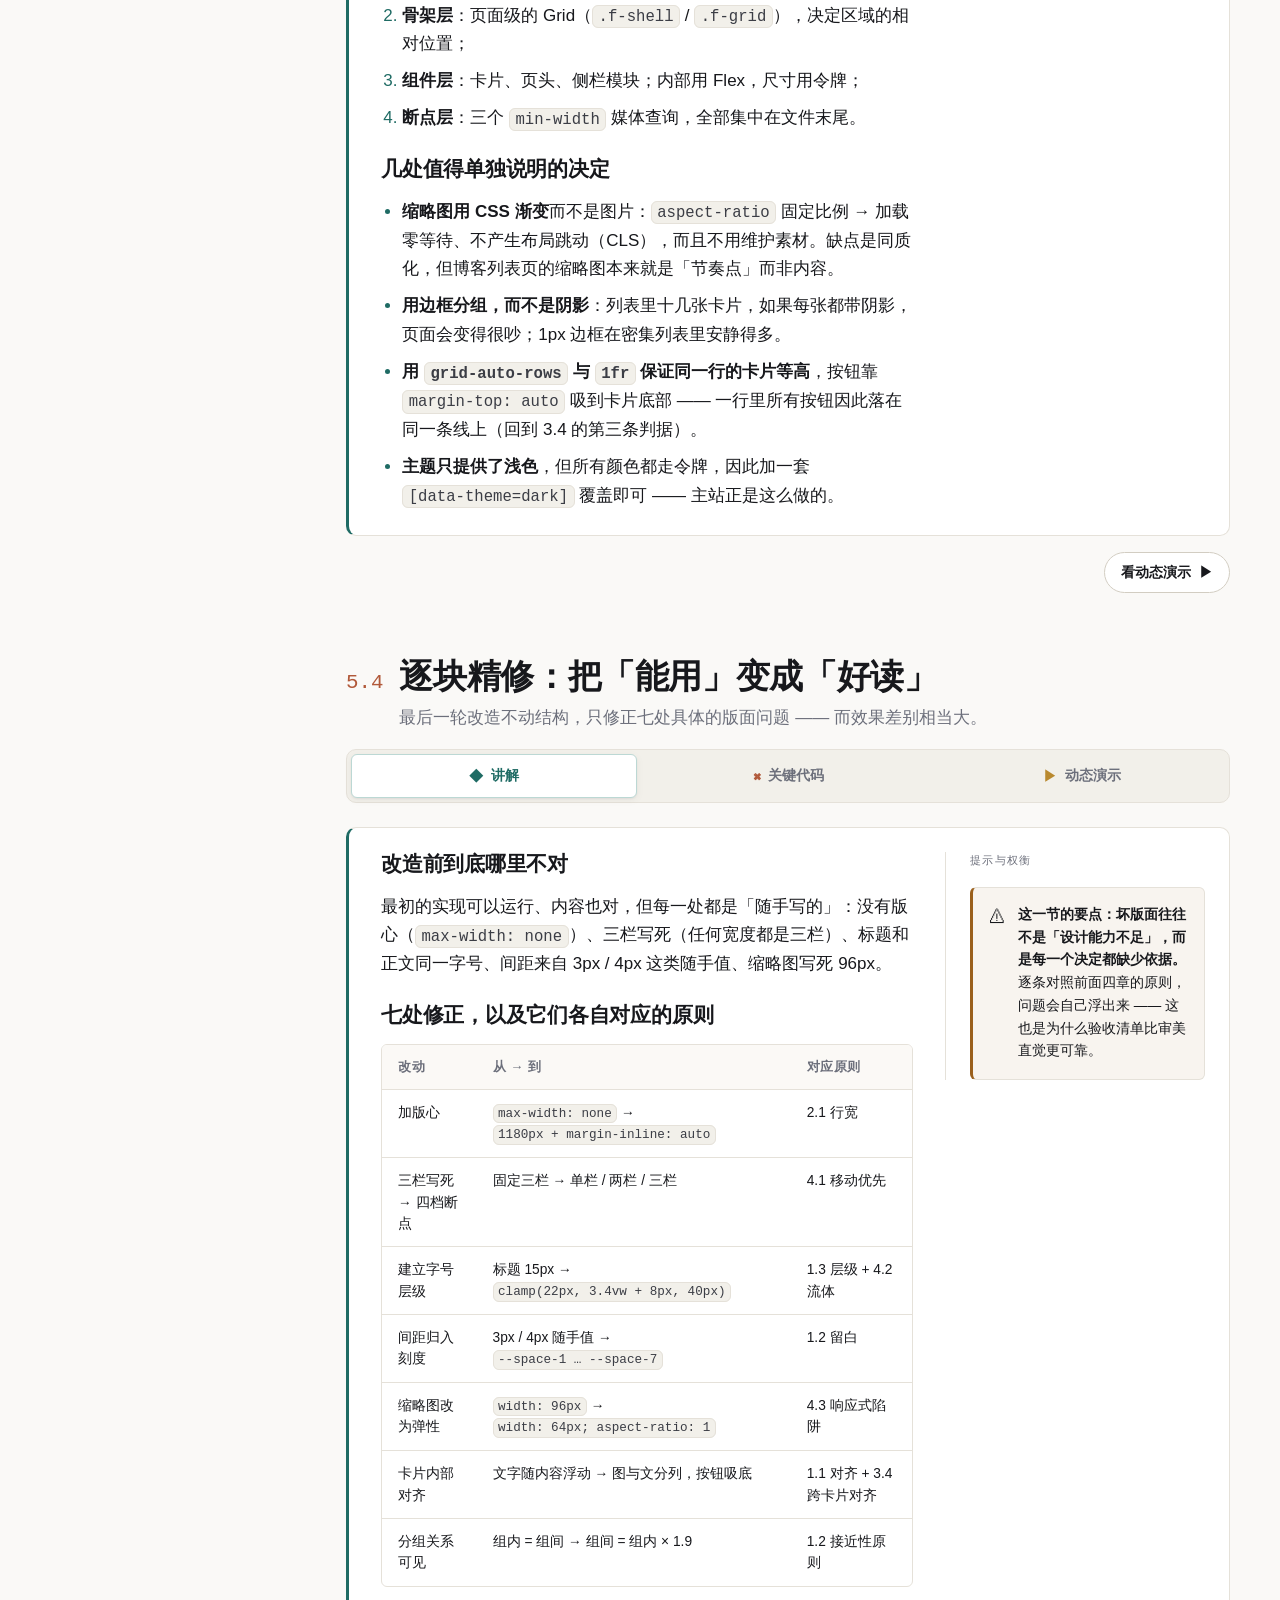
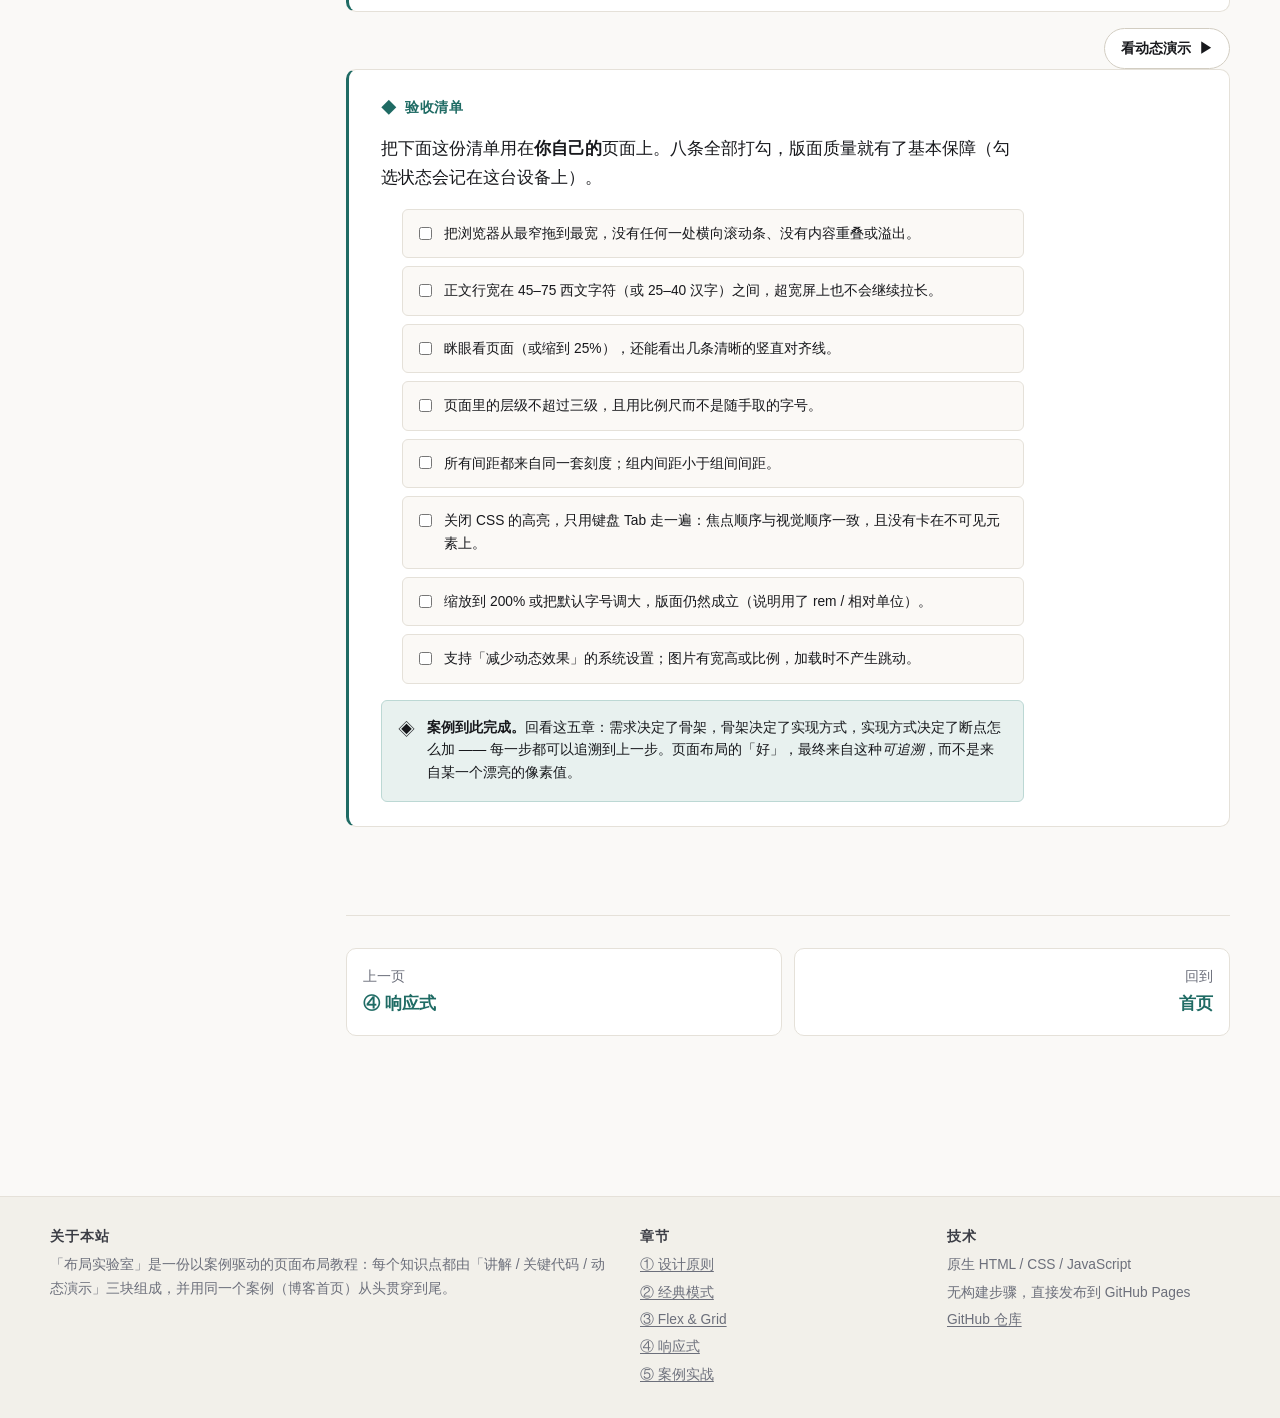
==== commit 401373ab: "双语句补完：实时代码注释也随语言切换（词条化 + {n} 插值） - i18n.js 的 t() 支持 {n} 占位符：注释里嵌着动态数值，中英语序不同，   不能靠字符串拼接，整句作为词条更稳妥 -" ====
--- a/chapters/case.html
+++ b/chapters/case.html
@@ -973,7 +973,7 @@
         <li data-i18n="foot.meta1">原生 HTML / CSS / JavaScript</li>
         <li data-i18n="foot.meta2">无构建步骤，直接发布到 GitHub Pages</li>
         <!-- 发布前请把下面这一行的地址换成你的仓库地址 -->
-        <li><a href="https://github.com/" target="_blank" rel="noopener" data-i18n="foot.repo">GitHub 仓库</a></li>
+        <li><a href="https://github.com/WangLing1206/layout-lab" target="_blank" rel="noopener" data-i18n="foot.repo">GitHub 仓库</a></li>
       </ul>
     </div>
   </div>
